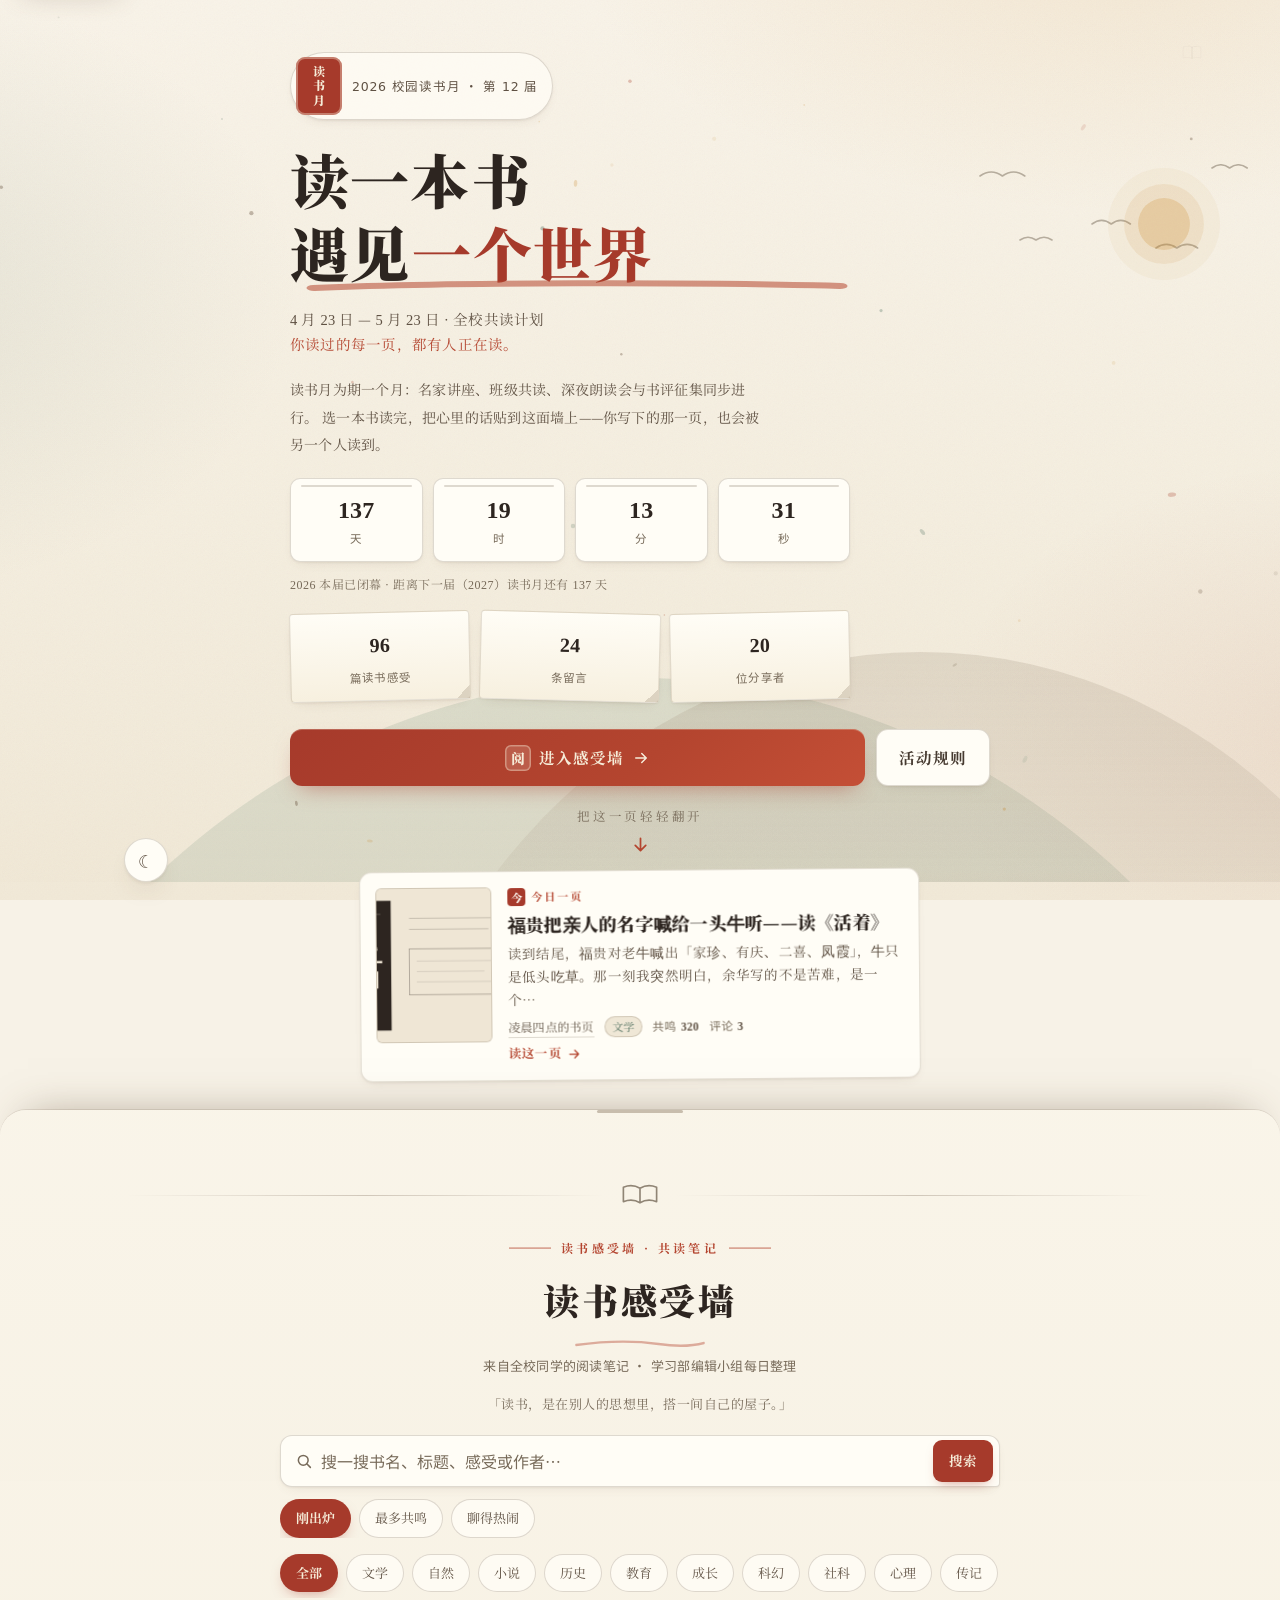
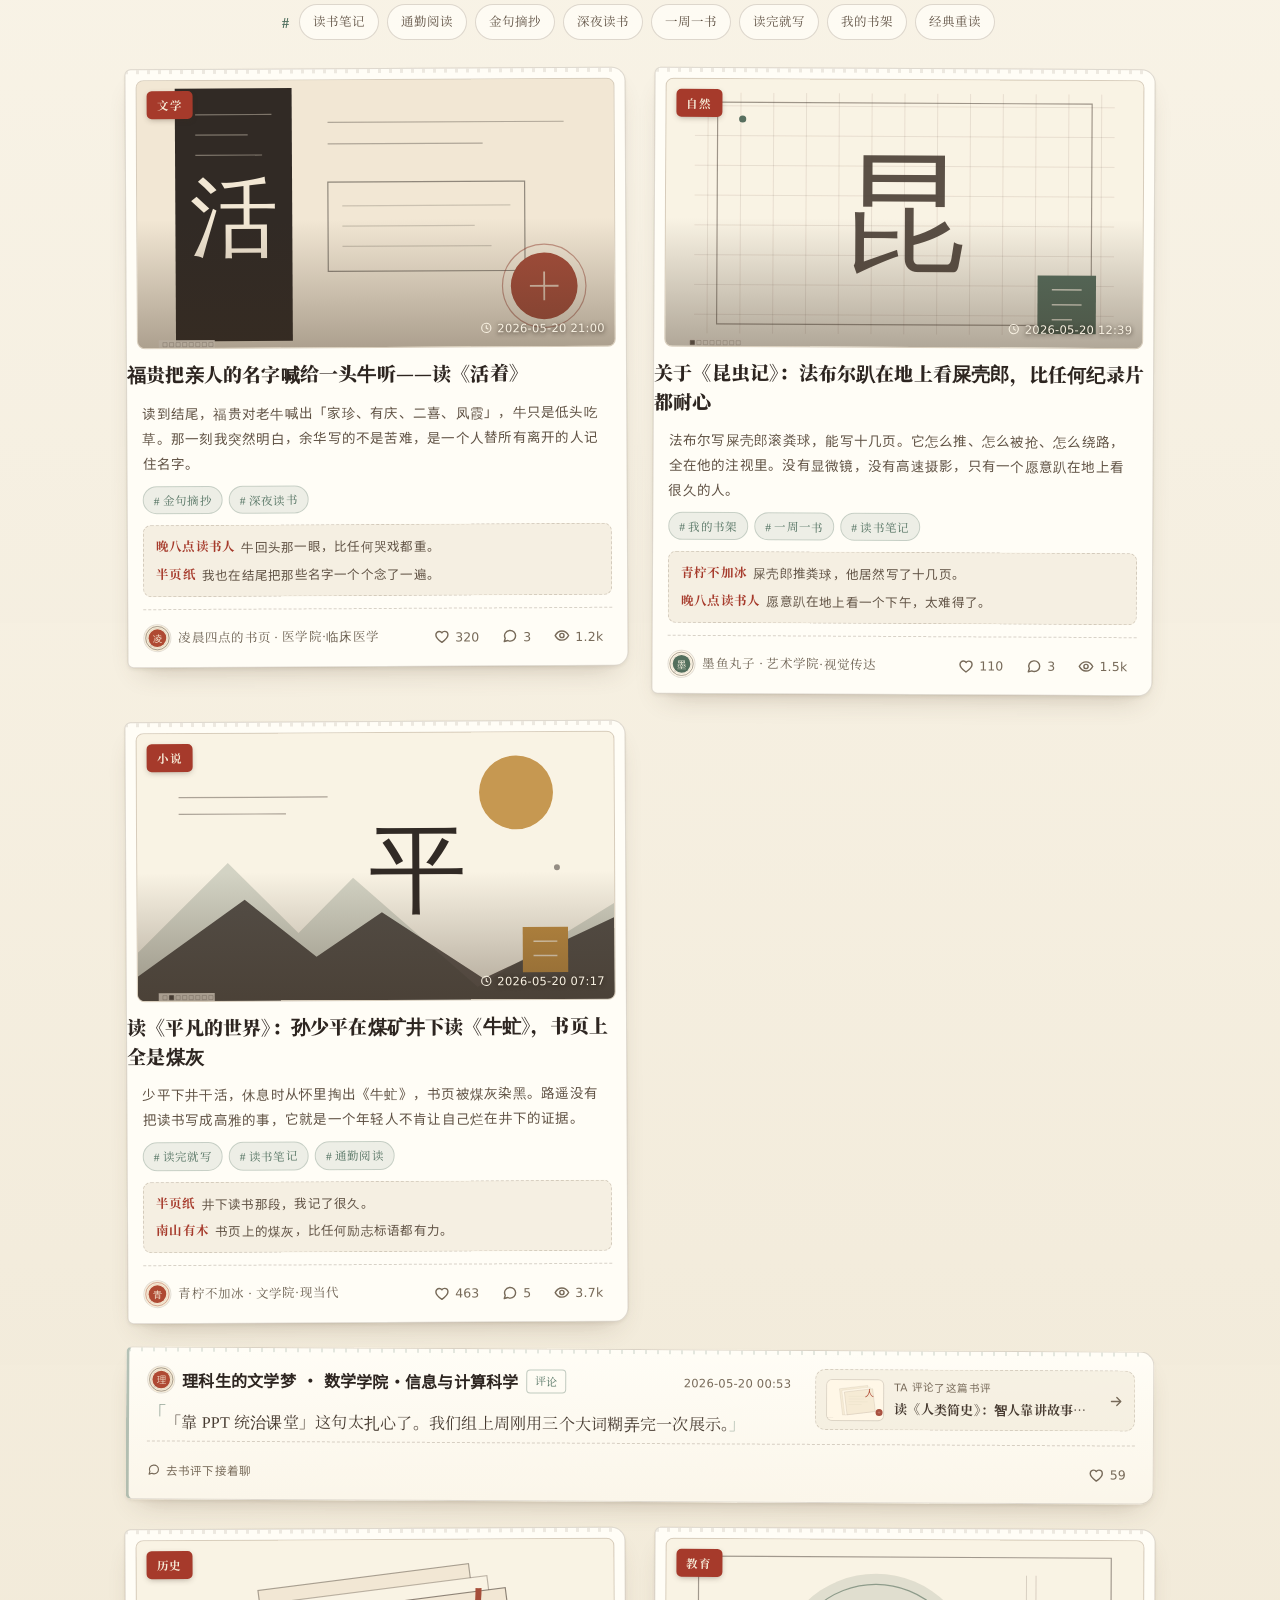
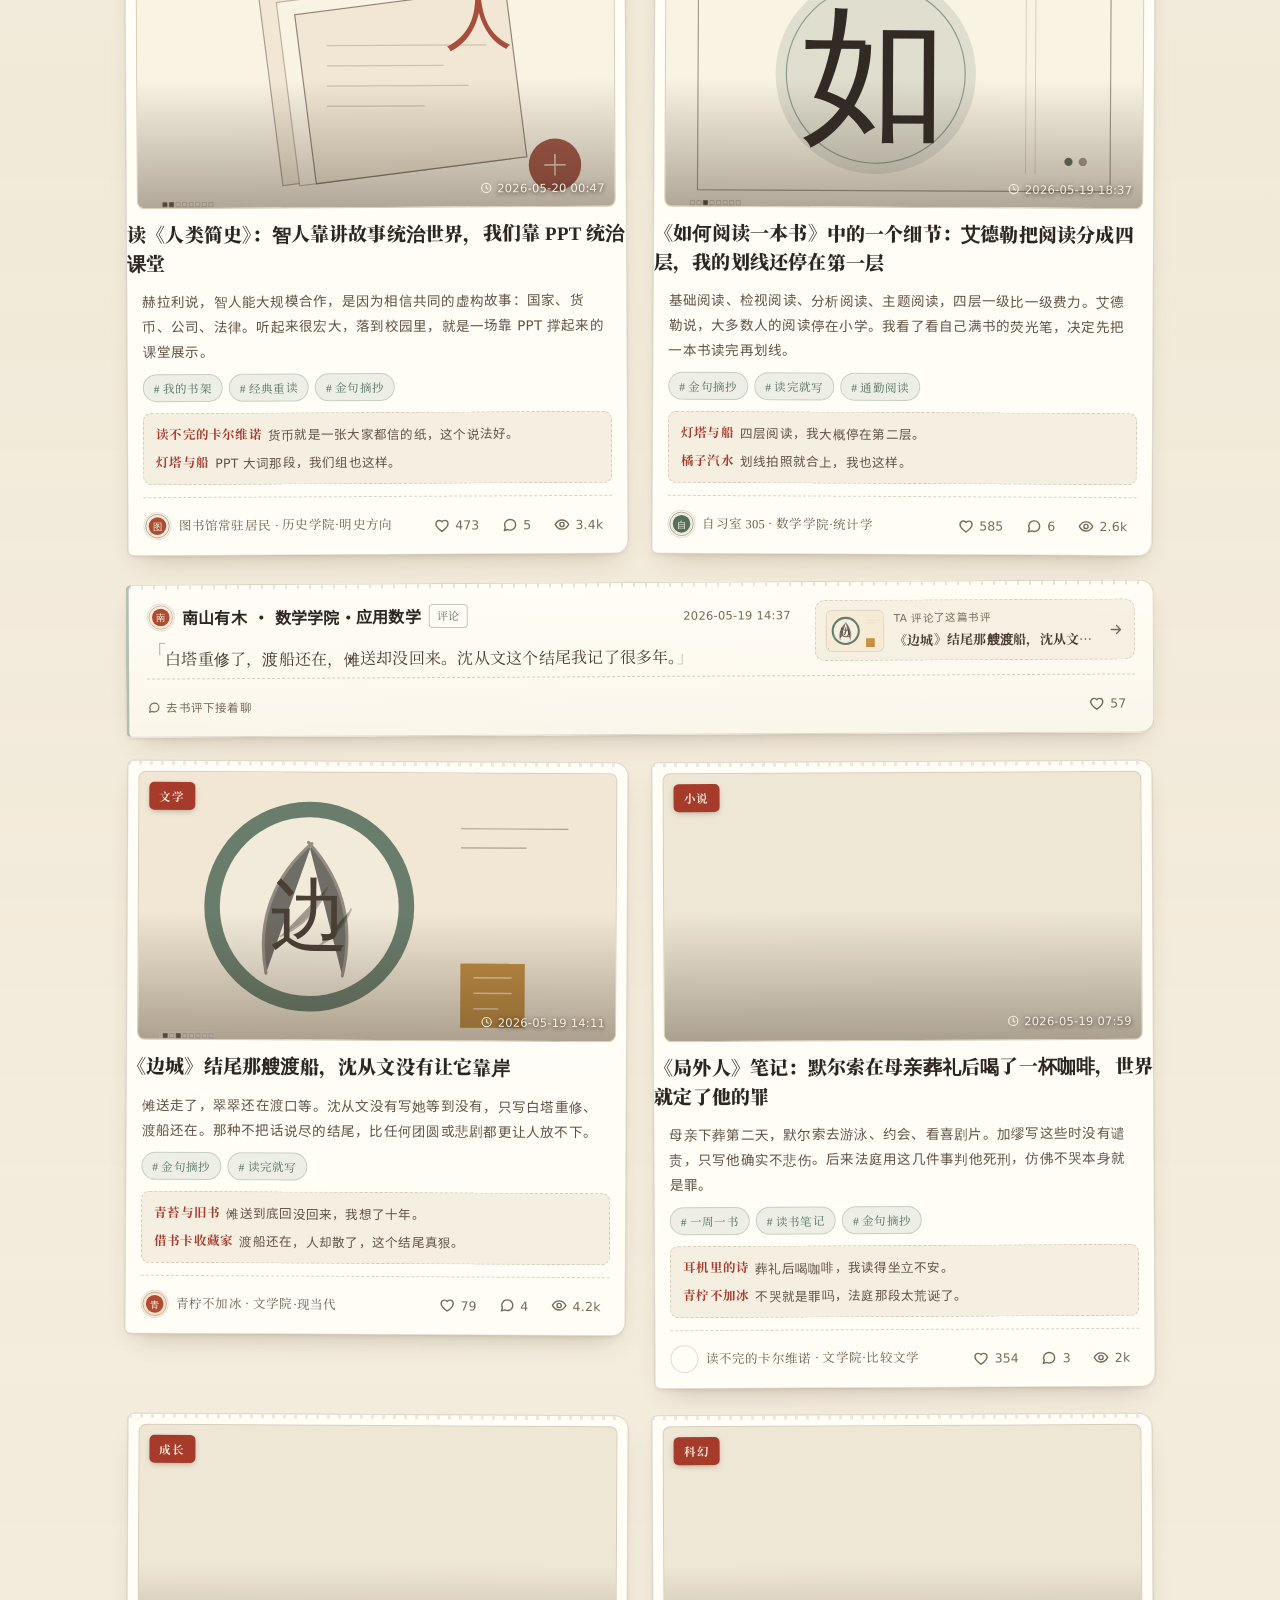
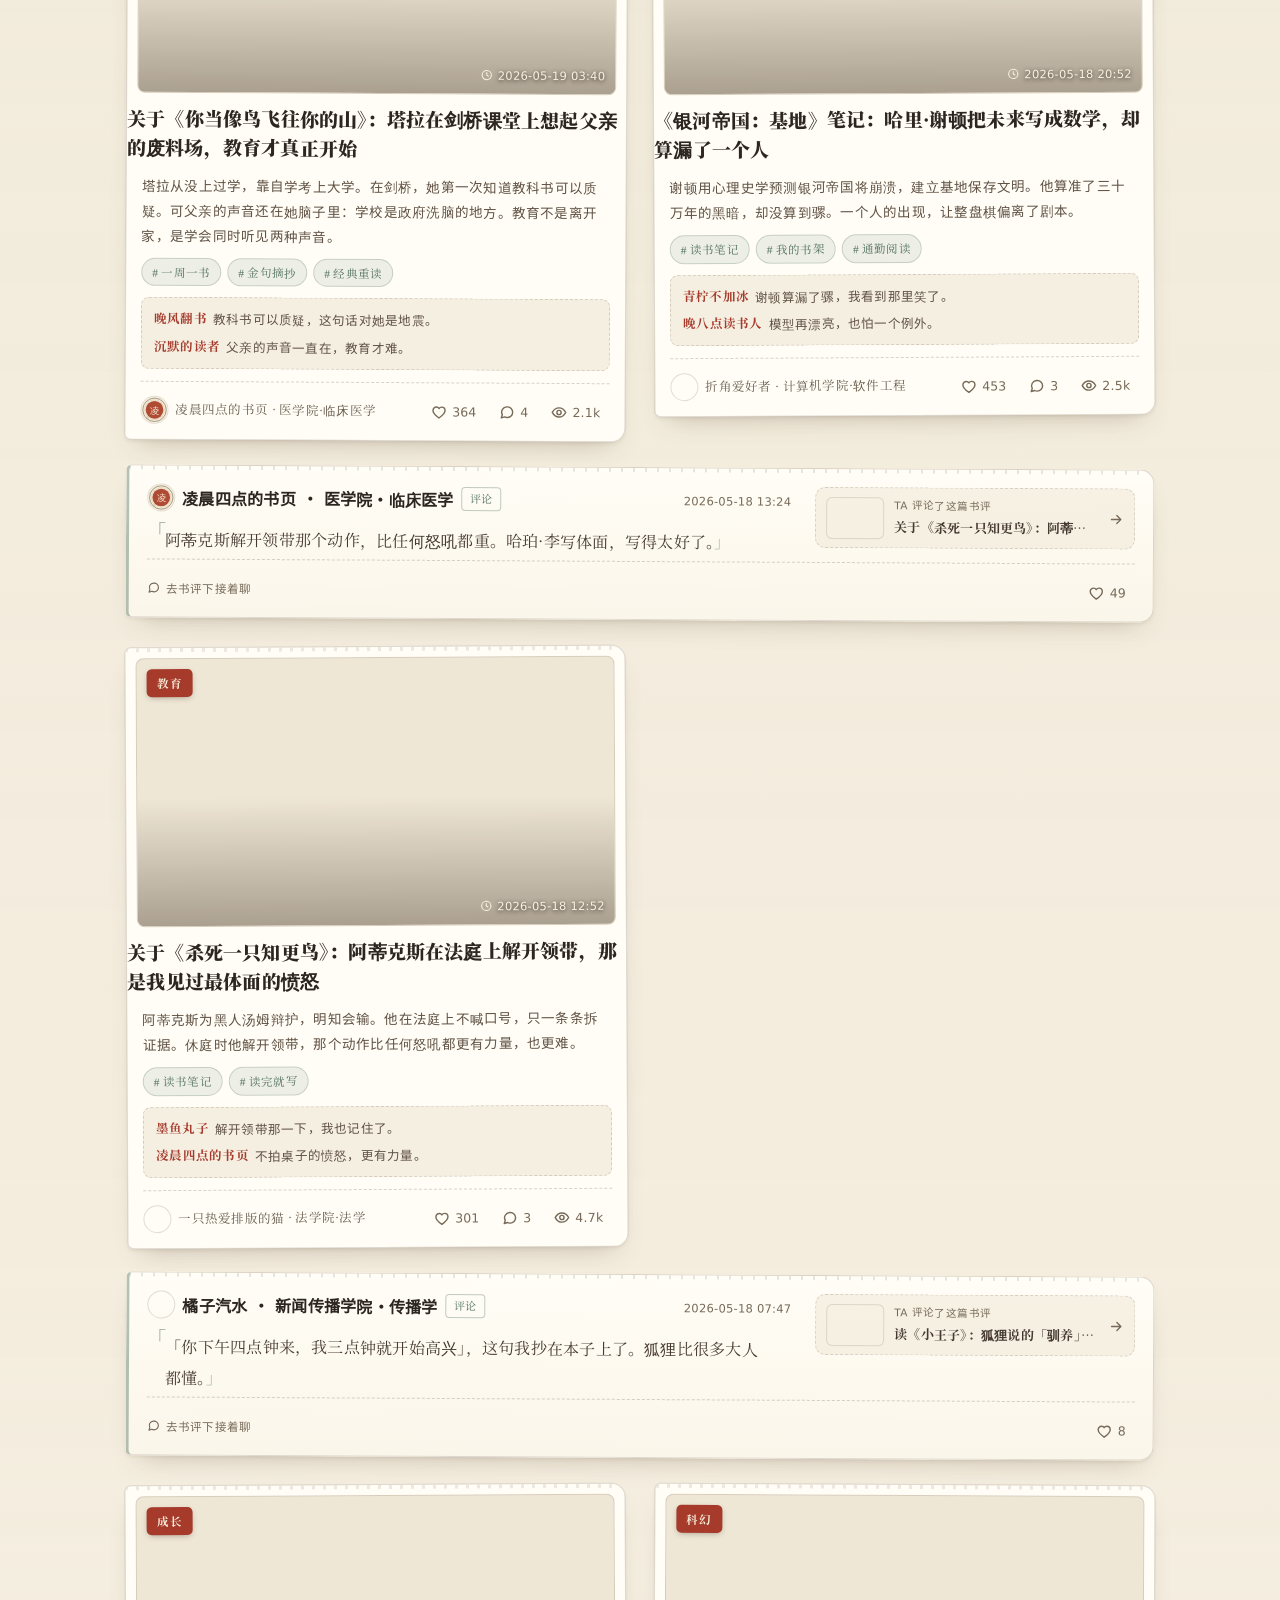
==== index.html @ abc560c3 "feat: 首屏海报收到 70/78svh，第一屏加入「今日一页」真实书评卡 - .hero 从 100svh 收到 70svh（≥760px 78svh），小屏收起长段介绍（下方投稿区保留） - 首" ====
<!DOCTYPE html>
<html lang="zh-CN">
<head>
<meta charset="UTF-8">
<meta name="viewport" content="width=device-width, initial-scale=1, viewport-fit=cover">
<meta name="theme-color" content="#f6f1e6">
<meta name="description" content="2026 校园读书月 · 读一本书，遇见一个世界。全校共读计划、读书感受墙、投稿通道。">
<meta name="format-detection" content="telephone=no">
<link rel="canonical" href="https://yykkxx.github.io/reading-month/">
<meta property="og:type" content="website">
<meta property="og:site_name" content="2026 校园读书月">
<meta property="og:locale" content="zh_CN">
<meta property="og:title" content="2026 校园读书月 · 阅见世界">
<meta property="og:description" content="4 月 23 日 — 5 月 23 日，全校共读计划、读书感受墙与投稿通道。">
<meta property="og:url" content="https://yykkxx.github.io/reading-month/">
<meta property="og:image" content="https://yykkxx.github.io/reading-month/assets/og-cover.png">
<meta property="og:image:width" content="1200">
<meta property="og:image:height" content="630">
<meta property="og:image:alt" content="2026 校园读书月 · 纸墨风格的读书月分享封面">
<meta name="twitter:card" content="summary_large_image">
<meta name="twitter:title" content="2026 校园读书月 · 阅见世界">
<meta name="twitter:description" content="4 月 23 日 — 5 月 23 日，全校共读计划、读书感受墙与投稿通道。">
<meta name="twitter:image" content="https://yykkxx.github.io/reading-month/assets/og-cover.png">
<meta name="twitter:image:alt" content="2026 校园读书月 · 纸墨风格的读书月分享封面">
<script type="application/ld+json">{"@context":"https://schema.org","@type":"Event","name":"2026 校园读书月 · 阅见世界","startDate":"2026-04-23","endDate":"2026-05-23","eventAttendanceMode":"https://schema.org/OfflineEventAttendanceMode","eventStatus":"https://schema.org/EventScheduled","url":"https://yykkxx.github.io/reading-month/","location":{"@type":"Place","name":"校图书馆"},"organizer":{"@type":"Organization","name":"校图书馆（主办）· 学生会学习部（承办）"},"description":"为期一个月的全校共读计划：名家讲座、班级共读、深夜朗读会与书评征集，4 月 23 日至 5 月 23 日。"}</script>
<script>try{if(localStorage.getItem('rm-theme')==='night')document.documentElement.dataset.theme='night'}catch(e){}</script>
<title>2026 校园读书月 · 阅见世界</title>
<link rel="preload" as="font" type="font/woff" href="fonts/noto-serif-sc-Bold.woff" crossorigin>
<link rel="stylesheet" href="css/style.css?v=20261028a">
<link rel="icon" href="data:image/svg+xml,%3Csvg xmlns='http://www.w3.org/2000/svg' viewBox='0 0 100 100'%3E%3Crect width='100' height='100' rx='18' fill='%23a63a2b'/%3E%3Ctext x='50' y='72' font-size='56' text-anchor='middle' fill='%23f6ecd8' font-family='serif'%3E书%3C/text%3E%3C/svg%3E">
</head>
<body class="page-home">

<a class="skip-link" href="#feed">跳到读书感受墙</a>

<!-- 顶部滚动进度条：一道朱砂墨线 -->
<div class="progress" id="progress" aria-hidden="true"></div>

<!-- 飞书装饰：仅较大屏幕显示 -->
<div class="page-flock" aria-hidden="true">
  <svg class="flock" viewBox="0 0 400 160">
    <path d="M10 40 q14 -10 28 0 q14 -10 28 0" />
    <path d="M150 100 q12 -9 24 0 q12 -9 24 0" />
    <path d="M300 30 q11 -8 22 0 q11 -8 22 0" />
    <path d="M60 120 q10 -7 20 0 q10 -7 20 0" />
    <path d="M230 130 q13 -9 26 0 q13 -9 26 0" />
  </svg>
</div>

<!-- ========== 吸顶导航 ========== -->
<header class="topbar" id="topbar">
  <a class="topbar__brand" href="#intro">
    <span class="topbar__seal" aria-hidden="true">书</span>
    <span class="topbar__name">读书月</span>
  </a>
  <nav class="topbar__nav" aria-label="页面导航">
    <a href="#feed" class="topbar__link">感受墙</a>
    <a href="#intro" class="topbar__link">活动介绍</a>
    <a href="#submitForm" class="topbar__link">投稿方式</a>
  </nav>
</header>

<!-- ========== 一、读书月介绍页 + 首屏「今日一页」 ========== -->
<div class="hero-wrap">
<section class="hero" id="intro">
  <div class="hero__bg" aria-hidden="true">
    <svg class="hero__book" viewBox="0 0 300 190" fill="none">
      <path class="book-page book-page--l" d="M150 26 C118 12 76 12 44 24 L44 156 C76 144 118 144 150 158 Z" fill="none" stroke="currentColor" stroke-width="3" stroke-linejoin="round"/>
      <path class="book-page book-page--r" d="M150 26 C182 12 224 12 256 24 L256 156 C224 144 182 144 150 158 Z" fill="none" stroke="currentColor" stroke-width="3" stroke-linejoin="round"/>
      <path d="M150 26 L150 158" stroke="currentColor" stroke-width="3"/>
      <path class="book-line" d="M66 58 C92 50 118 50 136 56" stroke="currentColor" stroke-width="2" stroke-linecap="round"/>
      <path class="book-line" d="M66 84 C92 76 118 76 136 82" stroke="currentColor" stroke-width="2" stroke-linecap="round"/>
      <path class="book-line" d="M164 56 C182 50 208 50 234 58" stroke="currentColor" stroke-width="2" stroke-linecap="round"/>
      <path class="book-line" d="M164 82 C182 76 208 76 234 84" stroke="currentColor" stroke-width="2" stroke-linecap="round"/>
      <path class="book-bird" d="M100 8 q7 -5 14 0 q7 -5 14 0" stroke="currentColor" stroke-width="2" fill="none" stroke-linecap="round"/>
      <path class="book-bird" d="M180 16 q6 -4 12 0 q6 -4 12 0" stroke="currentColor" stroke-width="2" fill="none" stroke-linecap="round"/>
    </svg>

    <span class="hero__sun"></span>
    <span class="hero__hill hero__hill--f"></span>
    <span class="hero__hill hero__hill--b"></span>

    <!-- 飘浮墨点 / 纸屑 -->
    <canvas class="hero__canvas" id="inkCanvas"></canvas>

    <span class="hero__papergrain"></span>
  </div>

  <div class="hero__inner">
    <div class="hero__lead">
      <p class="hero__badge reveal" style="--d:.05s">
        <span class="seal-seal" aria-hidden="true">读书月</span>
        <span class="badge-text">2026 校园读书月 · 第 12 届</span>
      </p>

      <h1 class="hero__title reveal" style="--d:.15s">
        <span class="line">读一本书</span>
        <span class="line">遇见<span class="brush">一个世界</span></span>
        <svg class="title-brush" viewBox="0 0 220 16" aria-hidden="true" preserveAspectRatio="none">
          <path d="M4 10 C60 4 160 4 216 8" stroke="currentColor" stroke-width="6" fill="none" stroke-linecap="round" opacity=".55"/>
        </svg>
      </h1>

      <p class="hero__sub reveal" style="--d:.25s">
        4 月 23 日 — 5 月 23 日 · 全校共读计划<br>
        <em>你读过的每一页，都有人正在读。</em>
      </p>

      <p class="hero__intro reveal" style="--d:.3s">
        读书月为期一个月：名家讲座、班级共读、深夜朗读会与书评征集同步进行。
        选一本书读完，把心里的话贴到这面墙上——你写下的那一页，也会被另一个人读到。
      </p>

      <div class="countdown reveal" style="--d:.35s" id="countdown" aria-label="活动倒计时">
        <div class="countdown__item"><b id="cdDay">--</b><i>天</i></div>
        <div class="countdown__item"><b id="cdHour">--</b><i>时</i></div>
        <div class="countdown__item"><b id="cdMin">--</b><i>分</i></div>
        <div class="countdown__item"><b id="cdSec">--</b><i>秒</i></div>
      </div>
      <p class="countdown__note" id="cdLabel" hidden></p>

      <ul class="stats reveal" style="--d:.45s">
        <li class="stat-note"><b data-count="0" data-stat="posts">—</b><i>篇读书感受</i><span class="fold"></span></li>
        <li class="stat-note stat-note--r"><b data-count="0" data-stat="comments">—</b><i>条留言</i><span class="fold"></span></li>
        <li class="stat-note"><b data-count="0" data-stat="authors">—</b><i>位分享者</i><span class="fold"></span></li>
      </ul>

      <div class="hero__actions reveal" style="--d:.55s">
        <a class="btn btn--primary" href="#feed" id="ctaStart">
          <span class="btn__seal" aria-hidden="true">阅</span>
          进入感受墙
          <svg viewBox="0 0 24 24" aria-hidden="true"><path d="M5 12h13M13 6l6 6-6 6"/></svg>
        </a>
        <a class="btn btn--ghost" href="#submitForm" id="ctaRule">活动规则</a>
      </div>
    </div>

  </div>

  <button class="scroll-hint" id="scrollHint" type="button" aria-label="下滑进入主界面">
    <span>把这一页轻轻翻开</span>
    <svg viewBox="0 0 24 24" aria-hidden="true"><path d="M12 5v13M6 13l6 6 6-6"/></svg>
  </button>
</section>

<!-- 首屏「今日一页」：信息流第一页的第一篇真实书评，内容全部由 JS 渲染；取不到就整块隐藏 -->
<section class="today" id="todayPage" aria-labelledby="todayTitle" hidden></section>
</div>

<!-- ========== 二、主界面：读书感受墙 ========== -->
<main class="feed" id="feed">
  <div class="shell">

    <div class="page-divider" aria-hidden="true">
      <span class="page-divider__rule"></span>
      <svg class="page-divider__mark" viewBox="0 0 44 26" fill="none">
        <path d="M22 6c-5-3-11-3-16-1v14c5-2 11-2 16 1M22 6c5-3 11-3 16-1v14c-5-2-11-2-16 1M22 6v14" stroke="currentColor" stroke-width="1.6" stroke-linejoin="round"/>
      </svg>
      <span class="page-divider__rule"></span>
    </div>

    <header class="feed__head js-reveal">
      <p class="feed__eyebrow">
        <svg class="eyebrow-rule" viewBox="0 0 48 2" aria-hidden="true"><path d="M0 1h48" stroke="currentColor" stroke-width="2"/></svg>
        读书感受墙 · 共读笔记
        <svg class="eyebrow-rule eyebrow-rule--r" viewBox="0 0 48 2" aria-hidden="true"><path d="M0 1h48" stroke="currentColor" stroke-width="2"/></svg>
      </p>
      <h2 class="feed__title">读书感受墙
        <svg class="feed__rule" viewBox="0 0 200 10" aria-hidden="true" preserveAspectRatio="none">
          <path d="M3 6 C48 2 96 2 128 5 C158 8 180 7 197 4" stroke="currentColor" stroke-width="2.4" fill="none" stroke-linecap="round" opacity=".55"/>
        </svg>
      </h2>
      <p class="feed__desc">来自全校同学的阅读笔记 · 学习部编辑小组每日整理</p>

      <p class="feed__quote">「读书，是在别人的思想里，搭一间自己的屋子。」</p>

      <!-- 搜索 -->
      <form class="search" id="searchForm" role="search" autocomplete="off">
        <svg class="search__ico" viewBox="0 0 24 24" aria-hidden="true">
          <circle cx="11" cy="11" r="6.5"/><path d="M16 16l4.5 4.5"/>
        </svg>
        <input class="search__input" id="searchInput" type="search" placeholder="搜一搜书名、标题、感受或作者…"
               enterkeyhint="search" aria-label="搜索读书感受">
        <button class="search__clear" id="searchClear" type="button" aria-label="清空搜索" hidden>×</button>
        <button class="search__btn" type="submit">搜索</button>
      </form>

      <!-- 排序 -->
      <div class="sorts" id="sorts" role="group" aria-label="排序方式">
        <button class="chip is-on" data-sort="new" aria-pressed="true" type="button">刚出炉</button>
        <button class="chip" data-sort="hot" aria-pressed="false" type="button">最多共鸣</button>
        <button class="chip" data-sort="comments" aria-pressed="false" type="button">聊得热闹</button>
      </div>

      <!-- 分类 -->
      <div class="chips" id="chips" role="group" aria-label="按分类筛选">
        <!-- 由 JS 渲染 -->
      </div>

      <!-- 标签 -->
      <div class="chips chips--tag" id="tags" role="group" aria-label="按标签筛选">
        <!-- 由 JS 渲染 -->
      </div>

      <!-- 筛选摘要 -->
      <p class="filter-summary" id="filterSummary" hidden></p>
    </header>

    <div class="feed__list" id="feedList" aria-live="polite" aria-busy="true"></div>

    <!-- 无限滚动哨兵：接近底部自动加载下一页 -->
    <div id="feedSentinel" style="height:1px" aria-hidden="true"></div>

    <div class="feed__status" id="feedStatus">
      <span class="spinner" aria-hidden="true"></span>
      <span>正在翻下一页…</span>
    </div>

    <p class="feed__api" id="apiHint"></p>

    <!-- 活动规则与投稿方式：站内唯一的投稿入口 -->
    <section class="submit" id="submit" aria-labelledby="submitTitle">
      <header class="submit__head">
        <span class="submit__seal" aria-hidden="true">投稿</span>
        <p class="submit__eyebrow">活动规则 · 投稿方式</p>
        <h2 class="submit__title" id="submitTitle">把这一页，交给读书月</h2>
        <p class="submit__lede">4 月 23 日 — 5 月 23 日，校图书馆与学生会学习部在全校征集读书感受。选一本书读完，写下 300 字以上的心里话，它会出现在感受墙上，也可能被收进本届《读书月文集》。</p>
      </header>
      <dl class="submit__meta">
        <div><dt>主办与承办</dt><dd>校图书馆主办 · 学生会学习部承办</dd></div>
        <div><dt>活动周期</dt><dd>4 月 23 日 — 5 月 23 日，共读、讲座与征集同步进行</dd></div>
      </dl>
      <h3 class="submit__subtitle">参与方式</h3>
      <ol class="submit__steps">
        <li><b>选一本书</b><span>馆藏、班级共读书目，或你自己书架上的那一本。</span></li>
        <li><b>写 300 字以上</b><span>记下触动你的段落、人物或一个问题，不必写成书评。</span></li>
        <li><b>投稿</b><span>直接在下方表单投稿，也可以投信箱或发邮件。</span></li>
      </ol>
      <h3 class="submit__subtitle">投稿方式</h3>
      <ul class="submit__ways">
        <li class="submit__way">
          <svg class="submit__way-ico" viewBox="0 0 24 24" aria-hidden="true"><path d="M4 9h16v10H4zM4 9l8 6 8-6"/></svg>
          <b>线下投递</b>
          <span>图书馆二层大厅「读书月信箱」，开馆日全天可投。</span>
        </li>
        <li class="submit__way">
          <svg class="submit__way-ico" viewBox="0 0 24 24" aria-hidden="true"><path d="M3 5h18v14H3zM3 6l9 7 9-7"/></svg>
          <b>线上邮箱</b>
          <a class="submit__mail" href="mailto:readingmonth@campus.edu.cn">readingmonth@campus.edu.cn</a>
          <span>主题请写「投稿 + 书名 + 姓名」，文稿以附件发送。</span>
        </li>
      </ul>
      <h3 class="submit__subtitle" id="sfTitle">站内投稿</h3>
      <form class="submit-form" id="submitForm" novalidate aria-labelledby="sfTitle">
        <p class="submit-form__lede">填好四项，点「保存到本机」就会拿到一个投稿编号，并收在下方「我的投稿」里——只保存在这台设备，不会自动送达编辑部。</p>
        <div class="submit-form__fields" id="sfFields">
          <div class="submit-form__grid">
            <div class="field"><label for="sfName">昵称 <em>必填 · 20 字内</em></label><input id="sfName" name="name" type="text" maxlength="20" required autocomplete="nickname" placeholder="怎么称呼你" aria-describedby="sfErr"></div>
            <div class="field"><label for="sfBook">书名 <em>必填 · 40 字内</em></label><input id="sfBook" name="book" type="text" maxlength="40" required placeholder="例如：活着" aria-describedby="sfErr"></div>
            <div class="field"><label for="sfCat">分类 <em>必填</em></label><select id="sfCat" name="category" aria-describedby="sfErr"><option>文学</option><option>小说</option><option>科幻</option><option>历史</option><option>社科</option><option>成长</option><option>心理</option><option>自然</option><option>教育</option><option>传记</option></select></div>
          </div>
          <div class="field field--body"><label for="sfBody">读书感受 <em>必填 · 300–2000 字</em></label>
            <textarea id="sfBody" name="body" rows="7" maxlength="2000" required placeholder="记下触动你的段落、人物或一个问题，不必写成书评……" aria-describedby="sfCount sfErr"></textarea><span class="field__count" id="sfCount" aria-live="polite">已写 0 字 / 至少 300 字</span></div>
          <p class="submit-form__err" id="sfErr" role="alert" hidden></p>
          <div class="submit-form__acts"><button class="btn btn--primary" id="sfSubmit" type="submit">保存到本机</button><button class="btn btn--ghost" id="sfMail" type="button">用邮件发送</button></div>
          <p class="submit-form__note">草稿与投稿只保存在本机浏览器；点「用邮件发送」会打开你的邮件客户端。</p>
        </div>
        <div class="submit-form__done" id="sfDone" hidden>
          <span class="submit-form__stamp" aria-hidden="true">已收</span>
          <p class="submit-form__no">投稿编号 <b id="sfNo">RM-</b></p>
          <p class="submit-form__ok">已保存在本机 · 想发给编辑部，请点「用邮件发送」。</p>
          <div class="submit-form__acts"><button class="btn btn--primary" id="sfMail2" type="button">用邮件发送</button><button class="btn btn--ghost" id="sfAgain" type="button">再写一篇</button></div>
        </div>
        <p class="submit-form__mine" id="sfMyRow" hidden>我的投稿 <b id="sfMyCount">0</b> 篇 · <button class="linkbtn" id="sfView" type="button">查看</button> / <button class="linkbtn" id="sfClear" type="button">清空</button></p>
      </form>
      <div class="feed__list submit__mine-list" id="sfMineList" hidden></div>

      <h3 class="submit__subtitle">咨询 · 评选与展示</h3>
      <p class="submit__text">咨询可到图书馆二层服务台，或于周一至周五 12:30—13:30 到学生活动中心 204 找学习部值班同学。</p>
      <p class="submit__text">编辑小组每周选出一批优秀作品放上感受墙首页；活动结束后结集印刷《2026 读书月文集》，入选作者可到图书馆二层服务台领取。</p>

      <a class="submit__back" href="#feed"><svg viewBox="0 0 24 24" aria-hidden="true"><path d="M19 12H5M11 18l-6-6 6-6"/></svg>返回感受墙</a>
    </section>
  </div>

  <button class="back-top" id="backTop" type="button" aria-label="回到顶部">
    <svg viewBox="0 0 24 24" aria-hidden="true"><path d="M12 19V6M6 11l6-6 6 6"/></svg>
  </button>
</main>

<!-- ========== 站点页脚：主办 / 入口 / 咨询 ========== -->
<footer class="site-foot">
  <div class="shell site-foot__in">
    <div class="site-foot__col"><p class="site-foot__kicker">主办 · 承办</p><p class="site-foot__line"><b>校图书馆</b> 主办 · <b>学生会学习部</b> 承办</p><p class="site-foot__line">活动周期 4 月 23 日 — 5 月 23 日</p></div>
    <div class="site-foot__col"><p class="site-foot__kicker">入口</p><a href="index.html#submitForm">投稿方式</a><a href="index.html#feed">读书感受墙</a></div>
    <div class="site-foot__col"><p class="site-foot__kicker">咨询</p><p class="site-foot__line">图书馆二层服务台</p><a href="mailto:readingmonth@campus.edu.cn">readingmonth@campus.edu.cn</a></div>
    <p class="site-foot__sign">© 2026 校图书馆 · 读书月编辑部</p>
  </div>
</footer>

<!-- ========== 右下角：朱红书签丝带 ========== -->
<a class="fab" id="fabSubmit" href="#submitForm">
  <svg class="fab__ico" viewBox="0 0 24 24" aria-hidden="true">
    <path d="M6 3.5h12v17.5l-6-4.5-6 4.5z"/>
  </svg>
  <span class="fab__txt">投稿方式</span>
</a>

<!-- 夜读模式切换 -->
<button class="theme-toggle" type="button" aria-label="切换到夜读模式" aria-pressed="false" title="夜读模式">
  <span class="theme-toggle__ico" aria-hidden="true">☾</span>
</button>

<div class="toast" id="toast" role="status" aria-live="polite"></div>

<script src="js/theme.js?v=20261026s"></script>
<script src="js/config.js?v=20261026s"></script>
<script src="js/api.js?v=20261026s"></script>
<script src="js/ui.js?v=20261026s"></script>
<script src="js/effects.js?v=20261026s"></script>
<script src="js/app.js?v=20261028a"></script>
<script src="js/submit.js?v=20261026s"></script>
</body>
</html>
---- css/style.css ----
/* ==========================================================================
   2026 校园读书月 · 阅见世界 —— 「纸墨 · 书房」主题
   移动端优先样式表  |  css/style.css

   美术方向：米纸底 + 松烟墨 + 朱砂印 + 青瓷绿
   视觉母题：翻开的书页 / 日历卡 / 便签纸条 / 邮戳 / 书签丝带
   ========================================================================== */

/* ---------- 0. 自托管字体（按本站用字子集，移除第三方字体依赖） ---------- */
@font-face { font-family: "Noto Serif SC"; src: url("../fonts/noto-serif-sc-Bold.woff") format("woff"); font-weight: 700; font-style: normal; font-display: swap; }
@font-face { font-family: "Noto Serif SC"; src: url("../fonts/noto-serif-sc-Black.woff") format("woff"); font-weight: 900; font-style: normal; font-display: swap; }
/* serif 400 用同一子集的真实字面，避免正文落到系统衬线或假粗体 */
@font-face { font-family: "Noto Serif SC"; src: url("../fonts/noto-serif-sc-Regular.woff") format("woff"); font-weight: 400; font-style: normal; font-display: swap; }
@font-face { font-family: "Noto Sans SC"; src: url("../fonts/noto-sans-sc-Regular.woff") format("woff"); font-weight: 400; font-style: normal; font-display: swap; }

/* ---------- 1. 设计变量 ---------- */
:root {
  /* 纸与墨 */
  --paper: #f7f2e7;
  --paper-2: #fffdf6;
  --paper-3: #efe7d6;
  --paper-edge: rgba(107, 84, 56, 0.18);

  --ink-900: #2d2520;
  --ink-800: #463a30;
  --ink-700: #5f5143;
  --ink-600: #665a4b;
  --ink-500: #776a59;
  --ink-line: rgba(93, 71, 50, 0.2);

  --vermilion: #b4452f;
  --vermilion-2: #a63a2b;
  --tea: #4e6e5d;
  --amber: #c98a2d;
  --like: #c25540;

  --serif: "Noto Serif SC", "Songti SC", "STSong", "SimSun", "Source Han Serif SC", serif;
  --sans: "Noto Sans SC", "PingFang SC", "HarmonyOS Sans SC", "Microsoft YaHei", system-ui, sans-serif;

  --pad: 18px;
  --radius: 14px;
  --radius-sm: 10px;
  --maxw: 640px;

  --sh-1: 0 1px 2px rgba(93, 71, 50, 0.07), 0 5px 14px -8px rgba(93, 71, 50, 0.2);
  --sh-2: 0 2px 3px rgba(93, 71, 50, 0.08), 0 14px 28px -14px rgba(93, 71, 50, 0.32);
  --ease: cubic-bezier(0.22, 1, 0.36, 1);

  --safe-b: env(safe-area-inset-bottom, 0px);
  --safe-t: env(safe-area-inset-top, 0px);
}

/* ---------- 2. 基础 ---------- */
*, *::before, *::after { box-sizing: border-box; }

/* hidden 属性必须真的不可见：组件自身的 display:flex/grid 不能把它顶回来 */
[hidden] { display: none !important; }

html {
  -webkit-text-size-adjust: 100%;
  scroll-behavior: smooth;
  scroll-padding-top: 64px;
}

body {
  margin: 0;
  min-height: 100%;
  background: var(--paper);
  color: var(--ink-900);
  font-family: var(--sans);
  font-size: 15px;
  line-height: 1.75;
  letter-spacing: 0.015em;
  overflow-x: hidden;
  -webkit-font-smoothing: antialiased;
  -webkit-tap-highlight-color: transparent;
}

/* 米纸底：暖色分层光 */
body::before {
  content: "";
  position: fixed; inset: 0; z-index: -2;
  background:
    radial-gradient(900px 460px at 88% -8%, rgba(201, 138, 45, 0.12), transparent 62%),
    radial-gradient(760px 520px at -12% 32%, rgba(78, 110, 93, 0.1), transparent 60%),
    radial-gradient(680px 480px at 104% 82%, rgba(166, 58, 43, 0.08), transparent 58%),
    linear-gradient(180deg, #f9f4ea 0%, #f5efe1 58%, #f1e9d8 100%);
}

/* 纸纤维噪点 */
body::after {
  content: "";
  position: fixed; inset: 0; z-index: -1;
  pointer-events: none; opacity: 0.55;
  background-image: url("data:image/svg+xml,%3Csvg xmlns='http://www.w3.org/2000/svg' width='160' height='160'%3E%3Cfilter id='p'%3E%3CfeTurbulence type='fractalNoise' baseFrequency='0.9' numOctaves='2'/%3E%3CfeColorMatrix type='matrix' values='0 0 0 0 0.45 0 0 0 0 0.36 0 0 0 0 0.26 0 0 0 0.05 0'/%3E%3C/filter%3E%3Crect width='160' height='160' filter='url(%23p)'/%3E%3C/svg%3E");
}

img { max-width: 100%; display: block; border: 0; }
a { color: inherit; text-decoration: none; }
button { font: inherit; color: inherit; border: 0; background: none; cursor: pointer; }
ul, ol { margin: 0; padding: 0; list-style: none; }
h1, h2, h3, h4, p { margin: 0; }
svg { width: 1em; height: 1em; fill: none; stroke: currentColor; stroke-width: 2;
      stroke-linecap: round; stroke-linejoin: round; }

::selection { background: rgba(180, 69, 47, 0.18); color: var(--ink-900); }

.shell { width: 100%; max-width: var(--maxw); margin: 0 auto; padding: 0 var(--pad); }

::-webkit-scrollbar { width: 6px; height: 6px; }
::-webkit-scrollbar-thumb { background: rgba(93, 71, 50, 0.25); border-radius: 99px; }

/* ---------- 3. 顶部进度条 & 导航 ---------- */
.progress {
  position: fixed; top: 0; left: 0; z-index: 60;
  height: 3px; width: 0%;
  background: linear-gradient(90deg, var(--vermilion-2), #c98a2d 62%, var(--tea));
  box-shadow: 0 1px 2px rgba(93, 71, 50, 0.14);
  transition: width 0.1s linear;
}

.topbar {
  position: fixed; top: 0; left: 0; right: 0; z-index: 50;
  display: flex; align-items: center; justify-content: space-between;
  gap: 12px;
  padding: calc(var(--safe-t) + 10px) var(--pad) 10px;
  background: rgba(247, 242, 231, 0.93);
  backdrop-filter: blur(10px) saturate(120%);
  -webkit-backdrop-filter: blur(10px) saturate(120%);
  border-bottom: 1px solid var(--ink-line);
  transform: translateY(-102%);
  /* 未滚到阈值前不可见也不可聚焦；显示时立即可见，隐藏时等滑出结束再收 */
  visibility: hidden;
  transition: transform 0.45s var(--ease), visibility 0s linear 0.45s;
}
.topbar.is-in {
  transform: none; visibility: visible;
  transition: transform 0.45s var(--ease), visibility 0s linear 0s;
}

.topbar__brand {
  display: flex; align-items: center; gap: 9px; flex: 0 0 auto; white-space: nowrap;
  font-family: var(--serif); font-weight: 900; font-size: 16px;
}
.topbar__seal {
  display: grid; place-items: center;
  width: 30px; height: 30px; border-radius: 7px;
  background: var(--vermilion-2); color: #f6ecd8;
  font-size: 15px; line-height: 1;
  box-shadow: inset 0 0 0 2px rgba(246, 236, 216, 0.35);
}
.topbar__name { letter-spacing: 0.16em; }

.topbar__nav { display: flex; gap: 4px; }
.topbar__link {
  padding: 6px 8px; border-radius: 99px; flex: 0 0 auto; white-space: nowrap;
  font-family: var(--serif); font-size: 13.5px; color: var(--ink-700);
  border: 1px solid transparent; transition: 0.25s;
}
.topbar__link:active { transform: scale(0.94); }
.topbar__link.is-active {
  color: var(--vermilion-2);
  background: rgba(180, 69, 47, 0.08);
  border-color: rgba(180, 69, 47, 0.24);
}

/* 飞书：手绘小装饰，仅较大屏幕显示 */
.page-flock {
  position: fixed; right: -12px; top: 16vh; z-index: 0;
  width: 320px; opacity: 0.5; pointer-events: none;
  color: var(--ink-500);
  display: none;
}
.flock { width: 100%; height: auto; }
.flock path { animation: flywave 9s ease-in-out infinite; }
.flock path:nth-child(2) { animation-delay: -2s; }
.flock path:nth-child(3) { animation-delay: -4s; }
.flock path:nth-child(4) { animation-delay: -6s; }
.flock path:nth-child(5) { animation-delay: -7.5s; }
@keyframes flywave {
  0%, 100% { transform: translate(0, 0); opacity: 0.72; }
  50%      { transform: translate(-9px, -7px); opacity: 1; }
}

/* ---------- 4. Hero（读书月介绍页） ---------- */
.hero {
  position: relative;
  /* 首屏收在 70svh（桌面 78svh）：给「今日一页」让出第一屏的下半部分 */
  min-height: 70svh;
  display: flex; flex-direction: column; justify-content: center;
  padding: calc(var(--safe-t) + 52px) 0 calc(var(--safe-b) + 76px);
  overflow: hidden;
  isolation: isolate;
}

.hero__bg { position: absolute; inset: 0; z-index: -1; overflow: hidden; }

/* 翻开的手绘书（水印） */
.hero__book {
  position: absolute; right: -32vw; top: 6vh;
  width: 72vw; max-width: 330px;
  color: rgba(125, 106, 80, 0.5);
  opacity: 0.5;
  transform: translate3d(0, calc(var(--sp, 0) * 52px), 0);
  will-change: transform;
}
.book-page { transform-origin: 150px 158px; }
.book-page--l { animation: pageflip-l 7.5s ease-in-out infinite; }
.book-page--r { animation: pageflip-r 7.5s ease-in-out infinite; }
@keyframes pageflip-l {
  0%, 100% { transform: rotate(0deg); }
  50%      { transform: rotate(-2.6deg); }
}
@keyframes pageflip-r {
  0%, 100% { transform: rotate(0deg); }
  50%      { transform: rotate(2.6deg); }
}
.book-line { stroke-dasharray: 90; stroke-dashoffset: 90; animation: inkflow 7.5s ease-in-out infinite; }
.book-line:nth-of-type(2) { animation-delay: 0.35s; }
.book-line:nth-of-type(3) { animation-delay: 0.7s; }
.book-line:nth-of-type(4) { animation-delay: 1.05s; }
@keyframes inkflow {
  0%       { stroke-dashoffset: 90; }
  40%, 76% { stroke-dashoffset: 0; }
  100%     { stroke-dashoffset: -90; }
}
.book-bird { animation: flywave 8s ease-in-out infinite; }
.book-bird:nth-of-type(1) { animation-delay: -3.5s; }

/* 日轮 */
.hero__sun {
  position: absolute; right: 7vw; top: 22vh;
  width: 52px; height: 52px; border-radius: 50%;
  background: rgba(201, 138, 45, 0.36);
  box-shadow: 0 0 0 14px rgba(201, 138, 45, 0.11), 0 0 0 30px rgba(201, 138, 45, 0.05);
  animation: sunrise 11s ease-in-out infinite;
}
@keyframes sunrise {
  0%, 100% { transform: translateY(0) scale(1); opacity: 0.5; }
  50%      { transform: translateY(-7px) scale(1.05); opacity: 0.8; }
}

/* 远山 */
.hero__hill { position: absolute; left: -8vw; right: -8vw; border-radius: 50% 50% 0 0 / 100% 100% 0 0; }
.hero__hill--f {
  bottom: -48vw; height: 64vw;
  background: linear-gradient(180deg, rgba(111, 143, 119, 0.18), rgba(78, 110, 93, 0.1) 68%, transparent);
}
.hero__hill--b {
  bottom: -32vw; left: 28vw; right: -16vw; height: 50vw;
  background: linear-gradient(180deg, rgba(163, 148, 127, 0.24), transparent 74%);
  transform: translate3d(0, calc(var(--sp, 0) * -28px), 0);
  will-change: transform;
}

/* 纸面颗粒 */
.hero__papergrain {
  position: absolute; inset: 0; opacity: 0.45; mix-blend-mode: multiply;
  background-image: url("data:image/svg+xml,%3Csvg xmlns='http://www.w3.org/2000/svg' width='140' height='140'%3E%3Cfilter id='n'%3E%3CfeTurbulence type='fractalNoise' baseFrequency='0.8' numOctaves='2'/%3E%3CfeColorMatrix type='matrix' values='0 0 0 0 0.5 0 0 0 0 0.4 0 0 0 0 0.28 0 0 0 0.06 0'/%3E%3C/filter%3E%3Crect width='140' height='140' filter='url(%23n)'/%3E%3C/svg%3E");
}

.hero__inner {
  position: relative; width: 100%; max-width: var(--maxw);
  margin: 0 auto; padding: 0 var(--pad);
  transform: translate3d(0, calc(var(--sp, 0) * 36px), 0);
  opacity: clamp(0, calc(1 - var(--sp, 0) * 1.02), 1);
  will-change: transform, opacity;
}

/* 徽章：竖排朱砂小印 + 长题 */
.hero__badge {
  display: inline-flex; align-items: center; gap: 10px;
  padding: 4px 14px 4px 5px; border-radius: 99px;
  font-size: 12.5px; letter-spacing: 0.06em; color: var(--ink-700);
  background: rgba(255, 253, 246, 0.74);
  border: 1px solid var(--ink-line);
  box-shadow: var(--sh-1);
}
.seal-seal {
  display: grid; place-items: center;
  width: 46px; min-height: 46px; padding: 6px 0; border-radius: 9px;
  background: var(--vermilion-2); color: #f6ecd8;
  writing-mode: vertical-rl; text-orientation: upright;
  font-family: var(--serif); font-weight: 900; font-size: 12px;
  letter-spacing: 0.2em; text-indent: 0.2em;
  box-shadow: inset 0 0 0 2px rgba(246, 236, 216, 0.38);
}
.badge-text { font-weight: 500; }

/* 主标题：粗宋 + 朱砂字 + 毛笔弧 */
.hero__title {
  position: relative;
  margin: 20px 0 18px;
  font-family: var(--serif);
  font-size: clamp(35px, 11.2vw, 54px);
  line-height: 1.24;
  font-weight: 900;
  letter-spacing: 0.02em;
  color: var(--ink-900);
  text-wrap: balance;
}
.hero__title .line {
  display: block;
  clip-path: inset(0 0 0 0);
}
.hero__title .line:nth-child(1) {
  animation: inkWrite 1.05s var(--ease) 0.35s both;
}
.hero__title .line:nth-child(2) {
  animation: inkWrite 1.05s var(--ease) 0.62s both;
}
@keyframes inkWrite {
  from { clip-path: inset(0 100% 0 0); filter: blur(3px); }
  to   { clip-path: inset(0 0 0 0); filter: blur(0); }
}
.hero__title .brush { color: var(--vermilion-2); padding: 0 2px; }
.title-brush {
  position: absolute; left: 2%; bottom: -6px;
  width: 78%; height: 16px;
  color: var(--vermilion);
  stroke-dasharray: 260; stroke-dashoffset: 260;
  animation: brushline 1.1s var(--ease) 0.55s forwards;
}
@keyframes brushline { to { stroke-dashoffset: 0; } }

.hero__sub { color: var(--ink-700); font-size: 14.5px; font-family: var(--serif); }
.hero__sub em { color: var(--vermilion); font-style: normal; }

/* 倒计时：四张日历卡 */
.countdown {
  display: grid; grid-template-columns: repeat(4, 1fr); gap: 10px;
  margin: 24px 0 22px;
}
.countdown__item {
  position: relative;
  padding: 15px 4px 11px; text-align: center;
  border-radius: var(--radius-sm);
  background: var(--paper-2);
  border: 1px solid var(--ink-line);
  box-shadow: var(--sh-1);
}
.countdown__item::before {
  content: ""; position: absolute; left: 10px; right: 10px; top: 6px;
  height: 2px; border-radius: 2px; background: rgba(93, 71, 50, 0.2);
}
.countdown__item b {
  display: block;
  font-family: var(--serif);
  font-size: 24px; font-weight: 900; line-height: 1.15;
  color: var(--ink-900);
  font-variant-numeric: tabular-nums;
}
.countdown__item i { font-size: 11.5px; color: var(--ink-500); font-style: normal; }
.countdown__note { margin: -10px 0 18px; font-family: var(--serif); font-size: 12px; line-height: 1.7; letter-spacing: 0.04em; color: var(--ink-500); }

/* 数据：三张小纸签，微微倾斜 */
.stats {
  display: grid; grid-template-columns: repeat(3, 1fr);
  gap: 10px; margin-bottom: 28px;
}
.stat-note {
  position: relative;
  padding: 13px 8px 11px; text-align: center; border-radius: 4px;
  background: linear-gradient(180deg, #fffdf6, #f7f0df);
  border: 1px solid var(--paper-edge);
  box-shadow: var(--sh-1);
  transform: rotate(-1.3deg);
}
.stat-note--r { transform: rotate(1.5deg); }
.stat-note::after {
  content: ""; position: absolute; right: 0; bottom: 0;
  width: 13px; height: 13px;
  background: linear-gradient(135deg, transparent 50%, rgba(163, 148, 127, 0.32) 50%);
}
.stat-note b {
  display: block;
  font-family: var(--serif); font-size: 20px; font-weight: 900;
  color: var(--ink-900); font-variant-numeric: tabular-nums;
}
.stat-note i { font-size: 11.5px; color: var(--ink-500); font-style: normal; }
.stat-note .fold { display: none; }

/* 按钮 */
.hero__actions { display: flex; flex-wrap: wrap; gap: 11px; }
.btn {
  position: relative; overflow: hidden;
  display: inline-flex; align-items: center; justify-content: center; gap: 8px;
  padding: 14px 22px; border-radius: 12px;
  font-family: var(--serif);
  font-size: 15.5px; font-weight: 700; letter-spacing: 0.06em;
  transition: transform 0.2s var(--ease), box-shadow 0.25s;
}
.btn:active { transform: scale(0.96); }
.btn svg { width: 18px; height: 18px; }
.btn--primary {
  flex: 1 1 200px;
  color: #f6ecd8;
  background: linear-gradient(140deg, var(--vermilion-2) 0%, var(--vermilion) 62%, #c44f36 100%);
  box-shadow: 0 10px 22px -10px rgba(166, 58, 43, 0.55), inset 0 1px 0 rgba(246, 236, 216, 0.25);
}
.btn--primary::after {
  content: ""; position: absolute; inset: 0;
  background: linear-gradient(100deg, transparent 32%, rgba(246, 236, 216, 0.32), transparent 68%);
  transform: translateX(-130%);
  animation: sheen 4.6s ease-in-out infinite;
}
@keyframes sheen {
  0%, 58%   { transform: translateX(-130%); }
  88%, 100% { transform: translateX(130%); }
}
.btn__seal {
  display: grid; place-items: center;
  width: 26px; height: 26px; border-radius: 6px;
  background: rgba(246, 236, 216, 0.16); color: #f6ecd8;
  font-size: 14px; font-weight: 900;
  box-shadow: inset 0 0 0 1.5px rgba(246, 236, 216, 0.38);
}
.btn--ghost {
  color: var(--ink-800);
  background: var(--paper-2);
  border: 1px solid var(--ink-line);
  box-shadow: var(--sh-1);
}

/* 下滑提示 */
.scroll-hint {
  position: absolute; left: 50%; bottom: calc(var(--safe-b) + 26px);
  transform: translateX(-50%);
  display: flex; flex-direction: column; align-items: center; gap: 6px;
  color: var(--ink-500);
  font-family: var(--serif); font-size: 12.5px; letter-spacing: 0.22em;
  animation: hint 2.6s ease-in-out infinite;
}
.scroll-hint svg { width: 21px; height: 21px; color: var(--vermilion); }
.scroll-hint.is-hidden { opacity: 0; pointer-events: none; transition: opacity 0.4s; }
@keyframes hint {
  0%, 100% { transform: translate(-50%, 0); opacity: 0.78; }
  50%      { transform: translate(-50%, 9px); opacity: 1; }
}

/* 入场动画 */
.reveal { opacity: 0; transform: translateY(20px); animation: rise 0.9s var(--ease) forwards; animation-delay: var(--d, 0s); }
@keyframes rise { to { opacity: 1; transform: none; } }

/* ---------- 4.1 首屏「今日一页」：第一屏就给出真实书评 ---------- */
.hero-wrap { position: relative; }

/* 卡片整体上提一点，压在 hero 底部的装饰带上；下方留白吸收 .feed 的 -26px */
.today {
  margin-top: -12px;
  padding: 0 var(--pad) 46px;
}

.today__card {
  display: grid;
  grid-template-columns: 88px minmax(0, 1fr);
  gap: 13px;
  max-width: 520px;
  margin: 0 auto;
  padding: 12px;
  border-radius: 12px;
  background: var(--paper-2);
  border: 1px solid var(--paper-edge);
  box-shadow: var(--sh-1);
  transform: rotate(-0.5deg);
}

/* 封面是 <span>：必须块级，否则桌面端会塌陷（同 .card__media 的坑） */
.today__cover {
  display: block;
  align-self: start;
  aspect-ratio: 3 / 4;
  overflow: hidden;
  border-radius: 6px;
  background: var(--paper-3);
  border: 1px solid var(--ink-line);
}
.today__cover img { width: 100%; height: 100%; object-fit: cover; }

.today__body { display: flex; flex-direction: column; gap: 5px; min-width: 0; }

.today__eyebrow {
  display: flex; align-items: center; gap: 6px;
  font-family: var(--serif); font-size: 11px; font-weight: 700;
  letter-spacing: 0.18em; color: var(--vermilion);
}
.today__seal {
  display: grid; place-items: center;
  width: 18px; height: 18px; border-radius: 4px;
  background: var(--vermilion-2); color: var(--paper-2);
  font-size: 11px; font-weight: 900; letter-spacing: 0;
}

.today__title {
  font-family: var(--serif); font-size: 16px; font-weight: 900;
  line-height: 1.45; color: var(--ink-900);
  display: -webkit-box; -webkit-box-orient: vertical; -webkit-line-clamp: 2;
  overflow: hidden;
}
.today__link { color: inherit; transition: color 0.2s var(--ease); }

.today__excerpt {
  font-family: var(--serif); font-size: 12.5px; line-height: 1.7;
  color: var(--ink-700);
  display: -webkit-box; -webkit-box-orient: vertical; -webkit-line-clamp: 2;
  overflow: hidden;
}

.today__meta {
  display: flex; flex-wrap: wrap; align-items: center; gap: 3px 10px;
  font-size: 11.5px; color: var(--ink-500);
}
.today__author {
  font-family: var(--serif); font-size: 12px; color: var(--ink-700);
  border-bottom: 1px solid var(--ink-line);
}
.today__cat {
  padding: 0 7px; border-radius: 99px;
  font-family: var(--serif); font-size: 11px; color: var(--tea);
  background: var(--paper-3); border: 1px solid var(--ink-line);
}
.today__stat b {
  font-family: var(--serif); font-weight: 700; color: var(--ink-700);
  font-variant-numeric: tabular-nums;
}

.today__go {
  display: inline-flex; align-items: center; gap: 5px;
  margin-top: auto;
  font-family: var(--serif); font-size: 12.5px; font-weight: 700;
  color: var(--vermilion);
}
.today__go svg { width: 15px; height: 15px; }

/* 键盘焦点：全局 :focus-visible 已有虚线框，这里把偏移收近卡片 */
.today__link:focus-visible,
.today__author:focus-visible,
.today__go:focus-visible { outline: 2px dashed var(--vermilion); outline-offset: 2px; }

/* 小屏：首屏长介绍收起（下方投稿区保留完整文案），保证卡片落在第一屏内 */
@media (max-width: 759px) {
  .hero .hero__intro { display: none; }
}

/* 桌面：首屏更高，卡片居中加宽，摘录多给一行 */
@media (min-width: 760px) {
  .hero { min-height: 78svh; }
  .today { padding-bottom: 56px; }
  .today__card { grid-template-columns: 116px minmax(0, 1fr); gap: 16px; padding: 15px; max-width: 560px; }
  .today__title { font-size: 18px; }
  .today__excerpt { font-size: 13.5px; -webkit-line-clamp: 3; }
}

/* 悬停只在有指针的桌面端：抬一层纸，不做位移动画 */
@media (hover: hover) and (pointer: fine) {
  .today__card:hover { box-shadow: var(--sh-2); }
  .today__link:hover,
  .today__author:hover,
  .today__go:hover { color: var(--vermilion); }
}

@media (prefers-reduced-motion: reduce) {
  .today__card { transform: none; }
  .today__link, .today__author, .today__go { transition: none !important; }
}

/* ---------- 5. 信息流 ---------- */
.feed {
  position: relative;
  padding: 64px 0 calc(var(--safe-b) + 118px);
  margin-top: -26px;
  border-radius: 26px 26px 0 0;
  background: linear-gradient(180deg, rgba(249, 244, 233, 0.96), rgba(241, 233, 216, 0.95) 30%, rgba(246, 240, 227, 0.72));
  box-shadow: 0 -1px 0 rgba(93, 71, 50, 0.12), 0 -20px 40px -28px rgba(93, 71, 50, 0.5);
}
.feed::before {
  content: ""; position: absolute; top: 0; left: 50%; transform: translateX(-50%);
  width: 86px; height: 3px; border-radius: 3px;
  background: rgba(125, 106, 80, 0.4);
}

.feed__head { margin-bottom: 22px; }
.feed__eyebrow {
  display: flex; align-items: center; justify-content: center; gap: 10px;
  font-family: var(--serif); font-size: 12px; letter-spacing: 0.28em;
  color: var(--vermilion); font-weight: 700;
}
.eyebrow-rule { width: 42px; height: 2px; color: rgba(180, 69, 47, 0.45); flex: 0 0 auto; }
.eyebrow-rule--r { transform: scaleX(-1); }
.feed__title {
  margin: 10px 0 6px;
  font-family: var(--serif);
  font-size: clamp(28px, 8.4vw, 36px);
  font-weight: 900; letter-spacing: 0.08em;
  color: var(--ink-900);
  text-align: center;
}
.feed__desc { color: var(--ink-500); font-size: 13px; text-align: center; }

/* 搜索框：卷边书页 */
.search {
  position: relative;
  display: flex; align-items: center; gap: 8px;
  margin: 18px 0 12px; padding: 4px 6px 4px 14px;
  border-radius: 12px 12px 4px 12px;
  background: var(--paper-2);
  border: 1px solid var(--ink-line);
  box-shadow: var(--sh-1);
  transition: border-color 0.25s, box-shadow 0.25s;
}
.search:focus-within {
  border-color: rgba(180, 69, 47, 0.5);
  box-shadow: 0 0 0 3px rgba(180, 69, 47, 0.1), var(--sh-1);
}
.search__ico { width: 18px; height: 18px; flex: 0 0 auto; color: var(--ink-500); transition: color 0.25s; }
.search:focus-within .search__ico { color: var(--vermilion); }
.search__input {
  flex: 1; min-width: 0;
  padding: 9px 0; font-size: 16px; color: var(--ink-900);
  background: none; border: 0; outline: none;
  font-family: var(--sans);
  -webkit-appearance: none; appearance: none;
}
.search__input::placeholder { color: var(--ink-500); }
.search__input::-webkit-search-cancel-button { display: none; }
.search__clear {
  width: 24px; height: 24px; border-radius: 50%; flex: 0 0 auto;
  display: grid; place-items: center;
  font-size: 17px; line-height: 1; color: var(--ink-600);
  background: rgba(93, 71, 50, 0.1);
  transition: 0.2s var(--ease);
}
.search__clear:active { transform: scale(0.88); background: rgba(93, 71, 50, 0.18); }
.search__btn {
  flex: 0 0 auto;
  padding: 9px 16px; border-radius: 9px;
  font-family: var(--serif); font-size: 13.5px; font-weight: 700;
  color: #f6ecd8;
  background: var(--vermilion-2);
  box-shadow: 0 6px 12px -6px rgba(166, 58, 43, 0.5);
  transition: transform 0.2s var(--ease);
}
.search__btn:active { transform: scale(0.93); }

/* 排序 / 分类 / 标签：一排小书签 */
.sorts {
  display: flex; gap: 8px; margin: 12px 0 4px;
  overflow-x: auto; scrollbar-width: none;
  -webkit-overflow-scrolling: touch;
}
.sorts::-webkit-scrollbar { display: none; }

.chips {
  display: flex; gap: 8px; margin: 14px calc(var(--pad) * -1) 4px;
  padding: 2px var(--pad) 6px;
  overflow-x: auto; scrollbar-width: none;
  -webkit-overflow-scrolling: touch;
}
.chips::-webkit-scrollbar { display: none; }
.chip {
  flex: 0 0 auto;
  padding: 7px 15px; border-radius: 99px;
  font-family: var(--serif); font-size: 13px;
  color: var(--ink-700);
  background: rgba(255, 253, 246, 0.85);
  border: 1px solid var(--ink-line);
  transition: 0.25s var(--ease); white-space: nowrap;
}
.chip:active { transform: scale(0.95); }
.chip.is-on {
  color: #f6ecd8; font-weight: 700; border-color: transparent;
  background: var(--vermilion-2);
  box-shadow: 0 6px 14px -6px rgba(166, 58, 43, 0.5);
}
.chips--tag { margin-top: 4px; }
.chips--tag .chip { font-size: 12.5px; padding: 6px 13px; }
.chips--tag .chip.is-on {
  background: var(--tea);
  box-shadow: 0 6px 14px -6px rgba(78, 110, 93, 0.5);
}
.chips__label {
  flex: 0 0 auto; align-self: center;
  padding: 0 2px;
  font-family: var(--serif); font-size: 14px; font-weight: 900; color: var(--tea);
}

/* 筛选摘要：便签条 */
.filter-summary {
  margin: 12px 2px 0; padding: 10px 14px;
  font-size: 12.5px; color: var(--ink-700);
  background: #fffdf6;
  border: 1px dashed var(--ink-line);
  border-radius: 8px;
  display: flex; flex-wrap: wrap; align-items: center; gap: 6px;
}
.filter-summary b { color: var(--vermilion-2); font-weight: 700; }
.filter-summary .reset {
  padding: 4px 12px; border-radius: 99px;
  font-family: var(--serif); font-size: 12px; font-weight: 700;
  color: #f6ecd8; background: var(--vermilion-2);
}

/* 搜索命中：荧光笔划线 */
.card__title mark, .card__excerpt mark {
  padding: 0 2px; border-radius: 2px;
  background: linear-gradient(180deg, transparent 58%, rgba(240, 198, 60, 0.55) 58% 96%, transparent 96%);
  color: var(--ink-900);
  -webkit-box-decoration-break: clone;
  box-decoration-break: clone;
}

/* ---------- 卡片：贴在墙上的读书笔记 ---------- */
.feed__list { display: flex; flex-direction: column; gap: 18px; }

.card {
  --tilt: 0deg;
  position: relative;
  border-radius: 6px var(--radius) var(--radius) 6px;
  background: var(--paper-2);
  border: 1px solid var(--ink-line);
  box-shadow: var(--sh-2);
  overflow: hidden;
  transform: rotate(var(--tilt));
  /* 只做 backwards 填充：动画结束后把样式交还给普通规则，否则 forwards 的 transform 会压住 hover 抬升 */
  animation: cardRise 0.65s var(--ease) backwards;
  transition: box-shadow 0.3s var(--ease);
}
.card:nth-child(odd) { --tilt: -0.3deg; }
.card:nth-child(even) { --tilt: 0.3deg; }
@keyframes cardRise {
  from { opacity: 0; transform: translateY(16px) rotate(var(--tilt)); }
}
.card:active { box-shadow: 0 2px 4px rgba(93, 71, 50, 0.1); }

/* 卡片顶部装订齿孔 */
.card::before {
  content: ""; position: absolute; left: 0; right: 0; top: 0; height: 4px;
  background: repeating-linear-gradient(90deg, rgba(93, 71, 50, 0.16) 0 3px, transparent 3px 11px);
  opacity: 0.7; z-index: 3;
}

.card__link { display: block; color: inherit; }
.card__media {
  display: block;
  position: relative; aspect-ratio: 16 / 9; overflow: hidden;
  margin: 10px 10px 0;
  border-radius: 8px;
  border: 1px solid rgba(93, 71, 50, 0.16);
  background: var(--paper-3);
}
.card__media img {
  width: 100%; height: 100%; object-fit: cover;
  filter: sepia(0.12) saturate(0.92) contrast(0.96);
  transition: transform 0.7s var(--ease), filter 0.4s;
}
.card:active .card__media img { transform: scale(1.03); }
.card__media::after {
  content: ""; position: absolute; inset: 0;
  background: linear-gradient(180deg, transparent 52%, rgba(60, 45, 30, 0.38));
}
.card__cat {
  position: absolute; z-index: 2; left: 10px; top: 10px;
  padding: 4px 10px; border-radius: 5px;
  font-family: var(--serif); font-size: 11.5px; font-weight: 700; letter-spacing: 0.08em;
  color: #f6ecd8; background: var(--vermilion-2);
  box-shadow: 0 2px 6px -2px rgba(60, 45, 30, 0.45);
}
.card__time-on-img {
  position: absolute; z-index: 2; right: 10px; bottom: 9px;
  font-size: 11.5px; color: #f8f1e2;
  text-shadow: 0 1px 4px rgba(40, 30, 20, 0.9);
  display: flex; align-items: center; gap: 5px;
}
.card__time-on-img svg { width: 13px; height: 13px; }

.card__body { padding: 4px 15px 12px; }
.card__title {
  padding: 11px 0 0;
  font-family: var(--serif);
  font-size: 18px; font-weight: 900; line-height: 1.5;
  letter-spacing: 0.01em; color: var(--ink-900);
  display: -webkit-box; -webkit-line-clamp: 2; -webkit-box-orient: vertical; overflow: hidden;
}
.card__excerpt {
  margin-top: 8px;
  color: var(--ink-700); font-size: 13.5px; line-height: 1.85;
  display: -webkit-box; -webkit-line-clamp: 3; -webkit-box-orient: vertical; overflow: hidden;
}
.card__tags { display: flex; flex-wrap: wrap; gap: 6px; margin-top: 10px; }
.card__tags span {
  font-family: var(--serif); font-size: 11.5px;
  color: var(--tea); padding: 3px 10px; border-radius: 99px;
  background: rgba(78, 110, 93, 0.1);
  border: 1px solid rgba(78, 110, 93, 0.24);
}

/* 热评：折在卡片里的便签 */
.card__hot {
  margin: 11px 0 2px; padding: 10px 12px;
  border-radius: 8px;
  background: rgba(239, 231, 214, 0.62);
  border: 1px dashed rgba(93, 71, 50, 0.22);
  display: flex; flex-direction: column; gap: 6px;
}
.card__hot li {
  font-size: 12.5px; color: var(--ink-700);
  display: flex; gap: 6px;
}
.card__hot b {
  color: var(--vermilion-2); font-weight: 700;
  font-family: var(--serif); flex: 0 0 auto;
}
.card__hot span { overflow: hidden; text-overflow: ellipsis; white-space: nowrap; }

.card__foot {
  display: flex; align-items: center; gap: 10px;
  margin-top: 12px; padding-top: 11px;
  border-top: 1px dashed rgba(93, 71, 50, 0.24);
}
.card__author { display: flex; align-items: center; gap: 7px; min-width: 0; flex: 1; }
.card__author img {
  width: 28px; height: 28px; border-radius: 50%; object-fit: cover;
  border: 1.5px solid rgba(93, 71, 50, 0.18);
  filter: sepia(0.1);
  flex: 0 0 auto;
}
.card__author b {
  font-family: var(--serif);
  font-size: 12.5px; font-weight: 500; color: var(--ink-600);
  overflow: hidden; text-overflow: ellipsis; white-space: nowrap;
}

.card__acts { display: flex; align-items: center; gap: 4px; flex: 0 0 auto; }
.act {
  display: inline-flex; align-items: center; gap: 5px;
  padding: 6px 9px; border-radius: 99px;
  font-size: 12.5px; color: var(--ink-500);
  font-variant-numeric: tabular-nums;
  transition: 0.22s var(--ease);
}
.act svg { width: 17px; height: 17px; }
button.act:active { transform: scale(0.88); background: rgba(93, 71, 50, 0.08); }
.act.is-liked { color: var(--like); }
.act.is-liked svg { fill: var(--like); stroke: var(--like); animation: pop 0.42s var(--ease); }
@keyframes pop {
  0%   { transform: scale(1); }
  45%  { transform: scale(1.42); }
  100% { transform: scale(1); }
}

/* 骨架屏：纸色占位 */
.skeleton {
  border-radius: var(--radius); overflow: hidden;
  background: var(--paper-2);
  border: 1px solid var(--ink-line);
}
.skeleton__media { aspect-ratio: 16 / 9; }
.skeleton__line { height: 12px; margin: 12px 15px; border-radius: 6px; }
.skeleton__line.is-title { height: 18px; width: 72%; }
.skeleton__line.is-short { width: 45%; margin-bottom: 18px; }
.sk {
  background: linear-gradient(90deg, rgba(93, 71, 50, 0.06) 25%, rgba(93, 71, 50, 0.15) 37%, rgba(93, 71, 50, 0.06) 63%);
  background-size: 400% 100%;
  animation: sk 1.5s ease-in-out infinite;
}
@keyframes sk { 0% { background-position: 100% 0; } 100% { background-position: -100% 0; } }

/* 加载状态 */
.feed__status {
  display: flex; align-items: center; justify-content: center; gap: 10px;
  padding: 24px 0 8px;
  color: var(--ink-500); font-size: 13px;
  font-family: var(--serif);
}
.feed__status.is-end { color: var(--ink-600); letter-spacing: 0.08em; }
.spinner {
  width: 16px; height: 16px; border-radius: 50%;
  border: 2px solid rgba(93, 71, 50, 0.22);
  border-top-color: var(--vermilion);
  animation: spin 0.85s linear infinite;
}
@keyframes spin { to { transform: rotate(360deg); } }

.feed__api {
  margin-top: 14px; text-align: center;
  font-size: 11.5px; color: var(--ink-500);
  word-break: break-all; opacity: 0.85;
}
.feed__api code {
  padding: 2px 6px; border-radius: 5px;
  background: rgba(93, 71, 50, 0.08); font-size: 11px;
}

/* ---------- 投稿方式：贴在信息流末尾的告示 ---------- */
.submit {
  position: relative; margin: 42px 0 6px; padding: 26px 20px 22px; border-radius: 4px 14px 14px 4px;
  border: 1px solid var(--paper-edge); background: linear-gradient(180deg, var(--paper-2), var(--paper-3));
  box-shadow: var(--sh-1); scroll-margin-top: 76px;
}
.submit::before { content: ""; position: absolute; left: 0; top: 12px; bottom: 12px; width: 3px; border-radius: 3px; background: linear-gradient(180deg, var(--vermilion), rgba(180, 69, 47, 0.16)); }
.submit__head { text-align: center; }
.submit__seal {
  display: inline-grid; place-items: center; width: 44px; height: 44px; border-radius: 8px;
  color: #f6ecd8; background: var(--vermilion-2); font-family: var(--serif); font-size: 13px; font-weight: 900;
  letter-spacing: 0.14em; text-indent: 0.14em; writing-mode: vertical-rl; text-orientation: upright;
  box-shadow: inset 0 0 0 2px rgba(246, 236, 216, 0.34); transform: rotate(-3deg);
}
.submit__eyebrow { margin-top: 10px; font-family: var(--serif); font-size: 11.5px; font-weight: 700; letter-spacing: 0.22em; color: var(--vermilion); }
.submit__title { margin: 5px 0 8px; font-family: var(--serif); font-size: clamp(22px, 6.6vw, 28px); font-weight: 900; letter-spacing: 0.04em; color: var(--ink-900); }
.submit__lede { color: var(--ink-700); font-size: 13.5px; line-height: 1.9; text-align: left; }
.submit__meta { margin: 16px 0 4px; border-top: 1px dashed var(--ink-line); } .submit__meta > div { display: grid; grid-template-columns: 5.6em 1fr; gap: 10px; padding: 9px 0; border-bottom: 1px dashed var(--ink-line); }
.submit__meta dt { font-family: var(--serif); font-size: 12.5px; color: var(--ink-500); } .submit__meta dd { margin: 0; font-size: 13px; color: var(--ink-800); }
.submit__subtitle { margin: 22px 0 10px; font-family: var(--serif); font-size: 15.5px; font-weight: 900; color: var(--ink-900); } .submit__subtitle::before { content: "❦"; margin-right: 7px; color: var(--vermilion); font-weight: 400; }
.submit__steps { counter-reset: step; display: grid; gap: 11px; }
.submit__steps li { position: relative; padding-left: 32px; }
.submit__steps li::before {
  counter-increment: step; content: counter(step); position: absolute; left: 0; top: 0; width: 22px; height: 22px; border-radius: 50%;
  display: grid; place-items: center; font-family: var(--serif); font-size: 12px; font-weight: 900; color: var(--vermilion); background: rgba(180, 69, 47, 0.1); border: 1px solid rgba(180, 69, 47, 0.26);
}
.submit__steps b { display: block; font-family: var(--serif); font-size: 13.5px; color: var(--ink-900); } .submit__steps span, .submit__way span, .submit__text { font-size: 12.5px; line-height: 1.85; color: var(--ink-600); }
.submit__text { margin-top: 8px; } .submit__ways { display: grid; gap: 10px; } .submit__way { padding: 13px 14px; border-radius: 8px; background: var(--paper-2); border: 1px dashed var(--ink-line); }
.submit__way-ico { width: 20px; height: 20px; vertical-align: -4px; color: var(--tea); } .submit__way b { margin-left: 6px; font-family: var(--serif); font-size: 13.5px; color: var(--ink-900); } .submit__way span { display: block; margin-top: 5px; }
.submit__mail { display: inline-block; margin-top: 6px; font-family: var(--serif); font-size: 13px; color: var(--vermilion); word-break: break-all; border-bottom: 1px solid rgba(180, 69, 47, 0.4); transition: color 0.2s, border-color 0.2s; }
.submit__mail:hover { border-bottom-color: var(--vermilion); background: rgba(180, 69, 47, 0.08); }
.submit__back {
  display: inline-flex; align-items: center; gap: 7px; margin-top: 20px; padding: 9px 16px; border-radius: 99px;
  font-family: var(--serif); font-size: 13px; color: var(--ink-700); background: var(--paper-2); border: 1px solid var(--ink-line); transition: 0.22s var(--ease);
}
.submit__back svg { width: 16px; height: 16px; } .submit__back:hover { color: var(--vermilion); border-color: rgba(180, 69, 47, 0.4); }
.submit__mail:focus-visible, .submit__back:focus-visible { outline: 2px dashed var(--vermilion); outline-offset: 3px; }

/* ---------- 站内投稿表单：米纸输入 · 朱砂落印 ---------- */
.submit-form { margin-top: 22px; padding-top: 20px; border-top: 1px dashed var(--ink-line); scroll-margin-top: 76px; }
.submit-form__lede { margin-bottom: 14px; font-size: 12.5px; line-height: 1.85; color: var(--ink-600); }
.submit-form__grid, .field { display: grid; gap: 10px; }
.field > label { font-family: var(--serif); font-size: 12.5px; font-weight: 700; letter-spacing: 0.04em; color: var(--ink-800); }
.field > label em { margin-left: 4px; font-style: normal; font-weight: 400; font-size: 11px; color: var(--ink-500); }
.field input, .field select, .field textarea { width: 100%; padding: 10px 12px; border-radius: 8px; border: 1px solid var(--ink-line); background: var(--paper-2); color: var(--ink-900); font-family: var(--sans); font-size: 16px; line-height: 1.6; box-shadow: inset 0 1px 0 rgba(93, 71, 50, 0.05); transition: border-color 0.2s, background 0.2s; }
.field textarea { min-height: 150px; resize: vertical; font-family: var(--serif); }
.field input::placeholder, .field textarea::placeholder { color: var(--ink-500); opacity: 0.75; }
.field input:focus, .field select:focus, .field textarea:focus { outline: 2px dashed var(--vermilion); outline-offset: 2px; border-color: rgba(180, 69, 47, 0.45); background: var(--paper); }
.field [aria-invalid="true"] { border-color: var(--vermilion); }
.field__count { justify-self: end; font-size: 11.5px; color: var(--ink-500); font-variant-numeric: tabular-nums; }
.field__count.is-short, .field__count.is-over { color: var(--vermilion); font-weight: 700; }
.submit-form__err { margin-top: 10px; padding: 8px 12px; border-left: 2px solid var(--vermilion); border-radius: 4px; background: rgba(180, 69, 47, 0.08); color: var(--vermilion); font-size: 12.5px; line-height: 1.7; }
.submit-form__acts { display: flex; flex-wrap: wrap; gap: 10px; margin-top: 14px; } .submit-form__acts .btn { flex: 1 1 10em; }
.submit-form__note { margin-top: 10px; font-size: 11.5px; line-height: 1.7; color: var(--ink-500); }
.submit-form__done { position: relative; padding: 22px 18px 18px; text-align: center; border: 1px dashed rgba(180, 69, 47, 0.45); border-radius: 12px; background: var(--paper-2); }
.submit-form__stamp { position: absolute; right: 12px; top: 10px; display: grid; place-items: center; width: 44px; height: 44px; border: 2px solid var(--vermilion); border-radius: 50%; color: var(--vermilion); font-family: var(--serif); font-size: 11px; font-weight: 900; letter-spacing: 0.1em; text-indent: 0.1em; transform: rotate(-8deg); opacity: 0.82; }
.submit-form__no { font-family: var(--serif); font-size: 15px; color: var(--ink-900); }
.submit-form__no b, .submit-form__mine b { color: var(--vermilion); letter-spacing: 0.04em; }
.submit-form__ok { margin: 4px 0 14px; font-size: 12.5px; color: var(--ink-600); }
.submit-form__mine { margin-top: 12px; font-size: 12px; color: var(--ink-600); }
.linkbtn { padding: 0 2px; border: 0; background: none; color: var(--vermilion); font: inherit; text-decoration: underline; text-underline-offset: 3px; cursor: pointer; }
@media (min-width: 760px) { .submit-form__grid { grid-template-columns: repeat(3, minmax(0, 1fr)); } .submit-form__acts .btn { flex: 0 0 auto; min-width: 13em; } }
/* 「我的投稿」卡：贴在封面上的朱砂小印 */
.card[data-mine="1"] { border-color: rgba(180, 69, 47, 0.38); }
.card[data-mine="1"] .card__acts { display: none; }
.submit__mine-list { margin-top: 20px; } .submit__mine-list[hidden] { display: none; }
.card__mine { position: absolute; z-index: 3; top: 10px; left: 50%; transform: translateX(-50%) rotate(-4deg); padding: 4px 10px; border: 1px solid rgba(180, 69, 47, 0.55); border-radius: 4px; background: var(--paper-2); color: var(--vermilion); font-family: var(--serif); font-size: 11.5px; font-weight: 900; letter-spacing: 0.12em; text-indent: 0.12em; pointer-events: none; box-shadow: var(--sh-1); }

@media (min-width: 760px) {
  .submit { padding: 30px 30px 26px; max-width: 760px; margin-left: auto; margin-right: auto; } .submit__lede { text-align: center; max-width: 36em; margin: 0 auto; } .submit__steps { grid-template-columns: repeat(3, 1fr); gap: 14px; } .submit__ways { grid-template-columns: 1fr 1fr; }
}
/* 空态 */
.empty {
  padding: 48px 16px; text-align: center;
  color: var(--ink-600); font-family: var(--serif);
}
.empty__art {
  width: 132px; height: 92px; margin: 0 auto 16px;
  color: rgba(125, 106, 80, 0.55);
}
.empty h1 { margin-bottom: 8px; font-family: var(--serif); font-size: clamp(20px, 5.6vw, 26px); font-weight: 900; color: var(--ink-900); }
.empty__acts { display: flex; flex-wrap: wrap; gap: 10px; justify-content: center; }
.empty b { display: block; font-size: 16px; font-weight: 700; color: var(--ink-800); }
.empty small { display: block; margin: 6px 0 14px; font-size: 12.5px; color: var(--ink-500); }

/* 回到顶部 */
.back-top {
  position: fixed; z-index: 40; right: 16px;
  bottom: calc(var(--safe-b) + 172px);
  width: 42px; height: 42px; border-radius: 50%;
  display: grid; place-items: center;
  color: var(--ink-700);
  background: var(--paper-2);
  border: 1px solid var(--ink-line);
  box-shadow: var(--sh-2);
  opacity: 0; transform: translateY(14px) scale(0.92); pointer-events: none;
  visibility: hidden;
  transition: opacity 0.35s var(--ease), transform 0.35s var(--ease), visibility 0s linear 0.35s;
}
.back-top svg { width: 19px; height: 19px; }
.back-top.is-in {
  opacity: 1; transform: none; pointer-events: auto; visibility: visible;
  transition: opacity 0.35s var(--ease), transform 0.35s var(--ease), visibility 0s linear 0s;
}
.back-top:active { transform: scale(0.9); }

/* ---------- 6. 右下角「提交投稿」：朱红书签丝带 ---------- */
.fab {
  position: fixed; z-index: 55;
  right: 16px; bottom: calc(var(--safe-b) + 18px);
  display: inline-flex; flex-direction: column; align-items: center;
  gap: 8px;
  width: 72px; height: 138px;
  padding: 15px 6px 24px;
  border-radius: 3px 3px 0 0;
  color: #f6ecd8;
  background: linear-gradient(160deg, #b4452f 0%, #8d3021 72%, #7a2a1d 100%);
  box-shadow: inset 0 1px 0 rgba(246, 236, 216, 0.28), 0 14px 24px -12px rgba(122, 42, 29, 0.6);
  text-align: center;
  clip-path: polygon(0 0, 100% 0, 100% 93%, 50% 100%, 0 93%);
  animation: fabsway 4.4s ease-in-out infinite;
  transform-origin: 50% 0;
  /* 首屏收起：opacity/visibility 管观感，translate 再把盒子整体移出屏幕，矩形交叠才是真的 0 */
  opacity: 0; visibility: hidden; pointer-events: none; translate: 0 calc(100% + 24px);
  transition: filter 0.25s, opacity 0.26s var(--ease), translate 0.34s var(--ease), visibility 0s linear 0.34s;
}
.fab.is-in {
  opacity: 1; visibility: visible; pointer-events: auto; translate: 0 0;
  transition: filter 0.25s, opacity 0.3s var(--ease), translate 0.34s var(--ease), visibility 0s;
}
.fab__ico { width: 21px; height: 21px; stroke: #f6ecd8; stroke-width: 1.8; }
.fab__txt {
  font-family: var(--serif);
  font-size: 13.5px; font-weight: 900; line-height: 1.5;
  letter-spacing: 0.18em; text-indent: 0.18em;
  writing-mode: vertical-rl; text-orientation: upright;
}
.fab::before {
  content: ""; position: absolute; left: 6px; right: 6px; top: 6px; height: 2px;
  background: rgba(246, 236, 216, 0.38); border-radius: 2px;
}
.fab:active { filter: brightness(1.06); }
@keyframes fabsway {
  0%, 100% { transform: rotate(0deg) translateY(0); }
  50%      { transform: rotate(2.2deg) translateY(3px); }
}

/* ---------- 7. Toast ---------- */
.toast {
  position: fixed; z-index: 80; left: 50%; bottom: calc(var(--safe-b) + 104px);
  transform: translate(-50%, 16px);
  max-width: 84vw;
  padding: 11px 18px; border-radius: 10px;
  font-size: 13.5px; color: var(--ink-800);
  font-family: var(--serif);
  background: rgba(255, 253, 246, 0.97);
  border: 1px solid var(--ink-line);
  box-shadow: var(--sh-2);
  opacity: 0; pointer-events: none;
  transition: 0.35s var(--ease);
}
.toast.is-in { opacity: 1; transform: translate(-50%, 0); }
.toast::before { content: "📮"; margin-right: 8px; }

/* ---------- 8. 滚动出现 ---------- */
.js-reveal {
  opacity: 0; transform: translateY(22px);
  transition: opacity 0.7s var(--ease), transform 0.7s var(--ease);
}
.js-reveal.is-visible { opacity: 1; transform: none; }

/* ==========================================================================
   9. 内容详情页 detail.html —— 书页正文
   ========================================================================== */
body.page-detail { padding-bottom: calc(var(--safe-b) + 96px); }

.detail-top {
  position: fixed; top: 0; left: 0; right: 0; z-index: 50;
  display: flex; align-items: center; gap: 10px;
  padding: calc(var(--safe-t) + 10px) var(--pad) 10px;
  transition: background 0.3s, border-color 0.3s;
  border-bottom: 1px solid transparent;
}
.detail-top.is-solid {
  background: rgba(247, 242, 231, 0.95);
  backdrop-filter: blur(10px); -webkit-backdrop-filter: blur(10px);
  border-bottom-color: var(--ink-line);
}
.icon-btn {
  width: 38px; height: 38px; border-radius: 50%;
  display: grid; place-items: center; flex: 0 0 auto;
  color: var(--ink-800);
  background: rgba(255, 253, 246, 0.92);
  border: 1px solid var(--ink-line);
  box-shadow: var(--sh-1);
  transition: 0.22s var(--ease);
}
.icon-btn svg { width: 19px; height: 19px; }
.icon-btn:active { transform: scale(0.9); }
.detail-top__title {
  flex: 1;
  font-family: var(--serif); font-size: 15px; font-weight: 700; color: var(--ink-900);
  overflow: hidden; text-overflow: ellipsis; white-space: nowrap;
  opacity: 0; transition: opacity 0.3s;
}
.detail-top.is-solid .detail-top__title { opacity: 1; }

/* 封面：做旧相片纸 */
.article__hero {
  position: relative;
  aspect-ratio: 4 / 3; max-height: 46vh;
  overflow: hidden;
  background: var(--paper-3);
  box-shadow: 0 0 0 1px rgba(93, 71, 50, 0.16), 0 16px 30px -18px rgba(93, 71, 50, 0.5);
}
.article__hero img {
  width: 100%; height: 100%; object-fit: cover;
  filter: sepia(0.14) saturate(0.92) contrast(0.97);
}
.article__hero::after {
  content: ""; position: absolute; inset: 0;
  background: linear-gradient(180deg, rgba(60, 45, 30, 0.18) 0%, transparent 34%, rgba(246, 240, 227, 0.06) 60%, var(--paper) 100%);
}

.article {
  margin-top: -26px; position: relative; z-index: 2;
  opacity: 0; transform: translateY(12px);
  transition: opacity 0.65s var(--ease), transform 0.65s var(--ease);
}
body.is-ready .article { opacity: 1; transform: none; }
.article__cat {
  display: inline-block; margin-bottom: 12px;
  padding: 5px 12px; border-radius: 5px;
  font-family: var(--serif); font-size: 11.5px; font-weight: 700; letter-spacing: 0.08em;
  color: #f6ecd8; background: var(--vermilion-2);
  box-shadow: 0 2px 6px -2px rgba(60, 45, 30, 0.4);
}
.article__title {
  font-family: var(--serif);
  font-size: clamp(23px, 6.6vw, 30px);
  line-height: 1.46; font-weight: 900;
  letter-spacing: 0.02em; color: var(--ink-900);
  text-wrap: balance;
}
.article__meta {
  display: flex; flex-wrap: wrap; align-items: center; gap: 8px 14px;
  margin: 14px 0 4px; font-size: 12.5px; color: var(--ink-500);
}
.article__meta span { display: inline-flex; align-items: center; gap: 5px; }
.article__meta svg { width: 14px; height: 14px; }

.article__author {
  display: flex; align-items: center; gap: 11px;
  margin: 16px 0 18px; padding: 13px 15px;
  border-radius: var(--radius-sm);
  background: var(--paper-2);
  border: 1px dashed var(--ink-line);
}
.article__author img {
  width: 42px; height: 42px; border-radius: 50%; object-fit: cover;
  border: 1.5px solid rgba(93, 71, 50, 0.2);
  filter: sepia(0.1);
}
.article__author b { display: block; font-family: var(--serif); font-size: 14.5px; }
.article__author i { font-size: 12px; color: var(--ink-500); font-style: normal; }
.article__author .follow {
  margin-left: auto; padding: 7px 16px; border-radius: 8px;
  font-family: var(--serif); font-size: 12.5px; font-weight: 700;
  color: #f6ecd8; background: var(--vermilion-2);
}
.article__author .follow.is-on {
  color: var(--ink-700); background: rgba(93, 71, 50, 0.1);
}

/* 正文：宋体书页 */
.prose {
  font-family: var(--serif);
  font-size: 16px; line-height: 2.05;
  color: var(--ink-800);
}
.prose > * + * { margin-top: 18px; }
.prose h2 {
  margin-top: 32px; font-size: 19px; font-weight: 900; color: var(--ink-900);
  padding-left: 12px; border-left: 3px solid var(--vermilion);
  line-height: 1.5;
}
.prose p { text-align: justify; text-justify: inter-ideograph; }
.prose p:first-of-type::first-letter {
  float: left;
  font-size: 3.05em; line-height: 0.92; font-weight: 900;
  color: var(--vermilion-2);
  padding: 4px 8px 0 0;
}
.prose blockquote {
  margin: 22px 0; padding: 15px 17px;
  border-radius: 8px;
  background: rgba(239, 231, 214, 0.72);
  border: 1px dashed rgba(93, 71, 50, 0.28);
  color: var(--ink-700); font-size: 15px; line-height: 1.9;
}
.prose blockquote::before {
  content: "❝"; font-size: 24px; line-height: 0;
  color: var(--vermilion); margin-right: 6px;
}
.prose ul { display: flex; flex-direction: column; gap: 11px; }
.prose li { position: relative; padding-left: 22px; color: var(--ink-700); font-size: 15px; }
.prose li::before {
  content: ""; position: absolute; left: 4px; top: 12px;
  width: 7px; height: 7px; border-radius: 2px;
  background: var(--vermilion); opacity: 0.7;
}

/* 书籍信息：书腰 */
.bookcard {
  display: flex; gap: 13px; align-items: center;
  margin: 26px 0; padding: 14px;
  border-radius: var(--radius-sm);
  background: linear-gradient(120deg, rgba(201, 138, 45, 0.13), rgba(201, 138, 45, 0.04));
  border: 1px solid rgba(201, 138, 45, 0.3);
}
.bookcard__ico { font-size: 30px; }
.bookcard b { display: block; font-family: var(--serif); font-size: 15px; color: var(--ink-900); }
.bookcard p { font-size: 12px; color: var(--ink-500); margin-top: 3px; }

/* 统计 */
.detail-stats {
  display: grid; grid-template-columns: repeat(3, 1fr);
  gap: 10px; margin: 24px 0;
}
.detail-stats div {
  padding: 13px 8px; text-align: center; border-radius: var(--radius-sm);
  background: var(--paper-2);
  border: 1px solid var(--ink-line);
}
.detail-stats b {
  display: block; font-family: var(--serif); font-size: 17px;
  color: var(--ink-900); font-variant-numeric: tabular-nums;
}
.detail-stats i { font-size: 11.5px; color: var(--ink-500); font-style: normal; }

/* 评论区：便签留言墙 */
.comments { margin-top: 32px; }
.comments__head {
  display: flex; align-items: baseline; gap: 8px;
  margin-bottom: 16px; font-family: var(--serif);
}
.comments__head h3 { font-size: 18px; font-weight: 900; color: var(--ink-900); }
.comments__head span { font-size: 12.5px; color: var(--ink-500); }

.cmt {
  --tilt: 0deg;
  position: relative;
  display: flex; gap: 11px;
  padding: 13px 14px 12px;
  margin-bottom: 11px;
  border-radius: 4px;
  background: #fdf8ea;
  border: 1px solid rgba(93, 71, 50, 0.16);
  box-shadow: 0 2px 6px -3px rgba(93, 71, 50, 0.3);
  animation: cardIn 0.5s var(--ease) both;
  animation-delay: calc(var(--ci, 0) * 55ms);
}
.cmt::before { /* 胶带 */
  content: ""; position: absolute; top: -6px; left: 18px;
  width: 36px; height: 13px;
  background: rgba(214, 196, 148, 0.72);
  transform: skewX(-8deg) rotate(-1.5deg);
  box-shadow: 0 1px 2px rgba(93, 71, 50, 0.12);
}
.cmt:nth-child(4n+2) { background: #f4f6ec; }
.cmt:nth-child(4n+3) { background: #fdf1e8; }
.cmt:nth-child(4n+4) { background: #f5f1f7; }
.cmt:nth-child(odd)  { --tilt: -0.45deg; }
.cmt:nth-child(even) { --tilt: 0.4deg; }

.cmt__av {
  width: 36px; height: 36px; border-radius: 50%; flex: 0 0 auto;
  display: grid; place-items: center;
  font-family: var(--serif); font-size: 14px; font-weight: 900;
  color: #f6ecd8; background: var(--vermilion-2);
  box-shadow: inset 0 0 0 2px rgba(246, 236, 216, 0.32);
}
.cmt__main { flex: 1; min-width: 0; }
.cmt__top { display: flex; align-items: baseline; gap: 8px; font-family: var(--serif); }
.cmt__top b { font-size: 13.5px; color: var(--ink-900); }
.cmt__top time { font-size: 11.5px; color: var(--ink-500); }
.cmt__text {
  margin-top: 5px; font-size: 14px; line-height: 1.8;
  color: var(--ink-800); font-family: var(--sans);
}
.cmt__acts { display: flex; gap: 10px; margin-top: 7px; }
.cmt__acts button {
  font-size: 12px; color: var(--ink-500);
  display: inline-flex; align-items: center; gap: 4px;
}
.cmt__acts svg { width: 14px; height: 14px; }

/* 相关阅读 */
.related { margin-top: 34px; }
.related h3 {
  font-family: var(--serif); font-size: 18px; font-weight: 900;
  margin-bottom: 12px; color: var(--ink-900);
}
.related__item {
  display: flex; gap: 12px; align-items: center;
  padding: 10px; border-radius: var(--radius-sm);
  background: var(--paper-2);
  border: 1px solid var(--ink-line);
  transition: 0.25s var(--ease);
}
.related__item + .related__item { margin-top: 10px; }
.related__item:active { transform: scale(0.98); }
.related__item img {
  width: 74px; height: 52px; border-radius: 6px; object-fit: cover;
  filter: sepia(0.1); flex: 0 0 auto;
}
.related__item b {
  font-family: var(--serif);
  font-size: 13.5px; line-height: 1.45; font-weight: 700; color: var(--ink-900);
  display: -webkit-box; -webkit-line-clamp: 2; -webkit-box-orient: vertical; overflow: hidden;
}
.related__item time { font-size: 11.5px; color: var(--ink-500); display: block; margin-top: 4px; }

/* 详情底部操作条 */
.detail-bar {
  position: fixed; left: 0; right: 0; bottom: 0; z-index: 55;
  display: flex; align-items: center; gap: 10px;
  padding: 10px var(--pad) calc(var(--safe-b) + 10px);
  background: rgba(247, 242, 231, 0.96);
  backdrop-filter: blur(12px); -webkit-backdrop-filter: blur(12px);
  border-top: 1px solid var(--ink-line);
}
.detail-bar__input {
  flex: 1; min-width: 0;
  padding: 11px 16px; border-radius: 10px;
  font-size: 16px; color: var(--ink-900); font-family: var(--sans);
  background: var(--paper-2);
  border: 1px solid var(--ink-line);
  outline: none;
}
.detail-bar__input::placeholder { color: var(--ink-500); }
.detail-bar__input:focus { border-color: rgba(180, 69, 47, 0.5); }
.detail-bar__btn {
  width: 42px; height: 42px; border-radius: 50%;
  display: grid; place-items: center; flex: 0 0 auto;
  color: var(--ink-700);
  background: var(--paper-2);
  border: 1px solid var(--ink-line);
  transition: 0.22s var(--ease);
}
.detail-bar__btn svg { width: 19px; height: 19px; }
.detail-bar__btn.is-liked { color: var(--like); }
.detail-bar__btn.is-liked svg { fill: var(--like); stroke: var(--like); }
.detail-bar__btn.is-star { color: var(--amber); }
.detail-bar__btn.is-star svg { fill: var(--amber); stroke: var(--amber); }
.detail-bar__send {
  flex: 0 0 auto;
  padding: 11px 18px; border-radius: 10px;
  font-family: var(--serif); font-size: 13.5px; font-weight: 700;
  color: #f6ecd8; background: var(--vermilion-2);
}
.detail-bar__send:active { transform: scale(0.94); }

/* 详情骨架 */
.detail-skeleton { padding: 0; }

/* ---------- 10. 响应式 ---------- */
@media (min-width: 480px) {
  :root { --pad: 22px; }
  .card__title { font-size: 19px; }
}

/* 小屏首屏：收紧竖向节奏，把下滑提示完整留在第一屏内 */
@media (max-width: 480px) {
  .hero { padding-bottom: calc(var(--safe-b) + 58px); }
  .hero__badge { padding-top: 2px; padding-bottom: 2px; } .seal-seal { min-height: 42px; } .hero__title { margin: 10px 0 8px; }
  .hero__intro { margin-top: 10px; line-height: 1.8; } .countdown { margin: 14px 0 12px; } .countdown__item { padding: 12px 4px 9px; }
  .countdown__note { margin: -6px 0 12px; } .stats { margin-bottom: 16px; } .stat-note { padding: 10px 8px 9px; }
  .btn { padding: 12px 18px; } .scroll-hint { bottom: calc(var(--safe-b) + 14px); }
}

@media (min-width: 700px) {
  body { font-size: 16px; }
  .hero__title { font-size: 60px; }
  .fab { right: max(24px, calc(50vw - 320px + 16px)); }
  .back-top { right: max(26px, calc(50vw - 320px + 18px)); }
  .feed__list { gap: 22px; }
  .page-flock { display: block; }
  .hero__book { right: -8vw; top: 6vh; opacity: 0.32; }
}

@media (min-width: 900px) {
  .shell { max-width: 620px; }
  .hero__inner { max-width: 620px; }
}

/* 桌面端悬停：纸片被轻轻掀起 */
@media (hover: hover) and (pointer: fine) {
  .card:hover { box-shadow: 0 4px 6px rgba(93, 71, 50, 0.08), 0 22px 40px -20px rgba(93, 71, 50, 0.45); }
  .card:hover .card__media img { transform: scale(1.03); }
  .btn--ghost:hover, .chip:hover { border-color: rgba(180, 69, 47, 0.38); }
  .related__item:hover { border-color: rgba(180, 69, 47, 0.32); background: #fffdf7; }
  .icon-btn:hover, .back-top:hover { border-color: rgba(180, 69, 47, 0.35); color: var(--vermilion-2); }
  .fab:hover { filter: brightness(1.06); }

  /* 七类控件补上统一悬停反馈（只改色/背景/亮度，保留 :active 的按压位移） */
  .topbar__link:hover { color: var(--vermilion-2); background: rgba(180, 69, 47, 0.08); }
  .search__btn:hover,
  .detail-bar__send:hover,
  .follow:hover { filter: brightness(1.06); }
  .search__btn:hover { box-shadow: 0 8px 16px -7px rgba(166, 58, 43, 0.55); }
  .detail-bar__send:hover,
  .follow:hover { box-shadow: 0 6px 14px -6px rgba(166, 58, 43, 0.5); }
  .search__clear:hover { color: var(--vermilion-2); background: rgba(93, 71, 50, 0.18); }
  button.act:hover { background: rgba(93, 71, 50, 0.08); }
  .cmt-like:hover,
  .cmt-reply:hover { color: var(--vermilion-2); }
}

/* 降低动效偏好 */
@media (prefers-reduced-motion: reduce) {
  *, *::before, *::after {
    animation-duration: 0.001ms !important;
    animation-iteration-count: 1 !important;
    transition-duration: 0.001ms !important;
  }
  html { scroll-behavior: auto; }
  /* 顶栏/回顶的 visibility 延迟也归零，避免隐藏态在过渡窗口里仍可被聚焦 */
  .topbar, .topbar.is-in, .back-top, .back-top.is-in { transition-delay: 0s !important; }
  .reveal, .js-reveal { opacity: 1 !important; transform: none !important; }
  .card { opacity: 1 !important; transform: none !important; }
  .cmt { opacity: 1 !important; transform: none !important; }
}


/* ==========================================================================
   11. 视觉增强：墨点 / 页间花饰 / 显影 / 阅读进度 / 无障碍焦点
   ========================================================================== */

/* 首屏墨点画布 */
.hero__canvas {
  position: absolute; inset: 0;
  width: 100%; height: 100%;
  display: block; pointer-events: none;
}

/* 首屏活动介绍 */
.hero__intro {
  margin: 20px 0 -4px;
  max-width: 34em;
  font-family: var(--serif);
  font-size: 14px; line-height: 1.95;
  color: var(--ink-700);
  text-wrap: pretty;
}

/* 页与页之间的花饰 */
.page-divider {
  display: flex; align-items: center; gap: 12px;
  margin: -6px 0 28px;
  color: rgba(93, 71, 50, 0.32);
}
.page-divider__rule {
  flex: 1; height: 1px;
  background: linear-gradient(90deg, transparent, rgba(93, 71, 50, 0.26), transparent);
}
.page-divider__mark {
  width: 46px; height: 27px; flex: 0 0 auto;
  color: var(--ink-500); opacity: 0.8;
}

/* 封面显影：先模糊褪色，加载完成后清晰 */
img.is-cover-loading {
  opacity: 0;
  filter: blur(10px) saturate(0.6);
  transform: scale(1.03);
}
.card__media img,
.article__hero img,
.related__item img {
  transition: opacity 0.8s var(--ease), filter 0.9s var(--ease), transform 0.9s var(--ease);
}

/* 详情页阅读进度 */
.detail-progress {
  position: fixed; top: 0; left: 0; z-index: 60;
  height: 3px; width: 0;
  background: linear-gradient(90deg, var(--vermilion-2), #c98a2d 62%, var(--tea));
  box-shadow: 0 1px 2px rgba(93, 71, 50, 0.18);
  transition: width 0.1s linear;
}

/* 键盘焦点：朱砂虚线框 */
:focus-visible {
  outline: 2px dashed var(--vermilion);
  outline-offset: 3px;
  border-radius: 6px;
}

/* 跳过导航：键盘用户的第一站，平时收在屏幕外，聚焦时固定到左上角 */
.skip-link {
  position: fixed; top: calc(var(--safe-t) + 8px); left: 8px; z-index: 90;
  padding: 9px 15px; border-radius: 8px;
  font-family: var(--serif); font-size: 13px; font-weight: 700;
  color: var(--vermilion-2); background: var(--paper-2);
  border: 1px solid var(--ink-line);
  box-shadow: var(--sh-2);
  transform: translateY(calc(-100% - 16px));
}
.skip-link:focus,
.skip-link:focus-within { transform: none; }

/* 跨文档淡入淡出（支持的浏览器生效） */
@view-transition { navigation: auto; }
::view-transition-old(root) { animation: vtOut 0.18s ease-out both; }
::view-transition-new(root) { animation: vtIn 0.3s ease-out both; }
@keyframes vtOut { to { opacity: 0; } }
@keyframes vtIn { from { opacity: 0; } }

/* 降低动效偏好：关掉视差、显影与书写动画 */
@media (prefers-reduced-motion: reduce) {
  .hero__inner { transform: none !important; opacity: 1 !important; }
  .hero__book, .hero__hill--b { transform: none !important; }
  .hero__title .line { animation: none !important; clip-path: none !important; }
  .is-cover-loading { opacity: 1 !important; filter: none !important; transform: none !important; }
  .js-reveal { opacity: 1 !important; transform: none !important; }
  .article { opacity: 1 !important; transform: none !important; }
}

/* 详情封面：滚动时轻微推近（仅支持滚动驱动动画的浏览器） */
@supports (animation-timeline: view()) {
  .article__hero img {
    animation: heroPan linear both;
    animation-timeline: view();
    animation-range: entry 0% cover 55%;
  }
  @keyframes heroPan {
    from { transform: scale(1.07) translateY(-1.5%); }
    to   { transform: scale(1) translateY(0); }
  }
}

/* ==========================================================================
   12. 夜读模式 + 主题开关 + 书卷细节
   ========================================================================== */

/* ---------- 主题开关（左下角，拇指可达） ---------- */
.theme-toggle {
  position: fixed; z-index: 56;
  left: 14px; bottom: calc(var(--safe-b) + 18px);
  width: 44px; height: 44px; border-radius: 50%;
  display: grid; place-items: center;
  color: var(--ink-700);
  background: var(--paper-2);
  border: 1px solid var(--ink-line);
  box-shadow: var(--sh-2);
  transition: transform 0.22s var(--ease), color 0.25s, background 0.3s;
}
.theme-toggle__ico { font-size: 18px; line-height: 1; }
.theme-toggle:active { transform: scale(0.9); }
.theme-toggle:hover { color: var(--vermilion-2); }
html[data-theme="night"] .theme-toggle { color: var(--amber); }

/* ---------- 夜读配色 ---------- */
html[data-theme="night"] {
  color-scheme: dark;
  --paper: #17130f;
  --paper-2: #211c16;
  --paper-3: #2a241c;
  --paper-edge: rgba(235, 224, 204, 0.14);

  --ink-900: #f2e8d7;
  --ink-800: #ded2bd;
  --ink-700: #c8bba6;
  --ink-600: #ac9f89;
  --ink-500: #9a8d77;
  --ink-line: rgba(238, 227, 206, 0.16);

  --vermilion: #e07a5f;
  --vermilion-2: #b04a33;
  --tea: #86ab93;
  --amber: #dca862;
  --like: #e8795f;

  --sh-1: 0 1px 2px rgba(0, 0, 0, 0.45), 0 6px 16px -10px rgba(0, 0, 0, 0.7);
  --sh-2: 0 2px 4px rgba(0, 0, 0, 0.5), 0 16px 32px -16px rgba(0, 0, 0, 0.8);
}

html[data-theme="night"] body { background: var(--paper); }

html[data-theme="night"] body::before {
  background:
    radial-gradient(900px 460px at 88% -8%, rgba(201, 138, 45, 0.1), transparent 62%),
    radial-gradient(760px 520px at -12% 32%, rgba(78, 110, 93, 0.12), transparent 60%),
    radial-gradient(680px 480px at 104% 82%, rgba(166, 58, 43, 0.1), transparent 58%),
    linear-gradient(180deg, #1a1611 0%, #16120e 58%, #120f0c 100%);
}
html[data-theme="night"] body::after { opacity: 0.32; }

html[data-theme="night"] .topbar { background: rgba(23, 19, 15, 0.92); }
html[data-theme="night"] .feed {
  background: linear-gradient(180deg, rgba(30, 25, 19, 0.96), rgba(25, 20, 16, 0.96) 30%, rgba(28, 23, 18, 0.8));
  box-shadow: 0 -1px 0 rgba(238, 227, 206, 0.1), 0 -20px 40px -28px rgba(0, 0, 0, 0.8);
}
html[data-theme="night"] .hero__book { color: rgba(226, 210, 180, 0.4); }
html[data-theme="night"] .hero__hill--f {
  background: linear-gradient(180deg, rgba(134, 171, 147, 0.14), rgba(78, 110, 93, 0.1) 68%, transparent);
}
html[data-theme="night"] .hero__hill--b {
  background: linear-gradient(180deg, rgba(220, 168, 98, 0.12), transparent 74%);
}
html[data-theme="night"] .page-divider { color: rgba(238, 227, 206, 0.22); }
html[data-theme="night"] .page-divider__rule {
  background: linear-gradient(90deg, transparent, rgba(238, 227, 206, 0.2), transparent);
}
html[data-theme="night"] .stat-note { background: linear-gradient(180deg, #262019, #1f1a14); }
html[data-theme="night"] .stat-note::after {
  background: linear-gradient(135deg, transparent 50%, rgba(238, 227, 206, 0.16) 50%);
}
html[data-theme="night"] .countdown__item::before { background: rgba(238, 227, 206, 0.2); }
html[data-theme="night"] .chip { background: rgba(238, 227, 206, 0.06); }
html[data-theme="night"] .filter-summary { background: #221c16; }
html[data-theme="night"] .search__clear { background: rgba(238, 227, 206, 0.12); }
html[data-theme="night"] .card__media { border-color: rgba(238, 227, 206, 0.12); }
html[data-theme="night"] .today__card {
  background: linear-gradient(180deg, #241e17, #1e1913);
  border-color: rgba(238, 227, 206, 0.18);
}
html[data-theme="night"] .today__seal { background: var(--vermilion); color: var(--paper-2); }
html[data-theme="night"] .today__cover { border-color: rgba(238, 227, 206, 0.14); }
html[data-theme="night"] .today__cat { background: rgba(238, 227, 206, 0.06); }
html[data-theme="night"] .card__hot { background: rgba(238, 227, 206, 0.06); }
html[data-theme="night"] .card__hot li,
html[data-theme="night"] .card__excerpt { color: var(--ink-700); }
html[data-theme="night"] .card__author img { border-color: rgba(238, 227, 206, 0.16); }
html[data-theme="night"] .card__foot { border-top-color: rgba(238, 227, 206, 0.16); }
html[data-theme="night"] button.act:active { background: rgba(238, 227, 206, 0.1); }
html[data-theme="night"] .feed__api code { background: rgba(238, 227, 206, 0.1); }
html[data-theme="night"] .submit { background: linear-gradient(180deg, #221c16, #1b1712); border-color: rgba(238, 227, 206, 0.16); }
html[data-theme="night"] .submit__way { background: rgba(238, 227, 206, 0.05); }
html[data-theme="night"] .submit__back { background: rgba(238, 227, 206, 0.06); }
html[data-theme="night"] .field select { color-scheme: dark; }
html[data-theme="night"] .submit-form__err { background: rgba(224, 122, 95, 0.14); }
html[data-theme="night"] .submit-form__done { background: #241e17; border-color: rgba(224, 122, 95, 0.4); }
html[data-theme="night"] .card__mine { background: #241e17; border-color: rgba(224, 122, 95, 0.55); }
html[data-theme="night"] .sk {
  background: linear-gradient(90deg, rgba(238, 227, 206, 0.05) 25%, rgba(238, 227, 206, 0.12) 37%, rgba(238, 227, 206, 0.05) 63%);
  background-size: 400% 100%;
}
html[data-theme="night"] .empty__art { color: rgba(226, 210, 180, 0.5); }
html[data-theme="night"] .icon-btn { background: rgba(33, 28, 22, 0.92); }
html[data-theme="night"] .article__hero {
  box-shadow: 0 0 0 1px rgba(238, 227, 206, 0.12), 0 18px 34px -20px rgba(0, 0, 0, 0.9);
}
html[data-theme="night"] .prose blockquote { background: rgba(238, 227, 206, 0.06); }
html[data-theme="night"] .cmt { background: #241e17; border-color: rgba(238, 227, 206, 0.14); }
html[data-theme="night"] .cmt:nth-child(4n+2) { background: #1e2119; }
html[data-theme="night"] .cmt:nth-child(4n+3) { background: #241c17; }
html[data-theme="night"] .cmt:nth-child(4n+4) { background: #221d20; }
html[data-theme="night"] .detail-top.is-solid { background: rgba(23, 19, 15, 0.95); }
html[data-theme="night"] .detail-bar { background: rgba(23, 19, 15, 0.96); }
html[data-theme="night"] .toast { background: rgba(32, 26, 20, 0.97); }
html[data-theme="night"] .filter-summary b,
html[data-theme="night"] .card__hot b,
html[data-theme="night"] .topbar__link.is-active { color: var(--vermilion); }
html[data-theme="night"] .hero__badge { background: rgba(238, 227, 206, 0.07); }
html[data-theme="night"] .btn--primary {
  background: linear-gradient(140deg, #b04a33 0%, #9d3f2b 62%, #8f3626 100%);
}
html[data-theme="night"] .feed::before { background: rgba(238, 227, 206, 0.28); }
html[data-theme="night"] .article__hero img { filter: sepia(0.08) saturate(0.88) brightness(0.92); }

/* 夜读：跳过链接、悬停反馈与相关阅读的深色纸面 */
html[data-theme="night"] .skip-link { color: var(--vermilion); }
html[data-theme="night"] .topbar__link:hover { color: var(--vermilion); background: rgba(238, 227, 206, 0.08); }
html[data-theme="night"] .search__clear:hover { color: var(--vermilion); background: rgba(238, 227, 206, 0.2); }
html[data-theme="night"] button.act:hover { background: rgba(238, 227, 206, 0.1); }
html[data-theme="night"] .cmt-like:hover,
html[data-theme="night"] .cmt-reply:hover { color: var(--vermilion); }
html[data-theme="night"] .search__btn:hover,
html[data-theme="night"] .detail-bar__send:hover,
html[data-theme="night"] .follow:hover { box-shadow: 0 8px 16px -7px rgba(224, 122, 95, 0.45); }
html[data-theme="night"] .related__item:hover {
  background: var(--paper-3);
  border-color: rgba(238, 227, 206, 0.28);
}
html[data-theme="night"] .related__item:hover time { color: var(--ink-600); }

/* ---------- 书卷细节 ---------- */

/* 页眉题记 */
.feed__quote {
  margin: 14px auto 0;
  max-width: 30em;
  font-family: var(--serif);
  font-size: 13px; letter-spacing: 0.04em;
  color: var(--ink-500);
  text-align: center; line-height: 1.9;
}

/* 标题下的手绘横线：随滚动入场画出来 */
.feed__title { position: relative; }
.feed__rule {
  display: block;
  width: 132px; height: 10px;
  margin: 8px auto 0;
  color: var(--vermilion);
  opacity: 0.75;
}
.feed__rule path {
  stroke-dasharray: 220;
  stroke-dashoffset: 220;
  transition: stroke-dashoffset 1.2s var(--ease) 0.15s;
}
.feed__head.is-visible .feed__rule path { stroke-dashoffset: 0; }

/* 印章落款：轻轻按下去 */
.seal-seal { animation: stampIn 0.7s var(--ease) 0.35s both; }
@keyframes stampIn {
  0%   { transform: scale(1.55) rotate(-7deg); opacity: 0; }
  55%  { transform: scale(0.97) rotate(1deg); opacity: 1; }
  75%  { transform: scale(1.02) rotate(-0.5deg); }
  100% { transform: scale(1) rotate(0); }
}

/* 中文正文首行缩进（首段有首字下沉，不缩进） */
.prose p { text-indent: 2em; }
.prose p:first-of-type { text-indent: 0; }

@media (prefers-reduced-motion: reduce) {
  .feed__rule path { stroke-dashoffset: 0 !important; transition: none !important; }
  .seal-seal { animation: none !important; }
}

/* 详情页底部有操作条，主题开关上移，避免遮住输入框 */
body.page-detail .theme-toggle { bottom: calc(var(--safe-b) + 84px); }

/* ==========================================================================
   13. 桌面端适配：多列信息流 + 首屏左右分栏 + 详情页限宽
   ========================================================================== */

/* ---------- 平板：两列信息流 ---------- */
@media (min-width: 760px) {
  :root { --pad: 26px; }

  .hero { padding-bottom: calc(var(--safe-b) + 96px); } /* 桌面首屏更高，收紧底部留白让提示仍在第一屏 */

  .shell { max-width: 900px; }
  .hero__inner { max-width: 900px; }
  .hero__lead { max-width: 640px; margin: 0 auto; }
  .hero__title { font-size: clamp(46px, 6.2vw, 62px); }
  .countdown, .stats { max-width: 560px; }

  .feed { padding-top: 78px; }
  .feed__head { max-width: 720px; margin-left: auto; margin-right: auto; }

  .feed__list {
    display: grid;
    grid-template-columns: repeat(2, minmax(0, 1fr));
    gap: 26px;
    align-items: start;
  }

  /* 大屏下卡片可轻微抬起 */
  .card { transition: box-shadow 0.3s var(--ease), transform 0.3s var(--ease); }

  /* 详情页限宽，像摊开的一页 */
  .article { max-width: 760px; margin-left: auto; margin-right: auto; margin-top: 0; }
  .article__hero {
    margin: 66px 18px 0;
    border-radius: 12px;
    aspect-ratio: 16 / 8;
    max-height: 420px;
  }
  .article__hero::after {
    background: linear-gradient(180deg, rgba(60, 45, 30, 0.16) 0%, transparent 34%, rgba(246, 240, 227, 0.05) 62%, var(--paper) 100%);
  }
  .detail-top {
    padding-left: max(20px, calc((100vw - 760px) / 2 + 20px));
    padding-right: max(20px, calc((100vw - 760px) / 2 + 20px));
  }
  .detail-bar {
    left: 50%; right: auto;
    width: 100%; max-width: 740px;
    transform: translateX(-50%);
    border: 1px solid var(--ink-line);
    border-bottom: 0;
    border-radius: 14px 14px 0 0;
  }
  body.page-detail .theme-toggle { bottom: calc(var(--safe-b) + 86px); }
}

/* 矮桌面（视口 < 840px 高）装不下整屏 hero：宁可收起下滑提示，也不让它被折线切成半截 */
@media (min-width: 760px) and (max-height: 840px) { .scroll-hint { display: none; } }

/* ---------- 桌面：首屏左右分栏 + 卷轴题诗 ---------- */
@media (min-width: 1100px) {
  .shell { max-width: 1080px; }

  .hero__inner { max-width: 940px; }
  .hero__lead { max-width: 700px; margin: 0 auto; }
  .hero__title { font-size: clamp(54px, 4.6vw, 68px); }


  .hero__book { right: -6vw; top: 5vh; width: 44vw; opacity: 0.28; }

  .topbar {
    padding-left: max(26px, calc((100vw - 1080px) / 2));
    padding-right: max(26px, calc((100vw - 1080px) / 2));
  }

  /* 详情：评论与相关阅读双列 */
  #cmtList { column-count: 2; column-gap: 18px; }
  #cmtList .cmt { break-inside: avoid; }
  #cmtList .empty { column-span: all; }

  .related {
    display: grid;
    grid-template-columns: 1fr 1fr;
    gap: 12px;
  }
  .related h3 { grid-column: 1 / -1; margin-bottom: 2px; }
  .related__item + .related__item { margin-top: 0; }
}

/* ---------- 大桌面：三列信息流 ---------- */
@media (min-width: 1360px) {
  .shell { max-width: 1280px; }
  .hero__inner { max-width: 1080px; }
  .feed__head { max-width: 780px; }
  .feed__list { grid-template-columns: repeat(3, minmax(0, 1fr)); gap: 28px; }
  .topbar {
    padding-left: max(26px, calc((100vw - 1280px) / 2));
    padding-right: max(26px, calc((100vw - 1280px) / 2));
  }
}

/* ---------- 桌面悬停：纸片被掀起一角 ---------- */
@media (hover: hover) and (pointer: fine) and (min-width: 760px) {
  .card:hover {
    transform: translateY(-4px) rotate(var(--tilt));
    box-shadow: 0 6px 10px rgba(93, 71, 50, 0.1), 0 26px 46px -22px rgba(93, 71, 50, 0.5);
  }
}

/* ---------- 夜读模式下的卷轴与桌面细节 ---------- */

/* ---------- 桌面端悬浮控件贴齐内容边缘 ---------- */
@media (min-width: 1100px) {
  .fab { right: calc((100vw - 1080px) / 2 + 24px); }
  .back-top { right: calc((100vw - 1080px) / 2 + 26px); }
  .theme-toggle { left: calc((100vw - 1080px) / 2 + 24px); }
}
@media (min-width: 1360px) {
  .fab { right: calc((100vw - 1280px) / 2 + 24px); }
  .back-top { right: calc((100vw - 1280px) / 2 + 26px); }
  .theme-toggle { left: calc((100vw - 1280px) / 2 + 24px); }
}

/* ==========================================================================
   14. 作者主页 + 卡片里的作者入口
   ========================================================================== */

/* 卡片与详情页的作者可点击 */
.card__author-link {
  display: flex; align-items: center; gap: 7px;
  min-width: 0; color: inherit;
}
.article__author-link {
  display: flex; align-items: center; gap: 11px;
  min-width: 0; flex: 1;
}
@media (hover: hover) and (pointer: fine) {
  .card__author-link:hover b,
  .article__author-link:hover b { color: var(--vermilion); }
}

/* ---------- 作者主页 ---------- */
body.page-author { padding: calc(var(--safe-t) + 66px) 0 calc(var(--safe-b) + 52px); }

.author-top {
  position: fixed; top: 0; left: 0; right: 0; z-index: 50;
  display: flex; align-items: center; gap: 10px;
  padding: calc(var(--safe-t) + 10px) var(--pad) 10px;
  border-bottom: 1px solid transparent;
  transition: background 0.3s, border-color 0.3s;
}
.author-top.is-solid {
  background: rgba(247, 242, 231, 0.95);
  backdrop-filter: blur(10px); -webkit-backdrop-filter: blur(10px);
  border-bottom-color: var(--ink-line);
}
.author-top__title {
  flex: 1; text-align: center;
  font-family: var(--serif); font-size: 15px; font-weight: 700;
  color: var(--ink-900);
}

.profile {
  position: relative;
  width: calc(100% - 2 * var(--pad));
  max-width: 760px;
  margin: 8px auto 0;
  padding: 22px 20px 18px;
  background: var(--paper-2);
  border: 1px solid var(--ink-line);
  border-radius: 16px;
  box-shadow: var(--sh-2);
  overflow: hidden;
}
.profile::before {
  content: ""; position: absolute; left: 0; right: 0; top: 0; height: 4px;
  background: repeating-linear-gradient(90deg, rgba(93, 71, 50, 0.16) 0 3px, transparent 3px 11px);
  opacity: 0.6;
}
.profile--skeleton { display: flex; gap: 16px; align-items: center; }

.profile__head { display: flex; align-items: center; gap: 16px; }
.profile__avatar {
  width: 76px; height: 76px; border-radius: 50%;
  object-fit: cover; flex: 0 0 auto;
  background: var(--paper-3);
  border: 3px solid rgba(255, 253, 246, 0.92);
  box-shadow: 0 0 0 1px var(--ink-line), var(--sh-1);
  filter: sepia(0.08);
}
.profile__name {
  font-family: var(--serif);
  font-size: 24px; font-weight: 900; letter-spacing: 0.04em;
  color: var(--ink-900);
  overflow: hidden; text-overflow: ellipsis; white-space: nowrap;
}
.profile__sub { margin-top: 5px; font-size: 12.5px; color: var(--ink-500); }
.profile__bio {
  margin-top: 15px;
  font-family: var(--serif);
  font-size: 14px; line-height: 1.95;
  color: var(--ink-700);
}
.profile__stats {
  display: grid; grid-template-columns: repeat(3, 1fr);
  gap: 10px; margin-top: 16px;
}
.profile__stats li {
  padding: 10px 4px; text-align: center;
  border-radius: 10px;
  background: rgba(239, 231, 214, 0.55);
  border: 1px dashed var(--ink-line);
}
.profile__stats b {
  display: block; font-family: var(--serif);
  font-size: 19px; color: var(--ink-900);
  font-variant-numeric: tabular-nums;
}
.profile__stats i { font-size: 11.5px; color: var(--ink-500); font-style: normal; }

.profile__tags { display: flex; flex-wrap: wrap; gap: 8px; margin-top: 15px; }
.profile__tag {
  font-family: var(--serif); font-size: 12px;
  color: var(--tea); padding: 4px 11px; border-radius: 99px;
  background: rgba(78, 110, 93, 0.1);
  border: 1px solid rgba(78, 110, 93, 0.24);
}

.author__body { padding-top: 24px; }
.author__sec {
  display: flex; align-items: baseline; gap: 10px;
  margin: 0 0 16px;
  font-family: var(--serif); font-size: 20px; font-weight: 900;
  color: var(--ink-900);
}
.author__sec span { font-family: var(--sans); font-size: 12.5px; font-weight: 400; color: var(--ink-500); }

@media (min-width: 760px) {
  .author-top {
    padding-left: max(20px, calc((100vw - 760px) / 2 + 20px));
    padding-right: max(20px, calc((100vw - 760px) / 2 + 20px));
  }
  .profile { margin-top: 10px; }
}

/* 夜读模式 */
html[data-theme="night"] .author-top.is-solid { background: rgba(23, 19, 15, 0.95); }
html[data-theme="night"] .profile__stats li { background: rgba(238, 227, 206, 0.06); }
html[data-theme="night"] .profile__avatar { border-color: rgba(33, 28, 22, 0.9); }

/* ==========================================================================
   15. 信息流里的「评论」卡片（与书评区分的小板块）
   ========================================================================== */
.card--comment {
  background: linear-gradient(180deg, #fffdf6 0%, #fbf6ea 100%);
  border-left: 3px solid rgba(78, 110, 93, 0.42);
}
.card--comment::before {
  background: repeating-linear-gradient(90deg, rgba(78, 110, 93, 0.22) 0 2px, transparent 2px 12px);
}

.comment-card {
  display: flex; flex-direction: column; gap: 12px;
  padding: 16px 16px 2px;
}
.comment-card__main { min-width: 0; }

.comment-card__head {
  display: flex; align-items: center; gap: 8px;
  flex-wrap: wrap;
}
.comment-card__head img {
  width: 28px; height: 28px; border-radius: 50%;
  object-fit: cover; border: 1.5px solid rgba(93, 71, 50, 0.18);
  filter: sepia(0.1);
}
.comment-card__avatar-text {
  display: grid; place-items: center;
  width: 28px; height: 28px; border-radius: 50%;
  background: var(--tea); color: #f6ecd8;
  font-family: var(--serif); font-size: 12px; font-weight: 700;
}
.comment-card__badge {
  font-family: var(--serif); font-size: 11px;
  color: var(--tea); padding: 1px 7px; border-radius: 4px;
  border: 1px solid rgba(78, 110, 93, 0.35);
  letter-spacing: 0.06em;
}
.comment-card__time {
  margin-left: auto;
  font-size: 11.5px; color: var(--ink-500);
}

.comment-card__text {
  position: relative;
  margin-top: 10px; padding-left: 16px;
  font-family: var(--serif);
  font-size: 15.5px; line-height: 1.95;
  color: var(--ink-800);
  text-wrap: pretty;
}
.comment-card__text::before {
  content: "「"; position: absolute; left: 0; top: -3px;
  font-size: 19px; line-height: 1; color: var(--tea); opacity: 0.7;
}
.comment-card__text::after {
  content: "」"; color: var(--tea); opacity: 0.55;
}

/* 评论下方：原书评的缩略与跳转 */
.comment-card__target {
  display: flex; align-items: center; gap: 10px;
  padding: 8px 10px; border-radius: 10px;
  background: rgba(239, 231, 214, 0.55);
  border: 1px dashed var(--ink-line);
  transition: background 0.25s, border-color 0.25s;
}
.comment-card__target:hover {
  background: rgba(239, 231, 214, 0.85);
  border-color: rgba(180, 69, 47, 0.35);
}
.comment-card__thumb {
  width: 58px; height: 42px; border-radius: 6px;
  object-fit: cover; flex: 0 0 auto;
  border: 1px solid rgba(93, 71, 50, 0.16);
  filter: sepia(0.1);
}
.comment-card__target-meta {
  flex: 1; min-width: 0;
  display: flex; flex-direction: column; gap: 2px;
}
.comment-card__target-meta i {
  font-style: normal; font-size: 10.5px;
  color: var(--ink-500); letter-spacing: 0.04em;
}
.comment-card__target-meta b {
  font-family: var(--serif); font-size: 13px; font-weight: 700;
  color: var(--ink-800);
  overflow: hidden; text-overflow: ellipsis; white-space: nowrap;
}
.comment-card__target > svg {
  width: 16px; height: 16px; flex: 0 0 auto;
  color: var(--ink-500);
  transition: transform 0.25s var(--ease);
}
.comment-card__target:hover > svg { transform: translateX(3px); color: var(--vermilion); }

.comment-card__foot {
  display: flex; align-items: center; justify-content: space-between;
  margin: 0 16px 12px;
}
.comment-card__hint {
  display: inline-flex; align-items: center; gap: 5px;
  font-size: 11.5px; color: var(--ink-500);
}
.comment-card__hint svg { width: 14px; height: 14px; }

/* 平板以上：评论成为横向的「引文条」，与书评卡明显区分 */
@media (min-width: 760px) {
  .card--comment { grid-column: 1 / -1; }
  .comment-card {
    flex-direction: row; align-items: flex-start;
    gap: 24px; padding: 18px 18px 4px;
  }
  .comment-card__main { flex: 1; }
  .comment-card__text { font-size: 16px; margin-top: 12px; padding-left: 18px; }
  .comment-card__target { width: 320px; flex: 0 0 auto; }
  .comment-card__foot { margin: 0 18px 12px; }
}

/* 夜读模式 */
html[data-theme="night"] .card--comment {
  background: linear-gradient(180deg, #241f18 0%, #221d17 100%);
}
html[data-theme="night"] .comment-card__target { background: rgba(238, 227, 206, 0.06); }
html[data-theme="night"] .comment-card__target:hover { background: rgba(238, 227, 206, 0.1); }
html[data-theme="night"] .comment-card__head img { border-color: rgba(238, 227, 206, 0.16); }

/* ==========================================================================
   16. 站点页脚（三页共用：主办 / 入口 / 咨询）
   ========================================================================== */
.site-foot { margin-top: 30px; border-top: 1px solid var(--ink-line); background: var(--paper); }
.site-foot__in { display: grid; gap: 15px; padding: 26px 0 calc(var(--safe-b) + 72px); color: var(--ink-600); font-size: 12.5px; line-height: 1.9; }
.page-home .site-foot { margin-top: 0; }
.site-foot__kicker { font-family: var(--serif); font-size: 11px; font-weight: 700; letter-spacing: 0.22em; color: var(--ink-500); }
.site-foot__line { margin-top: 3px; }
.site-foot__line b { font-family: var(--serif); color: var(--ink-800); }
.site-foot__col a { display: block; width: fit-content; margin-top: 6px; color: var(--ink-700); border-bottom: 1px solid rgba(93, 71, 50, 0.3); transition: color 0.2s, border-color 0.2s; }
.site-foot__col a:hover, .site-foot__col a:focus-visible { color: var(--vermilion); border-bottom-color: var(--vermilion); }
.site-foot__sign { margin-top: 6px; font-family: var(--serif); font-size: 12px; letter-spacing: 0.06em; color: var(--ink-500); }
@media (min-width: 760px) {
  .site-foot__in { grid-template-columns: 1.5fr 0.9fr 1.2fr; gap: 28px; padding-top: 30px; }
  .site-foot__sign { grid-column: 1 / -1; padding-top: 14px; border-top: 1px dashed var(--ink-line); }
}
/* 首页移动端：为右下角书签丝带留出落款位置 */
@media (max-width: 759px) { .page-home .site-foot__in { padding-bottom: calc(var(--safe-b) + 168px); } }
/* 夜读：页脚跟随纸面变量，链接保留朱砂反馈 */
html[data-theme="night"] .site-foot { border-top-color: rgba(238, 227, 206, 0.16); }
html[data-theme="night"] .site-foot__col a { border-bottom-color: rgba(238, 227, 206, 0.24); }
html[data-theme="night"] .site-foot__col a:hover,
html[data-theme="night"] .site-foot__col a:focus-visible { color: var(--vermilion); border-bottom-color: var(--vermilion); }

/* ---------- 主 CTA 悬停：更亮、更浮、阴影更沉 ---------- */
.btn--primary:hover { filter: brightness(1.06); transform: translateY(-1px); box-shadow: 0 16px 30px -12px rgba(166, 58, 43, 0.62), inset 0 1px 0 rgba(246, 236, 216, 0.32); }
html[data-theme="night"] .btn--primary:hover { background: linear-gradient(140deg, #b9543c 0%, #a84a33 62%, #993d2a 100%); box-shadow: 0 16px 30px -12px rgba(0, 0, 0, 0.62), inset 0 1px 0 rgba(246, 236, 216, 0.18); }

/* ---------- 作者资料卡：≥1100px 与内容同宽（移动端与平板维持 760） ---------- */
@media (min-width: 1100px) { .profile { max-width: 1280px; } }

/* 「我的投稿」卡取消整卡跳转后，封面区不再显示指针 */
.card__link--static { cursor: default; }
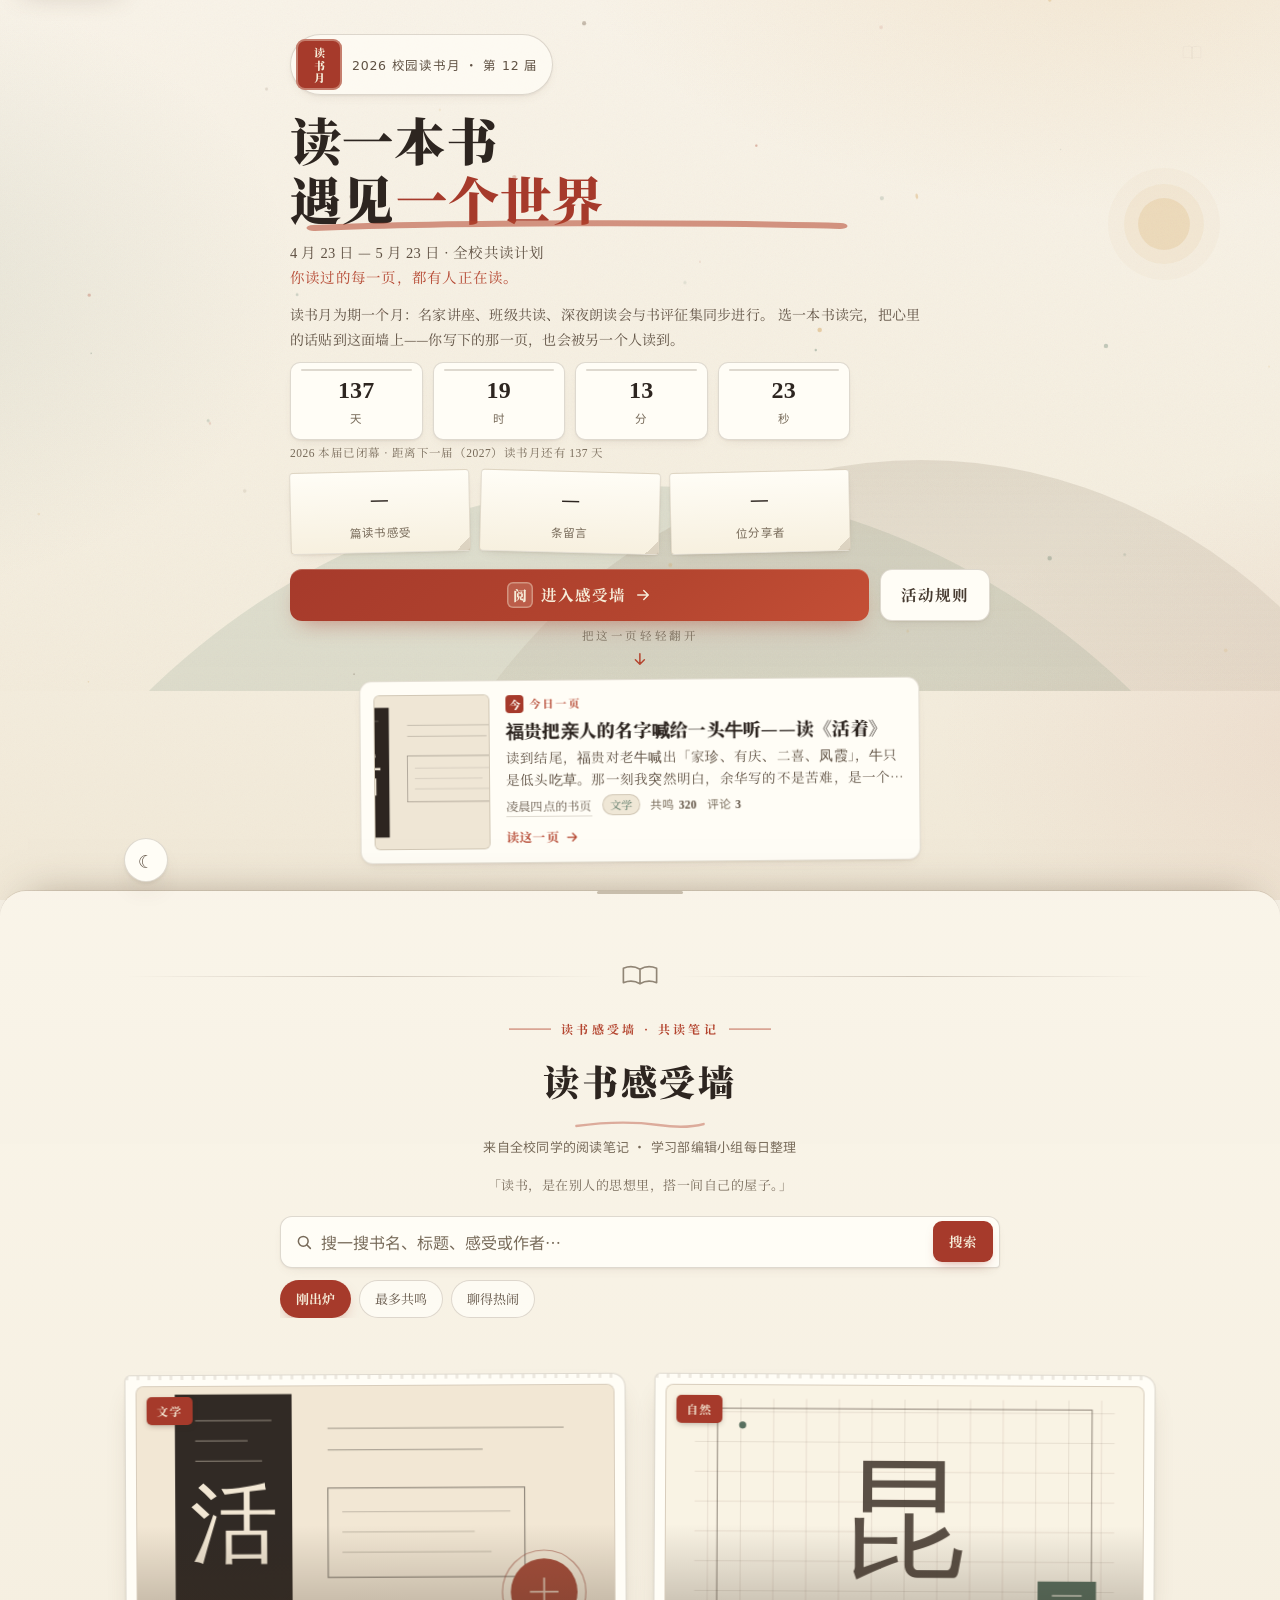
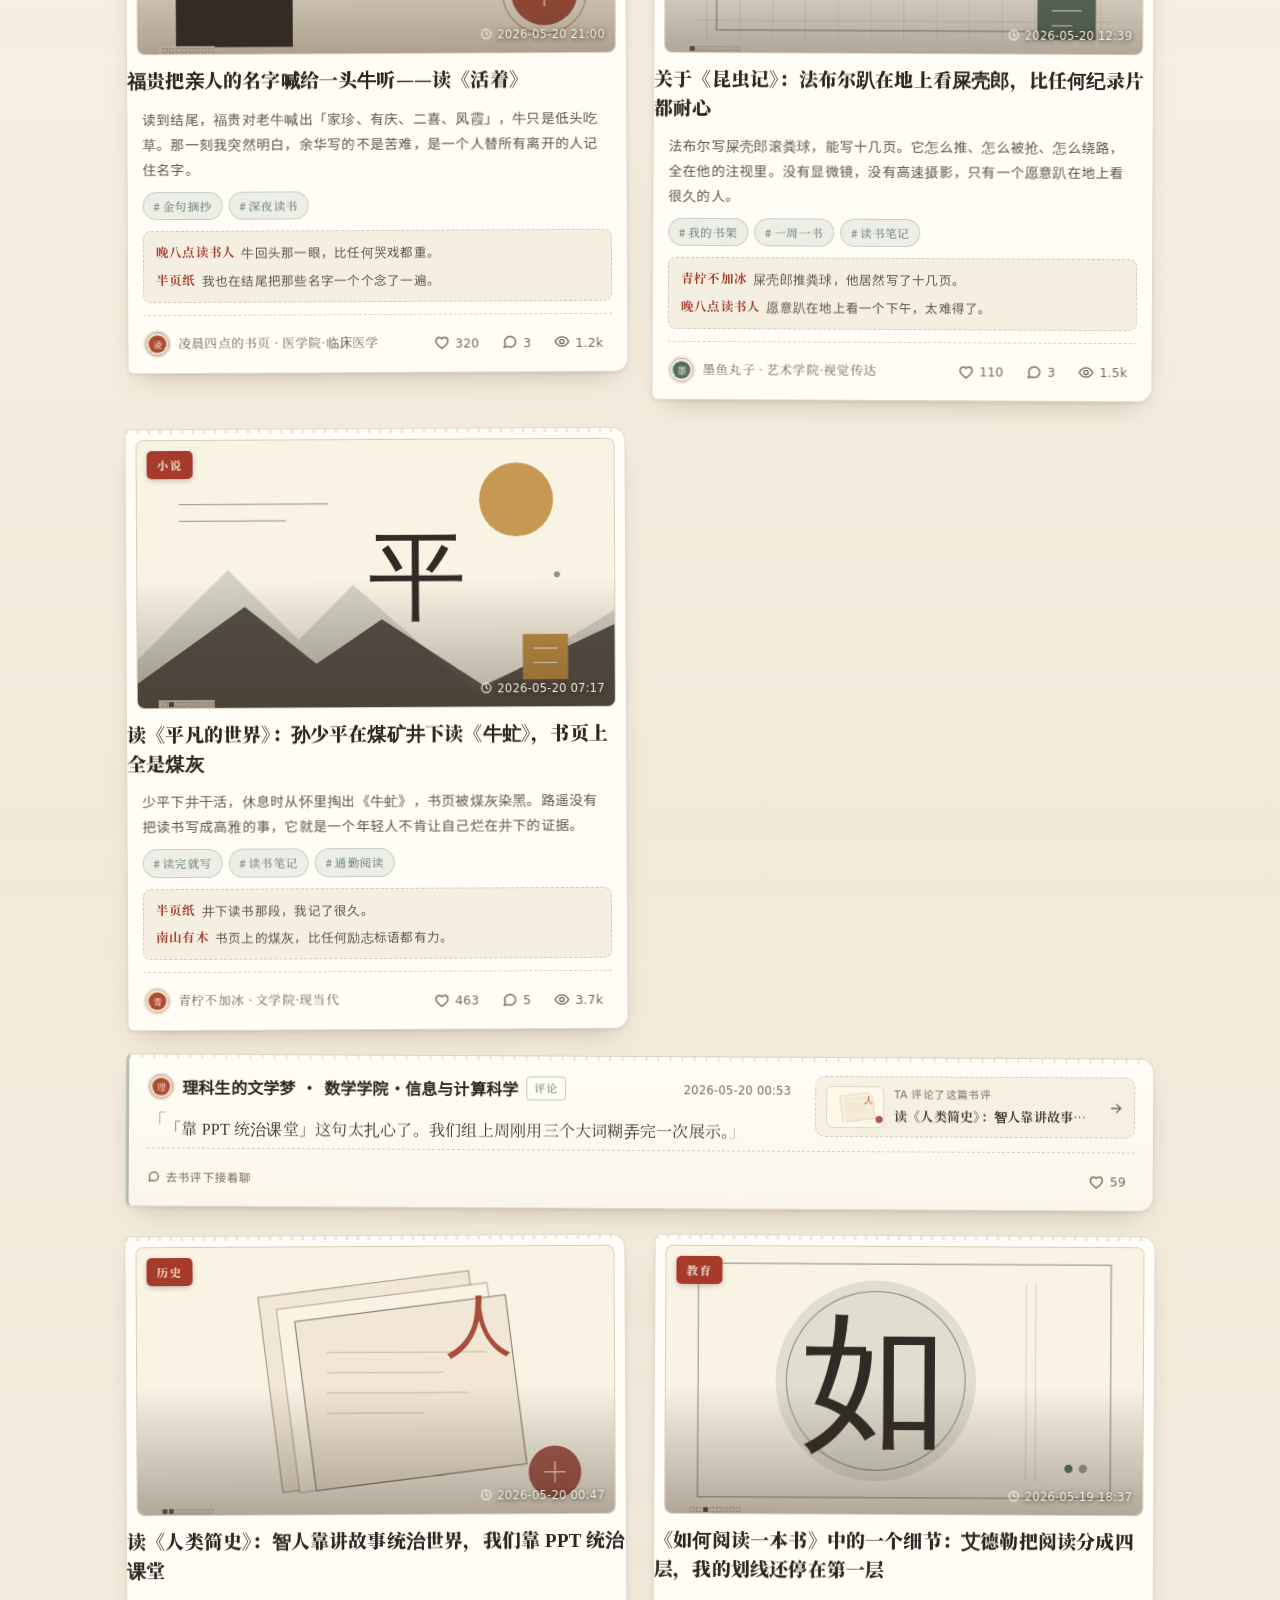
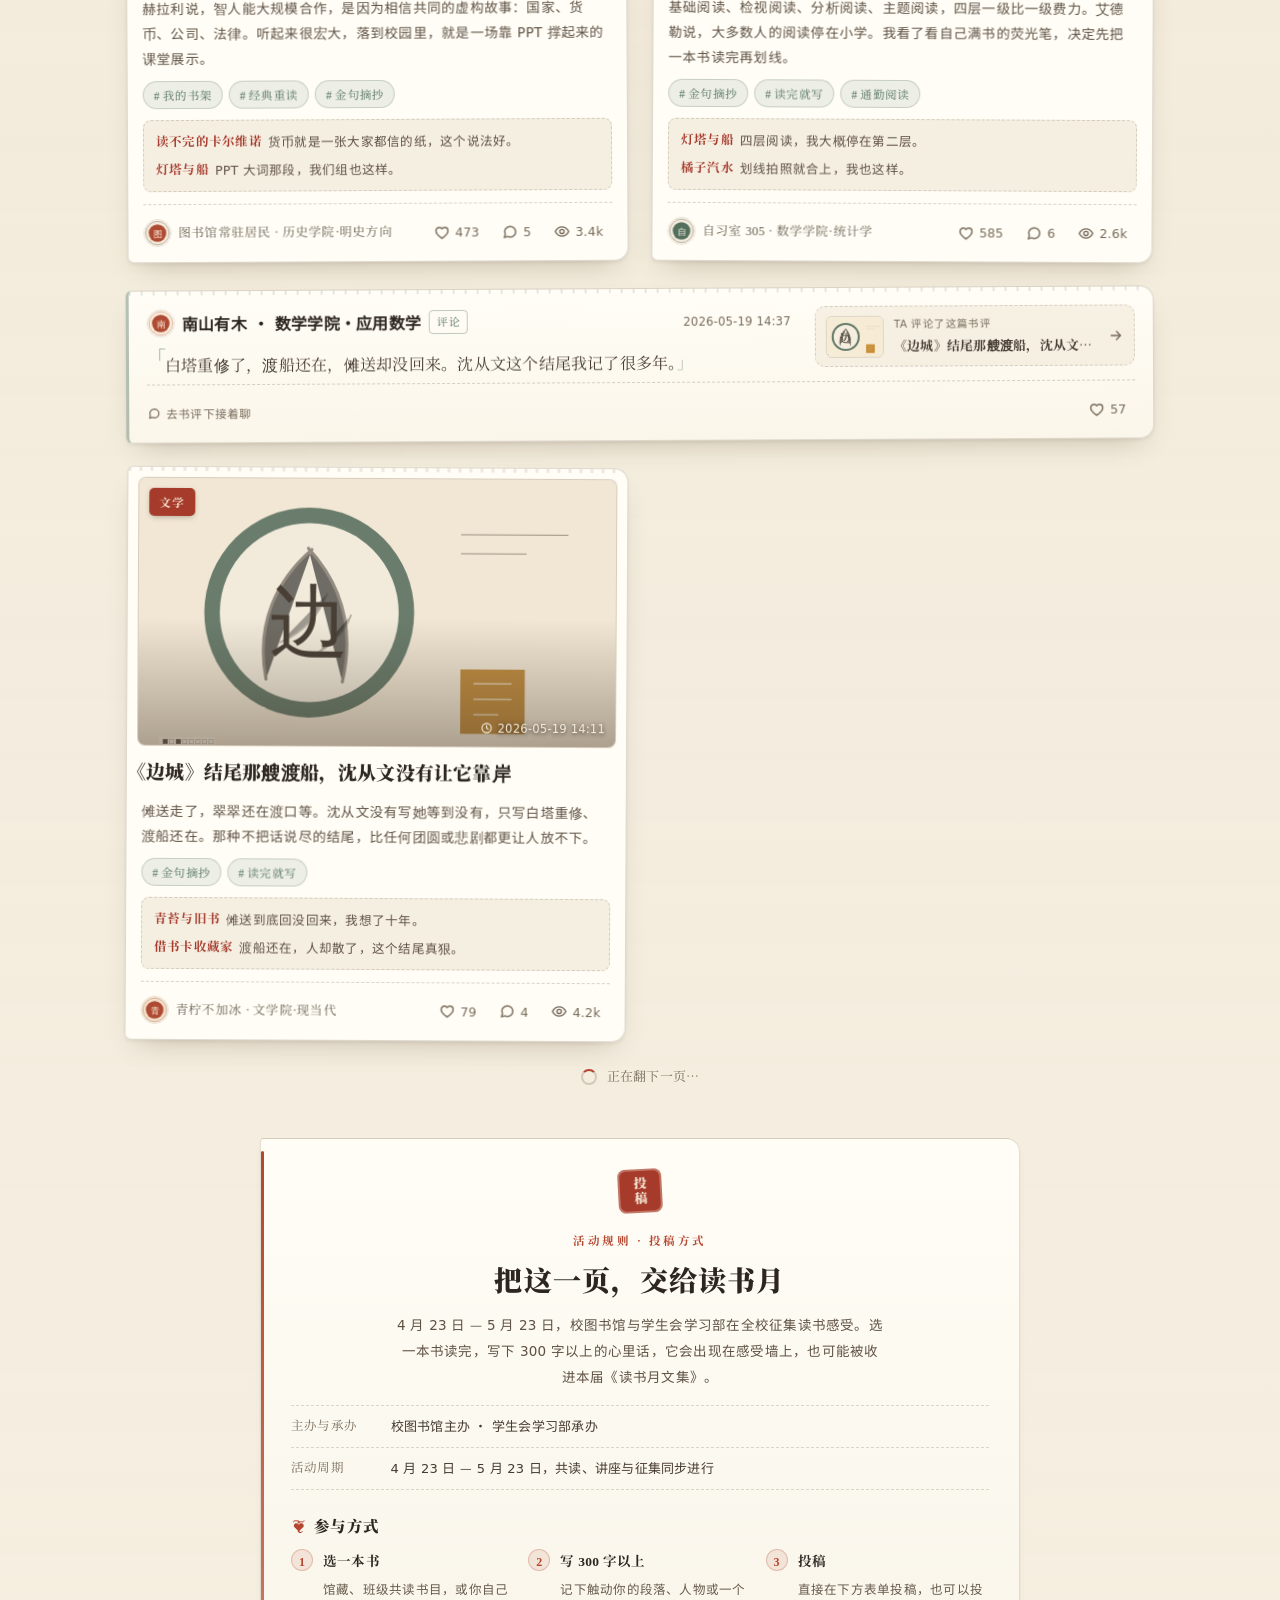
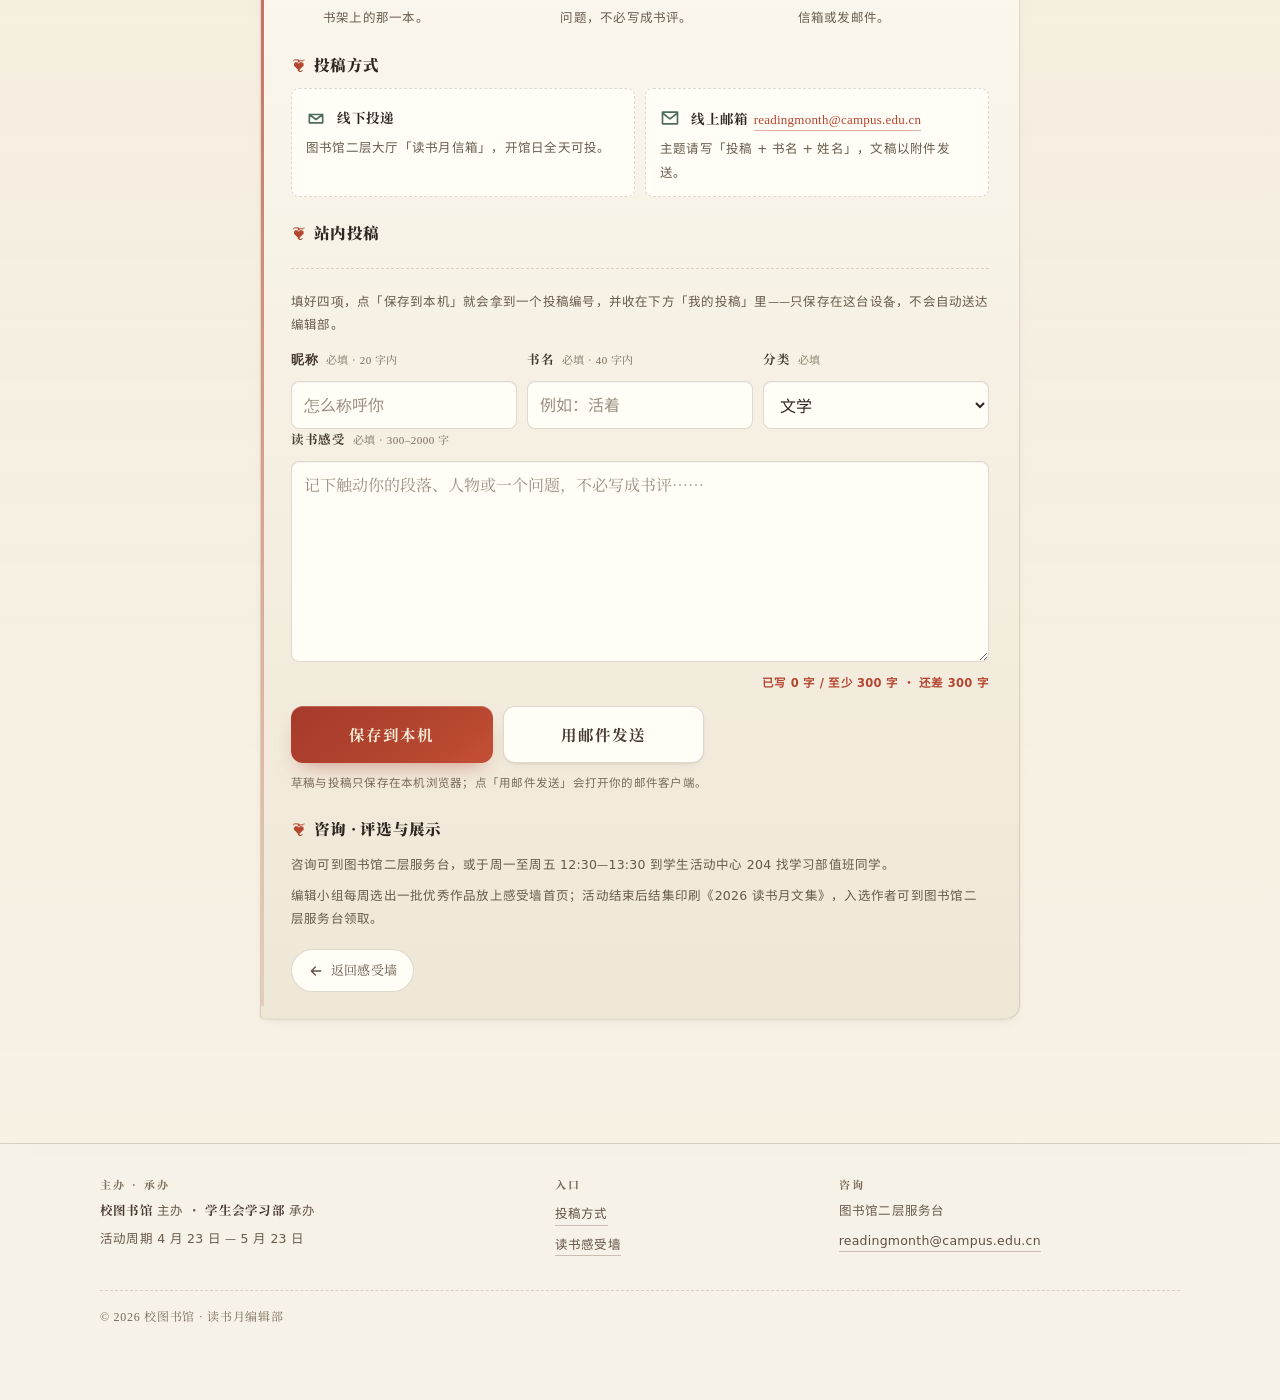
==== commit e7e67d45: "style: 动效收敛——无限循环改一次性/悬停，飞鸟墨线各减半，首批卡片错峰入场 - CTA 扫光、下滑提示、FAB 摇摆：从无限循环改为 hover/首次各播一次（≤0.6s） - hero 装饰" ====
--- a/index.html
+++ b/index.html
@@ -26,7 +26,7 @@
 <script>try{if(localStorage.getItem('rm-theme')==='night')document.documentElement.dataset.theme='night'}catch(e){}</script>
 <title>2026 校园读书月 · 阅见世界</title>
 <link rel="preload" as="font" type="font/woff" href="fonts/noto-serif-sc-Bold.woff" crossorigin>
-<link rel="stylesheet" href="css/style.css?v=20261028a">
+<link rel="stylesheet" href="css/style.css?v=20261028b">
 <link rel="icon" href="data:image/svg+xml,%3Csvg xmlns='http://www.w3.org/2000/svg' viewBox='0 0 100 100'%3E%3Crect width='100' height='100' rx='18' fill='%23a63a2b'/%3E%3Ctext x='50' y='72' font-size='56' text-anchor='middle' fill='%23f6ecd8' font-family='serif'%3E书%3C/text%3E%3C/svg%3E">
 </head>
 <body class="page-home">
@@ -35,17 +35,6 @@
 
 <!-- 顶部滚动进度条：一道朱砂墨线 -->
 <div class="progress" id="progress" aria-hidden="true"></div>
-
-<!-- 飞书装饰：仅较大屏幕显示 -->
-<div class="page-flock" aria-hidden="true">
-  <svg class="flock" viewBox="0 0 400 160">
-    <path d="M10 40 q14 -10 28 0 q14 -10 28 0" />
-    <path d="M150 100 q12 -9 24 0 q12 -9 24 0" />
-    <path d="M300 30 q11 -8 22 0 q11 -8 22 0" />
-    <path d="M60 120 q10 -7 20 0 q10 -7 20 0" />
-    <path d="M230 130 q13 -9 26 0 q13 -9 26 0" />
-  </svg>
-</div>
 
 <!-- ========== 吸顶导航 ========== -->
 <header class="topbar" id="topbar">
@@ -69,9 +58,7 @@
       <path class="book-page book-page--r" d="M150 26 C182 12 224 12 256 24 L256 156 C224 144 182 144 150 158 Z" fill="none" stroke="currentColor" stroke-width="3" stroke-linejoin="round"/>
       <path d="M150 26 L150 158" stroke="currentColor" stroke-width="3"/>
       <path class="book-line" d="M66 58 C92 50 118 50 136 56" stroke="currentColor" stroke-width="2" stroke-linecap="round"/>
-      <path class="book-line" d="M66 84 C92 76 118 76 136 82" stroke="currentColor" stroke-width="2" stroke-linecap="round"/>
       <path class="book-line" d="M164 56 C182 50 208 50 234 58" stroke="currentColor" stroke-width="2" stroke-linecap="round"/>
-      <path class="book-line" d="M164 82 C182 76 208 76 234 84" stroke="currentColor" stroke-width="2" stroke-linecap="round"/>
       <path class="book-bird" d="M100 8 q7 -5 14 0 q7 -5 14 0" stroke="currentColor" stroke-width="2" fill="none" stroke-linecap="round"/>
       <path class="book-bird" d="M180 16 q6 -4 12 0 q6 -4 12 0" stroke="currentColor" stroke-width="2" fill="none" stroke-linecap="round"/>
     </svg>
@@ -318,7 +305,7 @@
 <script src="js/api.js?v=20261026s"></script>
 <script src="js/ui.js?v=20261026s"></script>
 <script src="js/effects.js?v=20261026s"></script>
-<script src="js/app.js?v=20261028a"></script>
+<script src="js/app.js?v=20261028b"></script>
 <script src="js/submit.js?v=20261026s"></script>
 </body>
 </html>
--- a/css/style.css
+++ b/css/style.css
@@ -164,31 +164,13 @@
   border-color: rgba(180, 69, 47, 0.24);
 }
 
-/* 飞书：手绘小装饰，仅较大屏幕显示 */
-.page-flock {
-  position: fixed; right: -12px; top: 16vh; z-index: 0;
-  width: 320px; opacity: 0.5; pointer-events: none;
-  color: var(--ink-500);
-  display: none;
-}
-.flock { width: 100%; height: auto; }
-.flock path { animation: flywave 9s ease-in-out infinite; }
-.flock path:nth-child(2) { animation-delay: -2s; }
-.flock path:nth-child(3) { animation-delay: -4s; }
-.flock path:nth-child(4) { animation-delay: -6s; }
-.flock path:nth-child(5) { animation-delay: -7.5s; }
-@keyframes flywave {
-  0%, 100% { transform: translate(0, 0); opacity: 0.72; }
-  50%      { transform: translate(-9px, -7px); opacity: 1; }
-}
-
 /* ---------- 4. Hero（读书月介绍页） ---------- */
 .hero {
   position: relative;
   /* 首屏收在 70svh（桌面 78svh）：给「今日一页」让出第一屏的下半部分 */
   min-height: 70svh;
   display: flex; flex-direction: column; justify-content: center;
-  padding: calc(var(--safe-t) + 52px) 0 calc(var(--safe-b) + 76px);
+  padding: calc(var(--safe-t) + 34px) 0 calc(var(--safe-b) + 70px);
   overflow: hidden;
   isolation: isolate;
 }
@@ -205,27 +187,32 @@
   will-change: transform;
 }
 .book-page { transform-origin: 150px 158px; }
-.book-page--l { animation: pageflip-l 7.5s ease-in-out infinite; }
-.book-page--r { animation: pageflip-r 7.5s ease-in-out infinite; }
+/* 书页：14s 一次极轻的呼吸，摆幅从 ±2.6° 收到 ±1.3° */
+.book-page--l { animation: pageflip-l 14s ease-in-out infinite; }
+.book-page--r { animation: pageflip-r 14s ease-in-out infinite; }
 @keyframes pageflip-l {
   0%, 100% { transform: rotate(0deg); }
-  50%      { transform: rotate(-2.6deg); }
+  50%      { transform: rotate(-1.3deg); }
 }
 @keyframes pageflip-r {
   0%, 100% { transform: rotate(0deg); }
-  50%      { transform: rotate(2.6deg); }
-}
-.book-line { stroke-dasharray: 90; stroke-dashoffset: 90; animation: inkflow 7.5s ease-in-out infinite; }
-.book-line:nth-of-type(2) { animation-delay: 0.35s; }
-.book-line:nth-of-type(3) { animation-delay: 0.7s; }
-.book-line:nth-of-type(4) { animation-delay: 1.05s; }
+  50%      { transform: rotate(1.3deg); }
+}
+/* 墨线只留两条（左右各一）：14s 写一次收一次，偏移量减半（90 → 0 → 90，原来是 ±90） */
+.book-line { stroke-dasharray: 90; stroke-dashoffset: 90; animation: inkflow 14s ease-in-out infinite; }
+.book-line:nth-of-type(5) { animation-delay: -7s; }
 @keyframes inkflow {
   0%       { stroke-dashoffset: 90; }
-  40%, 76% { stroke-dashoffset: 0; }
-  100%     { stroke-dashoffset: -90; }
-}
-.book-bird { animation: flywave 8s ease-in-out infinite; }
-.book-bird:nth-of-type(1) { animation-delay: -3.5s; }
+  45%, 55% { stroke-dashoffset: 0; }
+  100%     { stroke-dashoffset: 90; }
+}
+/* 飞鸟只留两只：14s 一个来回，位移减半（-9,-7 → -4.5,-3.5） */
+.book-bird { animation: flywave 14s ease-in-out infinite; }
+.book-bird + .book-bird { animation-delay: -7s; }
+@keyframes flywave {
+  0%, 100% { transform: translate(0, 0); opacity: 0.72; }
+  50%      { transform: translate(-4.5px, -3.5px); opacity: 1; }
+}
 
 /* 日轮 */
 .hero__sun {
@@ -233,11 +220,12 @@
   width: 52px; height: 52px; border-radius: 50%;
   background: rgba(201, 138, 45, 0.36);
   box-shadow: 0 0 0 14px rgba(201, 138, 45, 0.11), 0 0 0 30px rgba(201, 138, 45, 0.05);
-  animation: sunrise 11s ease-in-out infinite;
+  /* 日轮只在进场时「升」一次：1.2s 后停在稳定亮度，不再循环呼吸 */
+  animation: sunrise 1.2s var(--ease) both;
 }
 @keyframes sunrise {
-  0%, 100% { transform: translateY(0) scale(1); opacity: 0.5; }
-  50%      { transform: translateY(-7px) scale(1.05); opacity: 0.8; }
+  from { transform: translateY(9px) scale(0.95); opacity: 0.28; }
+  to   { transform: translateY(0) scale(1); opacity: 0.62; }
 }
 
 /* 远山 */
@@ -281,8 +269,8 @@
   width: 46px; min-height: 46px; padding: 6px 0; border-radius: 9px;
   background: var(--vermilion-2); color: #f6ecd8;
   writing-mode: vertical-rl; text-orientation: upright;
-  font-family: var(--serif); font-weight: 900; font-size: 12px;
-  letter-spacing: 0.2em; text-indent: 0.2em;
+  font-family: var(--serif); font-weight: 900; font-size: 11px;
+  letter-spacing: 0.14em; text-indent: 0.14em;
   box-shadow: inset 0 0 0 2px rgba(246, 236, 216, 0.38);
 }
 .badge-text { font-weight: 500; }
@@ -290,10 +278,10 @@
 /* 主标题：粗宋 + 朱砂字 + 毛笔弧 */
 .hero__title {
   position: relative;
-  margin: 20px 0 18px;
+  margin: 13px 0 11px;
   font-family: var(--serif);
   font-size: clamp(35px, 11.2vw, 54px);
-  line-height: 1.24;
+  line-height: 1.15;
   font-weight: 900;
   letter-spacing: 0.02em;
   color: var(--ink-900);
@@ -329,11 +317,11 @@
 /* 倒计时：四张日历卡 */
 .countdown {
   display: grid; grid-template-columns: repeat(4, 1fr); gap: 10px;
-  margin: 24px 0 22px;
+  margin: 14px 0 12px;
 }
 .countdown__item {
   position: relative;
-  padding: 15px 4px 11px; text-align: center;
+  padding: 11px 4px 9px; text-align: center;
   border-radius: var(--radius-sm);
   background: var(--paper-2);
   border: 1px solid var(--ink-line);
@@ -351,16 +339,16 @@
   font-variant-numeric: tabular-nums;
 }
 .countdown__item i { font-size: 11.5px; color: var(--ink-500); font-style: normal; }
-.countdown__note { margin: -10px 0 18px; font-family: var(--serif); font-size: 12px; line-height: 1.7; letter-spacing: 0.04em; color: var(--ink-500); }
+.countdown__note { margin: -8px 0 10px; font-family: var(--serif); font-size: 11.5px; line-height: 1.55; letter-spacing: 0.04em; color: var(--ink-500); }
 
 /* 数据：三张小纸签，微微倾斜 */
 .stats {
   display: grid; grid-template-columns: repeat(3, 1fr);
-  gap: 10px; margin-bottom: 28px;
+  gap: 10px; margin-bottom: 16px;
 }
 .stat-note {
   position: relative;
-  padding: 13px 8px 11px; text-align: center; border-radius: 4px;
+  padding: 9px 8px 8px; text-align: center; border-radius: 4px;
   background: linear-gradient(180deg, #fffdf6, #f7f0df);
   border: 1px solid var(--paper-edge);
   box-shadow: var(--sh-1);
@@ -382,6 +370,7 @@
 
 /* 按钮 */
 .hero__actions { display: flex; flex-wrap: wrap; gap: 11px; }
+.hero__actions .btn { padding: 11px 20px; }
 .btn {
   position: relative; overflow: hidden;
   display: inline-flex; align-items: center; justify-content: center; gap: 8px;
@@ -402,11 +391,13 @@
   content: ""; position: absolute; inset: 0;
   background: linear-gradient(100deg, transparent 32%, rgba(246, 236, 216, 0.32), transparent 68%);
   transform: translateX(-130%);
-  animation: sheen 4.6s ease-in-out infinite;
-}
+}
+/* 扫光只在指针停上来（或键盘聚焦）时扫一次 0.6s，播完回到静止 */
+.btn--primary:hover::after,
+.btn--primary:focus-visible::after { animation: sheen 0.6s ease-out; }
 @keyframes sheen {
-  0%, 58%   { transform: translateX(-130%); }
-  88%, 100% { transform: translateX(130%); }
+  from { transform: translateX(-130%); }
+  to   { transform: translateX(130%); }
 }
 .btn__seal {
   display: grid; place-items: center;
@@ -424,18 +415,19 @@
 
 /* 下滑提示 */
 .scroll-hint {
-  position: absolute; left: 50%; bottom: calc(var(--safe-b) + 26px);
+  position: absolute; left: 50%; bottom: calc(var(--safe-b) + 22px);
   transform: translateX(-50%);
-  display: flex; flex-direction: column; align-items: center; gap: 6px;
+  display: flex; flex-direction: column; align-items: center; gap: 4px;
   color: var(--ink-500);
-  font-family: var(--serif); font-size: 12.5px; letter-spacing: 0.22em;
-  animation: hint 2.6s ease-in-out infinite;
-}
-.scroll-hint svg { width: 21px; height: 21px; color: var(--vermilion); }
+  font-family: var(--serif); font-size: 11.5px; letter-spacing: 0.22em;
+  /* 只弹一次（0.4s 后 0.55s）：提示到位就停，不再无限吸引注意力 */
+  animation: hint 0.55s var(--ease) 0.4s 1;
+}
+.scroll-hint svg { width: 18px; height: 18px; color: var(--vermilion); }
 .scroll-hint.is-hidden { opacity: 0; pointer-events: none; transition: opacity 0.4s; }
 @keyframes hint {
-  0%, 100% { transform: translate(-50%, 0); opacity: 0.78; }
-  50%      { transform: translate(-50%, 9px); opacity: 1; }
+  0%, 100% { transform: translate(-50%, 0); }
+  45%      { transform: translate(-50%, 4px); }
 }
 
 /* 入场动画 */
@@ -457,12 +449,17 @@
   gap: 13px;
   max-width: 520px;
   margin: 0 auto;
-  padding: 12px;
+  padding: 11px;
   border-radius: 12px;
   background: var(--paper-2);
   border: 1px solid var(--paper-edge);
   box-shadow: var(--sh-1);
   transform: rotate(-0.5deg);
+  /* 本轮唯一的新增动效：一次性进场（0.46s / 上移 7px，只动 opacity + translate，不改盒子尺寸） */
+  animation: todayIn 0.46s var(--ease) 0.12s backwards;
+}
+@keyframes todayIn {
+  from { opacity: 0; translate: 0 7px; }
 }
 
 /* 封面是 <span>：必须块级，否则桌面端会塌陷（同 .card__media 的坑） */
@@ -477,7 +474,7 @@
 }
 .today__cover img { width: 100%; height: 100%; object-fit: cover; }
 
-.today__body { display: flex; flex-direction: column; gap: 5px; min-width: 0; }
+.today__body { display: flex; flex-direction: column; gap: 4px; min-width: 0; }
 
 .today__eyebrow {
   display: flex; align-items: center; gap: 6px;
@@ -500,7 +497,7 @@
 .today__link { color: inherit; transition: color 0.2s var(--ease); }
 
 .today__excerpt {
-  font-family: var(--serif); font-size: 12.5px; line-height: 1.7;
+  font-family: var(--serif); font-size: 12.5px; line-height: 1.6;
   color: var(--ink-700);
   display: -webkit-box; -webkit-box-orient: vertical; -webkit-line-clamp: 2;
   overflow: hidden;
@@ -544,9 +541,10 @@
 
 /* 桌面：首屏更高，卡片居中加宽，摘录多给一行 */
 @media (min-width: 760px) {
-  .hero { min-height: 78svh; }
+  /* 78svh 之外再留一档：矮桌面优先保证「今日一页」整卡落在第一屏 */
+  .hero { min-height: min(78svh, calc(100svh - 220px)); }
   .today { padding-bottom: 56px; }
-  .today__card { grid-template-columns: 116px minmax(0, 1fr); gap: 16px; padding: 15px; max-width: 560px; }
+  .today__card { grid-template-columns: 116px minmax(0, 1fr); gap: 16px; padding: 13px; max-width: 560px; }
   .today__title { font-size: 18px; }
   .today__excerpt { font-size: 13.5px; -webkit-line-clamp: 3; }
 }
@@ -560,7 +558,7 @@
 }
 
 @media (prefers-reduced-motion: reduce) {
-  .today__card { transform: none; }
+  .today__card { transform: none; animation: none; }
   .today__link, .today__author, .today__go { transition: none !important; }
 }
 
@@ -722,13 +720,32 @@
   overflow: hidden;
   transform: rotate(var(--tilt));
   /* 只做 backwards 填充：动画结束后把样式交还给普通规则，否则 forwards 的 transform 会压住 hover 抬升 */
-  animation: cardRise 0.65s var(--ease) backwards;
+  animation: cardRise 0.5s var(--ease) backwards;
   transition: box-shadow 0.3s var(--ease);
 }
 .card:nth-child(odd) { --tilt: -0.3deg; }
 .card:nth-child(even) { --tilt: 0.3deg; }
 @keyframes cardRise {
   from { opacity: 0; transform: translateY(16px) rotate(var(--tilt)); }
+}
+/* 首批 8 张（第 1 页）40ms 递增入场：只按位置作用于 #feedList 的前 8 个子节点，
+   第 2 页起追加的卡片不在这条规则里，沿用上面的 cardRise、不加延迟。
+   两点取舍：
+   1) 用 translate 而不是 transform 做位移：fill-mode: both 常驻时会压住桌面端 hover 的 transform 抬升；
+   2) ui.js 的卡片模板自带内联 `animation-delay: min(i,6)*70ms`，只有 !important 能覆盖，
+      所以这里显式声明 40ms 一档，并把第 9 张起（第 2 页及以后）的延迟清零。 */
+#feedList > :nth-child(-n+8) { animation: cardIn 0.46s var(--ease) both; }
+#feedList > :nth-child(1) { animation-delay: 0s !important; }
+#feedList > :nth-child(2) { animation-delay: 40ms !important; }
+#feedList > :nth-child(3) { animation-delay: 80ms !important; }
+#feedList > :nth-child(4) { animation-delay: 120ms !important; }
+#feedList > :nth-child(5) { animation-delay: 160ms !important; }
+#feedList > :nth-child(6) { animation-delay: 200ms !important; }
+#feedList > :nth-child(7) { animation-delay: 240ms !important; }
+#feedList > :nth-child(8) { animation-delay: 280ms !important; }
+#feedList > :nth-child(n+9) { animation-delay: 0s !important; }
+@keyframes cardIn {
+  from { opacity: 0; translate: 0 10px; }
 }
 .card:active { box-shadow: 0 2px 4px rgba(93, 71, 50, 0.1); }
 
@@ -1011,7 +1028,6 @@
   box-shadow: inset 0 1px 0 rgba(246, 236, 216, 0.28), 0 14px 24px -12px rgba(122, 42, 29, 0.6);
   text-align: center;
   clip-path: polygon(0 0, 100% 0, 100% 93%, 50% 100%, 0 93%);
-  animation: fabsway 4.4s ease-in-out infinite;
   transform-origin: 50% 0;
   /* 首屏收起：opacity/visibility 管观感，translate 再把盒子整体移出屏幕，矩形交叠才是真的 0 */
   opacity: 0; visibility: hidden; pointer-events: none; translate: 0 calc(100% + 24px);
@@ -1033,9 +1049,11 @@
   background: rgba(246, 236, 216, 0.38); border-radius: 2px;
 }
 .fab:active { filter: brightness(1.06); }
+/* 不再自己晃：指针停在书签上时轻轻摆一次（0.55s），移开即停 */
+.fab:hover { animation: fabsway 0.55s ease-in-out; }
 @keyframes fabsway {
   0%, 100% { transform: rotate(0deg) translateY(0); }
-  50%      { transform: rotate(2.2deg) translateY(3px); }
+  45%      { transform: rotate(1.6deg) translateY(2px); }
 }
 
 /* ---------- 7. Toast ---------- */
@@ -1366,10 +1384,10 @@
 /* 小屏首屏：收紧竖向节奏，把下滑提示完整留在第一屏内 */
 @media (max-width: 480px) {
   .hero { padding-bottom: calc(var(--safe-b) + 58px); }
-  .hero__badge { padding-top: 2px; padding-bottom: 2px; } .seal-seal { min-height: 42px; } .hero__title { margin: 10px 0 8px; }
-  .hero__intro { margin-top: 10px; line-height: 1.8; } .countdown { margin: 14px 0 12px; } .countdown__item { padding: 12px 4px 9px; }
-  .countdown__note { margin: -6px 0 12px; } .stats { margin-bottom: 16px; } .stat-note { padding: 10px 8px 9px; }
-  .btn { padding: 12px 18px; } .scroll-hint { bottom: calc(var(--safe-b) + 14px); }
+  .hero__badge { padding-top: 2px; padding-bottom: 2px; } .seal-seal { min-height: 42px; } .hero__title { margin: 8px 0 6px; }
+  .hero__intro { margin-top: 10px; line-height: 1.8; } .countdown { margin: 10px 0 8px; } .countdown__item { padding: 9px 4px 7px; }
+  .countdown__note { margin: -6px 0 8px; } .stats { margin-bottom: 10px; } .stat-note { padding: 8px 8px 7px; }
+  .hero__actions .btn { padding: 10px 16px; } .btn { padding: 12px 18px; } .scroll-hint { bottom: calc(var(--safe-b) + 18px); font-size: 10.5px; gap: 2px; } .scroll-hint svg { width: 14px; height: 14px; }
 }
 
 @media (min-width: 700px) {
@@ -1378,7 +1396,6 @@
   .fab { right: max(24px, calc(50vw - 320px + 16px)); }
   .back-top { right: max(26px, calc(50vw - 320px + 18px)); }
   .feed__list { gap: 22px; }
-  .page-flock { display: block; }
   .hero__book { right: -8vw; top: 6vh; opacity: 0.32; }
 }
 
@@ -1423,6 +1440,11 @@
   .reveal, .js-reveal { opacity: 1 !important; transform: none !important; }
   .card { opacity: 1 !important; transform: none !important; }
   .cmt { opacity: 1 !important; transform: none !important; }
+  /* 本轮收敛的三个循环（fab 摇摆 / CTA 扫光 / 下滑提示）直接关掉，不入场也不 hover */
+  .fab, .fab:hover, .scroll-hint,
+  .btn--primary::after, .btn--primary:hover::after, .btn--primary:focus-visible::after { animation: none !important; }
+  /* 首批卡片 40ms 递增延迟归零：reduce 下不该为装饰动画空等一瞬 */
+  #feedList > * { animation: none !important; }
 }
 
 
@@ -1439,10 +1461,10 @@
 
 /* 首屏活动介绍 */
 .hero__intro {
-  margin: 20px 0 -4px;
-  max-width: 34em;
+  margin: 12px 0 -4px;
+  max-width: 46em;
   font-family: var(--serif);
-  font-size: 14px; line-height: 1.95;
+  font-size: 14px; line-height: 1.8;
   color: var(--ink-700);
   text-wrap: pretty;
 }
@@ -1736,12 +1758,10 @@
 @media (min-width: 760px) {
   :root { --pad: 26px; }
 
-  .hero { padding-bottom: calc(var(--safe-b) + 96px); } /* 桌面首屏更高，收紧底部留白让提示仍在第一屏 */
-
   .shell { max-width: 900px; }
   .hero__inner { max-width: 900px; }
   .hero__lead { max-width: 640px; margin: 0 auto; }
-  .hero__title { font-size: clamp(46px, 6.2vw, 62px); }
+  .hero__title { font-size: clamp(42px, 5.4vw, 56px); }
   .countdown, .stats { max-width: 560px; }
 
   .feed { padding-top: 78px; }
@@ -1792,7 +1812,7 @@
 
   .hero__inner { max-width: 940px; }
   .hero__lead { max-width: 700px; margin: 0 auto; }
-  .hero__title { font-size: clamp(54px, 4.6vw, 68px); }
+  .hero__title { font-size: clamp(48px, 4vw, 58px); }
 
 
   .hero__book { right: -6vw; top: 5vh; width: 44vw; opacity: 0.28; }
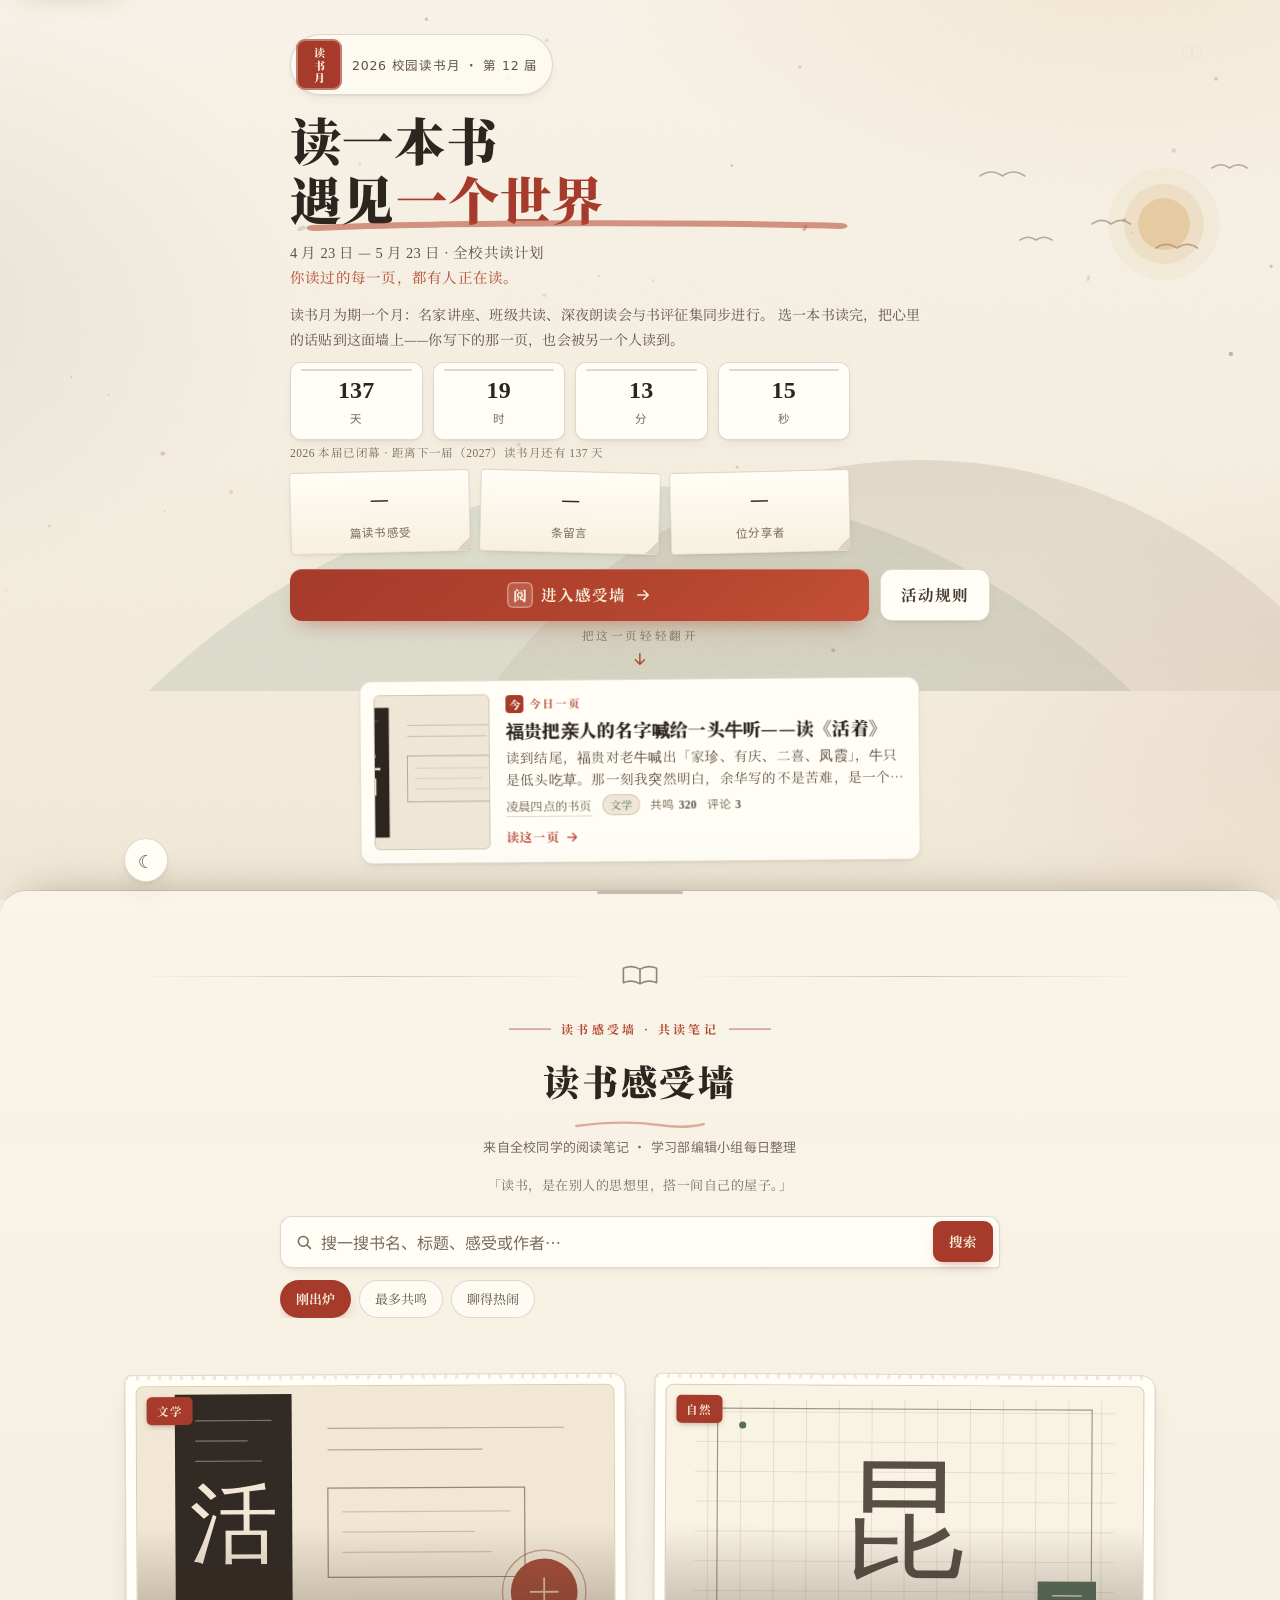
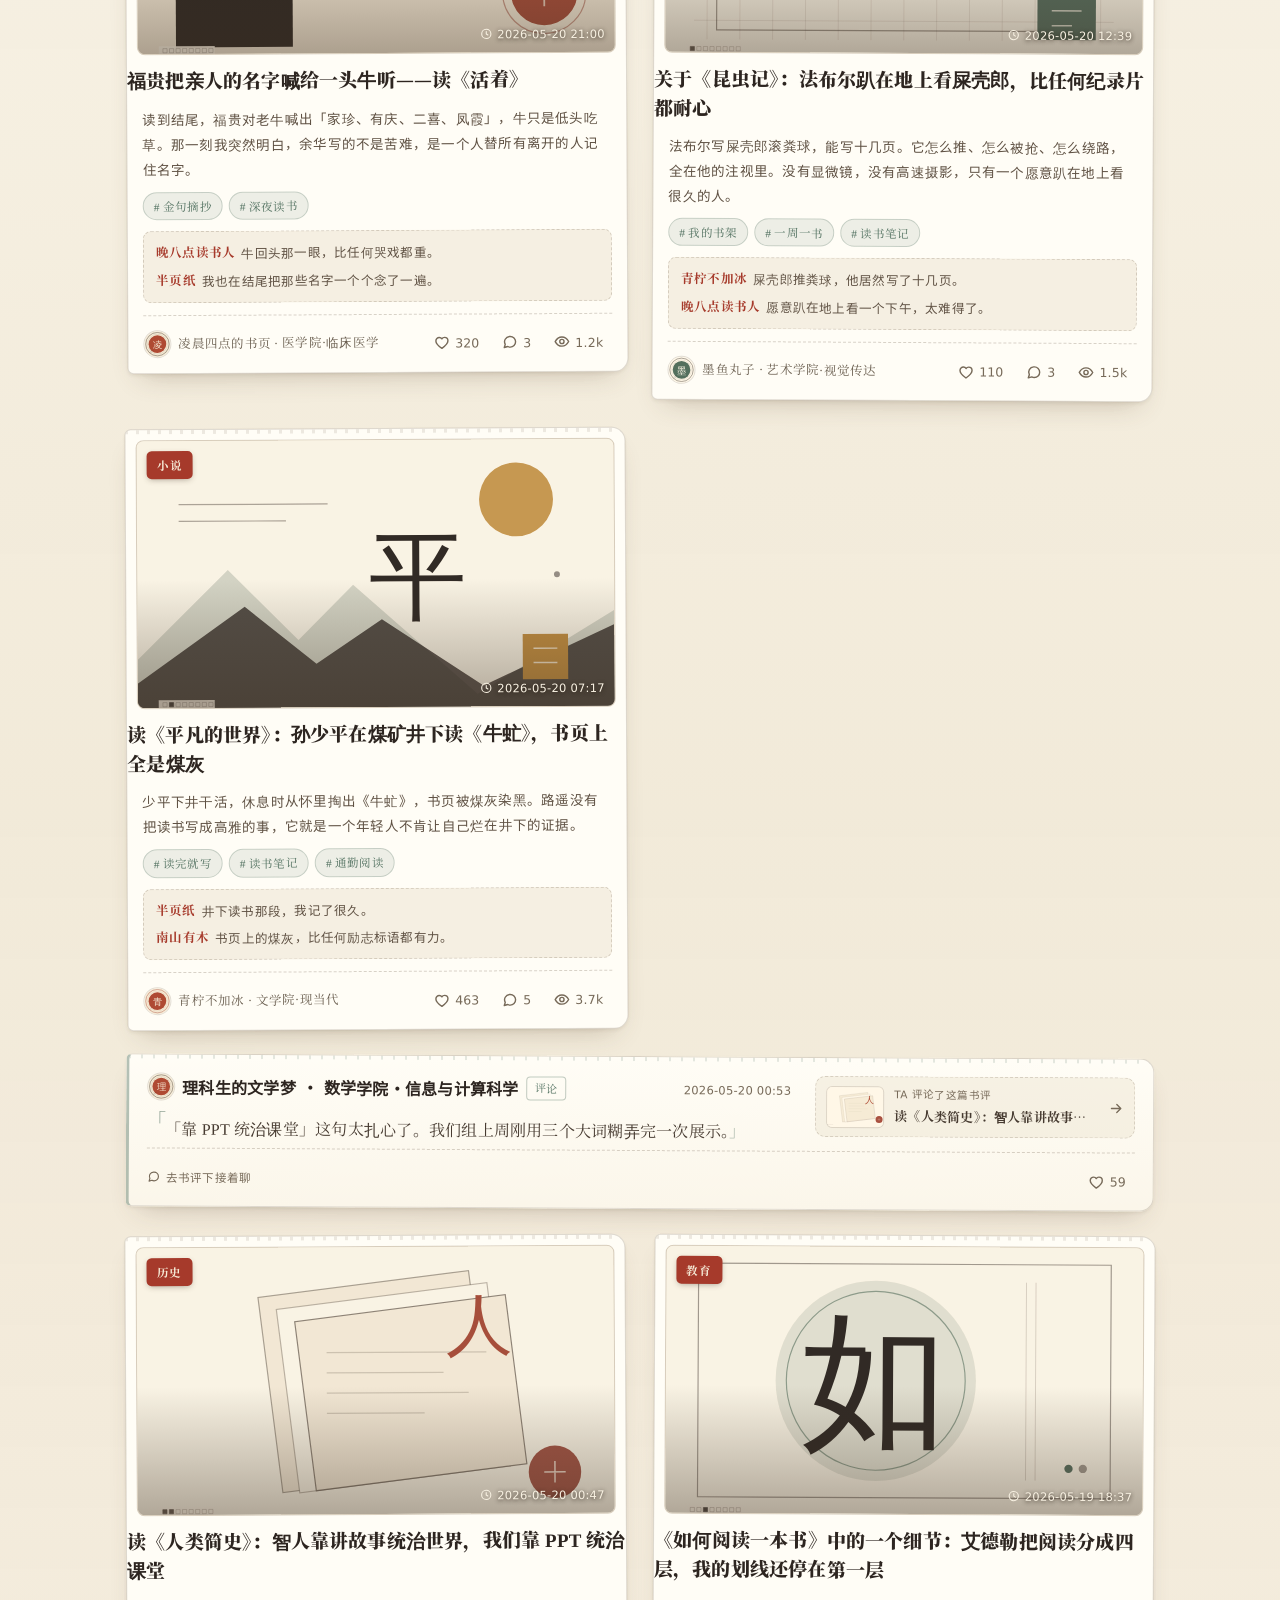
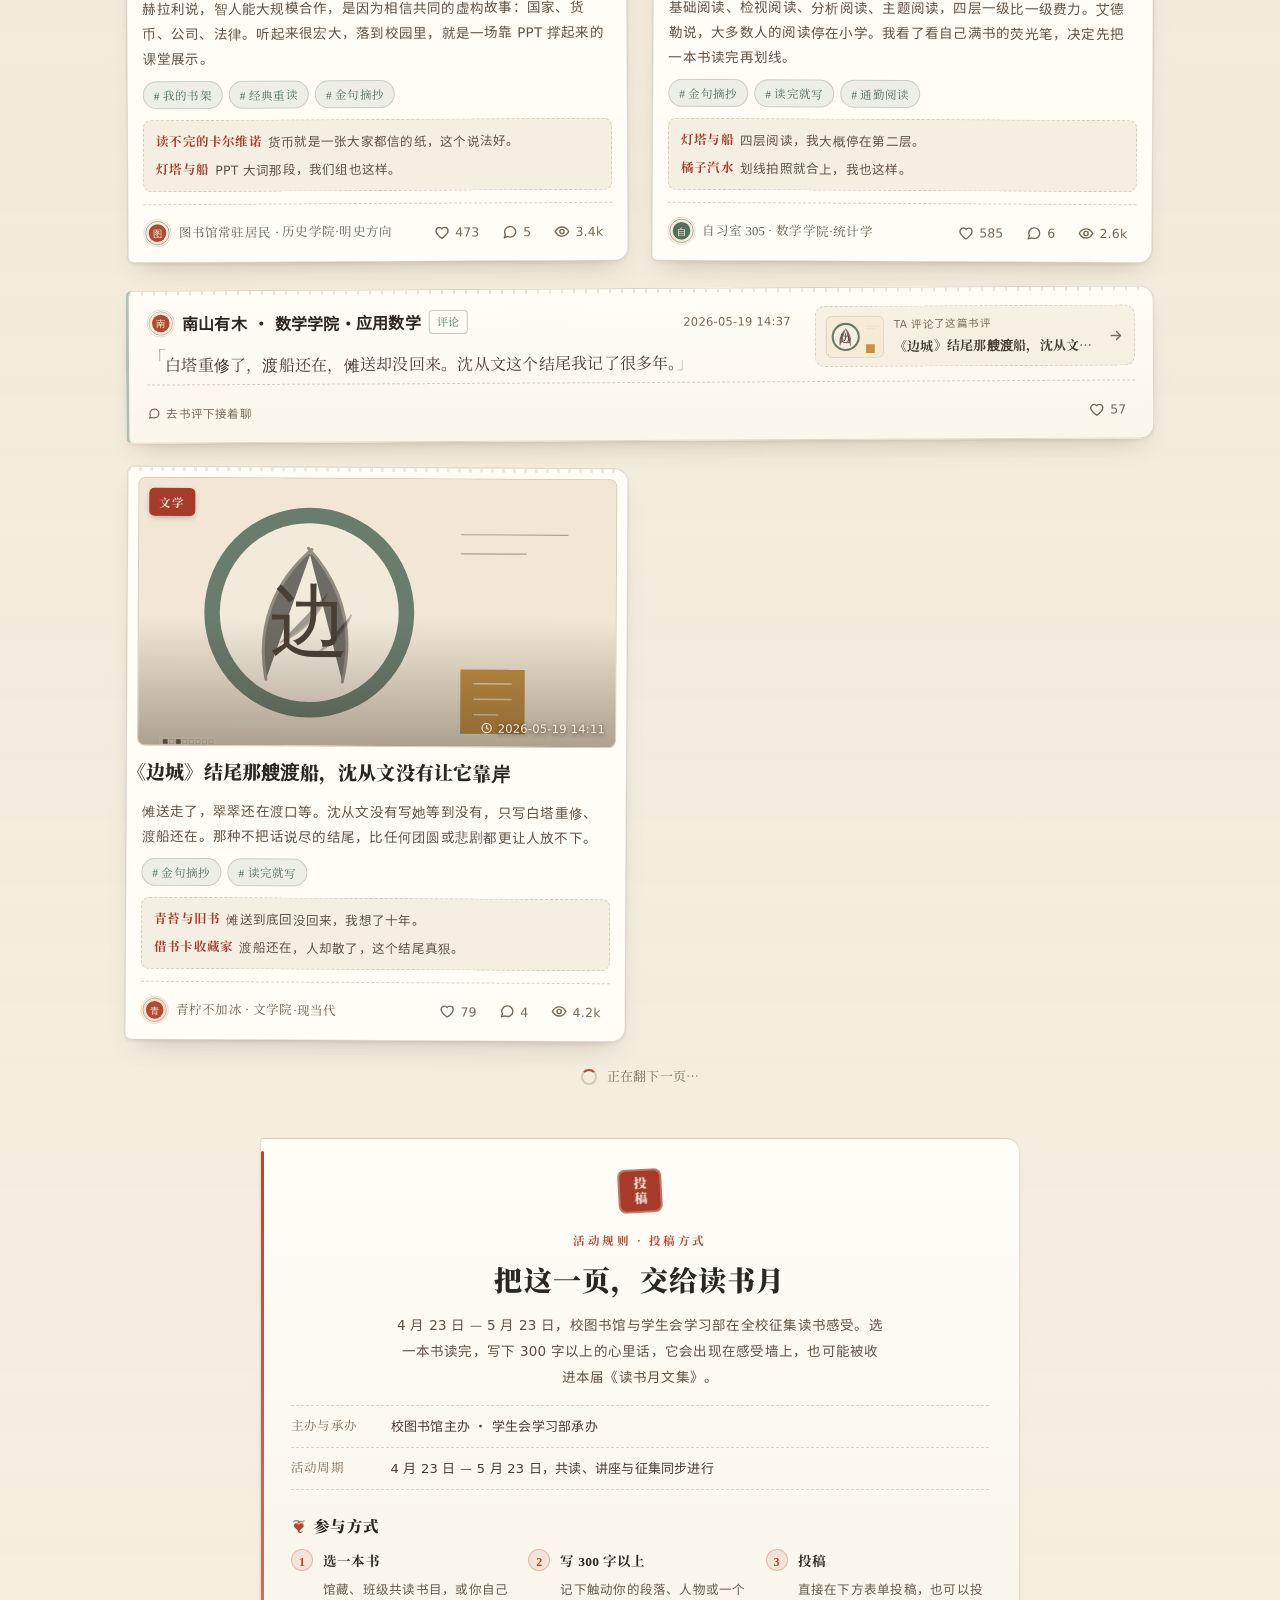
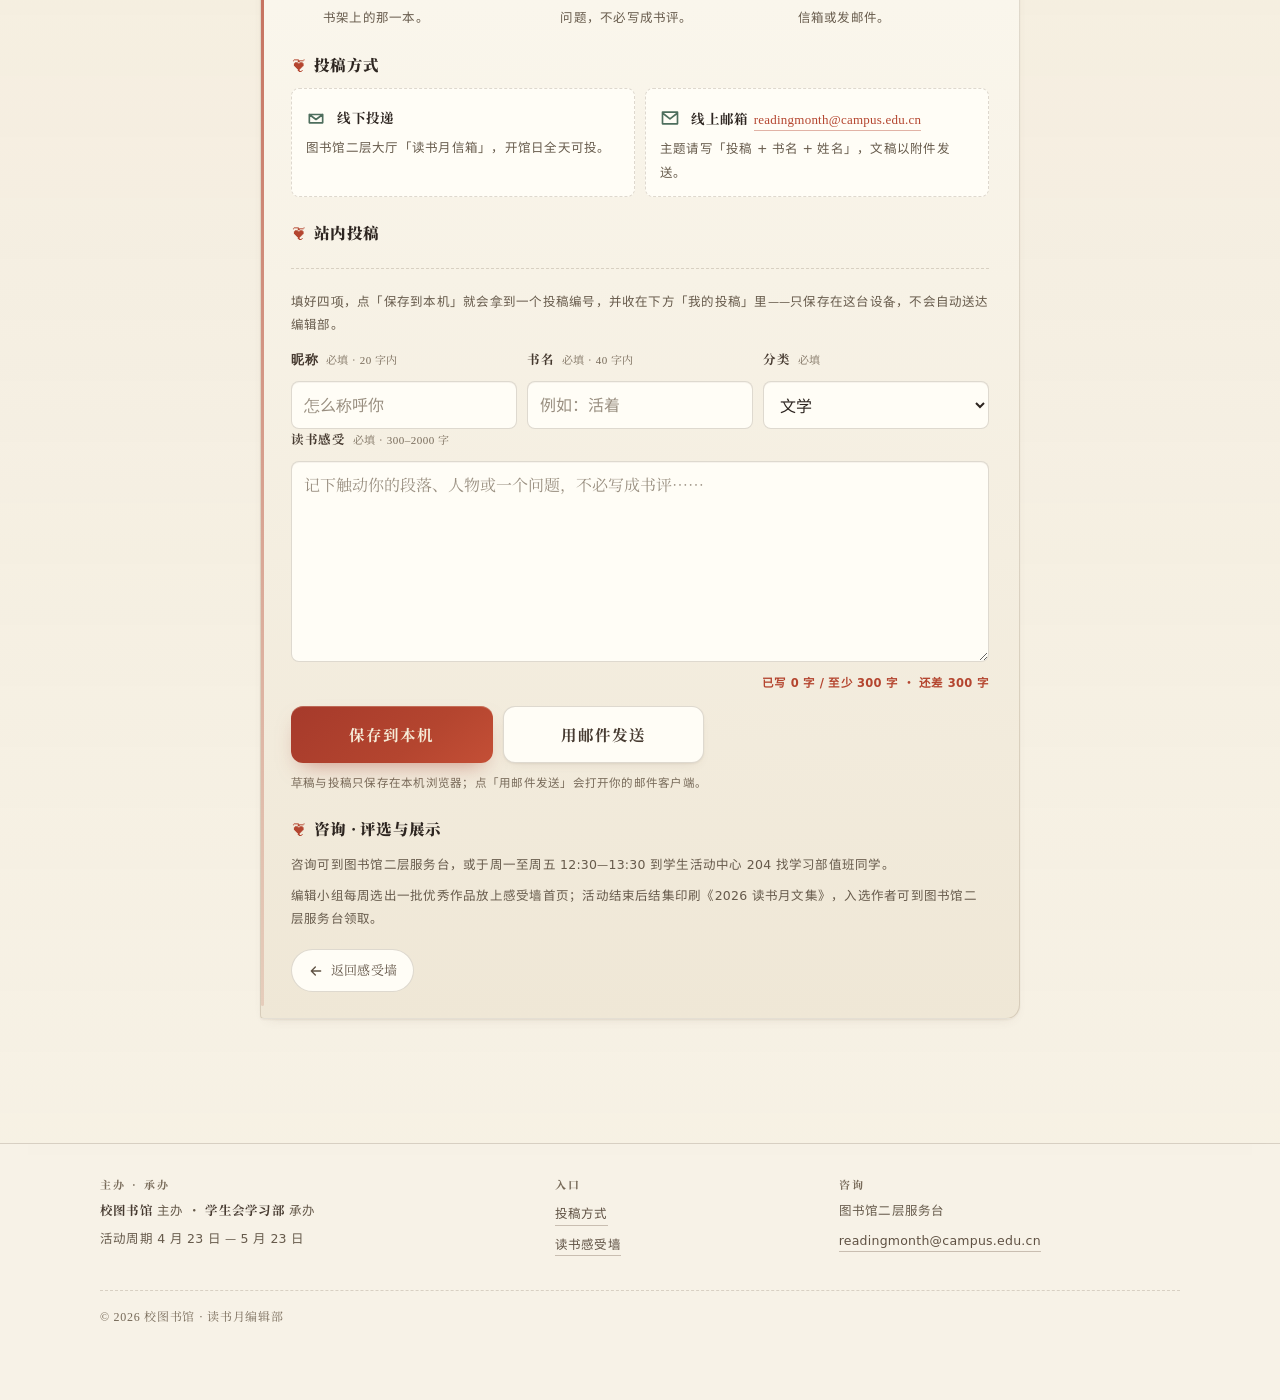
==== commit 2addc7f7: "docs: 记录第 14 轮（81 分，回滚）并登记第 15 轮「动效真实生效」假设 - R14 动效收敛使 overall 83→81（originality/anti_ai 反跌），按规则回滚 -" ====
--- a/index.html
+++ b/index.html
@@ -26,7 +26,7 @@
 <script>try{if(localStorage.getItem('rm-theme')==='night')document.documentElement.dataset.theme='night'}catch(e){}</script>
 <title>2026 校园读书月 · 阅见世界</title>
 <link rel="preload" as="font" type="font/woff" href="fonts/noto-serif-sc-Bold.woff" crossorigin>
-<link rel="stylesheet" href="css/style.css?v=20261028b">
+<link rel="stylesheet" href="css/style.css?v=20261028a">
 <link rel="icon" href="data:image/svg+xml,%3Csvg xmlns='http://www.w3.org/2000/svg' viewBox='0 0 100 100'%3E%3Crect width='100' height='100' rx='18' fill='%23a63a2b'/%3E%3Ctext x='50' y='72' font-size='56' text-anchor='middle' fill='%23f6ecd8' font-family='serif'%3E书%3C/text%3E%3C/svg%3E">
 </head>
 <body class="page-home">
@@ -35,6 +35,17 @@
 
 <!-- 顶部滚动进度条：一道朱砂墨线 -->
 <div class="progress" id="progress" aria-hidden="true"></div>
+
+<!-- 飞书装饰：仅较大屏幕显示 -->
+<div class="page-flock" aria-hidden="true">
+  <svg class="flock" viewBox="0 0 400 160">
+    <path d="M10 40 q14 -10 28 0 q14 -10 28 0" />
+    <path d="M150 100 q12 -9 24 0 q12 -9 24 0" />
+    <path d="M300 30 q11 -8 22 0 q11 -8 22 0" />
+    <path d="M60 120 q10 -7 20 0 q10 -7 20 0" />
+    <path d="M230 130 q13 -9 26 0 q13 -9 26 0" />
+  </svg>
+</div>
 
 <!-- ========== 吸顶导航 ========== -->
 <header class="topbar" id="topbar">
@@ -58,7 +69,9 @@
       <path class="book-page book-page--r" d="M150 26 C182 12 224 12 256 24 L256 156 C224 144 182 144 150 158 Z" fill="none" stroke="currentColor" stroke-width="3" stroke-linejoin="round"/>
       <path d="M150 26 L150 158" stroke="currentColor" stroke-width="3"/>
       <path class="book-line" d="M66 58 C92 50 118 50 136 56" stroke="currentColor" stroke-width="2" stroke-linecap="round"/>
+      <path class="book-line" d="M66 84 C92 76 118 76 136 82" stroke="currentColor" stroke-width="2" stroke-linecap="round"/>
       <path class="book-line" d="M164 56 C182 50 208 50 234 58" stroke="currentColor" stroke-width="2" stroke-linecap="round"/>
+      <path class="book-line" d="M164 82 C182 76 208 76 234 84" stroke="currentColor" stroke-width="2" stroke-linecap="round"/>
       <path class="book-bird" d="M100 8 q7 -5 14 0 q7 -5 14 0" stroke="currentColor" stroke-width="2" fill="none" stroke-linecap="round"/>
       <path class="book-bird" d="M180 16 q6 -4 12 0 q6 -4 12 0" stroke="currentColor" stroke-width="2" fill="none" stroke-linecap="round"/>
     </svg>
@@ -305,7 +318,7 @@
 <script src="js/api.js?v=20261026s"></script>
 <script src="js/ui.js?v=20261026s"></script>
 <script src="js/effects.js?v=20261026s"></script>
-<script src="js/app.js?v=20261028b"></script>
+<script src="js/app.js?v=20261028a"></script>
 <script src="js/submit.js?v=20261026s"></script>
 </body>
 </html>
--- a/css/style.css
+++ b/css/style.css
@@ -164,6 +164,24 @@
   border-color: rgba(180, 69, 47, 0.24);
 }
 
+/* 飞书：手绘小装饰，仅较大屏幕显示 */
+.page-flock {
+  position: fixed; right: -12px; top: 16vh; z-index: 0;
+  width: 320px; opacity: 0.5; pointer-events: none;
+  color: var(--ink-500);
+  display: none;
+}
+.flock { width: 100%; height: auto; }
+.flock path { animation: flywave 9s ease-in-out infinite; }
+.flock path:nth-child(2) { animation-delay: -2s; }
+.flock path:nth-child(3) { animation-delay: -4s; }
+.flock path:nth-child(4) { animation-delay: -6s; }
+.flock path:nth-child(5) { animation-delay: -7.5s; }
+@keyframes flywave {
+  0%, 100% { transform: translate(0, 0); opacity: 0.72; }
+  50%      { transform: translate(-9px, -7px); opacity: 1; }
+}
+
 /* ---------- 4. Hero（读书月介绍页） ---------- */
 .hero {
   position: relative;
@@ -187,32 +205,27 @@
   will-change: transform;
 }
 .book-page { transform-origin: 150px 158px; }
-/* 书页：14s 一次极轻的呼吸，摆幅从 ±2.6° 收到 ±1.3° */
-.book-page--l { animation: pageflip-l 14s ease-in-out infinite; }
-.book-page--r { animation: pageflip-r 14s ease-in-out infinite; }
+.book-page--l { animation: pageflip-l 7.5s ease-in-out infinite; }
+.book-page--r { animation: pageflip-r 7.5s ease-in-out infinite; }
 @keyframes pageflip-l {
   0%, 100% { transform: rotate(0deg); }
-  50%      { transform: rotate(-1.3deg); }
+  50%      { transform: rotate(-2.6deg); }
 }
 @keyframes pageflip-r {
   0%, 100% { transform: rotate(0deg); }
-  50%      { transform: rotate(1.3deg); }
-}
-/* 墨线只留两条（左右各一）：14s 写一次收一次，偏移量减半（90 → 0 → 90，原来是 ±90） */
-.book-line { stroke-dasharray: 90; stroke-dashoffset: 90; animation: inkflow 14s ease-in-out infinite; }
-.book-line:nth-of-type(5) { animation-delay: -7s; }
+  50%      { transform: rotate(2.6deg); }
+}
+.book-line { stroke-dasharray: 90; stroke-dashoffset: 90; animation: inkflow 7.5s ease-in-out infinite; }
+.book-line:nth-of-type(2) { animation-delay: 0.35s; }
+.book-line:nth-of-type(3) { animation-delay: 0.7s; }
+.book-line:nth-of-type(4) { animation-delay: 1.05s; }
 @keyframes inkflow {
   0%       { stroke-dashoffset: 90; }
-  45%, 55% { stroke-dashoffset: 0; }
-  100%     { stroke-dashoffset: 90; }
-}
-/* 飞鸟只留两只：14s 一个来回，位移减半（-9,-7 → -4.5,-3.5） */
-.book-bird { animation: flywave 14s ease-in-out infinite; }
-.book-bird + .book-bird { animation-delay: -7s; }
-@keyframes flywave {
-  0%, 100% { transform: translate(0, 0); opacity: 0.72; }
-  50%      { transform: translate(-4.5px, -3.5px); opacity: 1; }
-}
+  40%, 76% { stroke-dashoffset: 0; }
+  100%     { stroke-dashoffset: -90; }
+}
+.book-bird { animation: flywave 8s ease-in-out infinite; }
+.book-bird:nth-of-type(1) { animation-delay: -3.5s; }
 
 /* 日轮 */
 .hero__sun {
@@ -220,12 +233,11 @@
   width: 52px; height: 52px; border-radius: 50%;
   background: rgba(201, 138, 45, 0.36);
   box-shadow: 0 0 0 14px rgba(201, 138, 45, 0.11), 0 0 0 30px rgba(201, 138, 45, 0.05);
-  /* 日轮只在进场时「升」一次：1.2s 后停在稳定亮度，不再循环呼吸 */
-  animation: sunrise 1.2s var(--ease) both;
+  animation: sunrise 11s ease-in-out infinite;
 }
 @keyframes sunrise {
-  from { transform: translateY(9px) scale(0.95); opacity: 0.28; }
-  to   { transform: translateY(0) scale(1); opacity: 0.62; }
+  0%, 100% { transform: translateY(0) scale(1); opacity: 0.5; }
+  50%      { transform: translateY(-7px) scale(1.05); opacity: 0.8; }
 }
 
 /* 远山 */
@@ -391,13 +403,11 @@
   content: ""; position: absolute; inset: 0;
   background: linear-gradient(100deg, transparent 32%, rgba(246, 236, 216, 0.32), transparent 68%);
   transform: translateX(-130%);
-}
-/* 扫光只在指针停上来（或键盘聚焦）时扫一次 0.6s，播完回到静止 */
-.btn--primary:hover::after,
-.btn--primary:focus-visible::after { animation: sheen 0.6s ease-out; }
+  animation: sheen 4.6s ease-in-out infinite;
+}
 @keyframes sheen {
-  from { transform: translateX(-130%); }
-  to   { transform: translateX(130%); }
+  0%, 58%   { transform: translateX(-130%); }
+  88%, 100% { transform: translateX(130%); }
 }
 .btn__seal {
   display: grid; place-items: center;
@@ -420,14 +430,13 @@
   display: flex; flex-direction: column; align-items: center; gap: 4px;
   color: var(--ink-500);
   font-family: var(--serif); font-size: 11.5px; letter-spacing: 0.22em;
-  /* 只弹一次（0.4s 后 0.55s）：提示到位就停，不再无限吸引注意力 */
-  animation: hint 0.55s var(--ease) 0.4s 1;
+  animation: hint 2.6s ease-in-out infinite;
 }
 .scroll-hint svg { width: 18px; height: 18px; color: var(--vermilion); }
 .scroll-hint.is-hidden { opacity: 0; pointer-events: none; transition: opacity 0.4s; }
 @keyframes hint {
-  0%, 100% { transform: translate(-50%, 0); }
-  45%      { transform: translate(-50%, 4px); }
+  0%, 100% { transform: translate(-50%, 0); opacity: 0.78; }
+  50%      { transform: translate(-50%, 5px); opacity: 1; }
 }
 
 /* 入场动画 */
@@ -455,11 +464,6 @@
   border: 1px solid var(--paper-edge);
   box-shadow: var(--sh-1);
   transform: rotate(-0.5deg);
-  /* 本轮唯一的新增动效：一次性进场（0.46s / 上移 7px，只动 opacity + translate，不改盒子尺寸） */
-  animation: todayIn 0.46s var(--ease) 0.12s backwards;
-}
-@keyframes todayIn {
-  from { opacity: 0; translate: 0 7px; }
 }
 
 /* 封面是 <span>：必须块级，否则桌面端会塌陷（同 .card__media 的坑） */
@@ -558,7 +562,7 @@
 }
 
 @media (prefers-reduced-motion: reduce) {
-  .today__card { transform: none; animation: none; }
+  .today__card { transform: none; }
   .today__link, .today__author, .today__go { transition: none !important; }
 }
 
@@ -720,32 +724,13 @@
   overflow: hidden;
   transform: rotate(var(--tilt));
   /* 只做 backwards 填充：动画结束后把样式交还给普通规则，否则 forwards 的 transform 会压住 hover 抬升 */
-  animation: cardRise 0.5s var(--ease) backwards;
+  animation: cardRise 0.65s var(--ease) backwards;
   transition: box-shadow 0.3s var(--ease);
 }
 .card:nth-child(odd) { --tilt: -0.3deg; }
 .card:nth-child(even) { --tilt: 0.3deg; }
 @keyframes cardRise {
   from { opacity: 0; transform: translateY(16px) rotate(var(--tilt)); }
-}
-/* 首批 8 张（第 1 页）40ms 递增入场：只按位置作用于 #feedList 的前 8 个子节点，
-   第 2 页起追加的卡片不在这条规则里，沿用上面的 cardRise、不加延迟。
-   两点取舍：
-   1) 用 translate 而不是 transform 做位移：fill-mode: both 常驻时会压住桌面端 hover 的 transform 抬升；
-   2) ui.js 的卡片模板自带内联 `animation-delay: min(i,6)*70ms`，只有 !important 能覆盖，
-      所以这里显式声明 40ms 一档，并把第 9 张起（第 2 页及以后）的延迟清零。 */
-#feedList > :nth-child(-n+8) { animation: cardIn 0.46s var(--ease) both; }
-#feedList > :nth-child(1) { animation-delay: 0s !important; }
-#feedList > :nth-child(2) { animation-delay: 40ms !important; }
-#feedList > :nth-child(3) { animation-delay: 80ms !important; }
-#feedList > :nth-child(4) { animation-delay: 120ms !important; }
-#feedList > :nth-child(5) { animation-delay: 160ms !important; }
-#feedList > :nth-child(6) { animation-delay: 200ms !important; }
-#feedList > :nth-child(7) { animation-delay: 240ms !important; }
-#feedList > :nth-child(8) { animation-delay: 280ms !important; }
-#feedList > :nth-child(n+9) { animation-delay: 0s !important; }
-@keyframes cardIn {
-  from { opacity: 0; translate: 0 10px; }
 }
 .card:active { box-shadow: 0 2px 4px rgba(93, 71, 50, 0.1); }
 
@@ -1028,6 +1013,7 @@
   box-shadow: inset 0 1px 0 rgba(246, 236, 216, 0.28), 0 14px 24px -12px rgba(122, 42, 29, 0.6);
   text-align: center;
   clip-path: polygon(0 0, 100% 0, 100% 93%, 50% 100%, 0 93%);
+  animation: fabsway 4.4s ease-in-out infinite;
   transform-origin: 50% 0;
   /* 首屏收起：opacity/visibility 管观感，translate 再把盒子整体移出屏幕，矩形交叠才是真的 0 */
   opacity: 0; visibility: hidden; pointer-events: none; translate: 0 calc(100% + 24px);
@@ -1049,11 +1035,9 @@
   background: rgba(246, 236, 216, 0.38); border-radius: 2px;
 }
 .fab:active { filter: brightness(1.06); }
-/* 不再自己晃：指针停在书签上时轻轻摆一次（0.55s），移开即停 */
-.fab:hover { animation: fabsway 0.55s ease-in-out; }
 @keyframes fabsway {
   0%, 100% { transform: rotate(0deg) translateY(0); }
-  45%      { transform: rotate(1.6deg) translateY(2px); }
+  50%      { transform: rotate(2.2deg) translateY(3px); }
 }
 
 /* ---------- 7. Toast ---------- */
@@ -1396,6 +1380,7 @@
   .fab { right: max(24px, calc(50vw - 320px + 16px)); }
   .back-top { right: max(26px, calc(50vw - 320px + 18px)); }
   .feed__list { gap: 22px; }
+  .page-flock { display: block; }
   .hero__book { right: -8vw; top: 6vh; opacity: 0.32; }
 }
 
@@ -1440,11 +1425,6 @@
   .reveal, .js-reveal { opacity: 1 !important; transform: none !important; }
   .card { opacity: 1 !important; transform: none !important; }
   .cmt { opacity: 1 !important; transform: none !important; }
-  /* 本轮收敛的三个循环（fab 摇摆 / CTA 扫光 / 下滑提示）直接关掉，不入场也不 hover */
-  .fab, .fab:hover, .scroll-hint,
-  .btn--primary::after, .btn--primary:hover::after, .btn--primary:focus-visible::after { animation: none !important; }
-  /* 首批卡片 40ms 递增延迟归零：reduce 下不该为装饰动画空等一瞬 */
-  #feedList > * { animation: none !important; }
 }
 
 
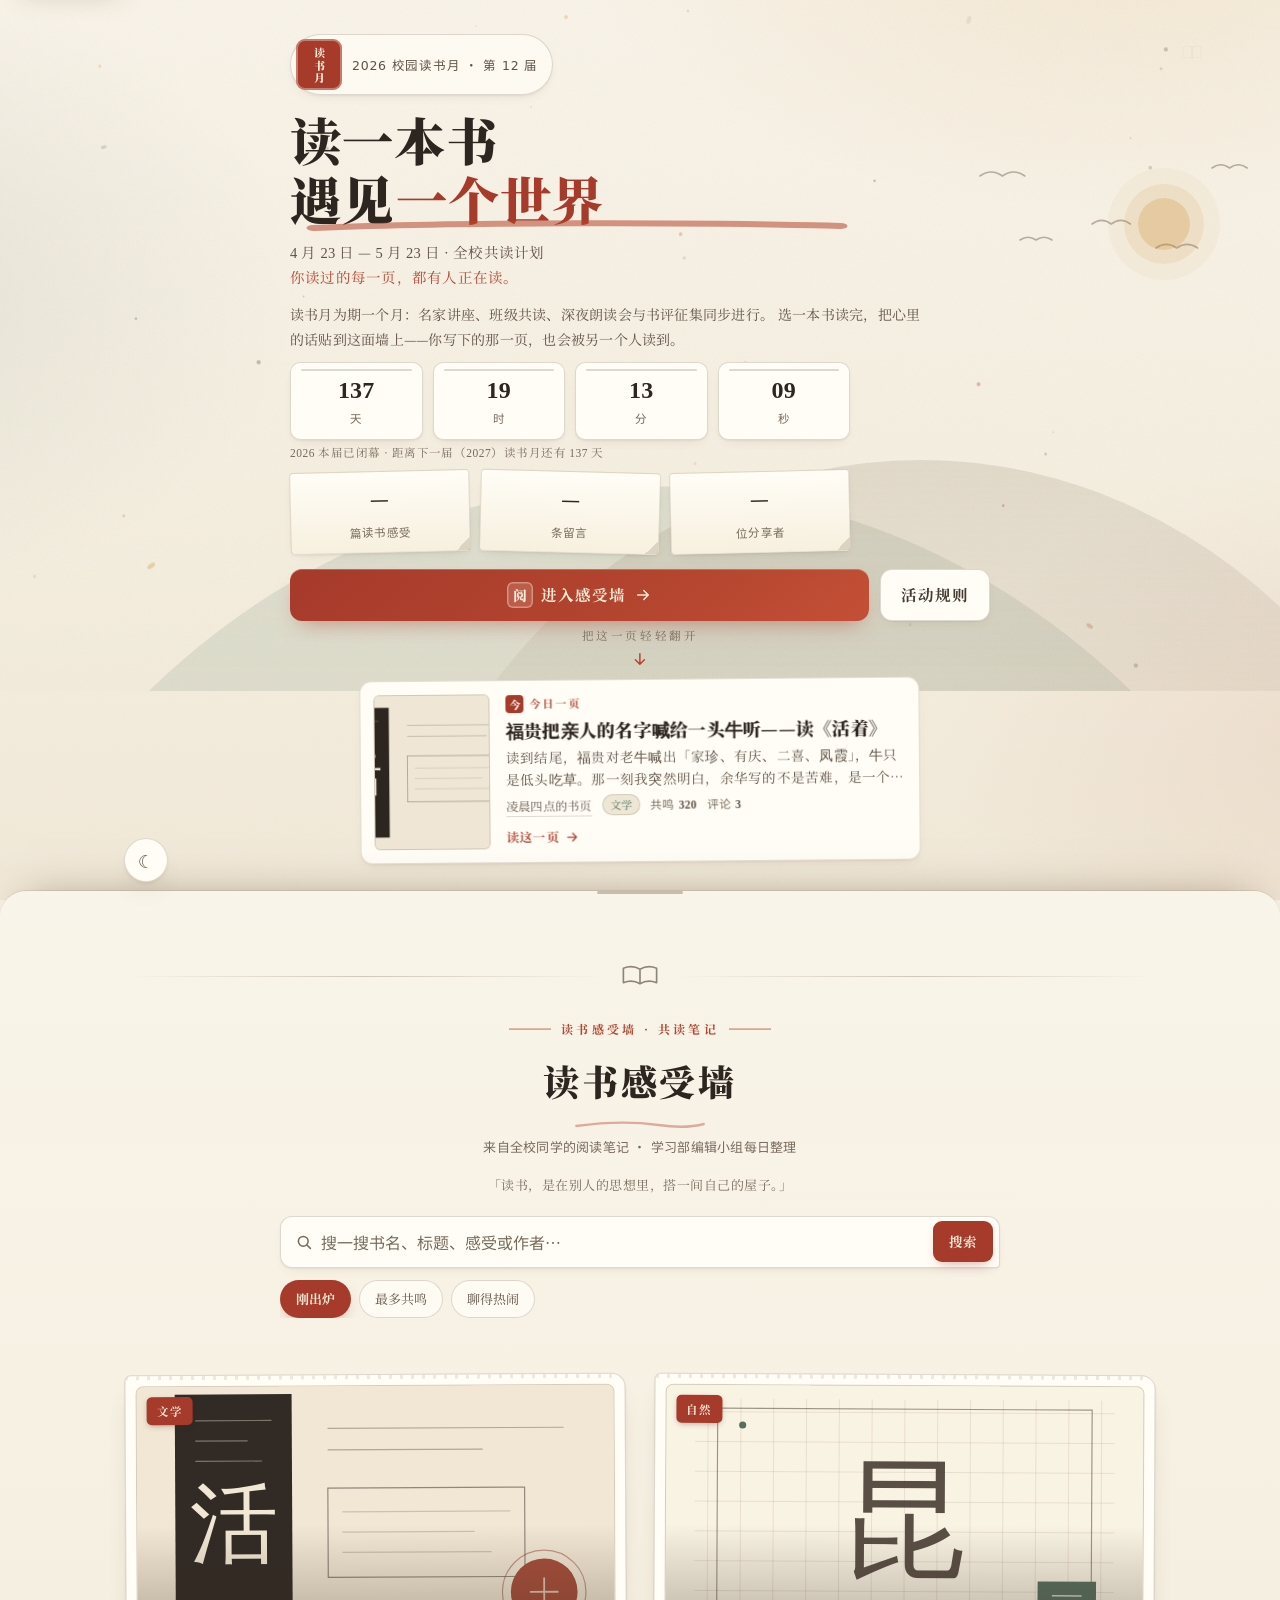
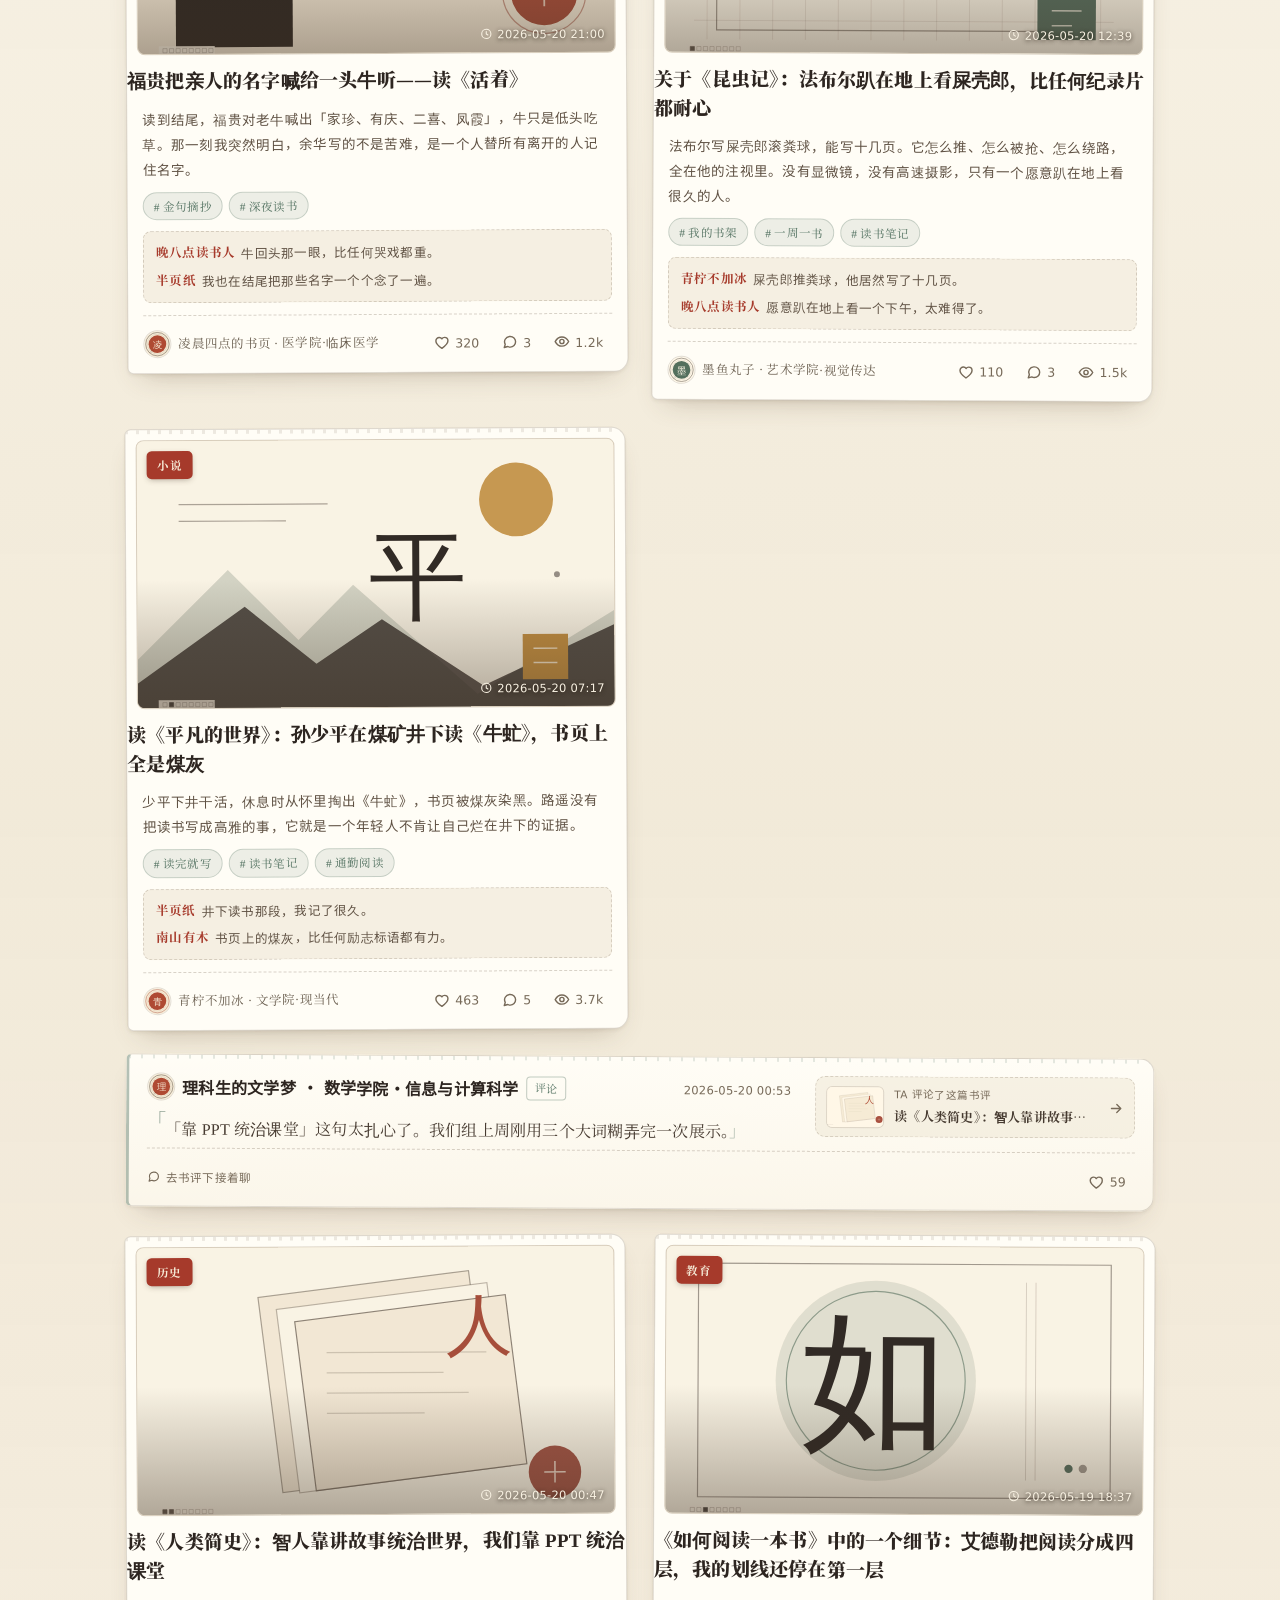
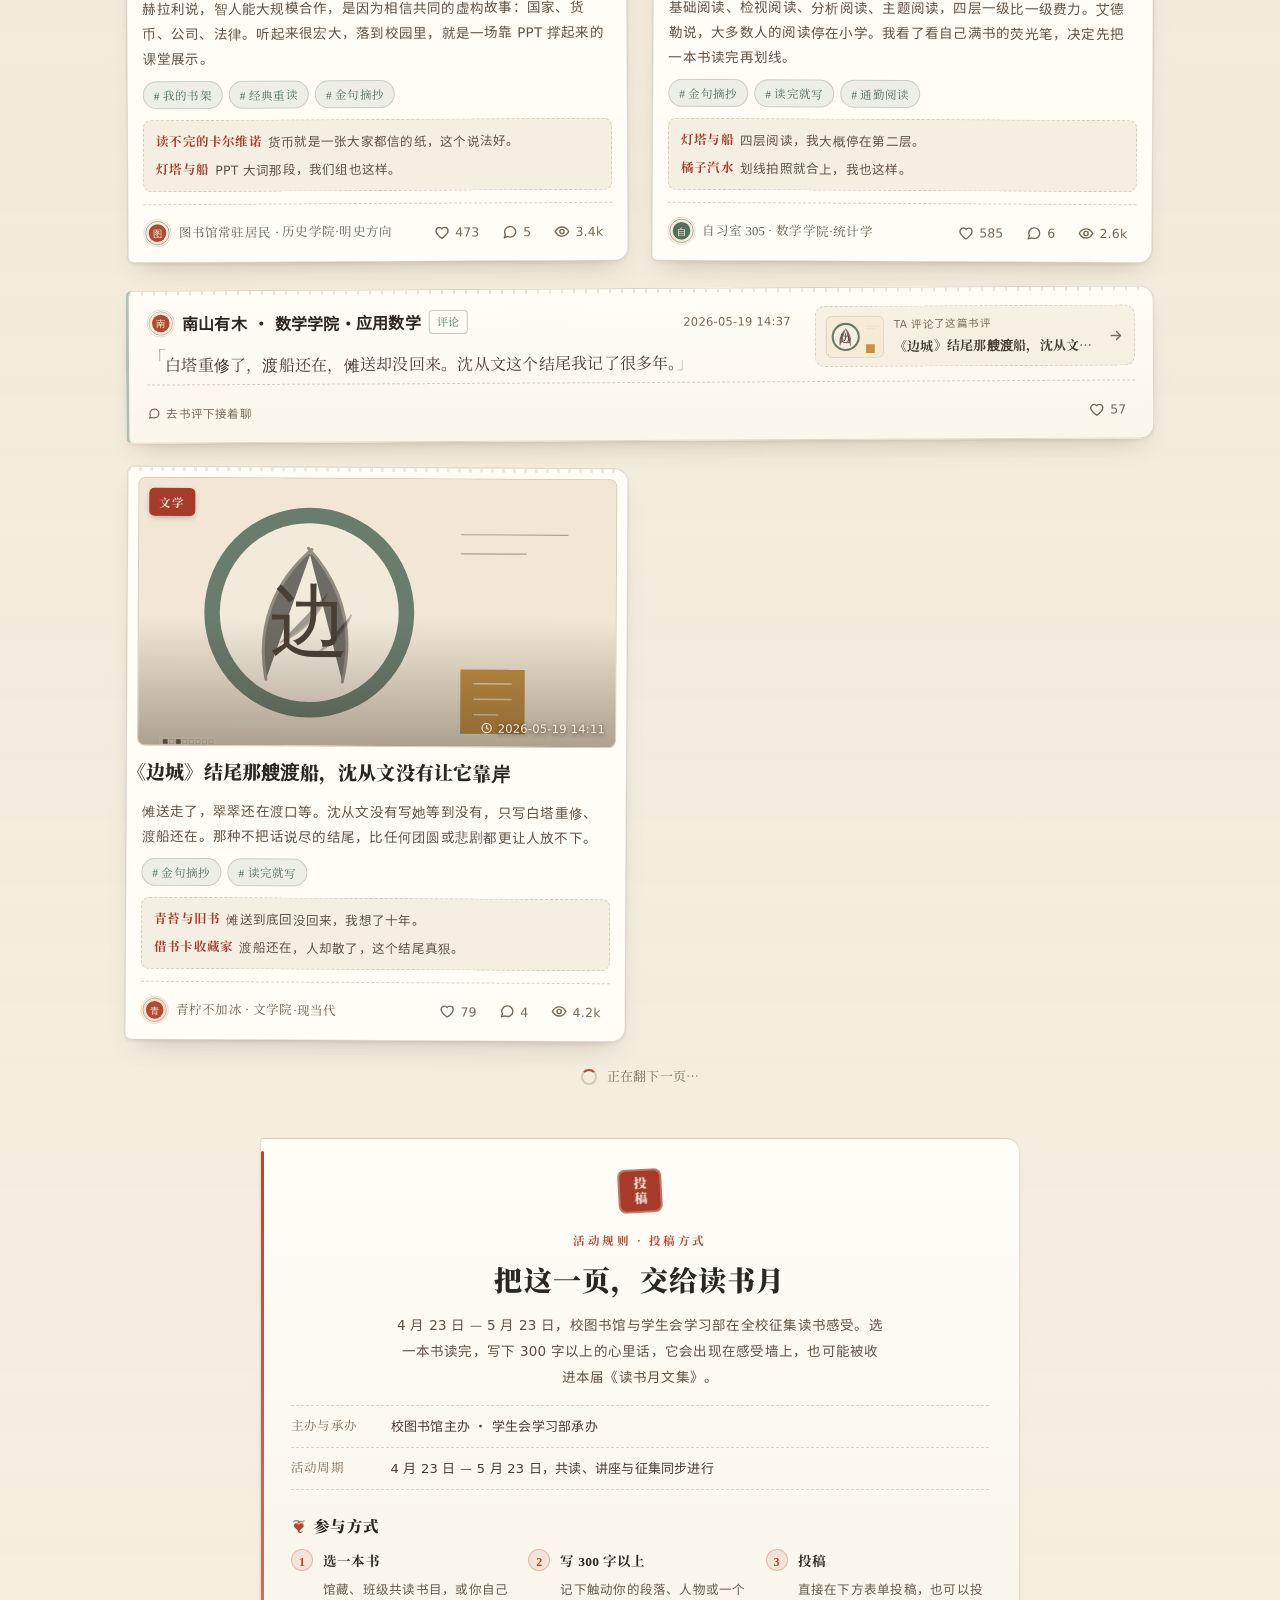
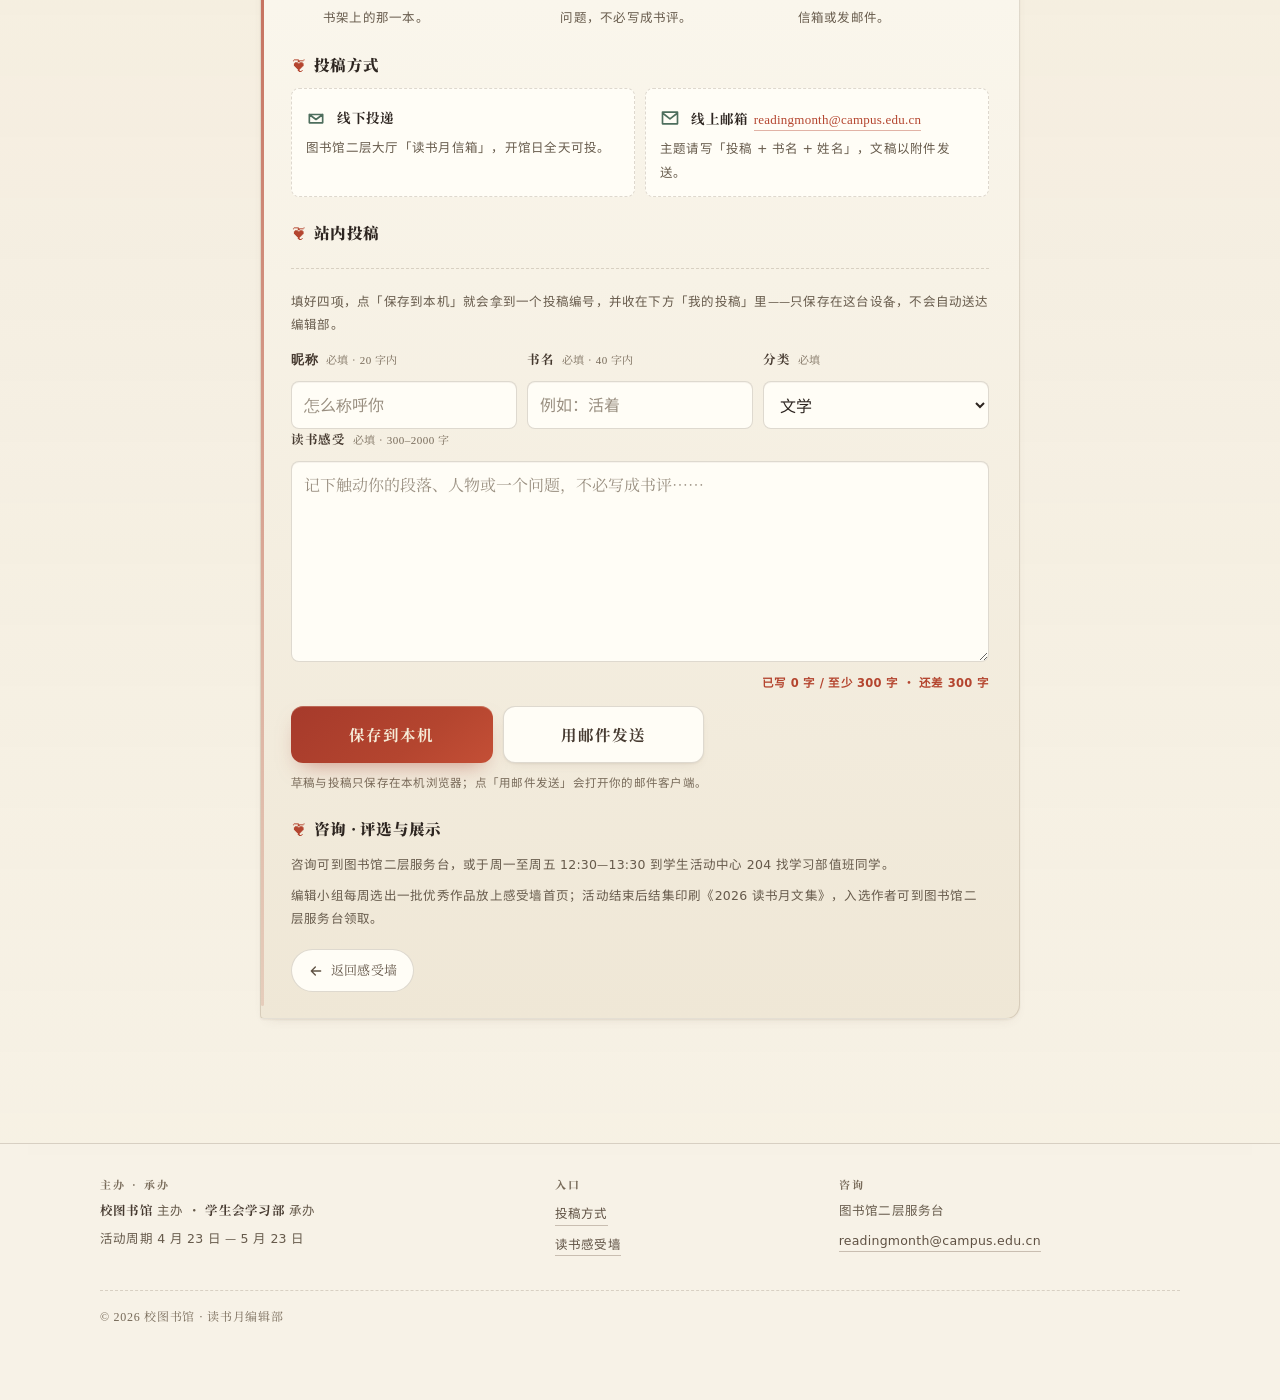
==== commit 0975c247: "fix: 动效真实生效——详情页封面滚动推近改由 JS 驱动，首屏装饰离屏暂停 - 根因：detail.html 的 body 是 overflow:hidden auto，被 Chrome 当作滚动" ====
--- a/index.html
+++ b/index.html
@@ -26,7 +26,7 @@
 <script>try{if(localStorage.getItem('rm-theme')==='night')document.documentElement.dataset.theme='night'}catch(e){}</script>
 <title>2026 校园读书月 · 阅见世界</title>
 <link rel="preload" as="font" type="font/woff" href="fonts/noto-serif-sc-Bold.woff" crossorigin>
-<link rel="stylesheet" href="css/style.css?v=20261028a">
+<link rel="stylesheet" href="css/style.css?v=20261029a">
 <link rel="icon" href="data:image/svg+xml,%3Csvg xmlns='http://www.w3.org/2000/svg' viewBox='0 0 100 100'%3E%3Crect width='100' height='100' rx='18' fill='%23a63a2b'/%3E%3Ctext x='50' y='72' font-size='56' text-anchor='middle' fill='%23f6ecd8' font-family='serif'%3E书%3C/text%3E%3C/svg%3E">
 </head>
 <body class="page-home">
@@ -317,8 +317,8 @@
 <script src="js/config.js?v=20261026s"></script>
 <script src="js/api.js?v=20261026s"></script>
 <script src="js/ui.js?v=20261026s"></script>
-<script src="js/effects.js?v=20261026s"></script>
-<script src="js/app.js?v=20261028a"></script>
+<script src="js/effects.js?v=20261029a"></script>
+<script src="js/app.js?v=20261029a"></script>
 <script src="js/submit.js?v=20261026s"></script>
 </body>
 </html>
--- a/css/style.css
+++ b/css/style.css
@@ -226,6 +226,14 @@
 }
 .book-bird { animation: flywave 8s ease-in-out infinite; }
 .book-bird:nth-of-type(1) { animation-delay: -3.5s; }
+
+/* hero 滚出视口后暂停这些无限循环装饰（effects.js 的 initHeroPause 切类）：
+   保留全部动效与画风，只是不在看不见的地方继续耗合成/绘制 */
+.hero--paused .book-page--l,
+.hero--paused .book-page--r,
+.hero--paused .book-line,
+.hero--paused .book-bird,
+.hero--paused .hero__sun { animation-play-state: paused; }
 
 /* 日轮 */
 .hero__sun {
@@ -1475,6 +1483,10 @@
 .related__item img {
   transition: opacity 0.8s var(--ease), filter 0.9s var(--ease), transform 0.9s var(--ease);
 }
+/* 详情封面由 effects.js 逐帧写 transform，挂 transition 会把推近平滑成粘滞 */
+.article__hero img {
+  transition: opacity 0.8s var(--ease), filter 0.9s var(--ease);
+}
 
 /* 详情页阅读进度 */
 .detail-progress {
@@ -1522,18 +1534,10 @@
   .article { opacity: 1 !important; transform: none !important; }
 }
 
-/* 详情封面：滚动时轻微推近（仅支持滚动驱动动画的浏览器） */
-@supports (animation-timeline: view()) {
-  .article__hero img {
-    animation: heroPan linear both;
-    animation-timeline: view();
-    animation-range: entry 0% cover 55%;
-  }
-  @keyframes heroPan {
-    from { transform: scale(1.07) translateY(-1.5%); }
-    to   { transform: scale(1) translateY(0); }
-  }
-}
+/* 详情封面：滚动推近（由 effects.js 的 initHeroPan 逐帧驱动 transform）
+   原先这里用 @supports (animation-timeline: view())，但本页真正的滚动容器
+   是 html，view() 解析到 body 后进度恒定在 1%，实测三档滚动 transform 不变，
+   属于「有动画没生效」。统一交给 JS 后，行为在任何浏览器都一致。 */
 
 /* ==========================================================================
    12. 夜读模式 + 主题开关 + 书卷细节
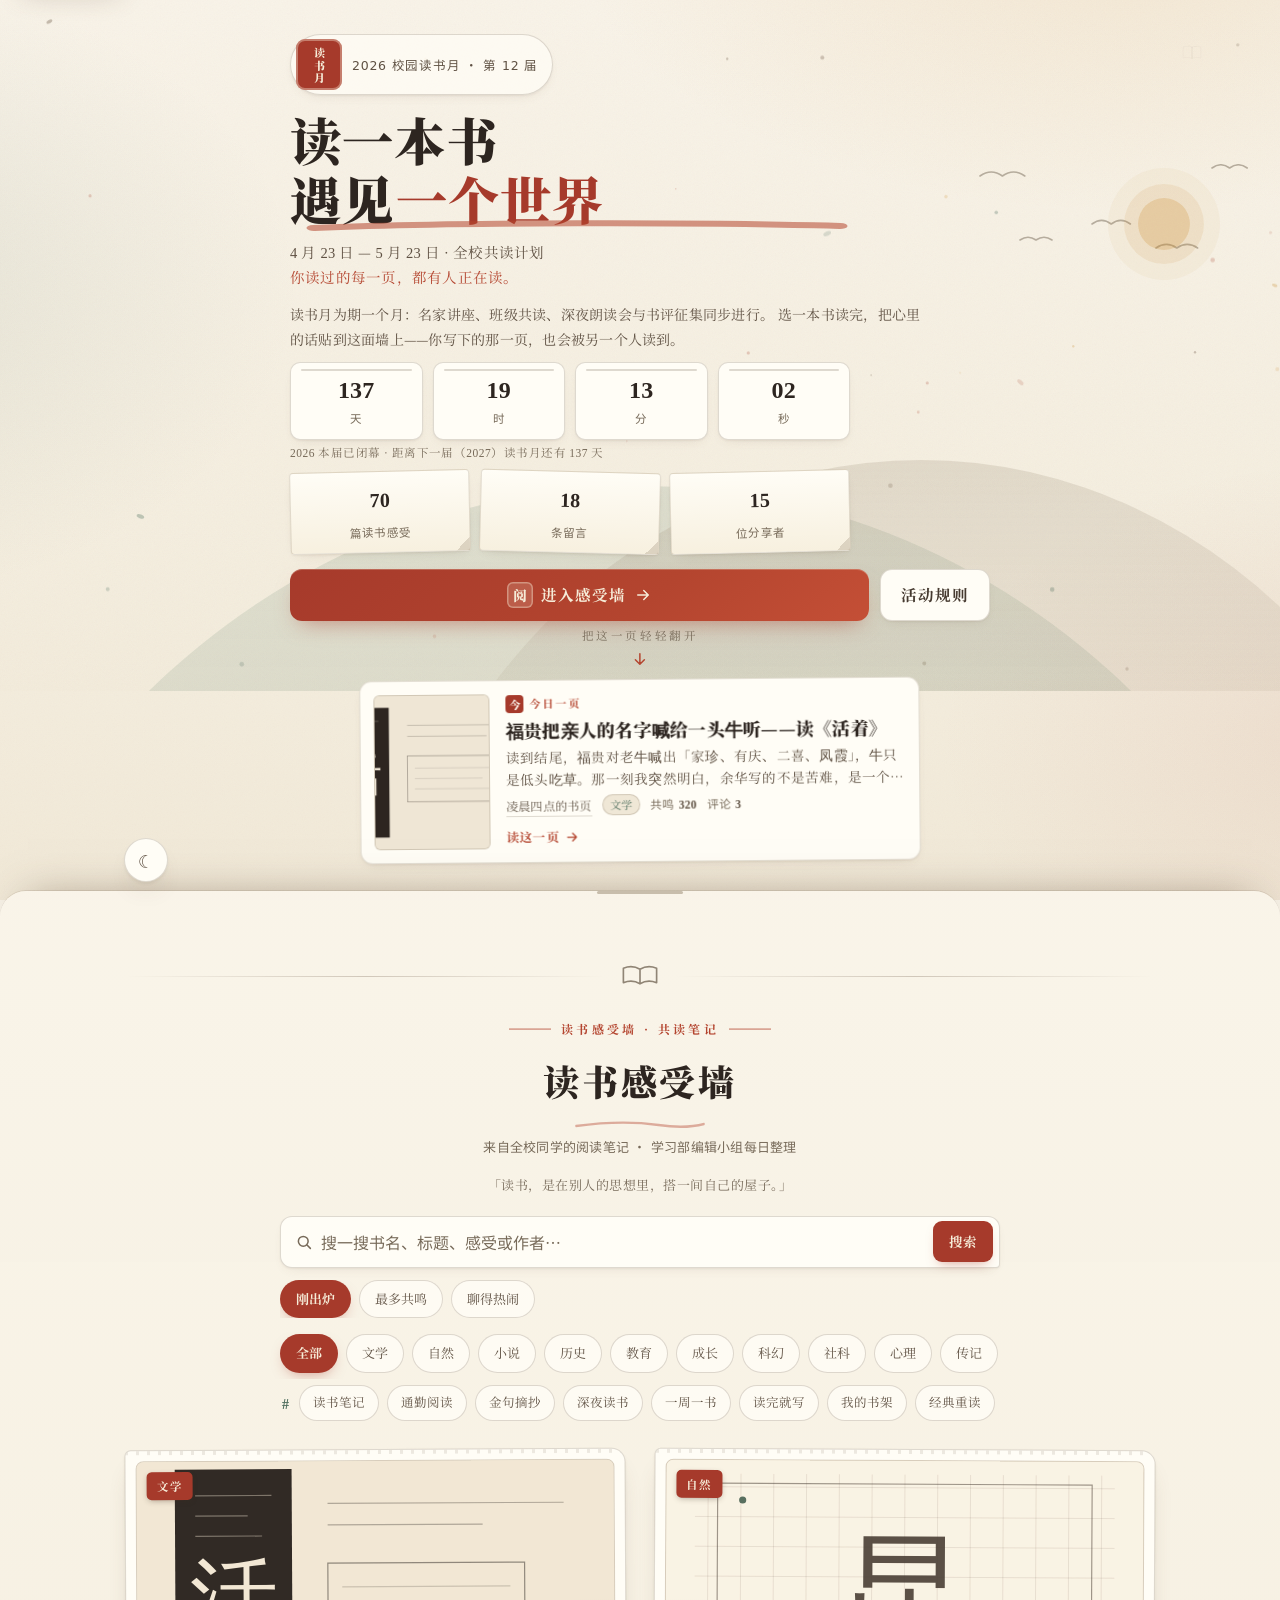
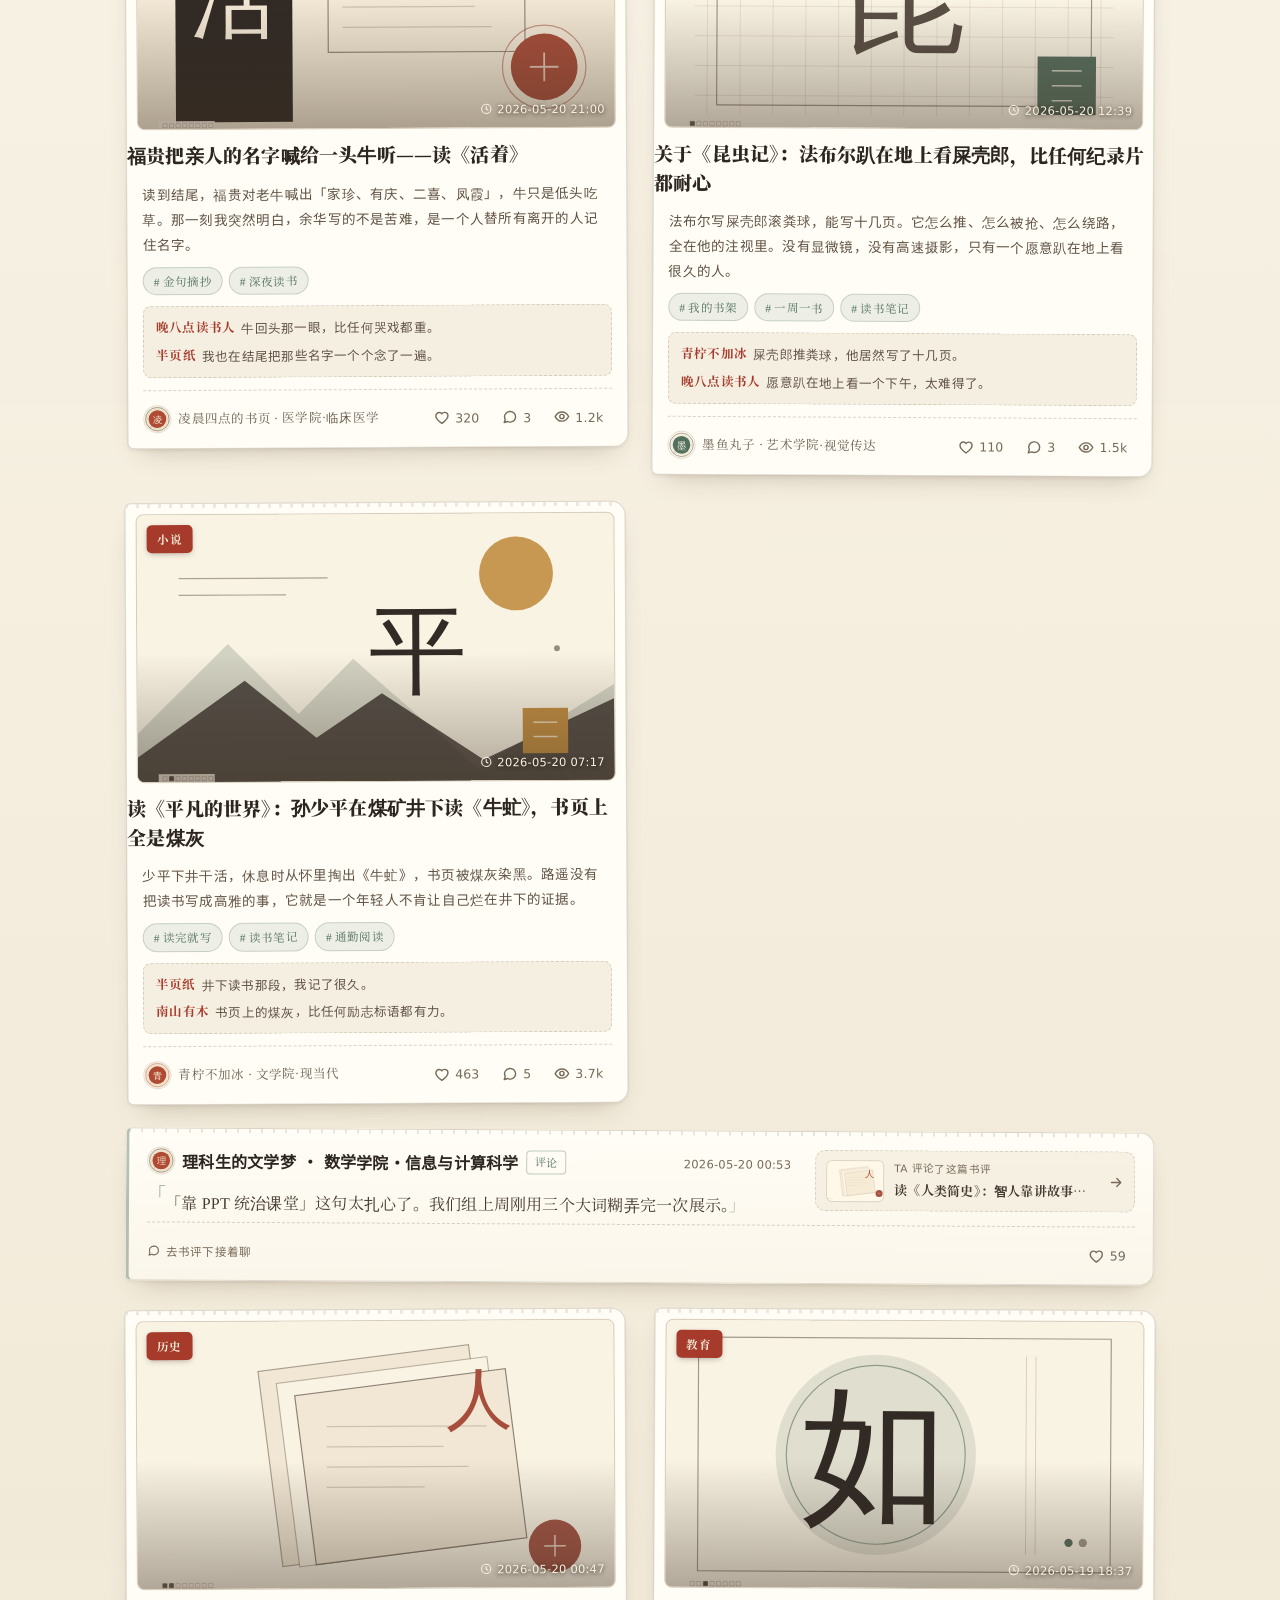
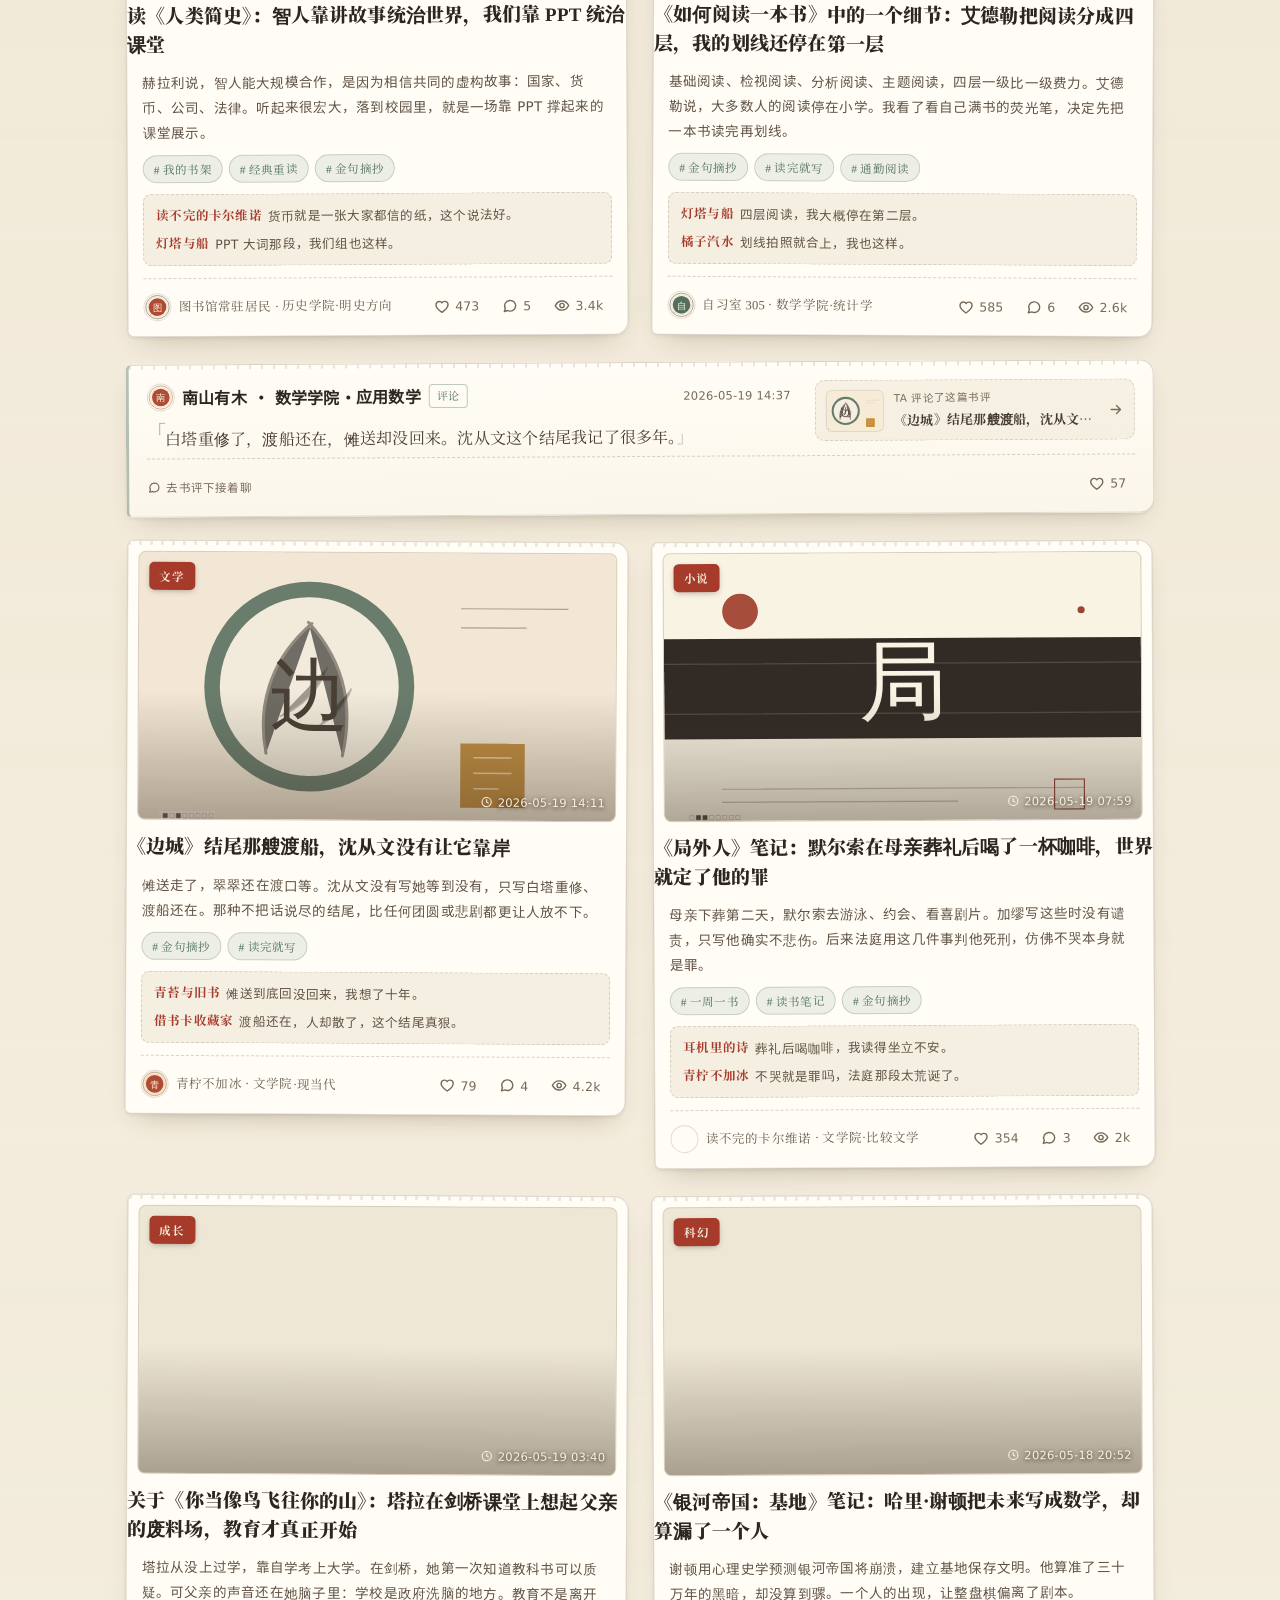
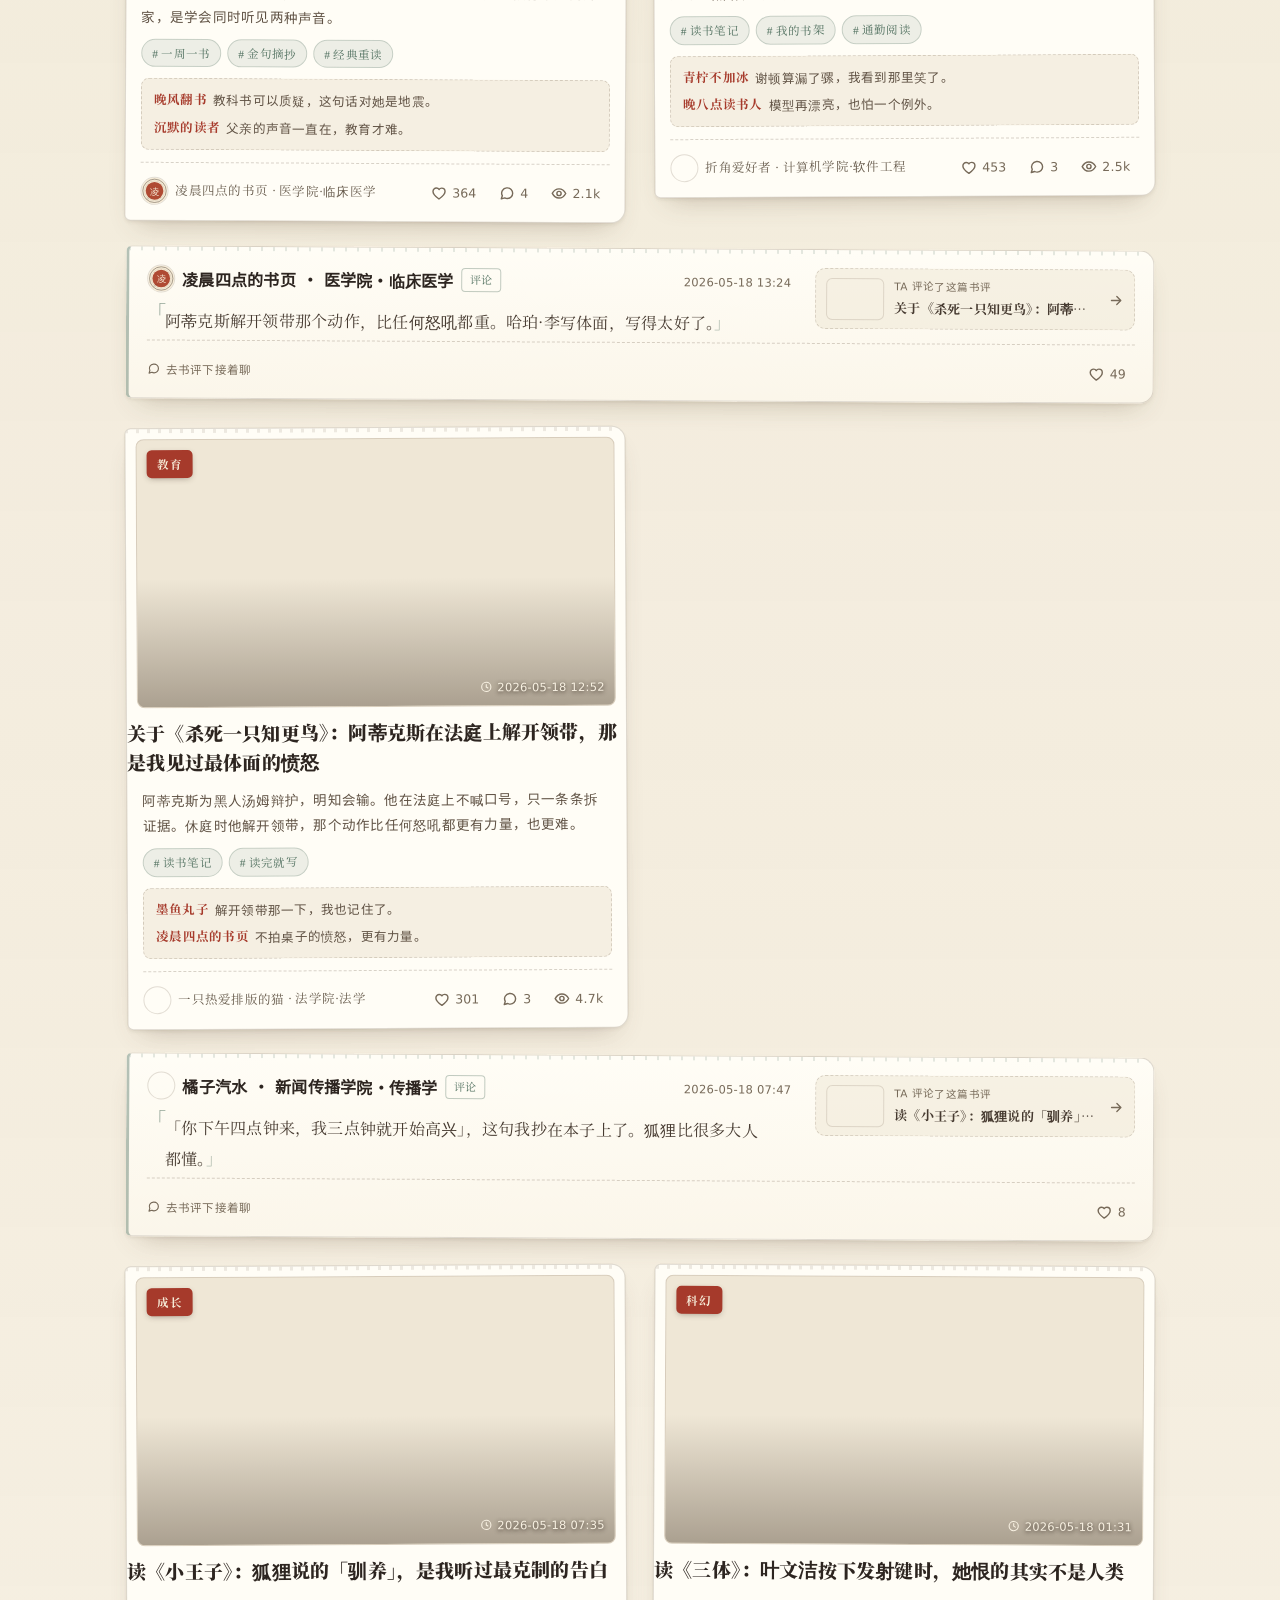
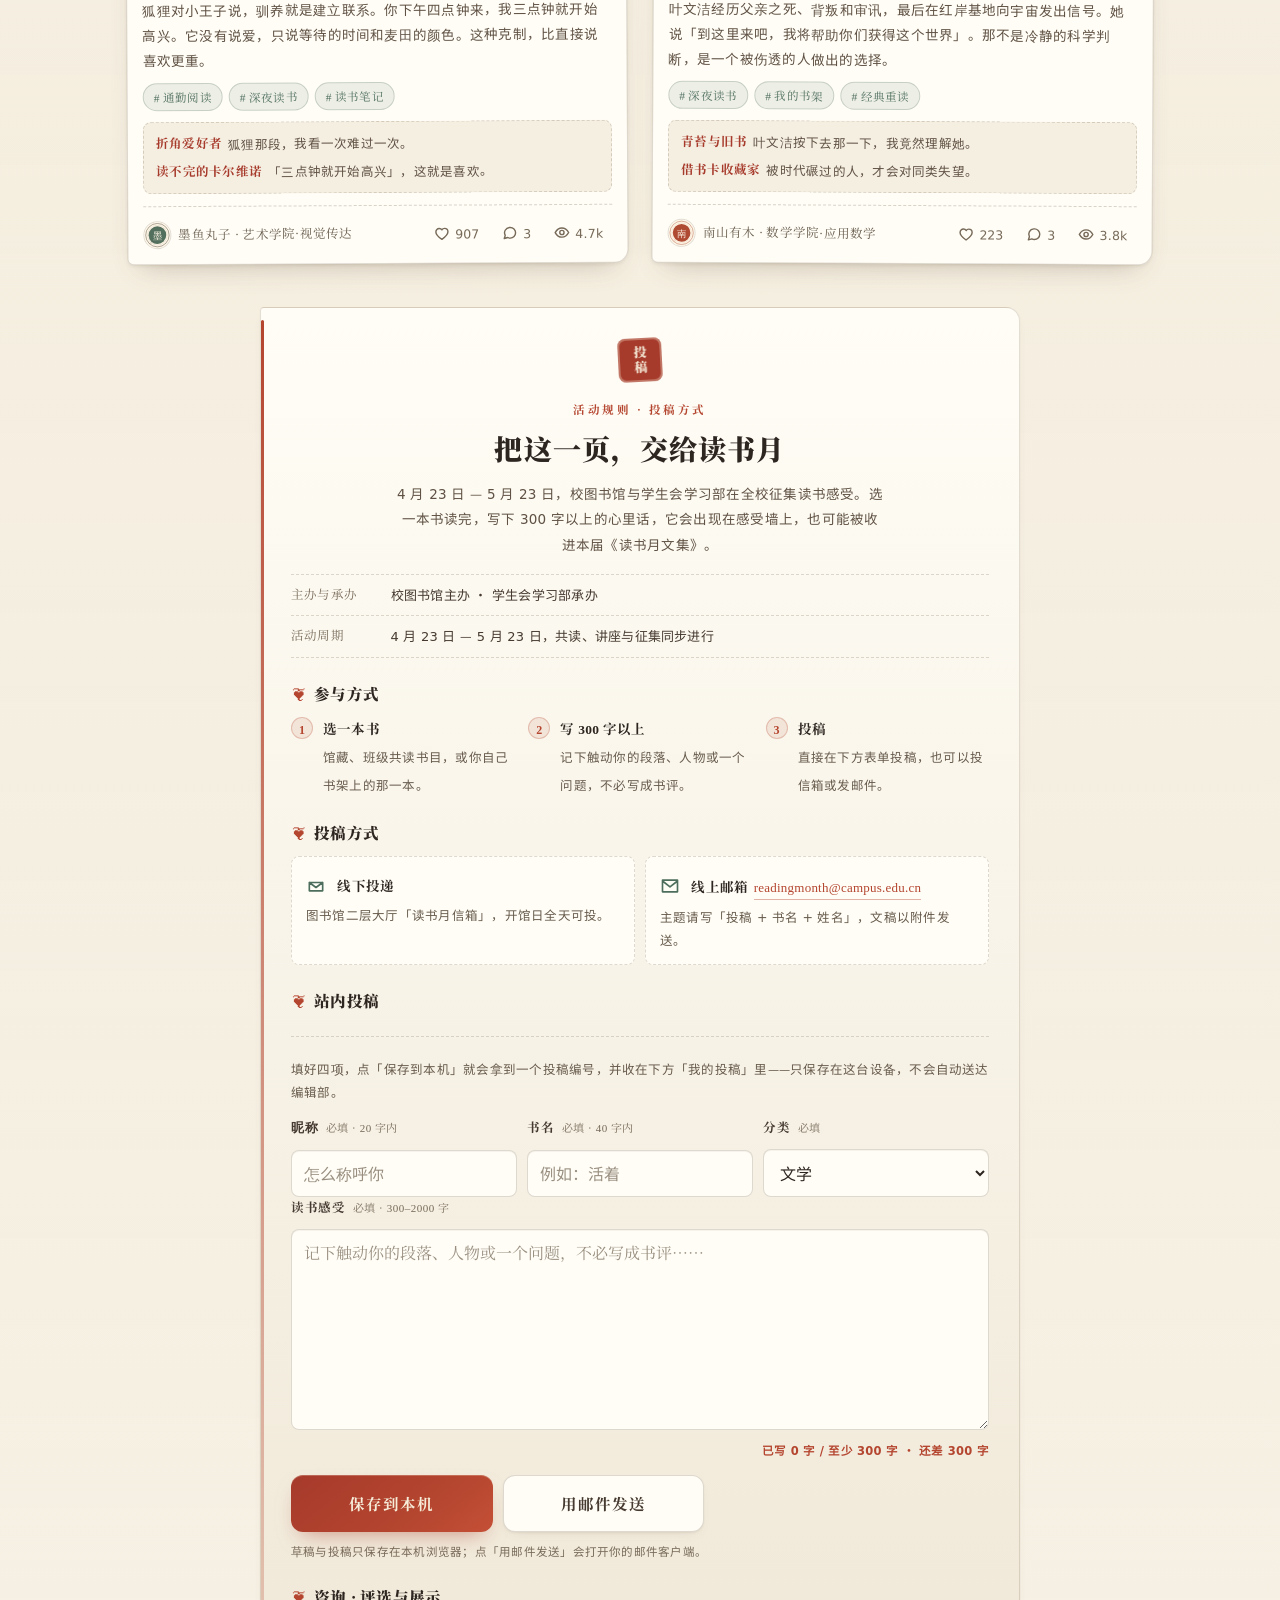
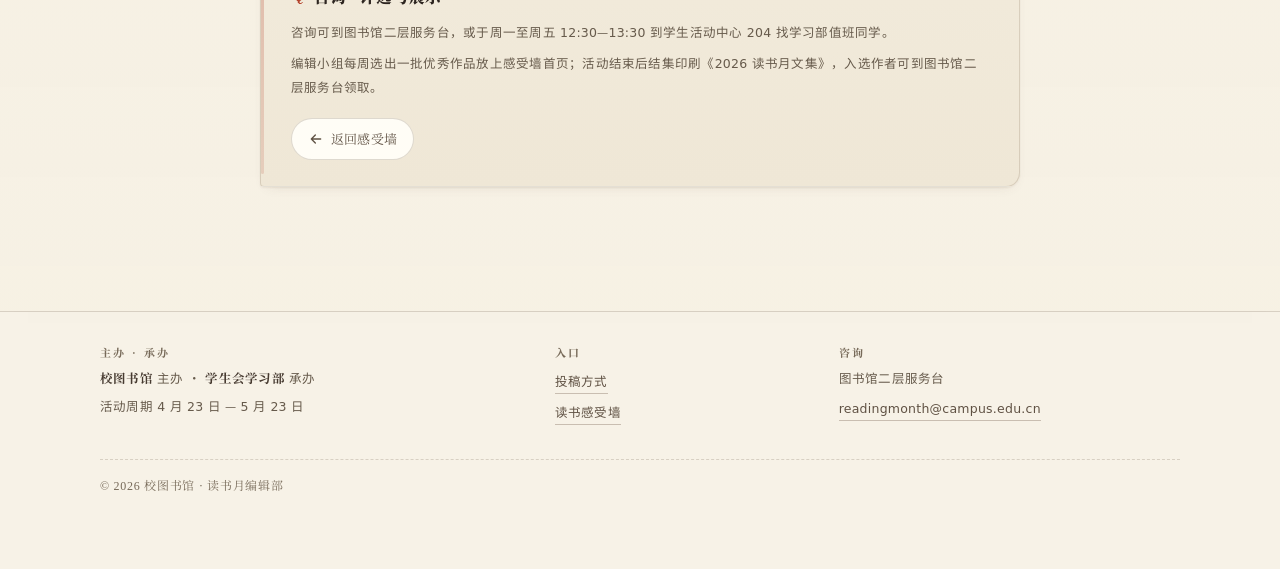
==== commit 48a79a4a: "docs: 记录第 15 轮（82 分，回滚）并登记第 16 轮「首屏统计不再预取全站」假设 - R15 动效修复方向正确（motion_craft 72→84）但 overall 81.5 < 82" ====
--- a/index.html
+++ b/index.html
@@ -26,7 +26,7 @@
 <script>try{if(localStorage.getItem('rm-theme')==='night')document.documentElement.dataset.theme='night'}catch(e){}</script>
 <title>2026 校园读书月 · 阅见世界</title>
 <link rel="preload" as="font" type="font/woff" href="fonts/noto-serif-sc-Bold.woff" crossorigin>
-<link rel="stylesheet" href="css/style.css?v=20261029a">
+<link rel="stylesheet" href="css/style.css?v=20261028a">
 <link rel="icon" href="data:image/svg+xml,%3Csvg xmlns='http://www.w3.org/2000/svg' viewBox='0 0 100 100'%3E%3Crect width='100' height='100' rx='18' fill='%23a63a2b'/%3E%3Ctext x='50' y='72' font-size='56' text-anchor='middle' fill='%23f6ecd8' font-family='serif'%3E书%3C/text%3E%3C/svg%3E">
 </head>
 <body class="page-home">
@@ -317,8 +317,8 @@
 <script src="js/config.js?v=20261026s"></script>
 <script src="js/api.js?v=20261026s"></script>
 <script src="js/ui.js?v=20261026s"></script>
-<script src="js/effects.js?v=20261029a"></script>
-<script src="js/app.js?v=20261029a"></script>
+<script src="js/effects.js?v=20261026s"></script>
+<script src="js/app.js?v=20261028a"></script>
 <script src="js/submit.js?v=20261026s"></script>
 </body>
 </html>
--- a/css/style.css
+++ b/css/style.css
@@ -226,14 +226,6 @@
 }
 .book-bird { animation: flywave 8s ease-in-out infinite; }
 .book-bird:nth-of-type(1) { animation-delay: -3.5s; }
-
-/* hero 滚出视口后暂停这些无限循环装饰（effects.js 的 initHeroPause 切类）：
-   保留全部动效与画风，只是不在看不见的地方继续耗合成/绘制 */
-.hero--paused .book-page--l,
-.hero--paused .book-page--r,
-.hero--paused .book-line,
-.hero--paused .book-bird,
-.hero--paused .hero__sun { animation-play-state: paused; }
 
 /* 日轮 */
 .hero__sun {
@@ -1483,10 +1475,6 @@
 .related__item img {
   transition: opacity 0.8s var(--ease), filter 0.9s var(--ease), transform 0.9s var(--ease);
 }
-/* 详情封面由 effects.js 逐帧写 transform，挂 transition 会把推近平滑成粘滞 */
-.article__hero img {
-  transition: opacity 0.8s var(--ease), filter 0.9s var(--ease);
-}
 
 /* 详情页阅读进度 */
 .detail-progress {
@@ -1534,10 +1522,18 @@
   .article { opacity: 1 !important; transform: none !important; }
 }
 
-/* 详情封面：滚动推近（由 effects.js 的 initHeroPan 逐帧驱动 transform）
-   原先这里用 @supports (animation-timeline: view())，但本页真正的滚动容器
-   是 html，view() 解析到 body 后进度恒定在 1%，实测三档滚动 transform 不变，
-   属于「有动画没生效」。统一交给 JS 后，行为在任何浏览器都一致。 */
+/* 详情封面：滚动时轻微推近（仅支持滚动驱动动画的浏览器） */
+@supports (animation-timeline: view()) {
+  .article__hero img {
+    animation: heroPan linear both;
+    animation-timeline: view();
+    animation-range: entry 0% cover 55%;
+  }
+  @keyframes heroPan {
+    from { transform: scale(1.07) translateY(-1.5%); }
+    to   { transform: scale(1) translateY(0); }
+  }
+}
 
 /* ==========================================================================
    12. 夜读模式 + 主题开关 + 书卷细节
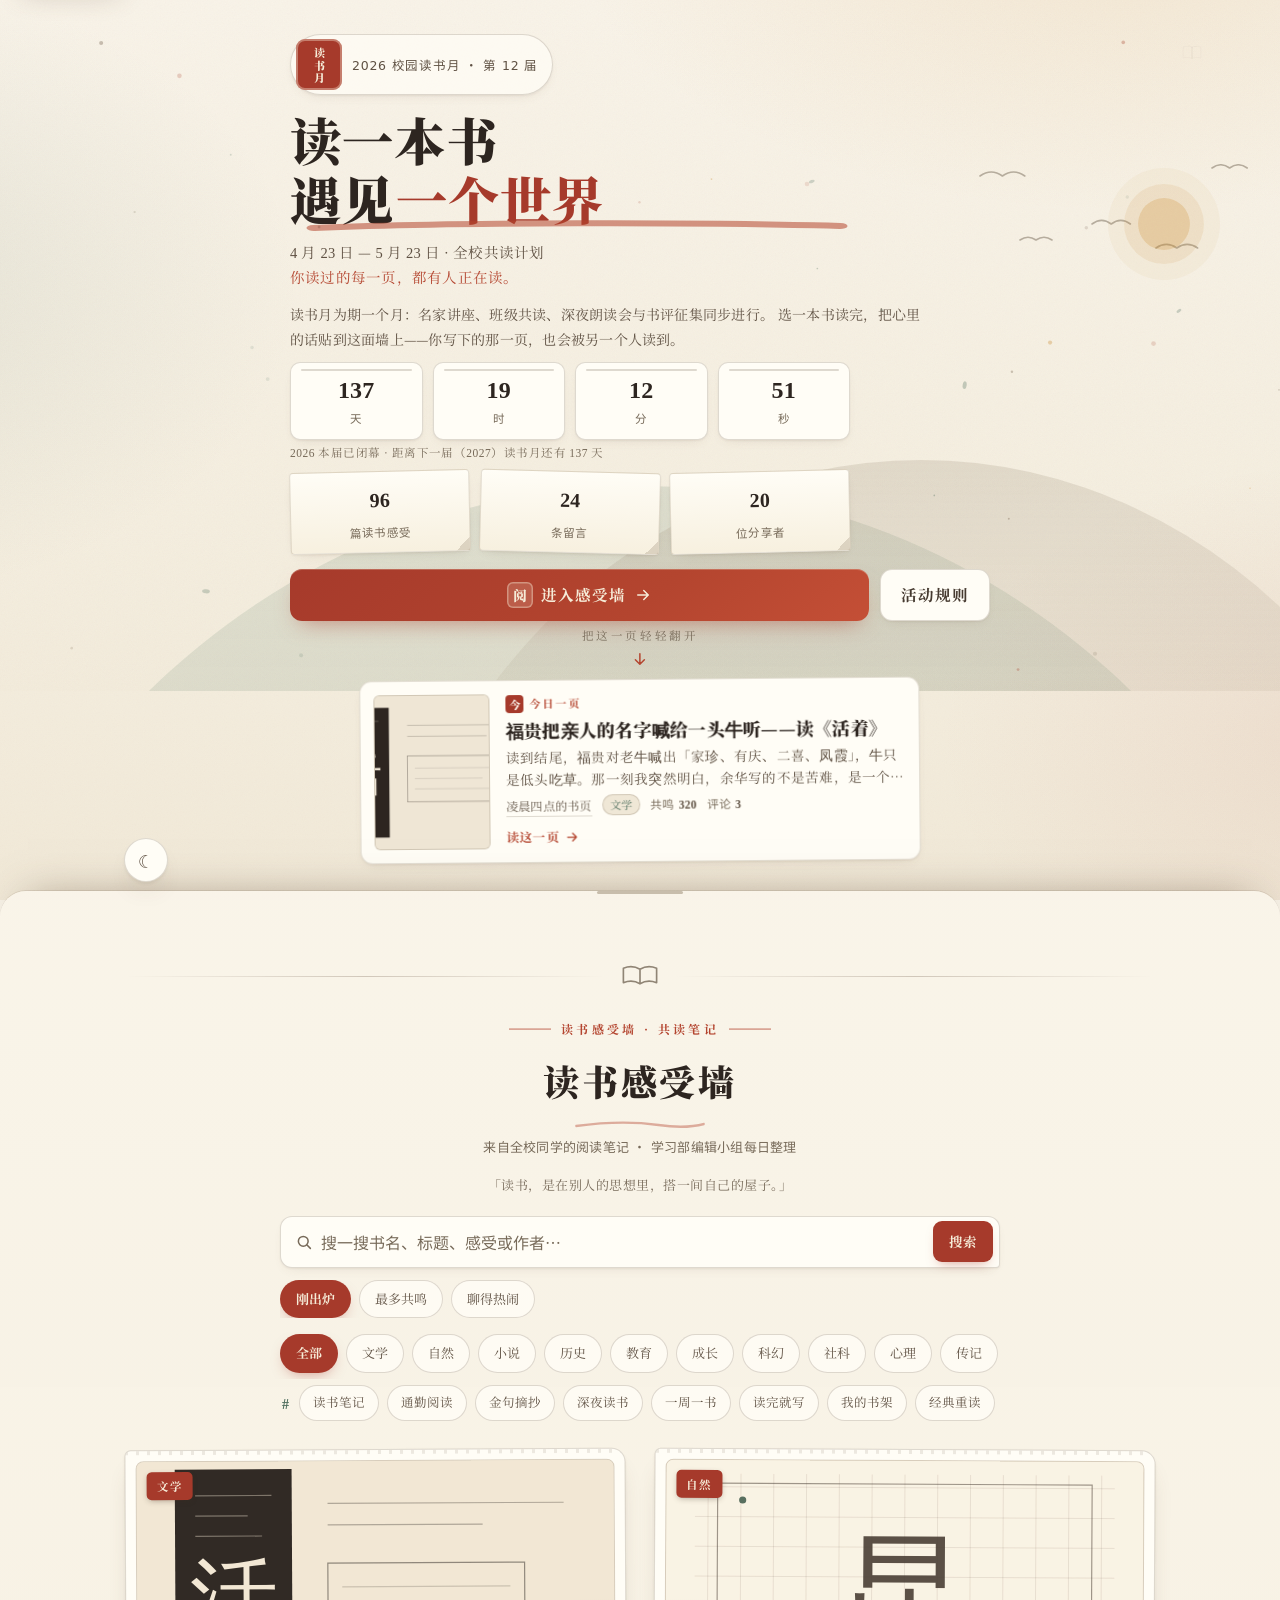
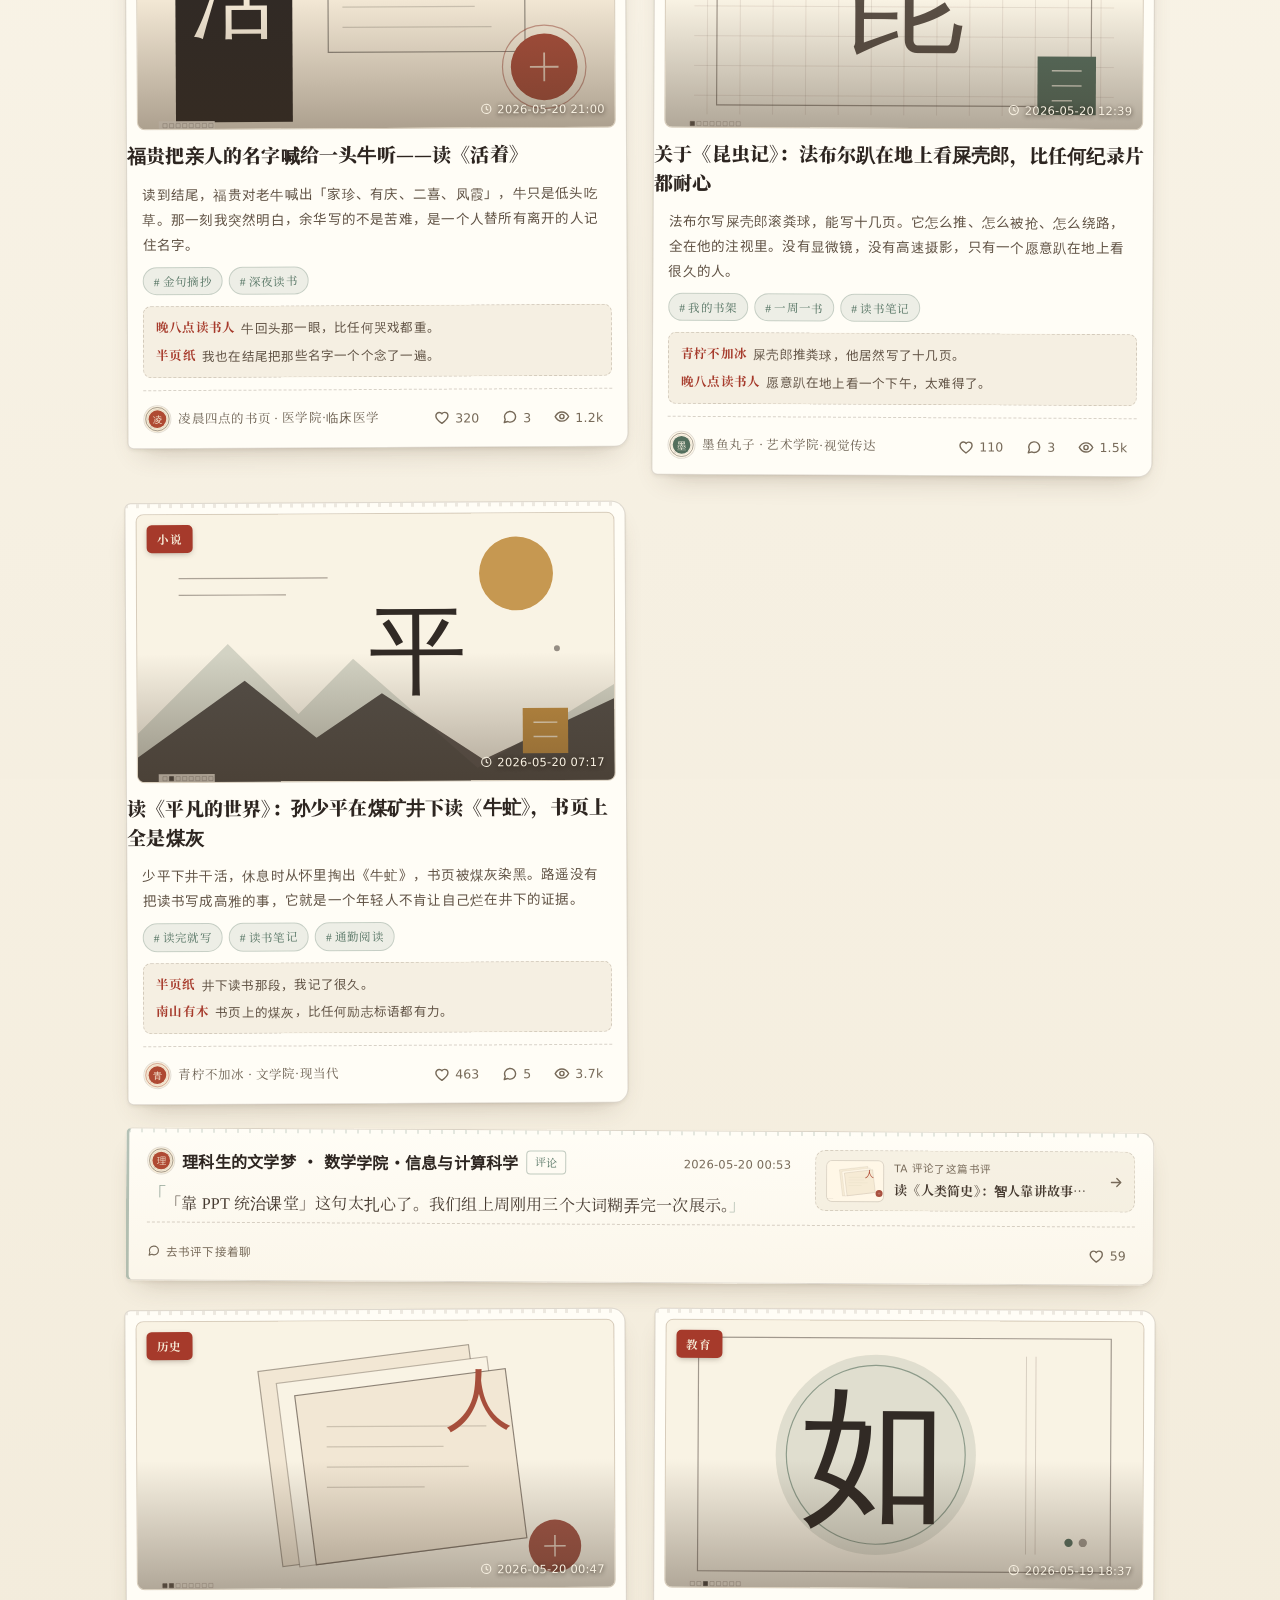
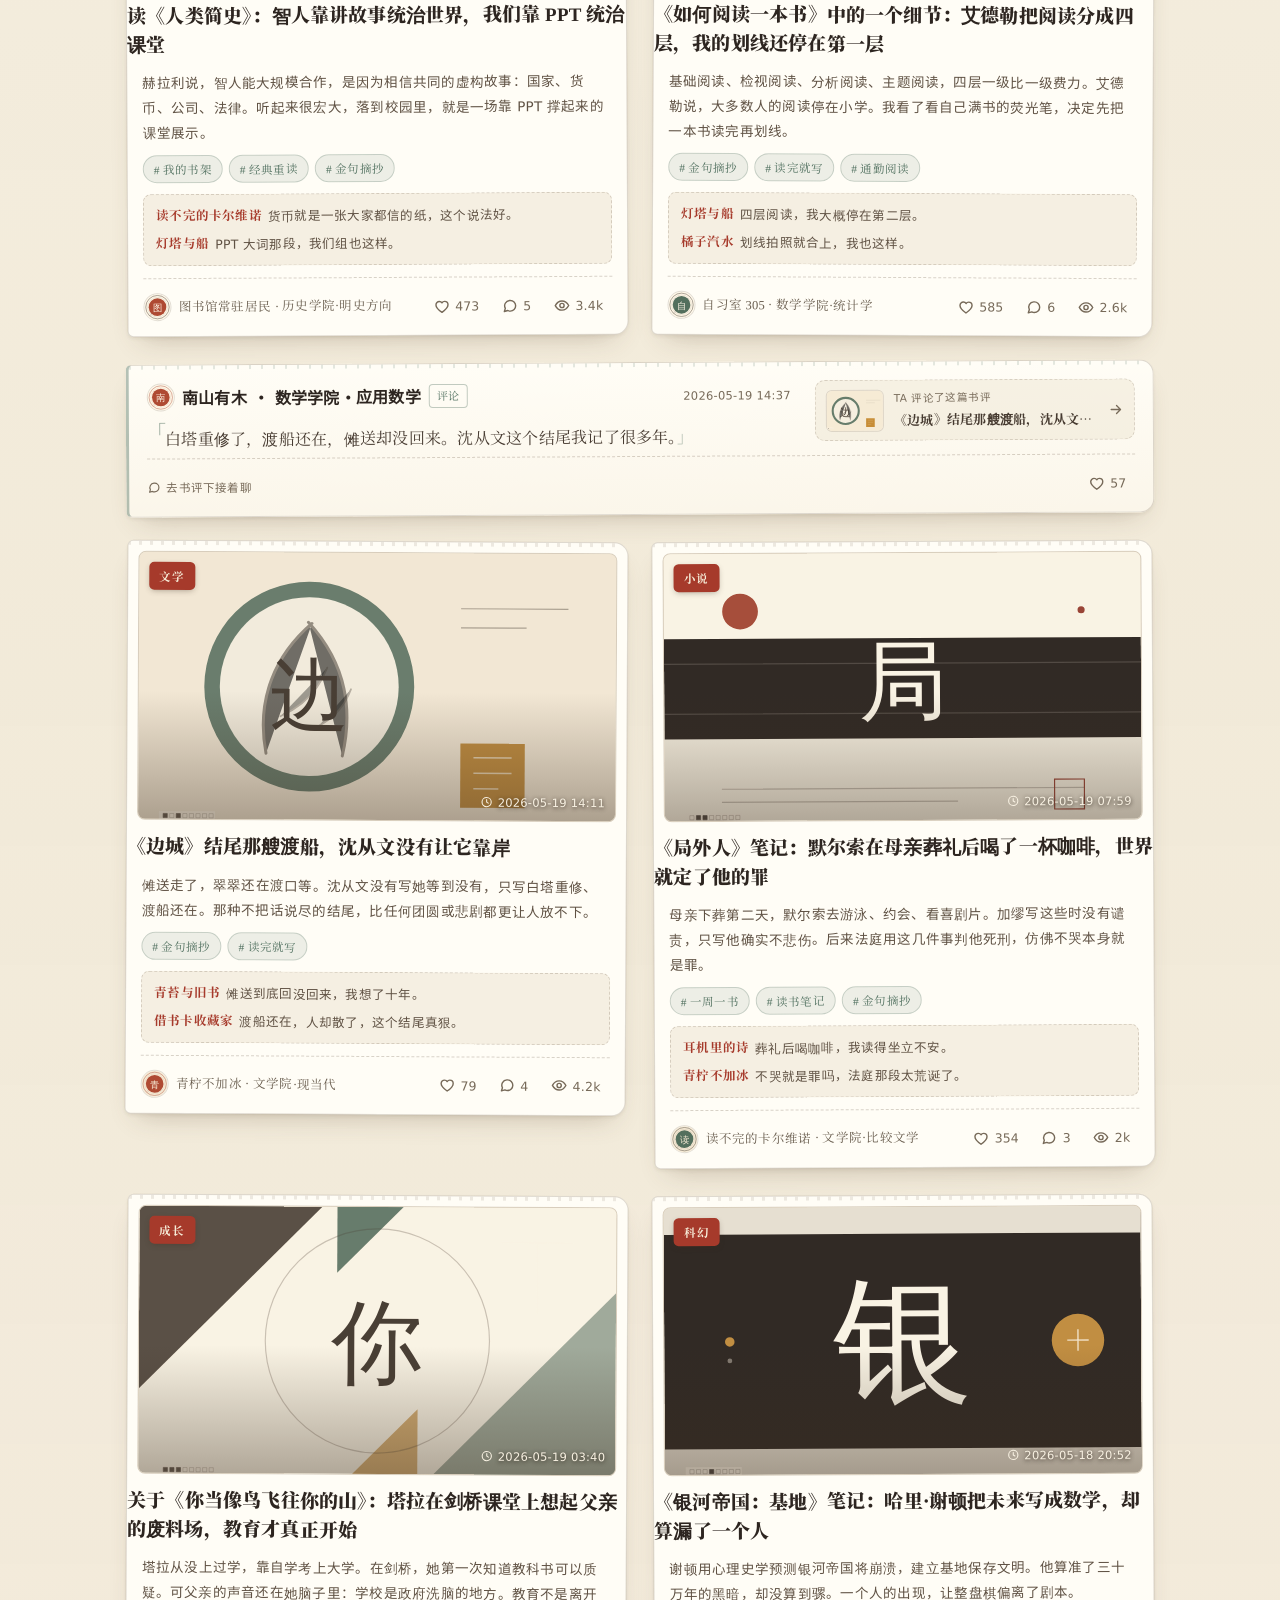
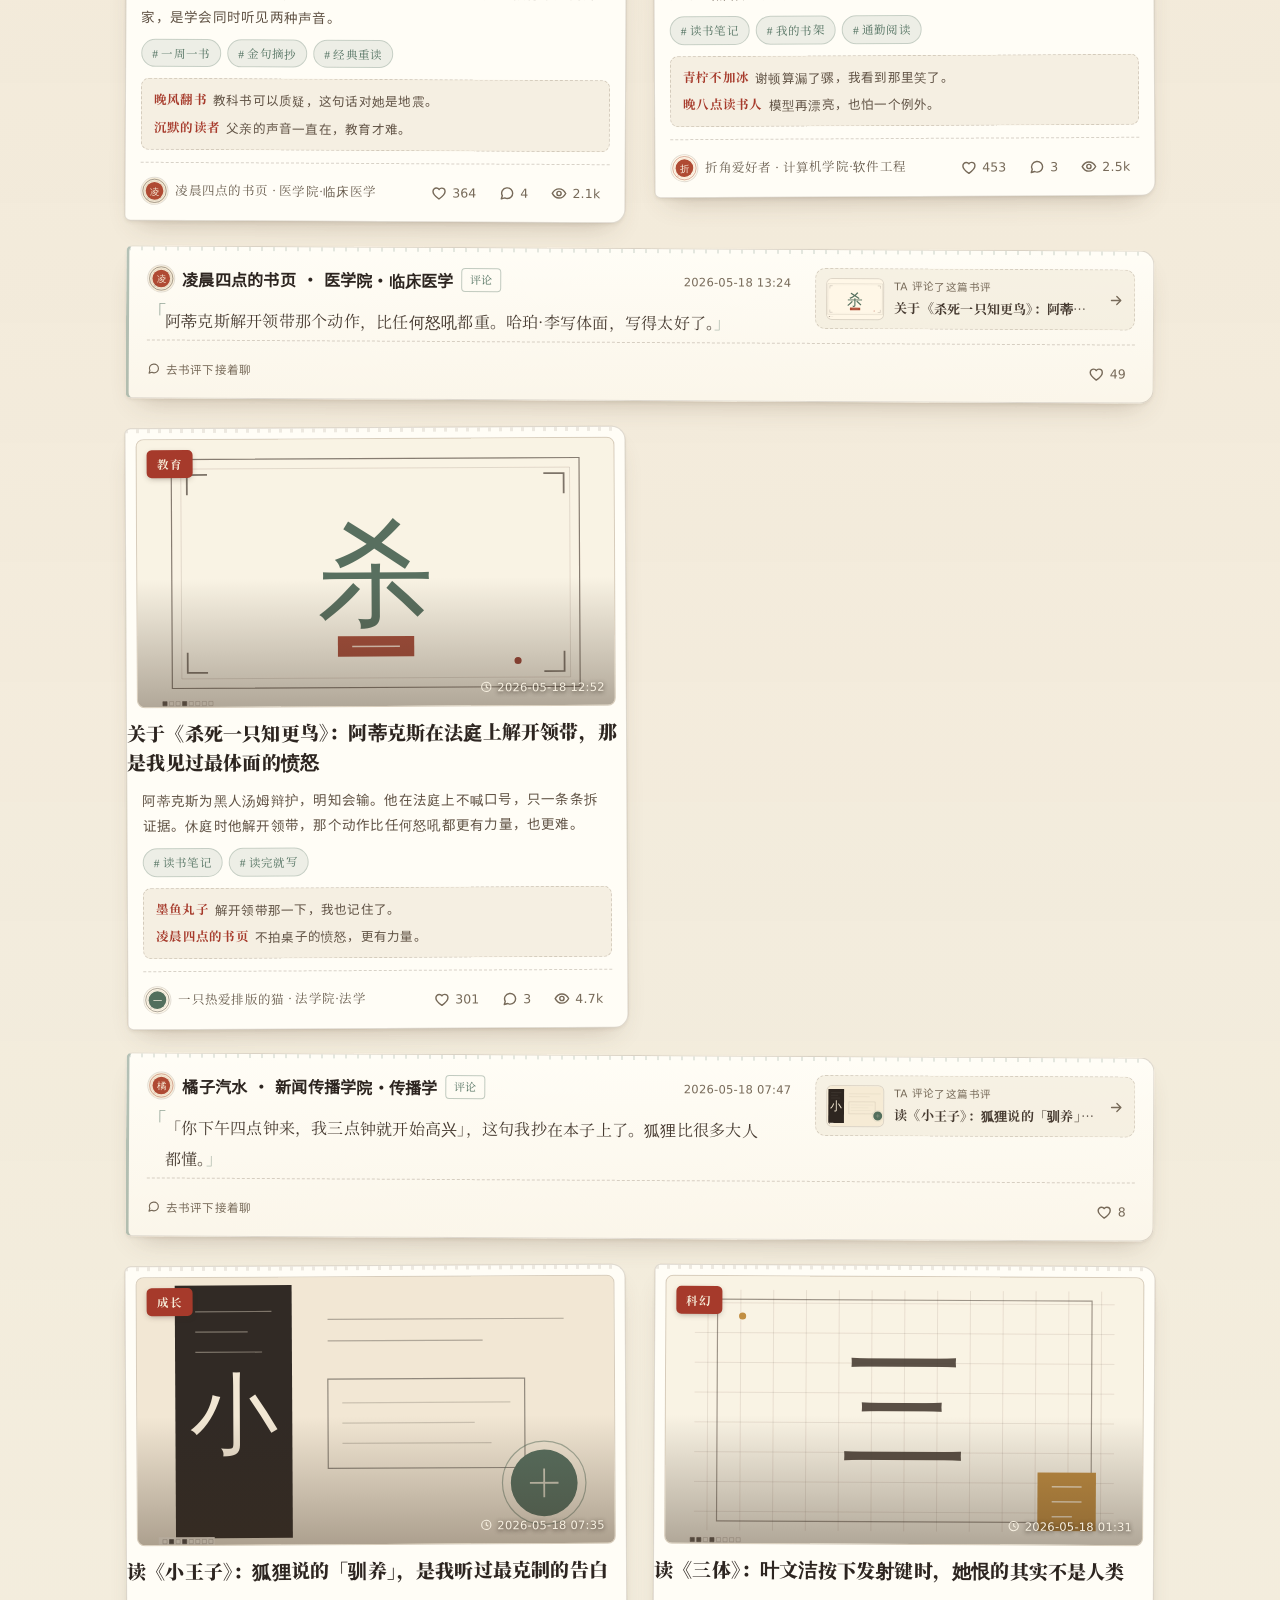
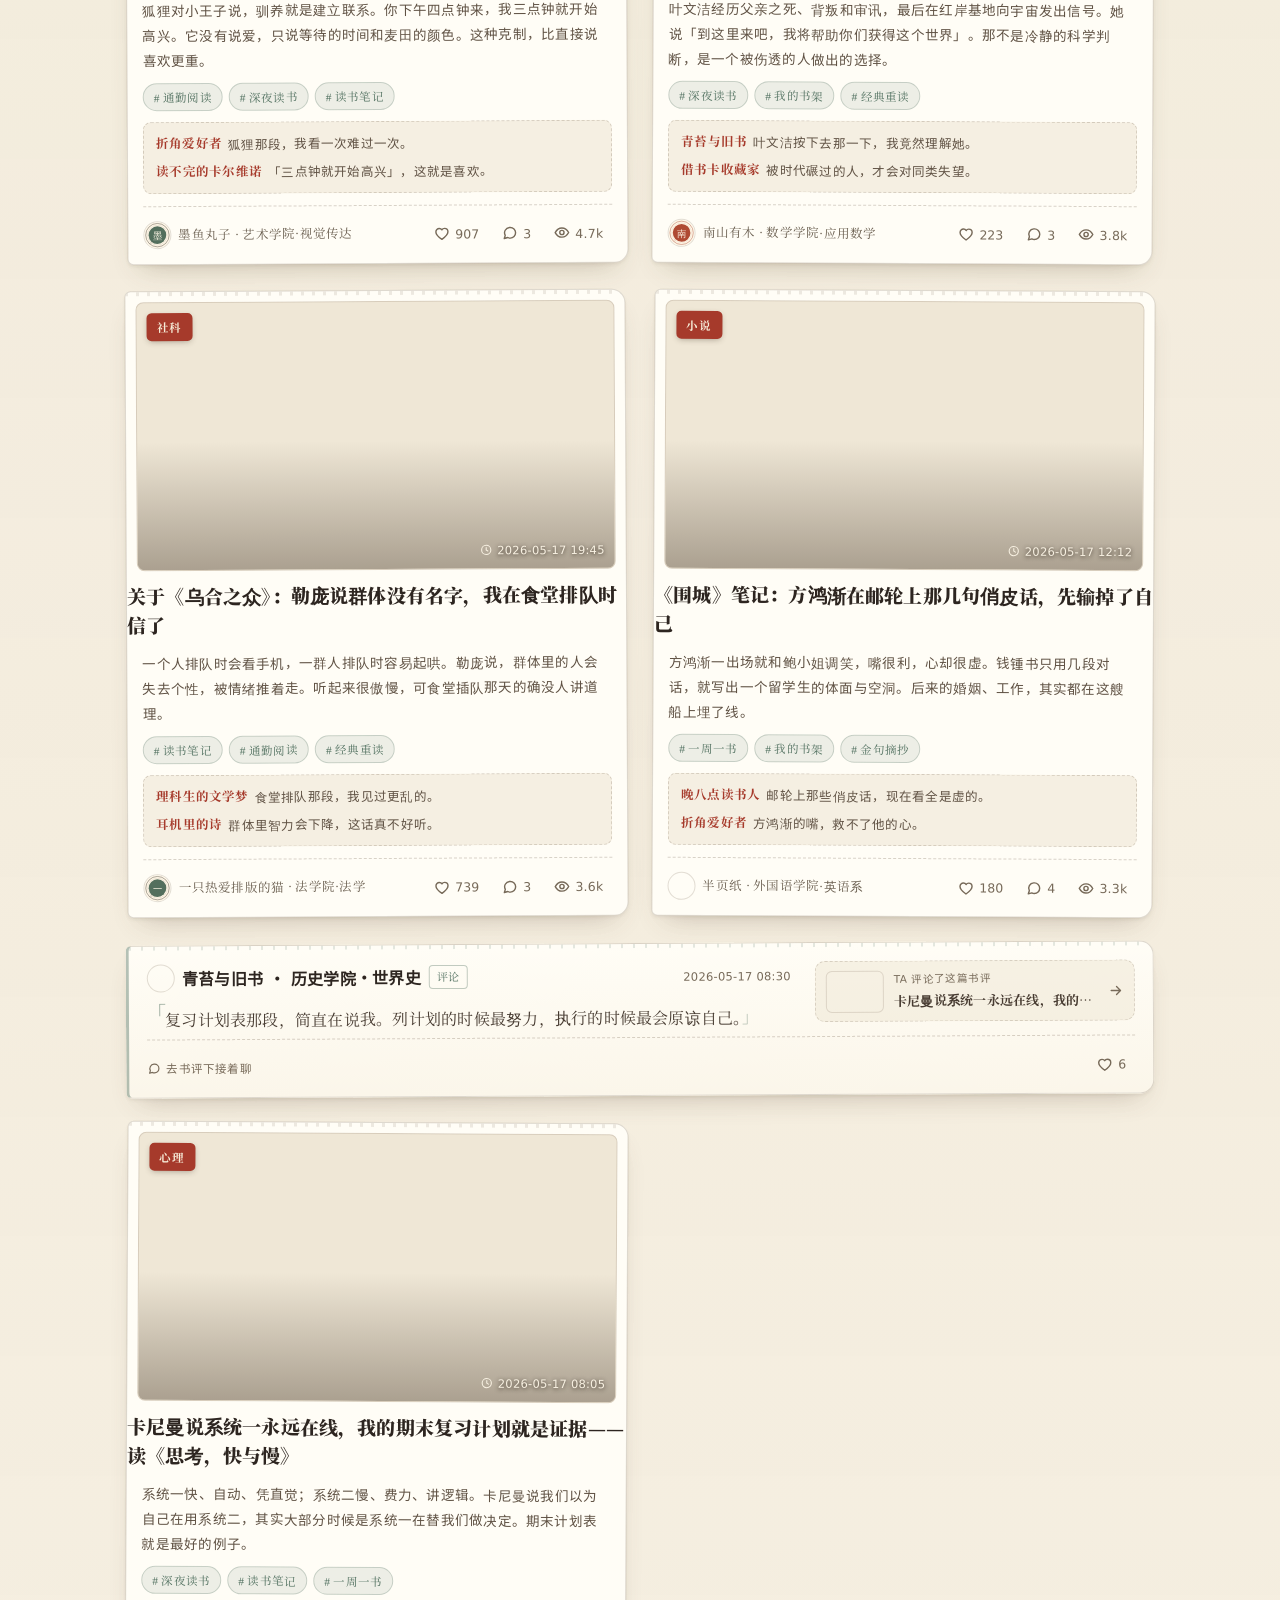
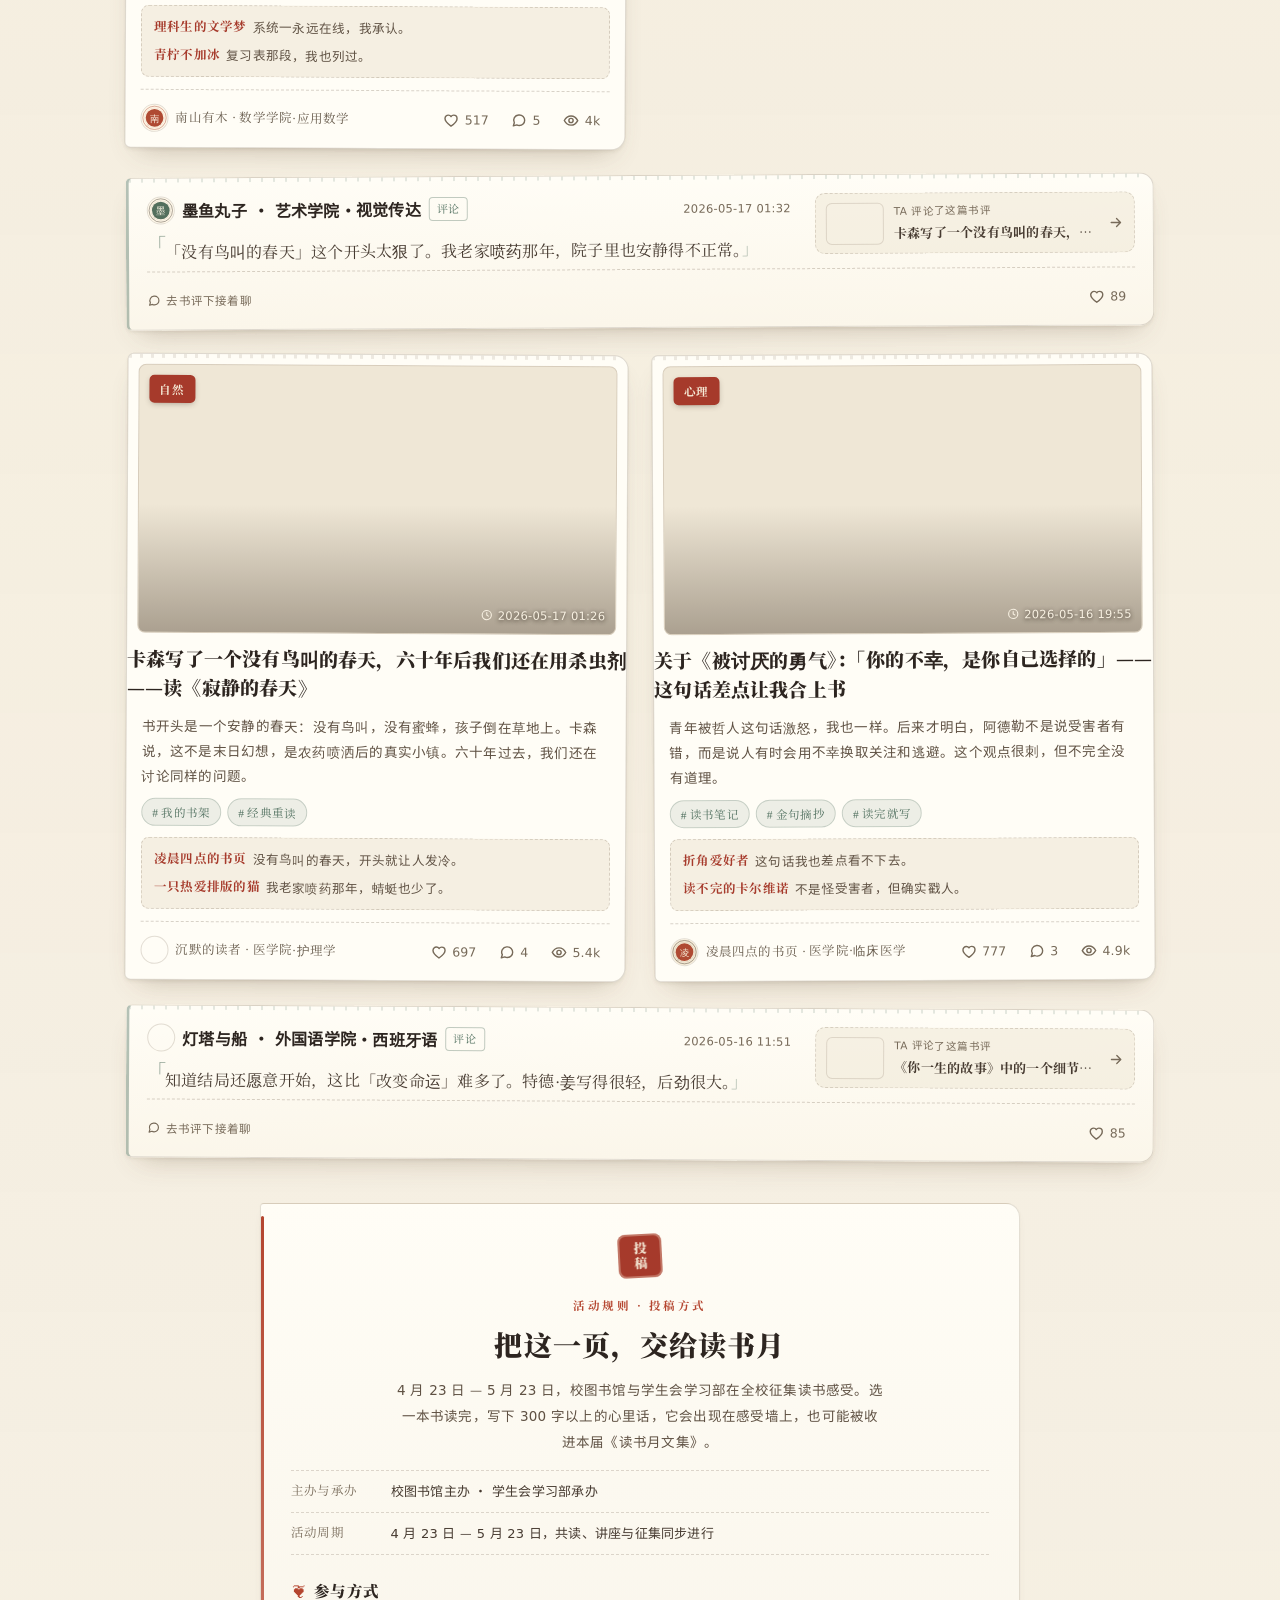
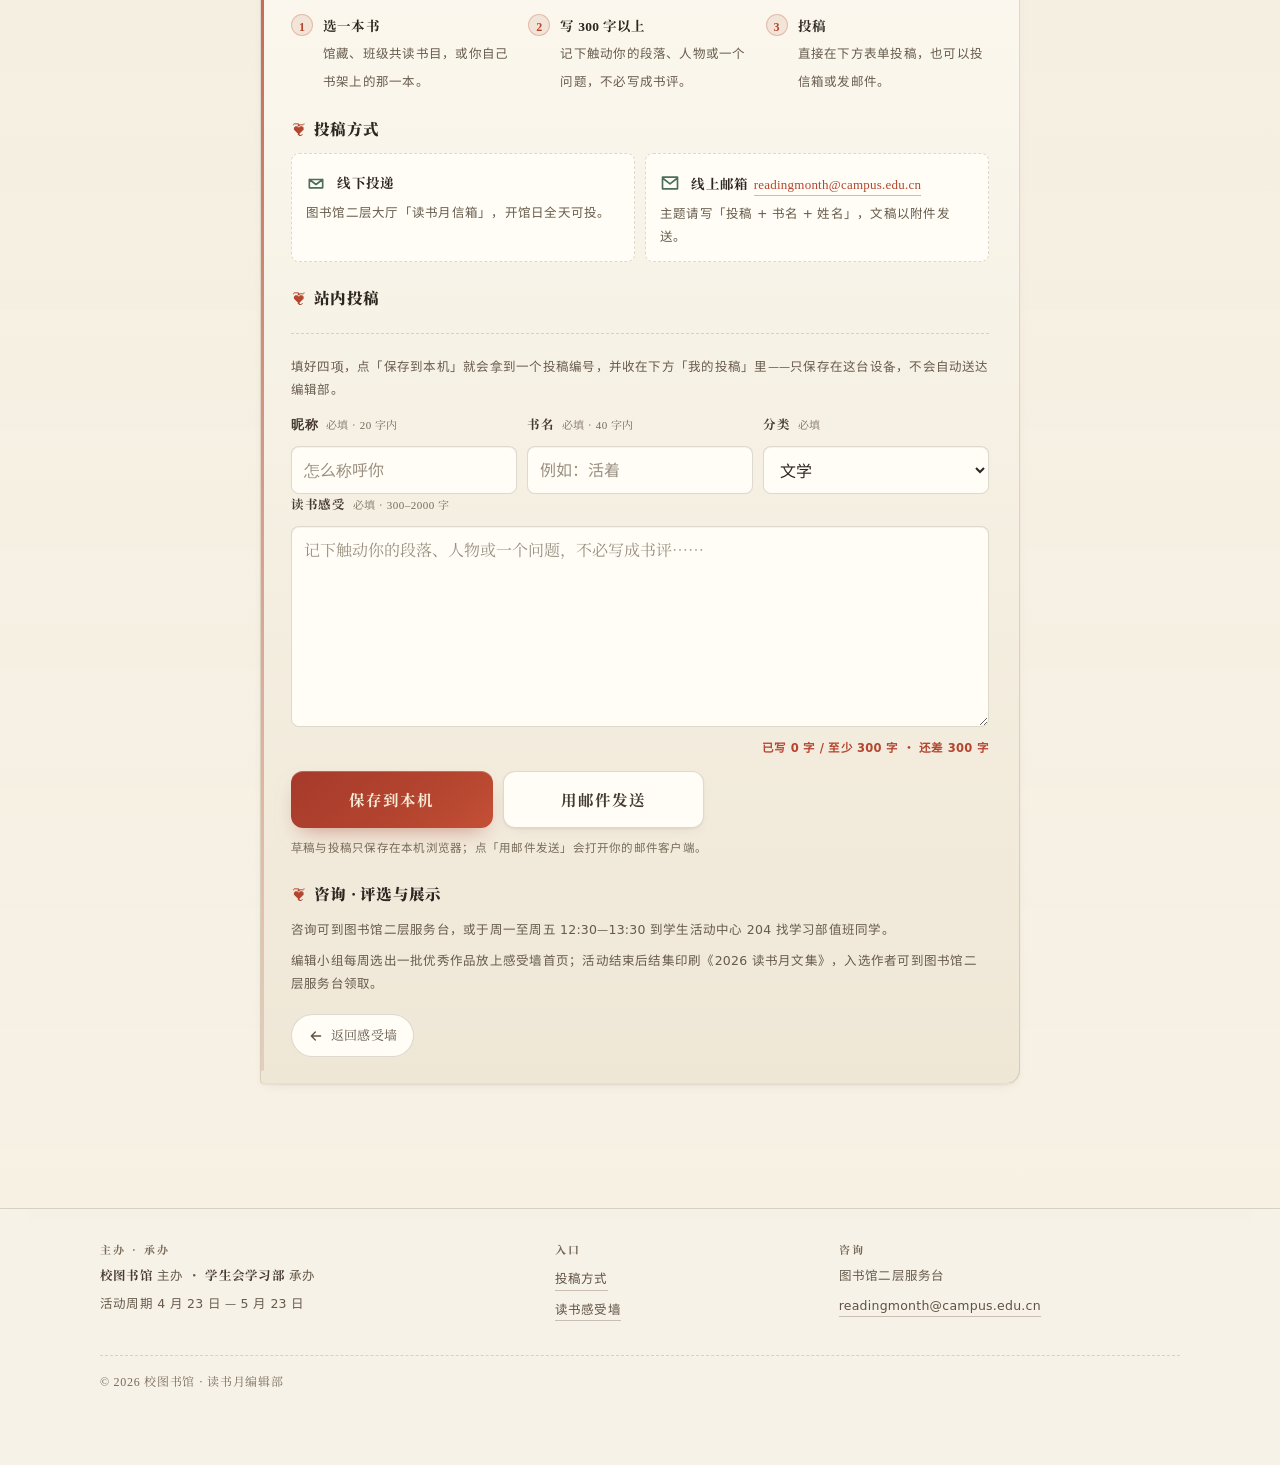
==== commit ec01d52d: "perf: 首屏统计不再预取全站——改用构建期 summary.json，并去掉空闲全量预取 - 新增 mock/api/summary.json（total 120 / posts 96 / com" ====
--- a/index.html
+++ b/index.html
@@ -315,10 +315,10 @@
 
 <script src="js/theme.js?v=20261026s"></script>
 <script src="js/config.js?v=20261026s"></script>
-<script src="js/api.js?v=20261026s"></script>
+<script src="js/api.js?v=20261029b"></script>
 <script src="js/ui.js?v=20261026s"></script>
 <script src="js/effects.js?v=20261026s"></script>
-<script src="js/app.js?v=20261028a"></script>
+<script src="js/app.js?v=20261029b"></script>
 <script src="js/submit.js?v=20261026s"></script>
 </body>
 </html>
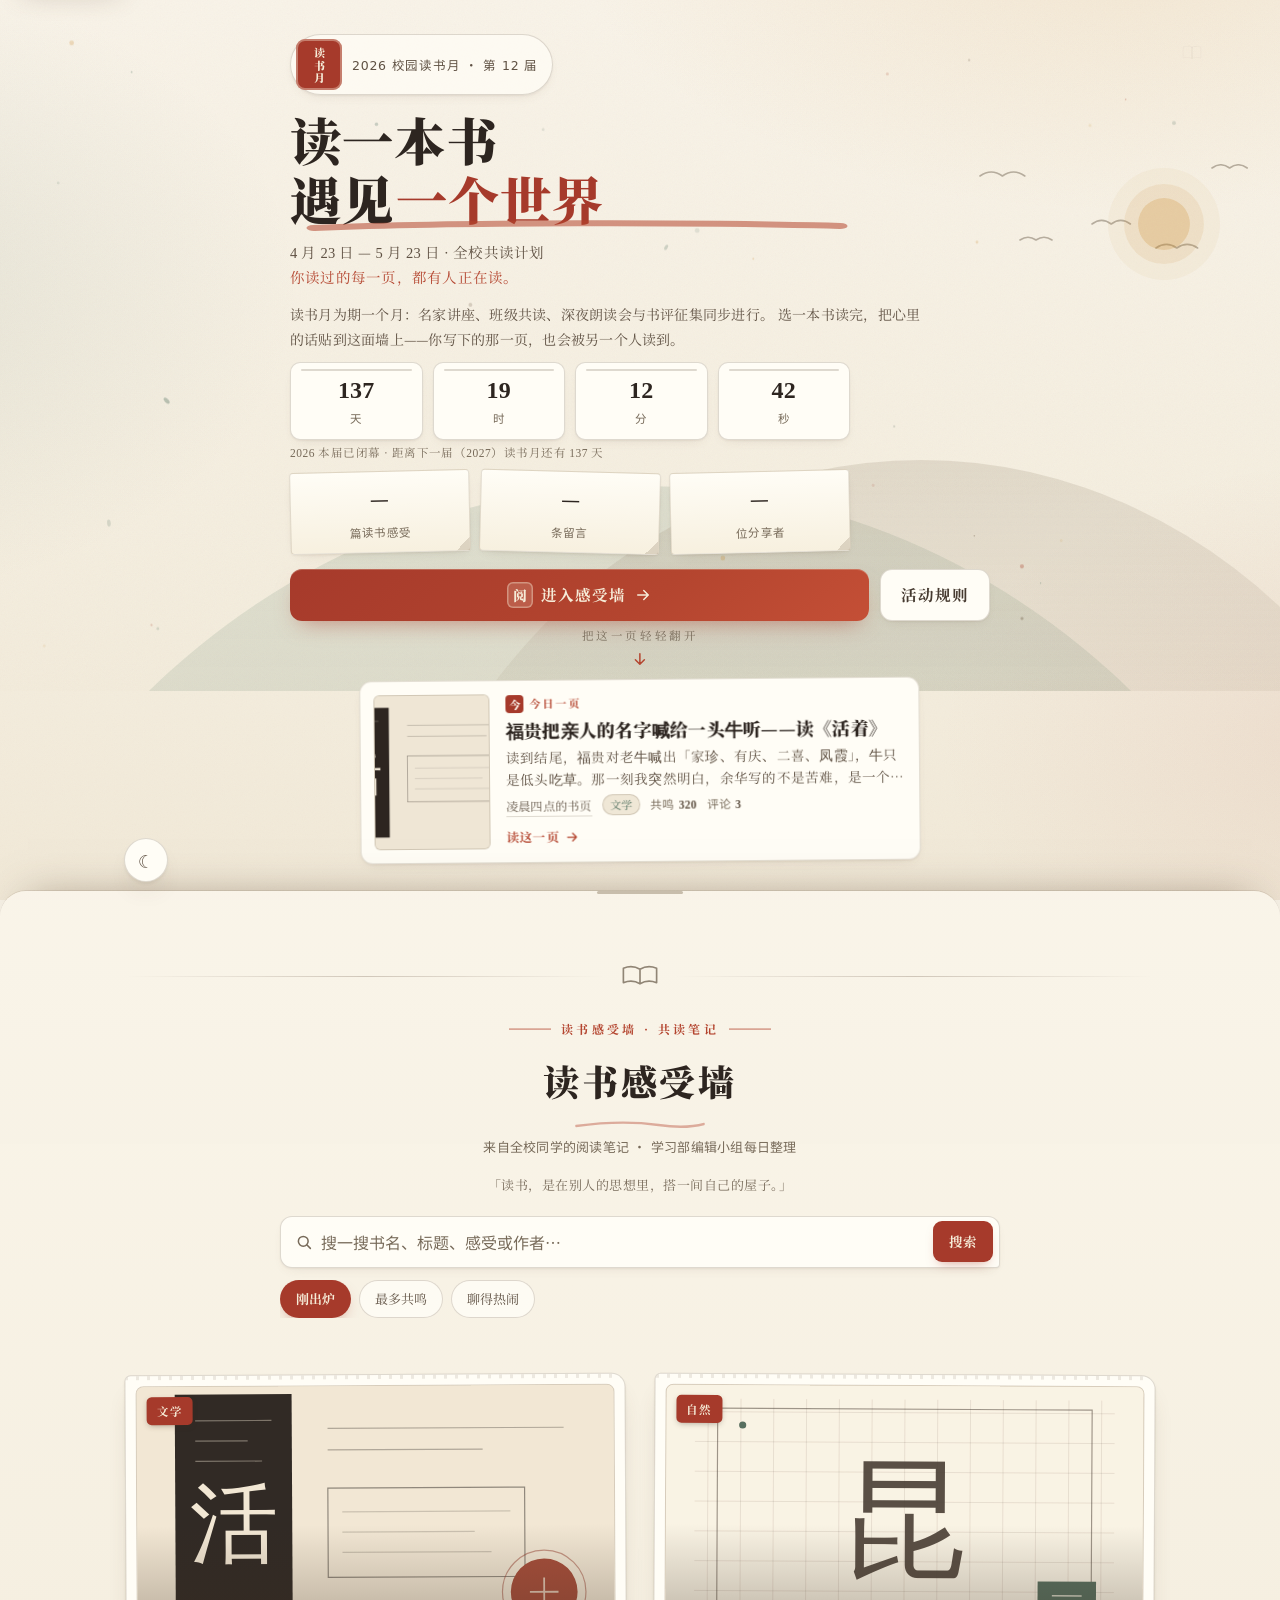
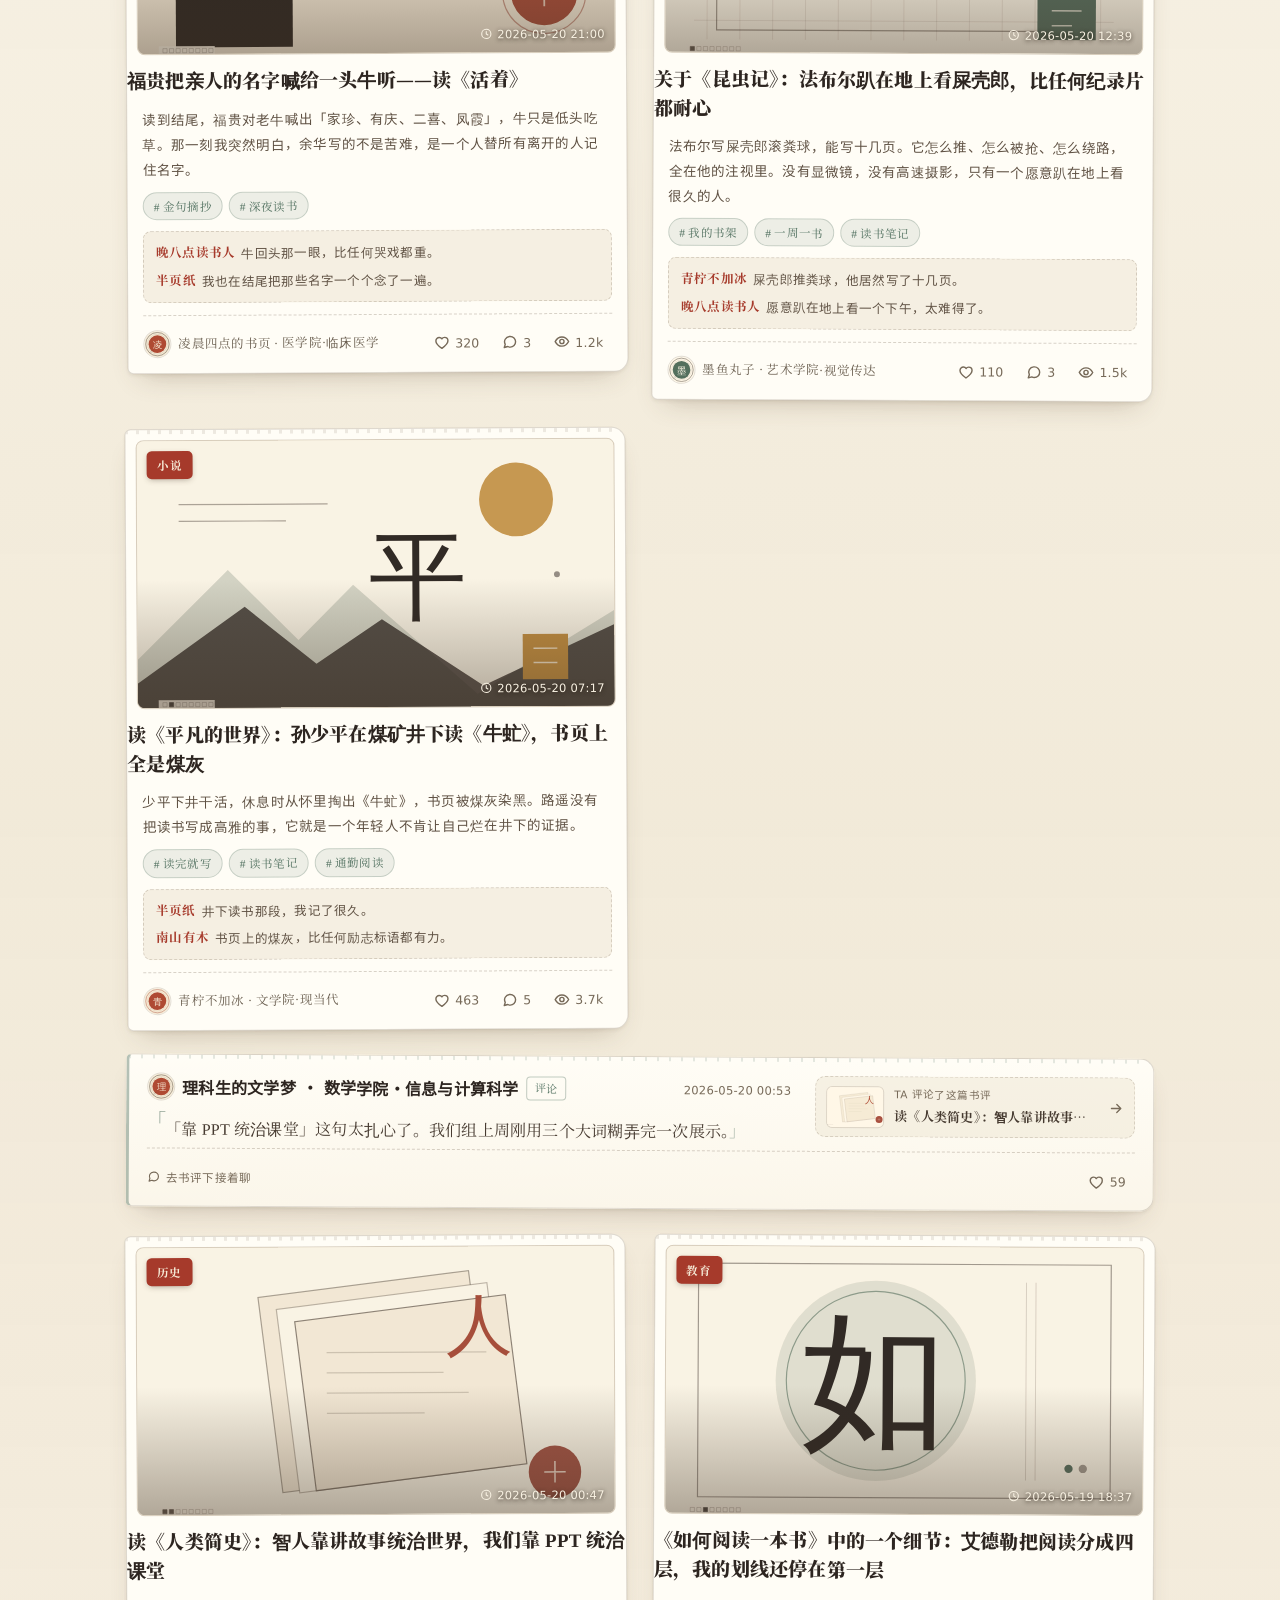
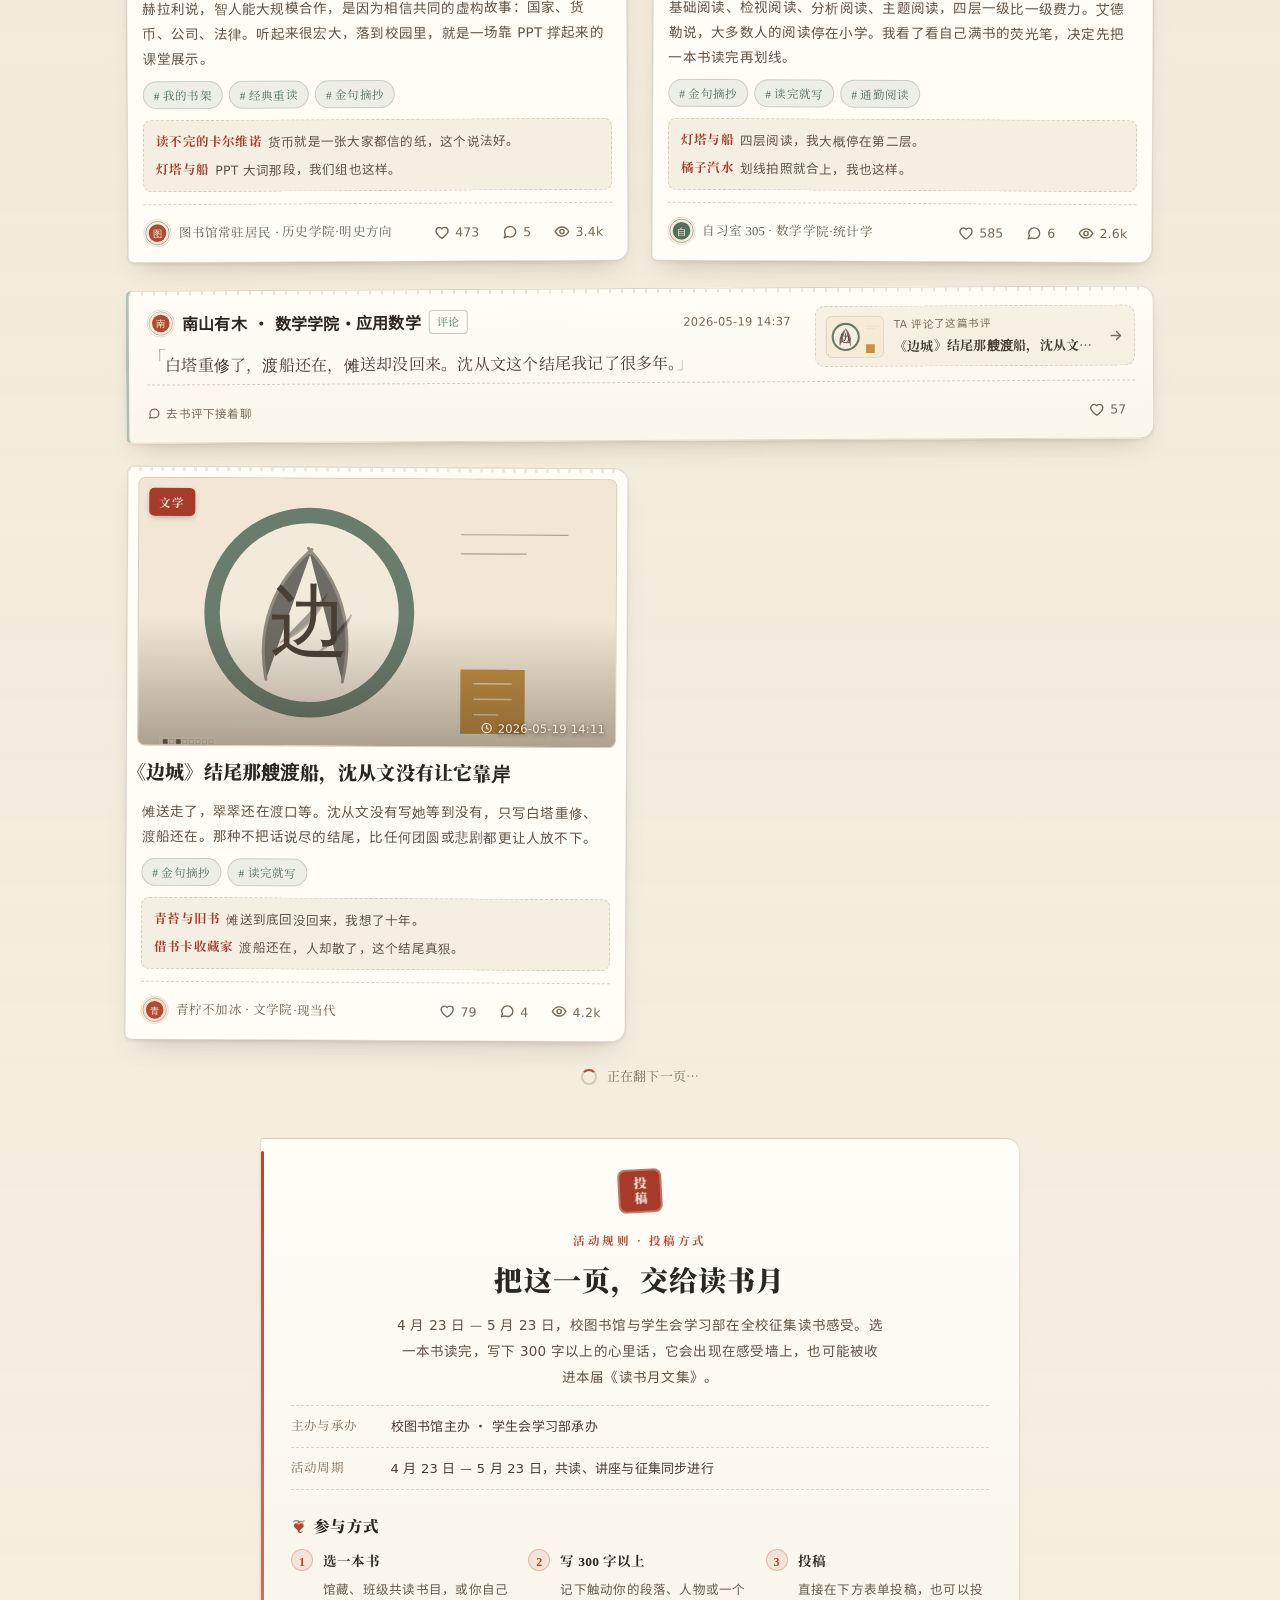
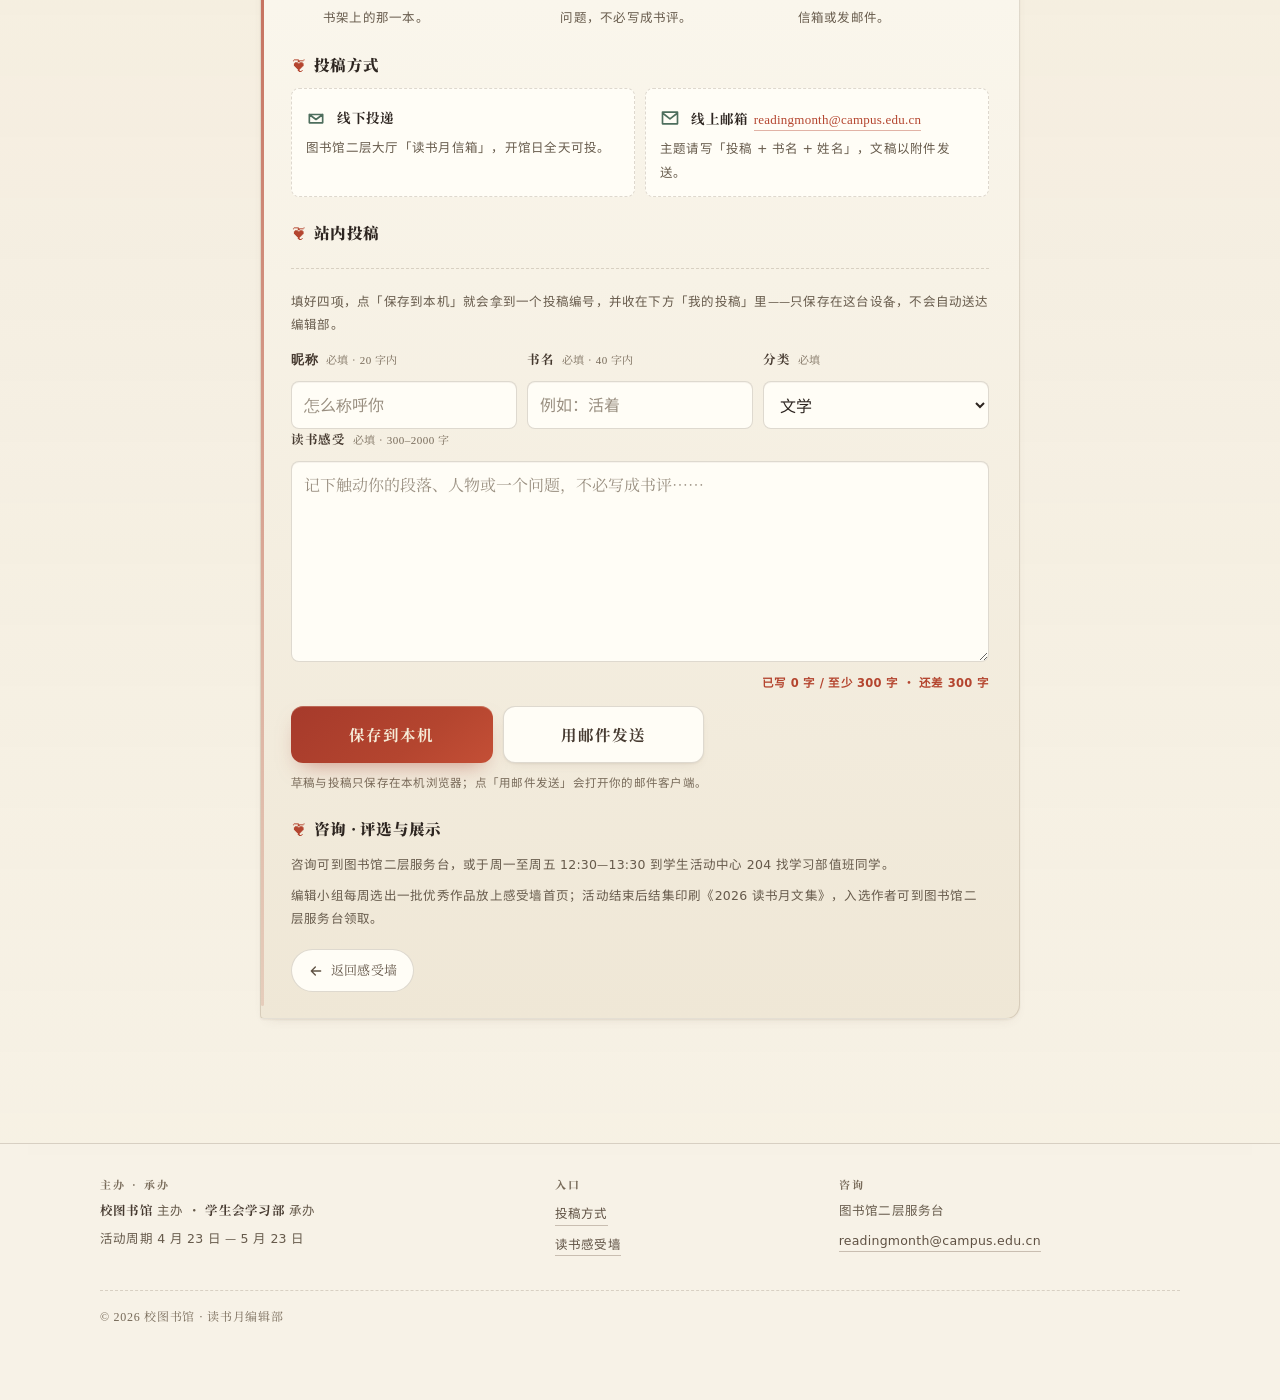
==== commit 93f66160: "Revert "perf: 首屏统计不再预取全站——改用构建期 summary.json，并去掉空闲全量预取" This reverts commit 2b0b08ef5f1a1b7fb49dd253" ====
--- a/index.html
+++ b/index.html
@@ -315,10 +315,10 @@
 
 <script src="js/theme.js?v=20261026s"></script>
 <script src="js/config.js?v=20261026s"></script>
-<script src="js/api.js?v=20261029b"></script>
+<script src="js/api.js?v=20261026s"></script>
 <script src="js/ui.js?v=20261026s"></script>
 <script src="js/effects.js?v=20261026s"></script>
-<script src="js/app.js?v=20261029b"></script>
+<script src="js/app.js?v=20261028a"></script>
 <script src="js/submit.js?v=20261026s"></script>
 </body>
 </html>
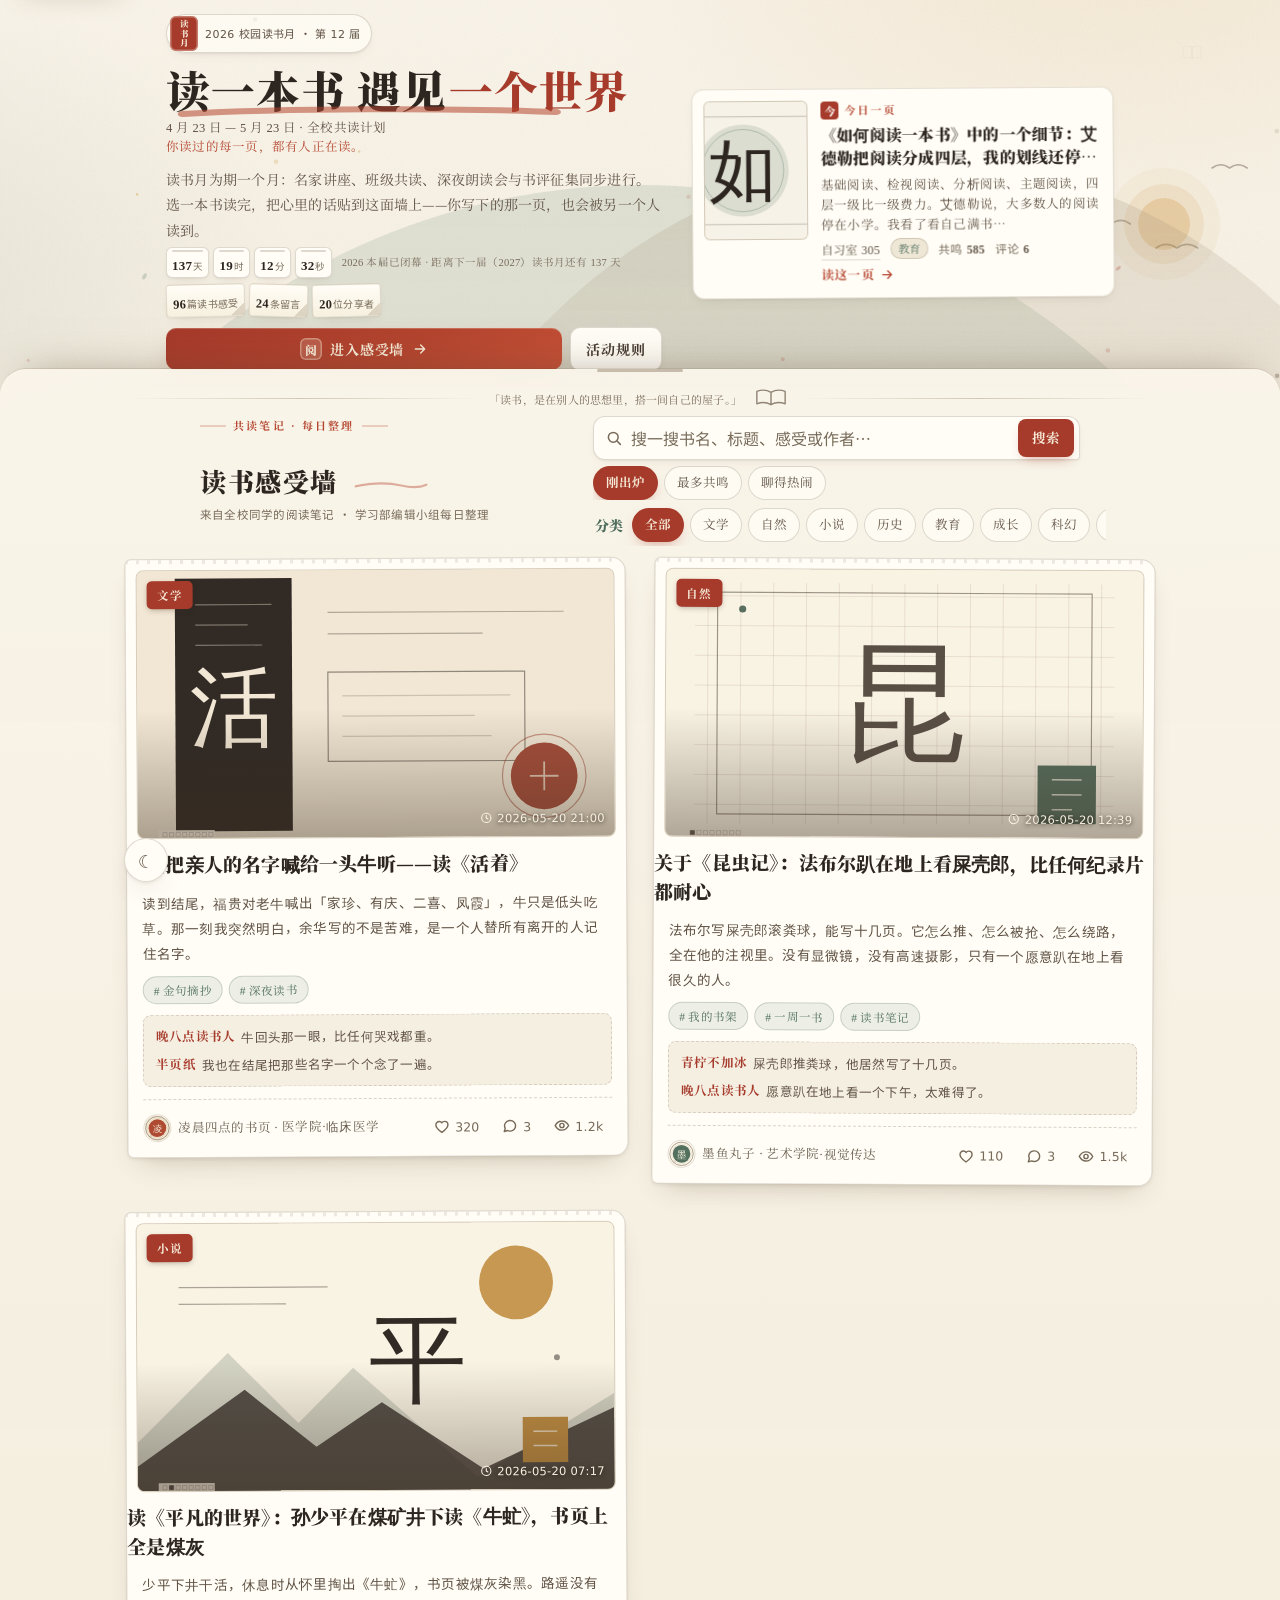
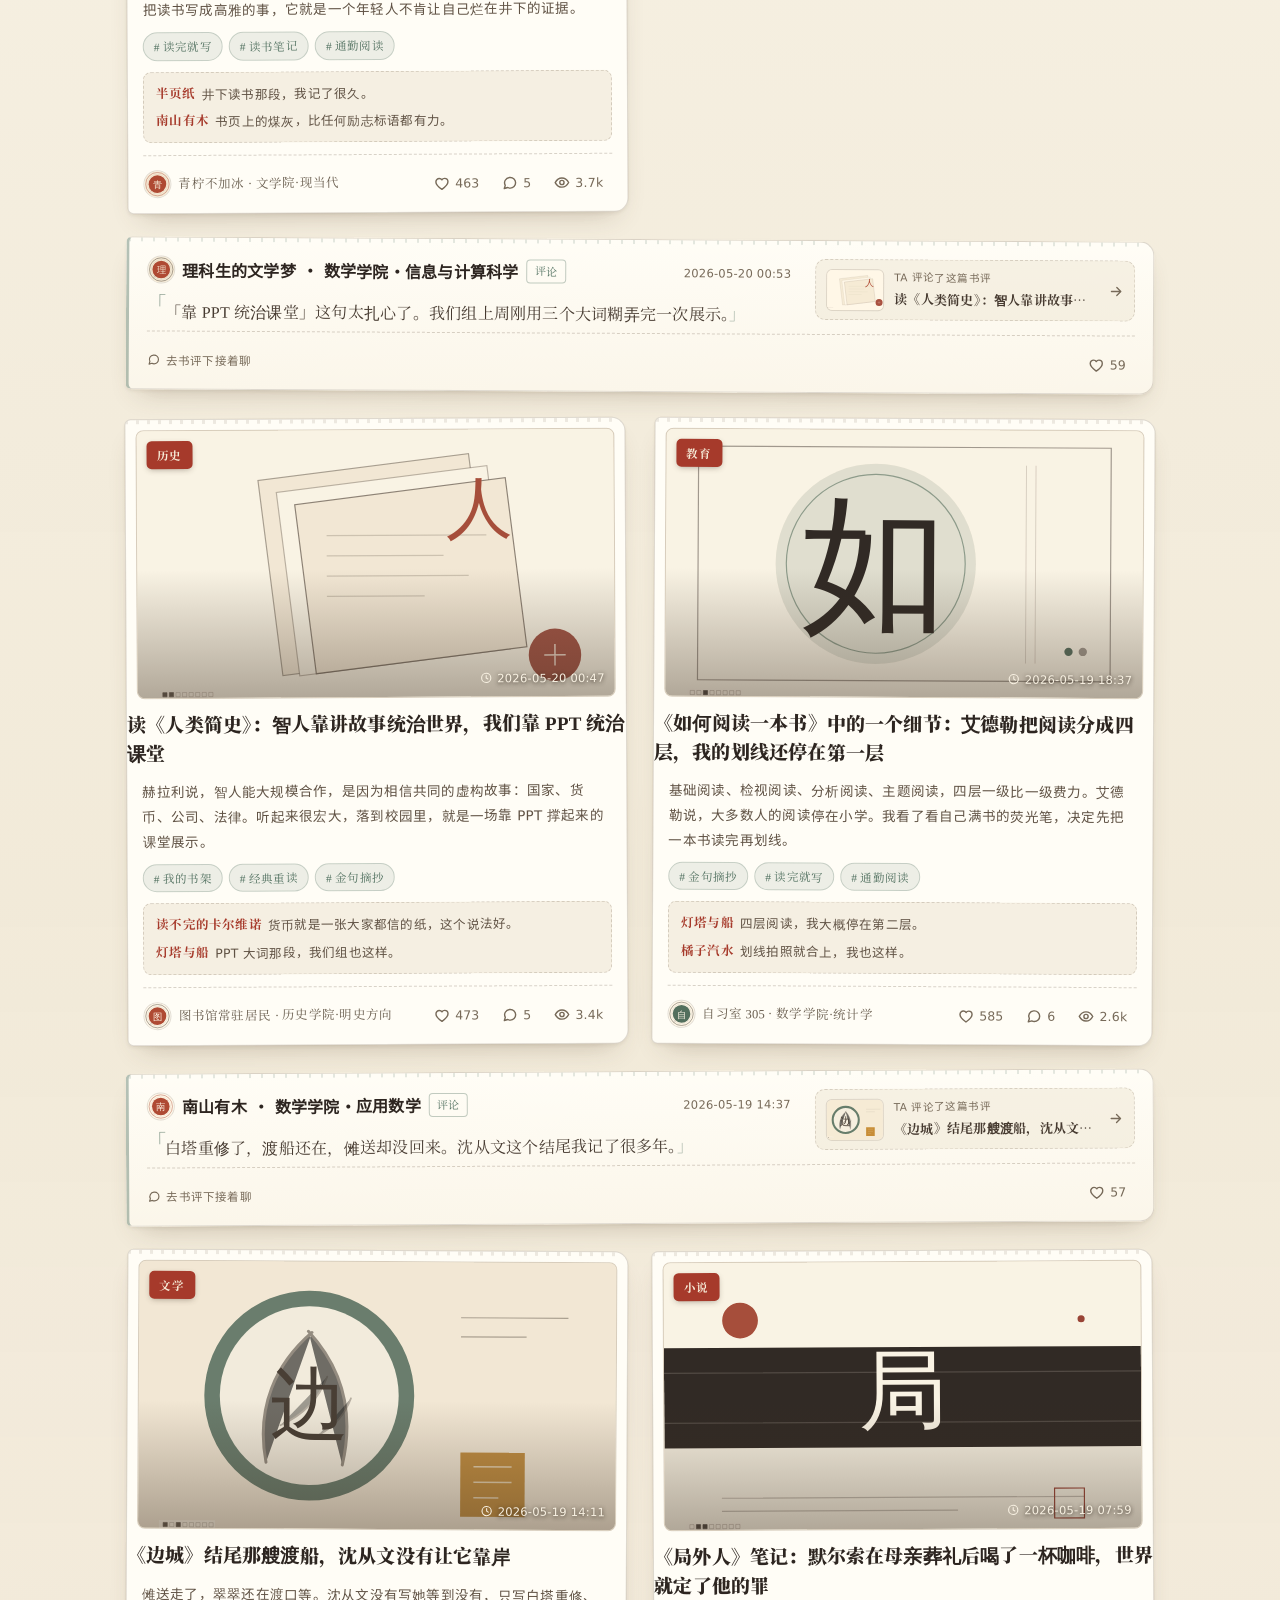
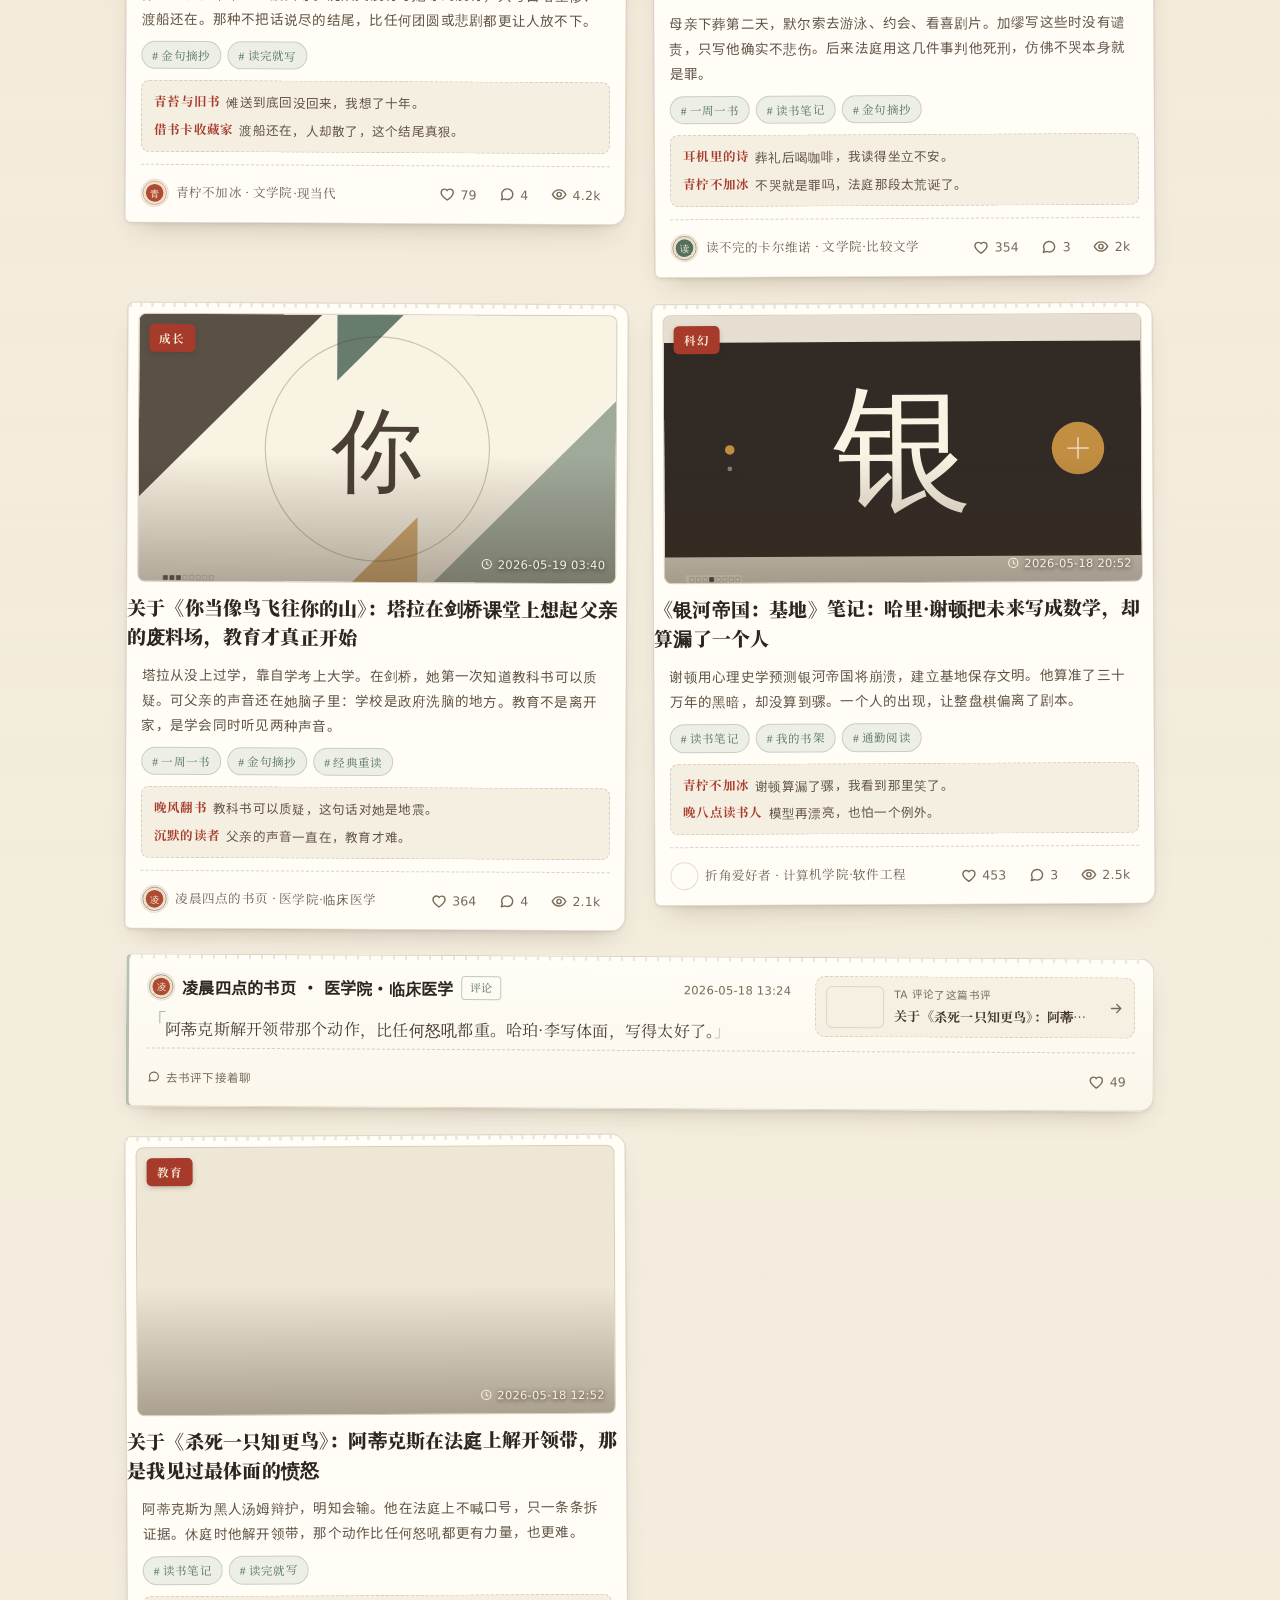
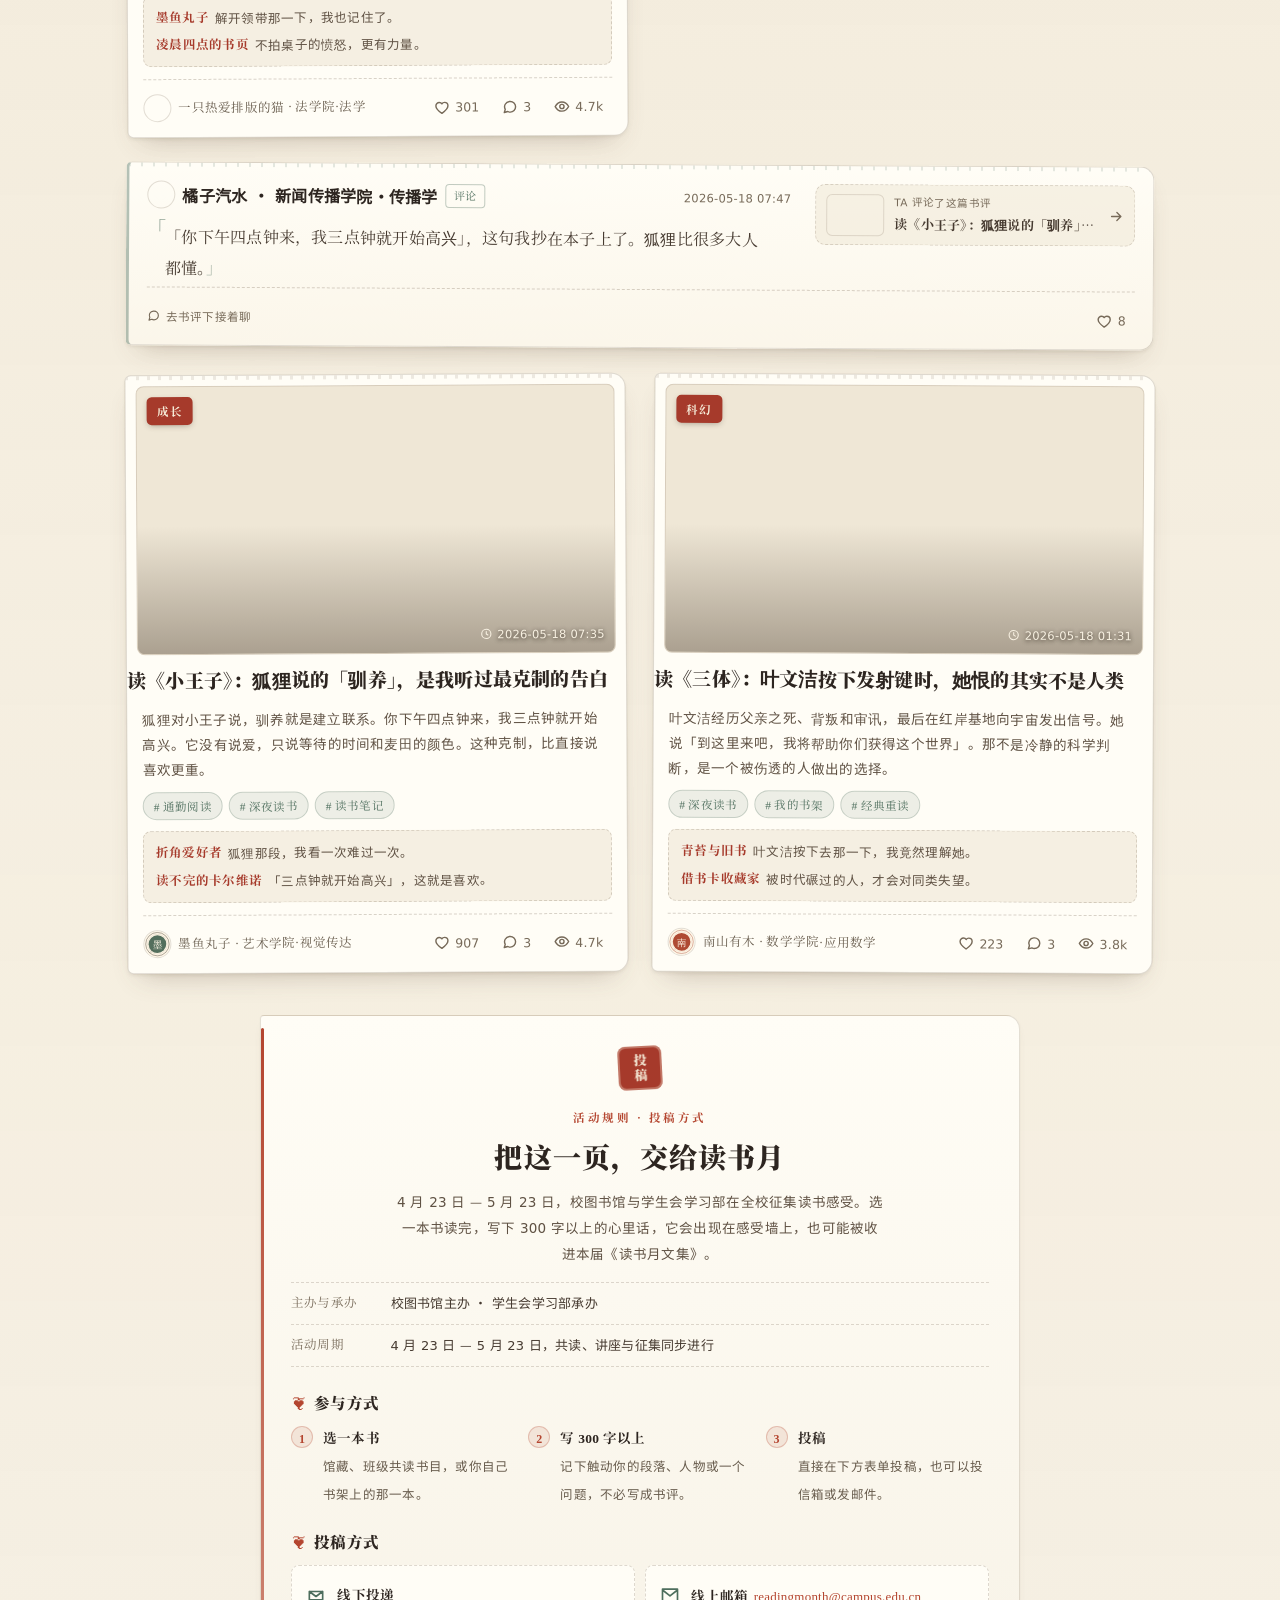
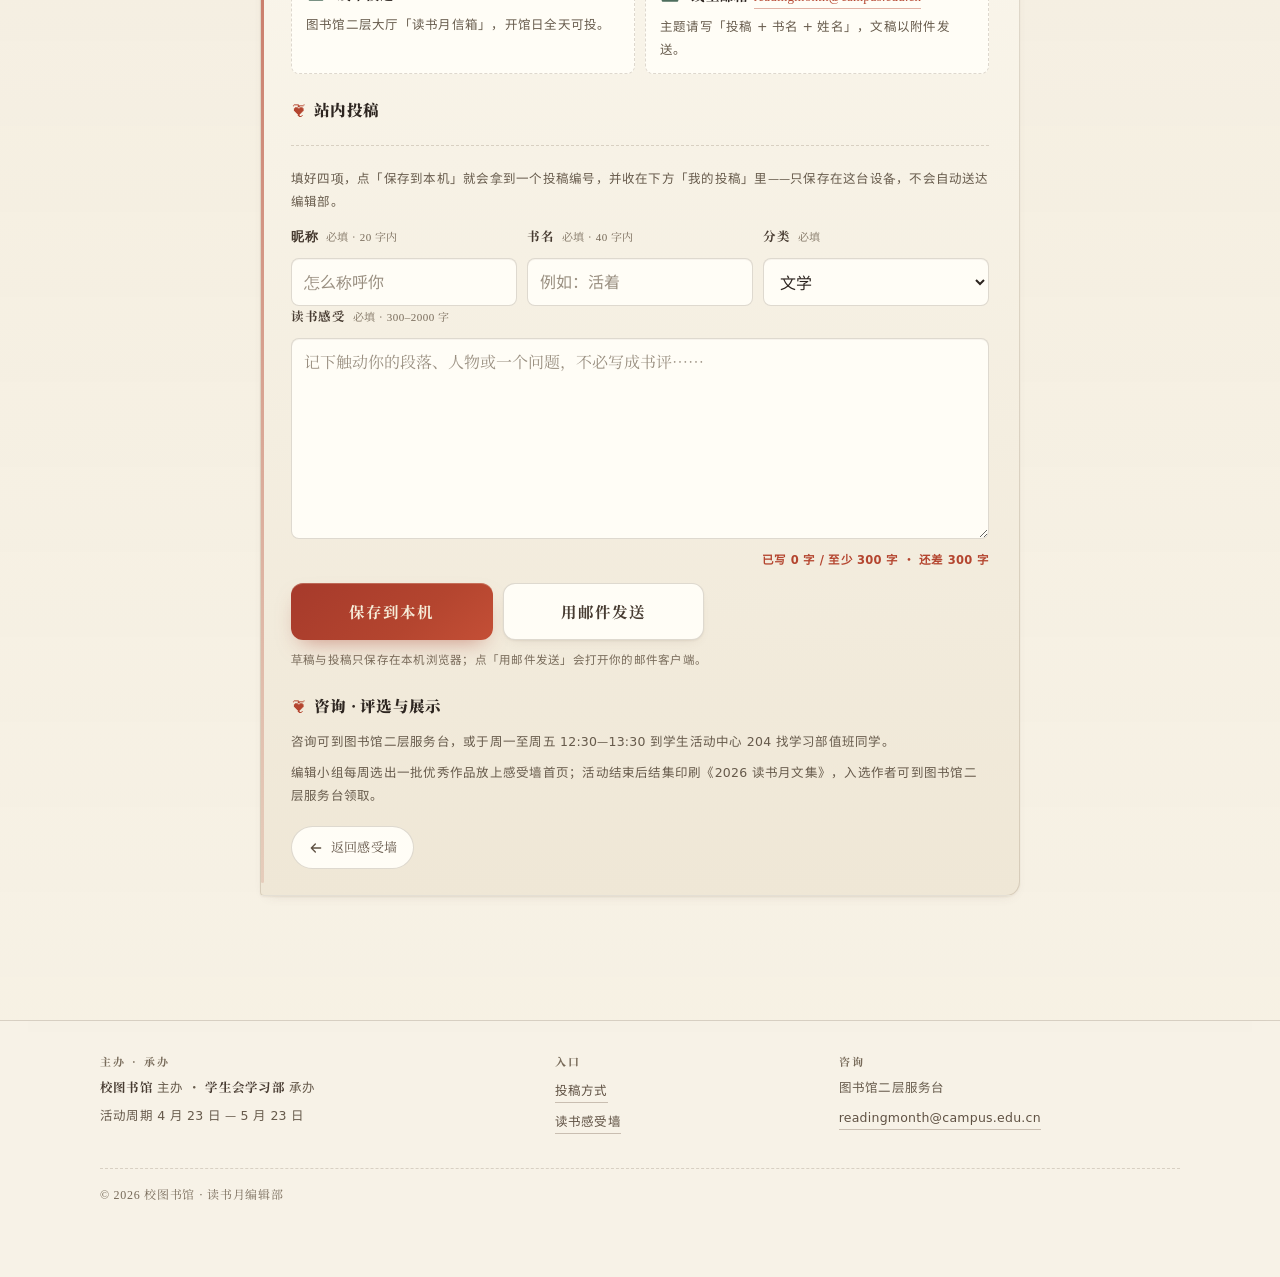
==== commit a8481c78: "feat: 首屏改为「刊头 + 今日一页」双栏并折叠页眉——第一张书评卡从 y=1463 提到 y=523（手机 572）" ====
--- a/index.html
+++ b/index.html
@@ -26,7 +26,7 @@
 <script>try{if(localStorage.getItem('rm-theme')==='night')document.documentElement.dataset.theme='night'}catch(e){}</script>
 <title>2026 校园读书月 · 阅见世界</title>
 <link rel="preload" as="font" type="font/woff" href="fonts/noto-serif-sc-Bold.woff" crossorigin>
-<link rel="stylesheet" href="css/style.css?v=20261028a">
+<link rel="stylesheet" href="css/style.css?v=20261030a">
 <link rel="icon" href="data:image/svg+xml,%3Csvg xmlns='http://www.w3.org/2000/svg' viewBox='0 0 100 100'%3E%3Crect width='100' height='100' rx='18' fill='%23a63a2b'/%3E%3Ctext x='50' y='72' font-size='56' text-anchor='middle' fill='%23f6ecd8' font-family='serif'%3E书%3C/text%3E%3C/svg%3E">
 </head>
 <body class="page-home">
@@ -111,21 +111,23 @@
         选一本书读完，把心里的话贴到这面墙上——你写下的那一页，也会被另一个人读到。
       </p>
 
-      <div class="countdown reveal" style="--d:.35s" id="countdown" aria-label="活动倒计时">
-        <div class="countdown__item"><b id="cdDay">--</b><i>天</i></div>
-        <div class="countdown__item"><b id="cdHour">--</b><i>时</i></div>
-        <div class="countdown__item"><b id="cdMin">--</b><i>分</i></div>
-        <div class="countdown__item"><b id="cdSec">--</b><i>秒</i></div>
+      <!-- 倒计时与统计合成一条「活动速览」：一行放下，不再各占一块 -->
+      <div class="hero__meta reveal" style="--d:.35s">
+        <div class="countdown" id="countdown" aria-label="活动倒计时">
+          <div class="countdown__item"><b id="cdDay">--</b><i>天</i></div>
+          <div class="countdown__item"><b id="cdHour">--</b><i>时</i></div>
+          <div class="countdown__item"><b id="cdMin">--</b><i>分</i></div>
+          <div class="countdown__item"><b id="cdSec">--</b><i>秒</i></div>
+        </div>
+        <p class="countdown__note" id="cdLabel" hidden></p>
+        <ul class="stats">
+          <li class="stat-note"><b data-count="0" data-stat="posts">—</b><i>篇读书感受</i><span class="fold"></span></li>
+          <li class="stat-note stat-note--r"><b data-count="0" data-stat="comments">—</b><i>条留言</i><span class="fold"></span></li>
+          <li class="stat-note"><b data-count="0" data-stat="authors">—</b><i>位分享者</i><span class="fold"></span></li>
+        </ul>
       </div>
-      <p class="countdown__note" id="cdLabel" hidden></p>
-
-      <ul class="stats reveal" style="--d:.45s">
-        <li class="stat-note"><b data-count="0" data-stat="posts">—</b><i>篇读书感受</i><span class="fold"></span></li>
-        <li class="stat-note stat-note--r"><b data-count="0" data-stat="comments">—</b><i>条留言</i><span class="fold"></span></li>
-        <li class="stat-note"><b data-count="0" data-stat="authors">—</b><i>位分享者</i><span class="fold"></span></li>
-      </ul>
-
-      <div class="hero__actions reveal" style="--d:.55s">
+
+      <div class="hero__actions reveal" style="--d:.45s">
         <a class="btn btn--primary" href="#feed" id="ctaStart">
           <span class="btn__seal" aria-hidden="true">阅</span>
           进入感受墙
@@ -135,6 +137,8 @@
       </div>
     </div>
 
+    <!-- 首屏「今日一页」：信息流里的真实书评，第一屏就给出可读的一页；内容全部由 JS 渲染，取不到就整块隐藏 -->
+    <section class="today" id="todayPage" aria-labelledby="todayTitle" hidden></section>
   </div>
 
   <button class="scroll-hint" id="scrollHint" type="button" aria-label="下滑进入主界面">
@@ -142,27 +146,25 @@
     <svg viewBox="0 0 24 24" aria-hidden="true"><path d="M12 5v13M6 13l6 6 6-6"/></svg>
   </button>
 </section>
-
-<!-- 首屏「今日一页」：信息流第一页的第一篇真实书评，内容全部由 JS 渲染；取不到就整块隐藏 -->
-<section class="today" id="todayPage" aria-labelledby="todayTitle" hidden></section>
 </div>
 
 <!-- ========== 二、主界面：读书感受墙 ========== -->
 <main class="feed" id="feed">
   <div class="shell">
 
-    <div class="page-divider" aria-hidden="true">
-      <span class="page-divider__rule"></span>
-      <svg class="page-divider__mark" viewBox="0 0 44 26" fill="none">
+    <div class="page-divider">
+      <span class="page-divider__rule" aria-hidden="true"></span>
+      <p class="feed__quote">「读书，是在别人的思想里，搭一间自己的屋子。」</p>
+      <svg class="page-divider__mark" viewBox="0 0 44 26" fill="none" aria-hidden="true">
         <path d="M22 6c-5-3-11-3-16-1v14c5-2 11-2 16 1M22 6c5-3 11-3 16-1v14c-5-2-11-2-16 1M22 6v14" stroke="currentColor" stroke-width="1.6" stroke-linejoin="round"/>
       </svg>
-      <span class="page-divider__rule"></span>
+      <span class="page-divider__rule" aria-hidden="true"></span>
     </div>
 
     <header class="feed__head js-reveal">
       <p class="feed__eyebrow">
         <svg class="eyebrow-rule" viewBox="0 0 48 2" aria-hidden="true"><path d="M0 1h48" stroke="currentColor" stroke-width="2"/></svg>
-        读书感受墙 · 共读笔记
+        共读笔记 · 每日整理
         <svg class="eyebrow-rule eyebrow-rule--r" viewBox="0 0 48 2" aria-hidden="true"><path d="M0 1h48" stroke="currentColor" stroke-width="2"/></svg>
       </p>
       <h2 class="feed__title">读书感受墙
@@ -171,8 +173,6 @@
         </svg>
       </h2>
       <p class="feed__desc">来自全校同学的阅读笔记 · 学习部编辑小组每日整理</p>
-
-      <p class="feed__quote">「读书，是在别人的思想里，搭一间自己的屋子。」</p>
 
       <!-- 搜索 -->
       <form class="search" id="searchForm" role="search" autocomplete="off">
@@ -192,14 +192,15 @@
         <button class="chip" data-sort="comments" aria-pressed="false" type="button">聊得热闹</button>
       </div>
 
-      <!-- 分类 -->
-      <div class="chips" id="chips" role="group" aria-label="按分类筛选">
-        <!-- 由 JS 渲染 -->
-      </div>
-
-      <!-- 标签 -->
-      <div class="chips chips--tag" id="tags" role="group" aria-label="按标签筛选">
-        <!-- 由 JS 渲染 -->
+      <!-- 分类 + 标签：合并成一条可横滑的书签带，省掉一整行留白 -->
+      <div class="chips-row">
+        <span class="chips__label" aria-hidden="true">分类</span>
+        <div class="chips" id="chips" role="group" aria-label="按分类筛选">
+          <!-- 由 JS 渲染 -->
+        </div>
+        <div class="chips chips--tag" id="tags" role="group" aria-label="按标签筛选">
+          <!-- 由 JS 渲染 -->
+        </div>
       </div>
 
       <!-- 筛选摘要 -->
@@ -318,7 +319,7 @@
 <script src="js/api.js?v=20261026s"></script>
 <script src="js/ui.js?v=20261026s"></script>
 <script src="js/effects.js?v=20261026s"></script>
-<script src="js/app.js?v=20261028a"></script>
+<script src="js/app.js?v=20261030a"></script>
 <script src="js/submit.js?v=20261026s"></script>
 </body>
 </html>
--- a/css/style.css
+++ b/css/style.css
@@ -183,12 +183,12 @@
 }
 
 /* ---------- 4. Hero（读书月介绍页） ---------- */
+/* 首屏 = 刊头 + 今日一页：高度由内容决定（r17 由 705px 收到 ~365px / 手机 ~375px），不再用 svh 撑出空白 */
 .hero {
   position: relative;
-  /* 首屏收在 70svh（桌面 78svh）：给「今日一页」让出第一屏的下半部分 */
-  min-height: 70svh;
+  min-height: 0;
   display: flex; flex-direction: column; justify-content: center;
-  padding: calc(var(--safe-t) + 34px) 0 calc(var(--safe-b) + 70px);
+  padding: calc(var(--safe-t) + 14px) 0 calc(var(--safe-b) + 18px);
   overflow: hidden;
   isolation: isolate;
 }
@@ -259,41 +259,44 @@
   background-image: url("data:image/svg+xml,%3Csvg xmlns='http://www.w3.org/2000/svg' width='140' height='140'%3E%3Cfilter id='n'%3E%3CfeTurbulence type='fractalNoise' baseFrequency='0.8' numOctaves='2'/%3E%3CfeColorMatrix type='matrix' values='0 0 0 0 0.5 0 0 0 0 0.4 0 0 0 0 0.28 0 0 0 0.06 0'/%3E%3C/filter%3E%3Crect width='140' height='140' filter='url(%23n)'/%3E%3C/svg%3E");
 }
 
+/* 刊头两栏：桌面「标题 | 今日一页」并排，手机上下紧排 */
 .hero__inner {
   position: relative; width: 100%; max-width: var(--maxw);
   margin: 0 auto; padding: 0 var(--pad);
+  display: flex; flex-direction: column; gap: 10px;
   transform: translate3d(0, calc(var(--sp, 0) * 36px), 0);
   opacity: clamp(0, calc(1 - var(--sp, 0) * 1.02), 1);
   will-change: transform, opacity;
 }
-
-/* 徽章：竖排朱砂小印 + 长题 */
+.hero__lead { min-width: 0; }
+
+/* 徽章：竖排朱砂小印 + 长题（r17 收紧：印章 28px） */
 .hero__badge {
-  display: inline-flex; align-items: center; gap: 10px;
-  padding: 4px 14px 4px 5px; border-radius: 99px;
-  font-size: 12.5px; letter-spacing: 0.06em; color: var(--ink-700);
+  display: inline-flex; align-items: center; gap: 7px;
+  padding: 1px 10px 1px 3px; border-radius: 99px;
+  font-size: 11px; letter-spacing: 0.04em; color: var(--ink-700);
   background: rgba(255, 253, 246, 0.74);
   border: 1px solid var(--ink-line);
   box-shadow: var(--sh-1);
 }
 .seal-seal {
   display: grid; place-items: center;
-  width: 46px; min-height: 46px; padding: 6px 0; border-radius: 9px;
+  width: 28px; min-height: 28px; padding: 3px 0; border-radius: 6px;
   background: var(--vermilion-2); color: #f6ecd8;
   writing-mode: vertical-rl; text-orientation: upright;
-  font-family: var(--serif); font-weight: 900; font-size: 11px;
-  letter-spacing: 0.14em; text-indent: 0.14em;
-  box-shadow: inset 0 0 0 2px rgba(246, 236, 216, 0.38);
+  font-family: var(--serif); font-weight: 900; font-size: 8.5px;
+  letter-spacing: 0.06em; text-indent: 0.06em;
+  box-shadow: inset 0 0 0 1.5px rgba(246, 236, 216, 0.38);
 }
 .badge-text { font-weight: 500; }
 
 /* 主标题：粗宋 + 朱砂字 + 毛笔弧 */
 .hero__title {
   position: relative;
-  margin: 13px 0 11px;
+  margin: 7px 0 4px;
   font-family: var(--serif);
-  font-size: clamp(35px, 11.2vw, 54px);
-  line-height: 1.15;
+  font-size: clamp(25px, 7.4vw, 30px);
+  line-height: 1.12;
   font-weight: 900;
   letter-spacing: 0.02em;
   color: var(--ink-900);
@@ -323,48 +326,32 @@
 }
 @keyframes brushline { to { stroke-dashoffset: 0; } }
 
-.hero__sub { color: var(--ink-700); font-size: 14.5px; font-family: var(--serif); }
+.hero__sub { color: var(--ink-700); font-size: 12.5px; line-height: 1.5; font-family: var(--serif); }
 .hero__sub em { color: var(--vermilion); font-style: normal; }
 
-/* 倒计时：四张日历卡 */
-.countdown {
-  display: grid; grid-template-columns: repeat(4, 1fr); gap: 10px;
-  margin: 14px 0 12px;
-}
+/* 活动速览：倒计时小卡与统计纸签排成一条 */
+.hero__meta { display: flex; flex-wrap: wrap; align-items: center; gap: 6px 10px; margin-top: 8px; }
+.countdown { display: flex; gap: 4px; margin: 0; }
 .countdown__item {
-  position: relative;
-  padding: 11px 4px 9px; text-align: center;
-  border-radius: var(--radius-sm);
-  background: var(--paper-2);
-  border: 1px solid var(--ink-line);
-  box-shadow: var(--sh-1);
+  position: relative; padding: 1px 5px 0; text-align: center; border-radius: 6px;
+  background: var(--paper-2); border: 1px solid var(--ink-line); box-shadow: var(--sh-1);
 }
 .countdown__item::before {
-  content: ""; position: absolute; left: 10px; right: 10px; top: 6px;
-  height: 2px; border-radius: 2px; background: rgba(93, 71, 50, 0.2);
+  content: ""; position: absolute; left: 5px; right: 5px; top: 2.5px;
+  height: 1.5px; border-radius: 2px; background: rgba(93, 71, 50, 0.2);
 }
 .countdown__item b {
-  display: block;
-  font-family: var(--serif);
-  font-size: 24px; font-weight: 900; line-height: 1.15;
-  color: var(--ink-900);
-  font-variant-numeric: tabular-nums;
-}
-.countdown__item i { font-size: 11.5px; color: var(--ink-500); font-style: normal; }
-.countdown__note { margin: -8px 0 10px; font-family: var(--serif); font-size: 11.5px; line-height: 1.55; letter-spacing: 0.04em; color: var(--ink-500); }
-
-/* 数据：三张小纸签，微微倾斜 */
-.stats {
-  display: grid; grid-template-columns: repeat(3, 1fr);
-  gap: 10px; margin-bottom: 16px;
-}
+  display: inline-block; font-family: var(--serif); font-size: 13px; font-weight: 900; line-height: 1.25;
+  color: var(--ink-900); font-variant-numeric: tabular-nums;
+}
+.countdown__item i { margin-left: 1px; font-size: 9.5px; color: var(--ink-500); font-style: normal; }
+.countdown__note { flex: 0 1 auto; margin: 0; font-family: var(--serif); font-size: 10.5px; line-height: 1.4; letter-spacing: 0.02em; color: var(--ink-500); }
+
+/* 数据：三张小纸签，微微倾斜（r17 由三块便签收成一行字签） */
+.stats { display: flex; flex-wrap: wrap; gap: 4px; margin: 0; }
 .stat-note {
-  position: relative;
-  padding: 9px 8px 8px; text-align: center; border-radius: 4px;
-  background: linear-gradient(180deg, #fffdf6, #f7f0df);
-  border: 1px solid var(--paper-edge);
-  box-shadow: var(--sh-1);
-  transform: rotate(-1.3deg);
+  position: relative; padding: 2px 6px 1px; text-align: center; border-radius: 4px; transform: rotate(-1.3deg);
+  background: linear-gradient(180deg, #fffdf6, #f7f0df); border: 1px solid var(--paper-edge); box-shadow: var(--sh-1);
 }
 .stat-note--r { transform: rotate(1.5deg); }
 .stat-note::after {
@@ -372,17 +359,15 @@
   width: 13px; height: 13px;
   background: linear-gradient(135deg, transparent 50%, rgba(163, 148, 127, 0.32) 50%);
 }
-.stat-note b {
-  display: block;
-  font-family: var(--serif); font-size: 20px; font-weight: 900;
-  color: var(--ink-900); font-variant-numeric: tabular-nums;
-}
-.stat-note i { font-size: 11.5px; color: var(--ink-500); font-style: normal; }
+.stat-note b { display: inline-block; font-family: var(--serif); font-size: 12.5px; font-weight: 900; color: var(--ink-900); font-variant-numeric: tabular-nums; }
+.stat-note i { margin-left: 1px; font-size: 10px; color: var(--ink-500); font-style: normal; }
 .stat-note .fold { display: none; }
 
-/* 按钮 */
-.hero__actions { display: flex; flex-wrap: wrap; gap: 11px; }
-.hero__actions .btn { padding: 11px 20px; }
+/* 按钮（r17：刊头里压到 36px 高，把省下的高度让给信息流首卡） */
+.hero__actions { display: flex; flex-wrap: wrap; align-items: center; gap: 8px; margin-top: 10px; }
+.hero__actions .btn { padding: 9px 15px; font-size: 14px; border-radius: 10px; }
+.hero__actions .btn svg { width: 16px; height: 16px; }
+.hero__actions .btn__seal { width: 22px; height: 22px; font-size: 12px; }
 .btn {
   position: relative; overflow: hidden;
   display: inline-flex; align-items: center; justify-content: center; gap: 8px;
@@ -423,47 +408,22 @@
   box-shadow: var(--sh-1);
 }
 
-/* 下滑提示 */
-.scroll-hint {
-  position: absolute; left: 50%; bottom: calc(var(--safe-b) + 22px);
-  transform: translateX(-50%);
-  display: flex; flex-direction: column; align-items: center; gap: 4px;
-  color: var(--ink-500);
-  font-family: var(--serif); font-size: 11.5px; letter-spacing: 0.22em;
-  animation: hint 2.6s ease-in-out infinite;
-}
-.scroll-hint svg { width: 18px; height: 18px; color: var(--vermilion); }
-.scroll-hint.is-hidden { opacity: 0; pointer-events: none; transition: opacity 0.4s; }
-@keyframes hint {
-  0%, 100% { transform: translate(-50%, 0); opacity: 0.78; }
-  50%      { transform: translate(-50%, 5px); opacity: 1; }
-}
+/* 下滑提示：刊头改为内容驱动后不再需要「滑到下一屏」的引导（CTA 与顶部导航已给出同一入口） */
+.scroll-hint { display: none; }
 
 /* 入场动画 */
 .reveal { opacity: 0; transform: translateY(20px); animation: rise 0.9s var(--ease) forwards; animation-delay: var(--d, 0s); }
 @keyframes rise { to { opacity: 1; transform: none; } }
 
-/* ---------- 4.1 首屏「今日一页」：第一屏就给出真实书评 ---------- */
+/* ---------- 4.1 首屏「今日一页」：并入刊头右栏，第一屏就给出真实书评 ---------- */
 .hero-wrap { position: relative; }
 
-/* 卡片整体上提一点，压在 hero 底部的装饰带上；下方留白吸收 .feed 的 -26px */
-.today {
-  margin-top: -12px;
-  padding: 0 var(--pad) 46px;
-}
+.today { margin: 0; padding: 0; min-width: 0; }
 
 .today__card {
-  display: grid;
-  grid-template-columns: 88px minmax(0, 1fr);
-  gap: 13px;
-  max-width: 520px;
-  margin: 0 auto;
-  padding: 11px;
-  border-radius: 12px;
-  background: var(--paper-2);
-  border: 1px solid var(--paper-edge);
-  box-shadow: var(--sh-1);
-  transform: rotate(-0.5deg);
+  display: grid; grid-template-columns: 76px minmax(0, 1fr); gap: 11px; padding: 10px;
+  max-width: none; margin: 0; border-radius: 12px; transform: rotate(-0.4deg);
+  background: var(--paper-2); border: 1px solid var(--paper-edge); box-shadow: var(--sh-1);
 }
 
 /* 封面是 <span>：必须块级，否则桌面端会塌陷（同 .card__media 的坑） */
@@ -541,16 +501,18 @@
 /* 小屏：首屏长介绍收起（下方投稿区保留完整文案），保证卡片落在第一屏内 */
 @media (max-width: 759px) {
   .hero .hero__intro { display: none; }
-}
-
-/* 桌面：首屏更高，卡片居中加宽，摘录多给一行 */
+  .today__card { align-items: start; }
+}
+
+/* 平板/桌面：刊头左右分栏，标题在左、今日一页在右 */
 @media (min-width: 760px) {
-  /* 78svh 之外再留一档：矮桌面优先保证「今日一页」整卡落在第一屏 */
-  .hero { min-height: min(78svh, calc(100svh - 220px)); }
-  .today { padding-bottom: 56px; }
-  .today__card { grid-template-columns: 116px minmax(0, 1fr); gap: 16px; padding: 13px; max-width: 560px; }
-  .today__title { font-size: 18px; }
-  .today__excerpt { font-size: 13.5px; -webkit-line-clamp: 3; }
+  .hero__inner { display: grid; grid-template-columns: minmax(0, 1.08fr) minmax(0, 0.92fr); align-items: center; gap: 30px; }
+  .hero__title { font-size: clamp(34px, 3.6vw, 46px); }
+  .hero__title .line { display: inline; }
+  .hero__title .line + .line::before { content: " "; }
+  .today__card { grid-template-columns: 104px minmax(0, 1fr); gap: 13px; padding: 11px; }
+  .today__title { font-size: 16px; }
+  .today__excerpt { font-size: 12.5px; -webkit-line-clamp: 3; }
 }
 
 /* 悬停只在有指针的桌面端：抬一层纸，不做位移动画 */
@@ -569,8 +531,8 @@
 /* ---------- 5. 信息流 ---------- */
 .feed {
   position: relative;
-  padding: 64px 0 calc(var(--safe-b) + 118px);
-  margin-top: -26px;
+  padding: 14px 0 calc(var(--safe-b) + 118px);
+  margin-top: -20px;
   border-radius: 26px 26px 0 0;
   background: linear-gradient(180deg, rgba(249, 244, 233, 0.96), rgba(241, 233, 216, 0.95) 30%, rgba(246, 240, 227, 0.72));
   box-shadow: 0 -1px 0 rgba(93, 71, 50, 0.12), 0 -20px 40px -28px rgba(93, 71, 50, 0.5);
@@ -581,29 +543,33 @@
   background: rgba(125, 106, 80, 0.4);
 }
 
-.feed__head { margin-bottom: 22px; }
+/* 页眉（r17）：左栏标题/导语、右栏搜索与筛选；桌面并排、手机上下，高度 409 → ~162 */
+.feed__head { margin-bottom: 12px; }
+
 .feed__eyebrow {
-  display: flex; align-items: center; justify-content: center; gap: 10px;
-  font-family: var(--serif); font-size: 12px; letter-spacing: 0.28em;
-  color: var(--vermilion); font-weight: 700;
-}
-.eyebrow-rule { width: 42px; height: 2px; color: rgba(180, 69, 47, 0.45); flex: 0 0 auto; }
+  display: inline-flex; align-items: center; gap: 7px; font-family: var(--serif);
+  font-size: 11px; letter-spacing: 0.2em; color: var(--vermilion); font-weight: 700;
+}
+.eyebrow-rule { width: 26px; height: 2px; color: rgba(180, 69, 47, 0.45); flex: 0 0 auto; }
 .eyebrow-rule--r { transform: scaleX(-1); }
 .feed__title {
-  margin: 10px 0 6px;
-  font-family: var(--serif);
-  font-size: clamp(28px, 8.4vw, 36px);
-  font-weight: 900; letter-spacing: 0.08em;
-  color: var(--ink-900);
-  text-align: center;
-}
-.feed__desc { color: var(--ink-500); font-size: 13px; text-align: center; }
+  font-family: var(--serif); font-size: clamp(20px, 5.2vw, 26px); line-height: 1.15;
+  font-weight: 900; letter-spacing: 0.06em; color: var(--ink-900); text-align: left;
+}
+.feed__desc { color: var(--ink-500); font-size: 11.5px; line-height: 1.55; }
+/* 章节题记：坐在花饰线中间，不再占页眉的整行 */
+.feed__quote {
+  flex: 0 1 auto; margin: 0; max-width: 30em;
+  font-family: var(--serif); font-size: 11px; letter-spacing: 0.02em;
+  color: var(--ink-500); text-align: center; line-height: 1.5;
+  white-space: nowrap; overflow: hidden; text-overflow: ellipsis;
+}
 
 /* 搜索框：卷边书页 */
 .search {
   position: relative;
   display: flex; align-items: center; gap: 8px;
-  margin: 18px 0 12px; padding: 4px 6px 4px 14px;
+  margin: 0; padding: 2px 5px 2px 11px;
   border-radius: 12px 12px 4px 12px;
   background: var(--paper-2);
   border: 1px solid var(--ink-line);
@@ -618,7 +584,7 @@
 .search:focus-within .search__ico { color: var(--vermilion); }
 .search__input {
   flex: 1; min-width: 0;
-  padding: 9px 0; font-size: 16px; color: var(--ink-900);
+  padding: 5px 0; font-size: 16px; color: var(--ink-900);
   background: none; border: 0; outline: none;
   font-family: var(--sans);
   -webkit-appearance: none; appearance: none;
@@ -635,7 +601,7 @@
 .search__clear:active { transform: scale(0.88); background: rgba(93, 71, 50, 0.18); }
 .search__btn {
   flex: 0 0 auto;
-  padding: 9px 16px; border-radius: 9px;
+  padding: 7px 14px; border-radius: 8px;
   font-family: var(--serif); font-size: 13.5px; font-weight: 700;
   color: #f6ecd8;
   background: var(--vermilion-2);
@@ -646,23 +612,22 @@
 
 /* 排序 / 分类 / 标签：一排小书签 */
 .sorts {
-  display: flex; gap: 8px; margin: 12px 0 4px;
+  display: flex; gap: 6px; margin: 0;
   overflow-x: auto; scrollbar-width: none;
   -webkit-overflow-scrolling: touch;
 }
 .sorts::-webkit-scrollbar { display: none; }
 
-.chips {
-  display: flex; gap: 8px; margin: 14px calc(var(--pad) * -1) 4px;
-  padding: 2px var(--pad) 6px;
-  overflow-x: auto; scrollbar-width: none;
-  -webkit-overflow-scrolling: touch;
-}
-.chips::-webkit-scrollbar { display: none; }
+.chips-row {
+  display: flex; align-items: center; gap: 6px; margin: 0 calc(var(--pad) * -1); padding: 2px var(--pad) 4px;
+  overflow-x: auto; scrollbar-width: none; -webkit-overflow-scrolling: touch;
+}
+.chips-row::-webkit-scrollbar { display: none; }
+.chips { display: flex; flex: 0 0 auto; gap: 6px; margin: 0; padding: 0; }
 .chip {
   flex: 0 0 auto;
-  padding: 7px 15px; border-radius: 99px;
-  font-family: var(--serif); font-size: 13px;
+  padding: 5px 12px; border-radius: 99px;
+  font-family: var(--serif); font-size: 12.5px;
   color: var(--ink-700);
   background: rgba(255, 253, 246, 0.85);
   border: 1px solid var(--ink-line);
@@ -674,8 +639,7 @@
   background: var(--vermilion-2);
   box-shadow: 0 6px 14px -6px rgba(166, 58, 43, 0.5);
 }
-.chips--tag { margin-top: 4px; }
-.chips--tag .chip { font-size: 12.5px; padding: 6px 13px; }
+.chips--tag .chip { font-size: 12px; padding: 5px 11px; }
 .chips--tag .chip.is-on {
   background: var(--tea);
   box-shadow: 0 6px 14px -6px rgba(78, 110, 93, 0.5);
@@ -1366,17 +1330,45 @@
 }
 
 /* 小屏首屏：收紧竖向节奏，把下滑提示完整留在第一屏内 */
+@media (max-width: 759px) {
+  /* 窄屏页眉竖排紧压：「共读笔记」小标签与导语重复，让位给导语 */
+  .feed__head { display: flex; flex-direction: column; gap: 4px; }
+  .feed__eyebrow { display: none; }
+  .feed__rule { width: 52px; }
+}
 @media (max-width: 480px) {
-  .hero { padding-bottom: calc(var(--safe-b) + 58px); }
-  .hero__badge { padding-top: 2px; padding-bottom: 2px; } .seal-seal { min-height: 42px; } .hero__title { margin: 8px 0 6px; }
-  .hero__intro { margin-top: 10px; line-height: 1.8; } .countdown { margin: 10px 0 8px; } .countdown__item { padding: 9px 4px 7px; }
-  .countdown__note { margin: -6px 0 8px; } .stats { margin-bottom: 10px; } .stat-note { padding: 8px 8px 7px; }
-  .hero__actions .btn { padding: 10px 16px; } .btn { padding: 12px 18px; } .scroll-hint { bottom: calc(var(--safe-b) + 18px); font-size: 10.5px; gap: 2px; } .scroll-hint svg { width: 14px; height: 14px; }
+  .hero { padding-top: calc(var(--safe-t) + 6px); padding-bottom: calc(var(--safe-b) + 10px); }
+  .hero__badge { padding: 0 8px 0 2px; }
+  .seal-seal { width: 22px; min-height: 22px; padding: 1.5px 0; font-size: 7.5px; }
+  .hero__title { margin: 4px 0 2px; font-size: clamp(22px, 6.6vw, 26px); }
+  /* 窄屏也一行写完标题，与桌面同构并省掉一整行 */
+  .hero__title .line { display: inline; }
+  .hero__title .line + .line::before { content: " "; }
+  .hero__sub { font-size: 12px; line-height: 1.35; }
+  .hero__meta { gap: 4px 6px; margin-top: 6px; }
+  .countdown { gap: 3px; } .countdown__item { padding: 0 4px; }
+  .countdown__item b { font-size: 12px; } .countdown__item i { font-size: 9px; }
+  .countdown__note { font-size: 9.5px; }
+  .stat-note { padding: 0 5px; } .stat-note b { font-size: 11px; } .stat-note i { font-size: 9px; }
+  .hero__actions { margin-top: 6px; gap: 6px; }
+  .hero__actions .btn { padding: 6px 11px; font-size: 12.5px; } .btn { padding: 12px 18px; }
+  /* 今日一页：窄屏只留封面 + 标题 + 两行摘录 + 元信息（标题本身即链接，「读这一页」让位） */
+  .today__card { grid-template-columns: 60px minmax(0, 1fr); gap: 8px; padding: 7px; }
+  .today__body { gap: 0; }
+  .today__title { font-size: 13.5px; line-height: 1.28; }
+  .today__excerpt { font-size: 11px; line-height: 1.42; }
+  .today__go { display: none; }
+  .search__btn { padding: 6px 12px; }
+  .chip { padding: 4px 11px; }
+  .chips--tag .chip { padding: 4px 10px; }
 }
 
 @media (min-width: 700px) {
   body { font-size: 16px; }
-  .hero__title { font-size: 60px; }
+  .hero__title { font-size: clamp(30px, 3.4vw, 44px); }
+  /* 桌面一行写完「读一本书 遇见一个世界」，省掉一整行标题的高度 */
+  .hero__title .line { display: inline; }
+  .hero__title .line + .line::before { content: " "; }
   .fab { right: max(24px, calc(50vw - 320px + 16px)); }
   .back-top { right: max(26px, calc(50vw - 320px + 18px)); }
   .feed__list { gap: 22px; }
@@ -1450,9 +1442,10 @@
 }
 
 /* 页与页之间的花饰 */
+/* 花饰行同时承担章节题记：一行里 [线]「题记」[书页花饰][线] */
 .page-divider {
-  display: flex; align-items: center; gap: 12px;
-  margin: -6px 0 28px;
+  display: flex; align-items: center; gap: 9px;
+  margin: 0 0 6px;
   color: rgba(93, 71, 50, 0.32);
 }
 .page-divider__rule {
@@ -1460,7 +1453,7 @@
   background: linear-gradient(90deg, transparent, rgba(93, 71, 50, 0.26), transparent);
 }
 .page-divider__mark {
-  width: 46px; height: 27px; flex: 0 0 auto;
+  width: 40px; height: 23px; flex: 0 0 auto;
   color: var(--ink-500); opacity: 0.8;
 }
 
@@ -1684,21 +1677,15 @@
 /* ---------- 书卷细节 ---------- */
 
 /* 页眉题记 */
-.feed__quote {
-  margin: 14px auto 0;
-  max-width: 30em;
-  font-family: var(--serif);
-  font-size: 13px; letter-spacing: 0.04em;
-  color: var(--ink-500);
-  text-align: center; line-height: 1.9;
-}
+
 
 /* 标题下的手绘横线：随滚动入场画出来 */
 .feed__title { position: relative; }
 .feed__rule {
-  display: block;
-  width: 132px; height: 10px;
-  margin: 8px auto 0;
+  display: inline-block;
+  width: 74px; height: 9px;
+  margin: 0 0 0 8px;
+  vertical-align: middle;
   color: var(--vermilion);
   opacity: 0.75;
 }
@@ -1740,12 +1727,18 @@
 
   .shell { max-width: 900px; }
   .hero__inner { max-width: 900px; }
-  .hero__lead { max-width: 640px; margin: 0 auto; }
-  .hero__title { font-size: clamp(42px, 5.4vw, 56px); }
-  .countdown, .stats { max-width: 560px; }
-
-  .feed { padding-top: 78px; }
-  .feed__head { max-width: 720px; margin-left: auto; margin-right: auto; }
+  .hero__lead { max-width: none; margin: 0; }
+
+  .feed { padding-top: 18px; }
+  /* 桌面：三行两列，DOM 顺序按列填充 —— 左列标题/导语，右列搜索/排序/书签带 */
+  .feed__head {
+    display: grid; grid-template-columns: minmax(0, 0.86fr) minmax(0, 1.14fr);
+    grid-template-rows: repeat(3, auto); grid-auto-flow: column;
+    align-items: start; align-content: start;
+    column-gap: 26px; row-gap: 6px;
+    max-width: 880px; margin-left: auto; margin-right: auto;
+  }
+  .feed__head .filter-summary { grid-column: 1 / -1; }
 
   .feed__list {
     display: grid;
@@ -1790,9 +1783,7 @@
 @media (min-width: 1100px) {
   .shell { max-width: 1080px; }
 
-  .hero__inner { max-width: 940px; }
-  .hero__lead { max-width: 700px; margin: 0 auto; }
-  .hero__title { font-size: clamp(48px, 4vw, 58px); }
+  .hero__inner { max-width: 1000px; }
 
 
   .hero__book { right: -6vw; top: 5vh; width: 44vw; opacity: 0.28; }
@@ -1819,8 +1810,8 @@
 /* ---------- 大桌面：三列信息流 ---------- */
 @media (min-width: 1360px) {
   .shell { max-width: 1280px; }
-  .hero__inner { max-width: 1080px; }
-  .feed__head { max-width: 780px; }
+  .hero__inner { max-width: 1140px; }
+  .feed__head { max-width: 1140px; }
   .feed__list { grid-template-columns: repeat(3, minmax(0, 1fr)); gap: 28px; }
   .topbar {
     padding-left: max(26px, calc((100vw - 1280px) / 2));
